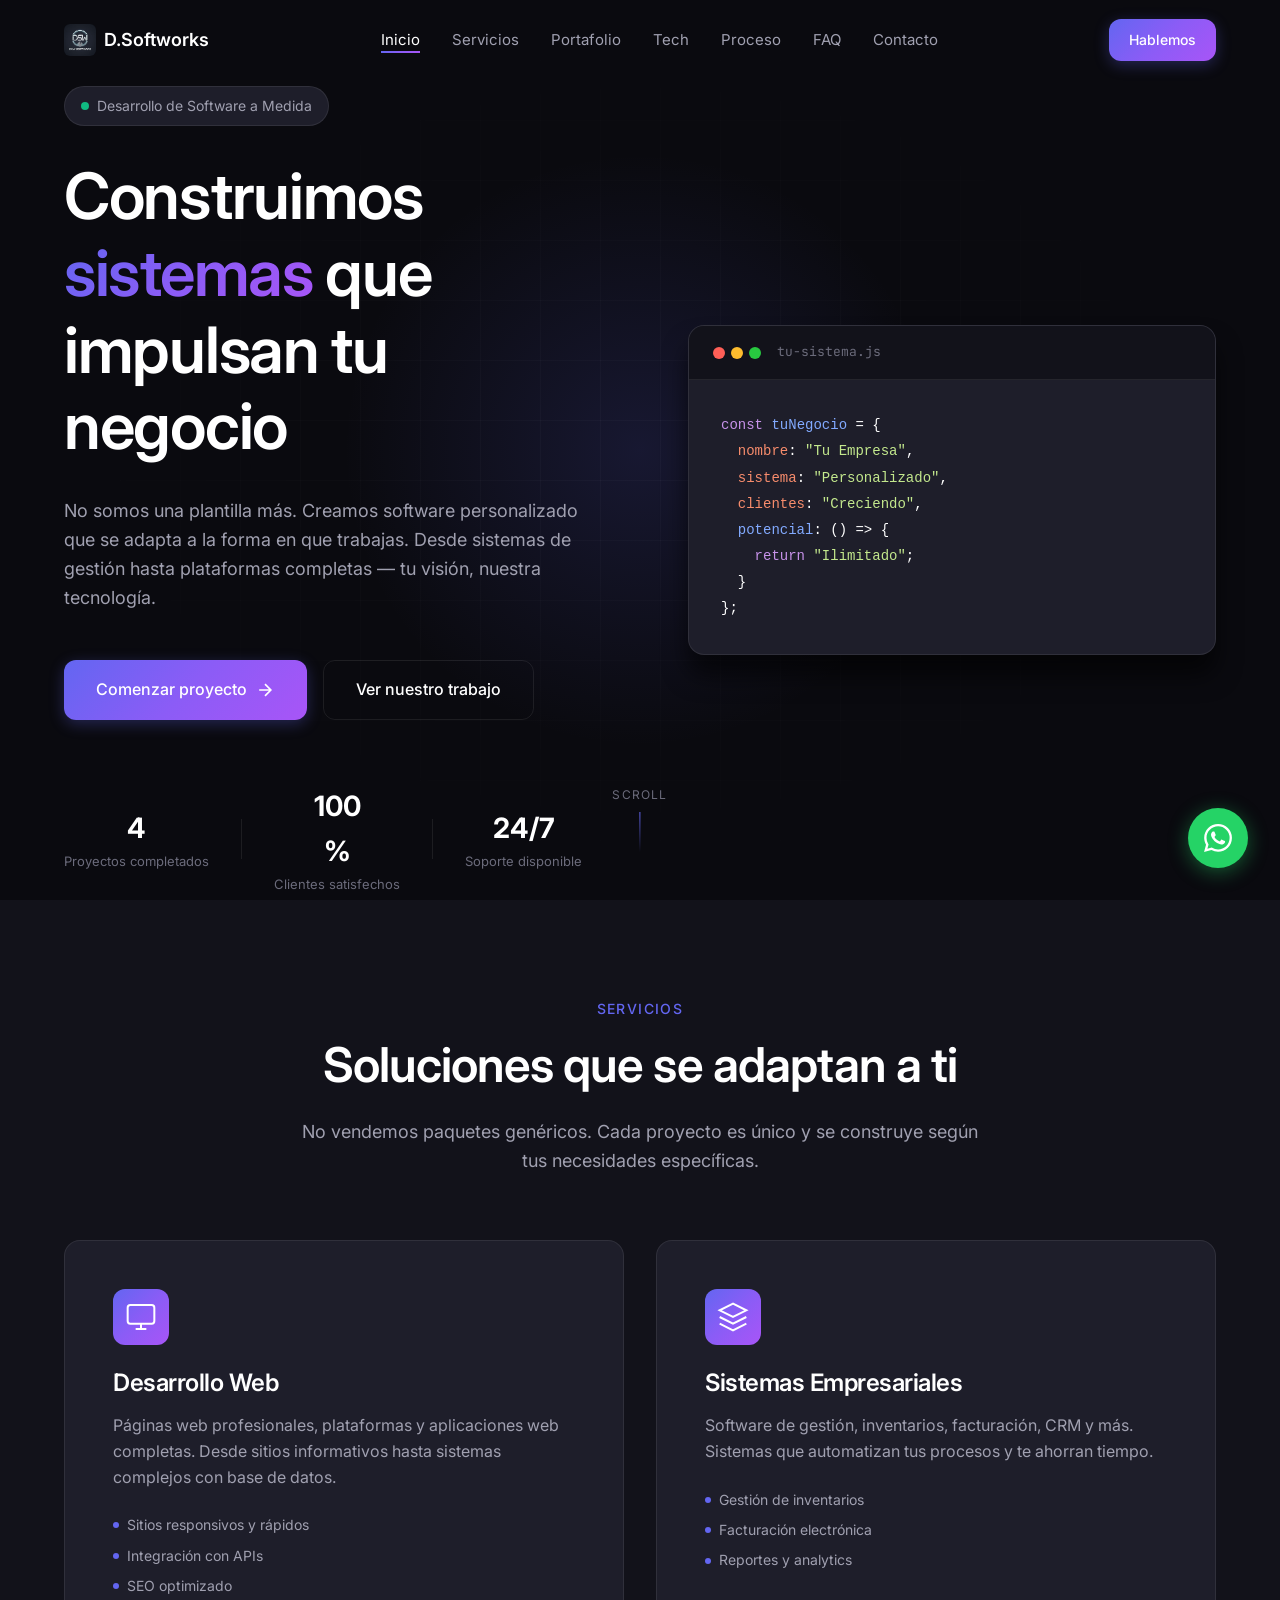
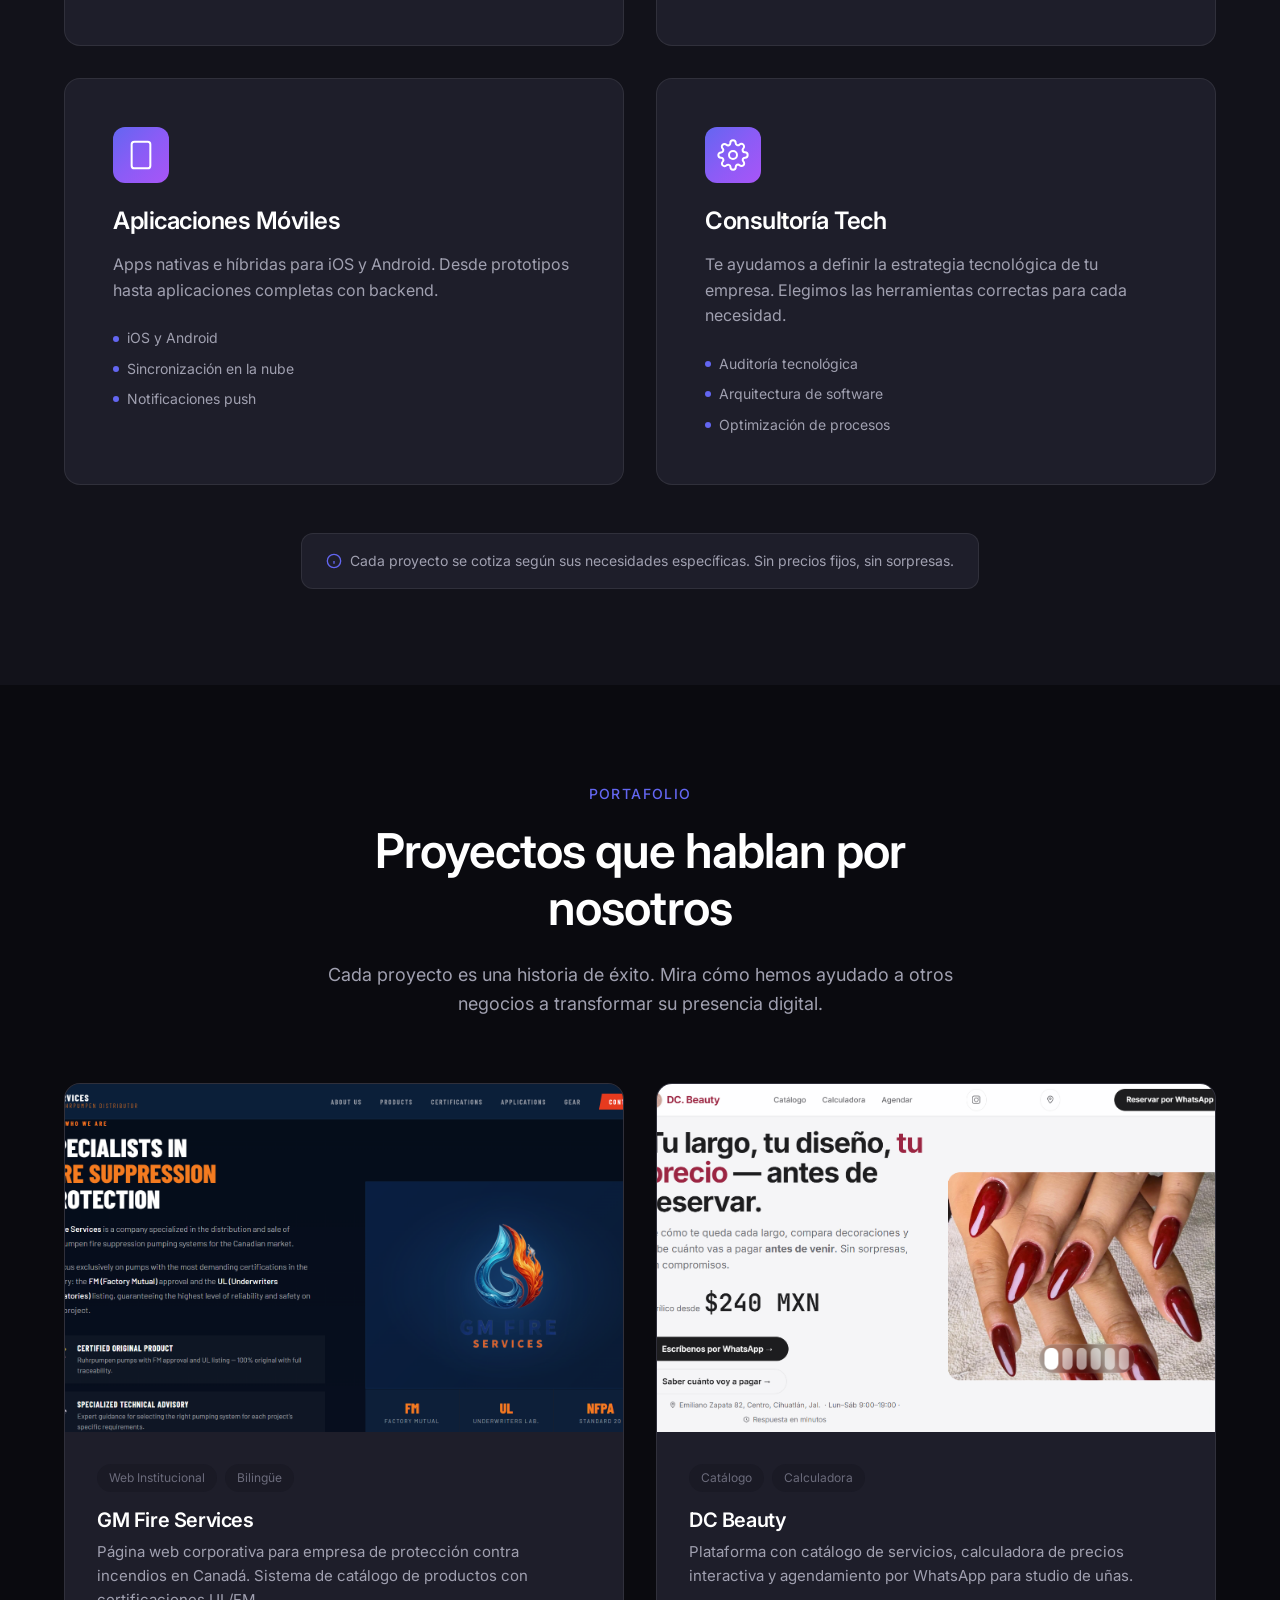
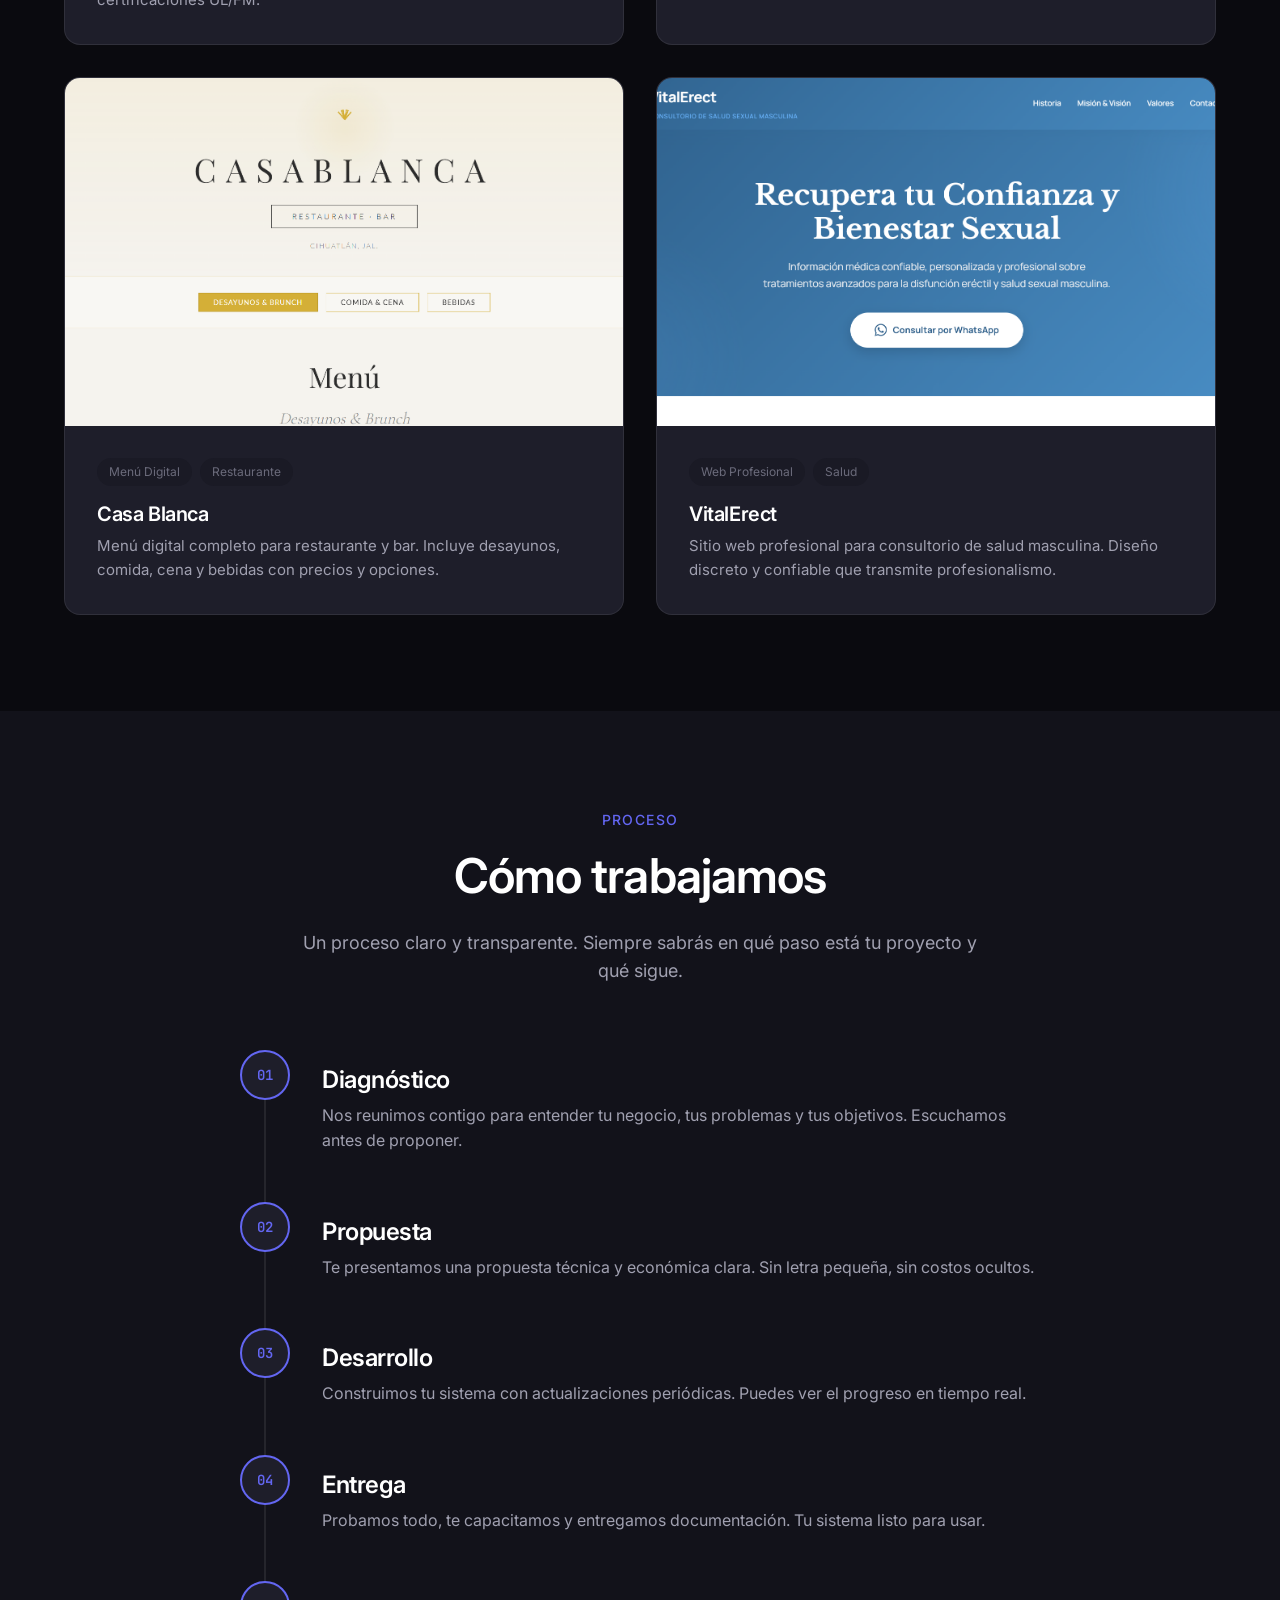
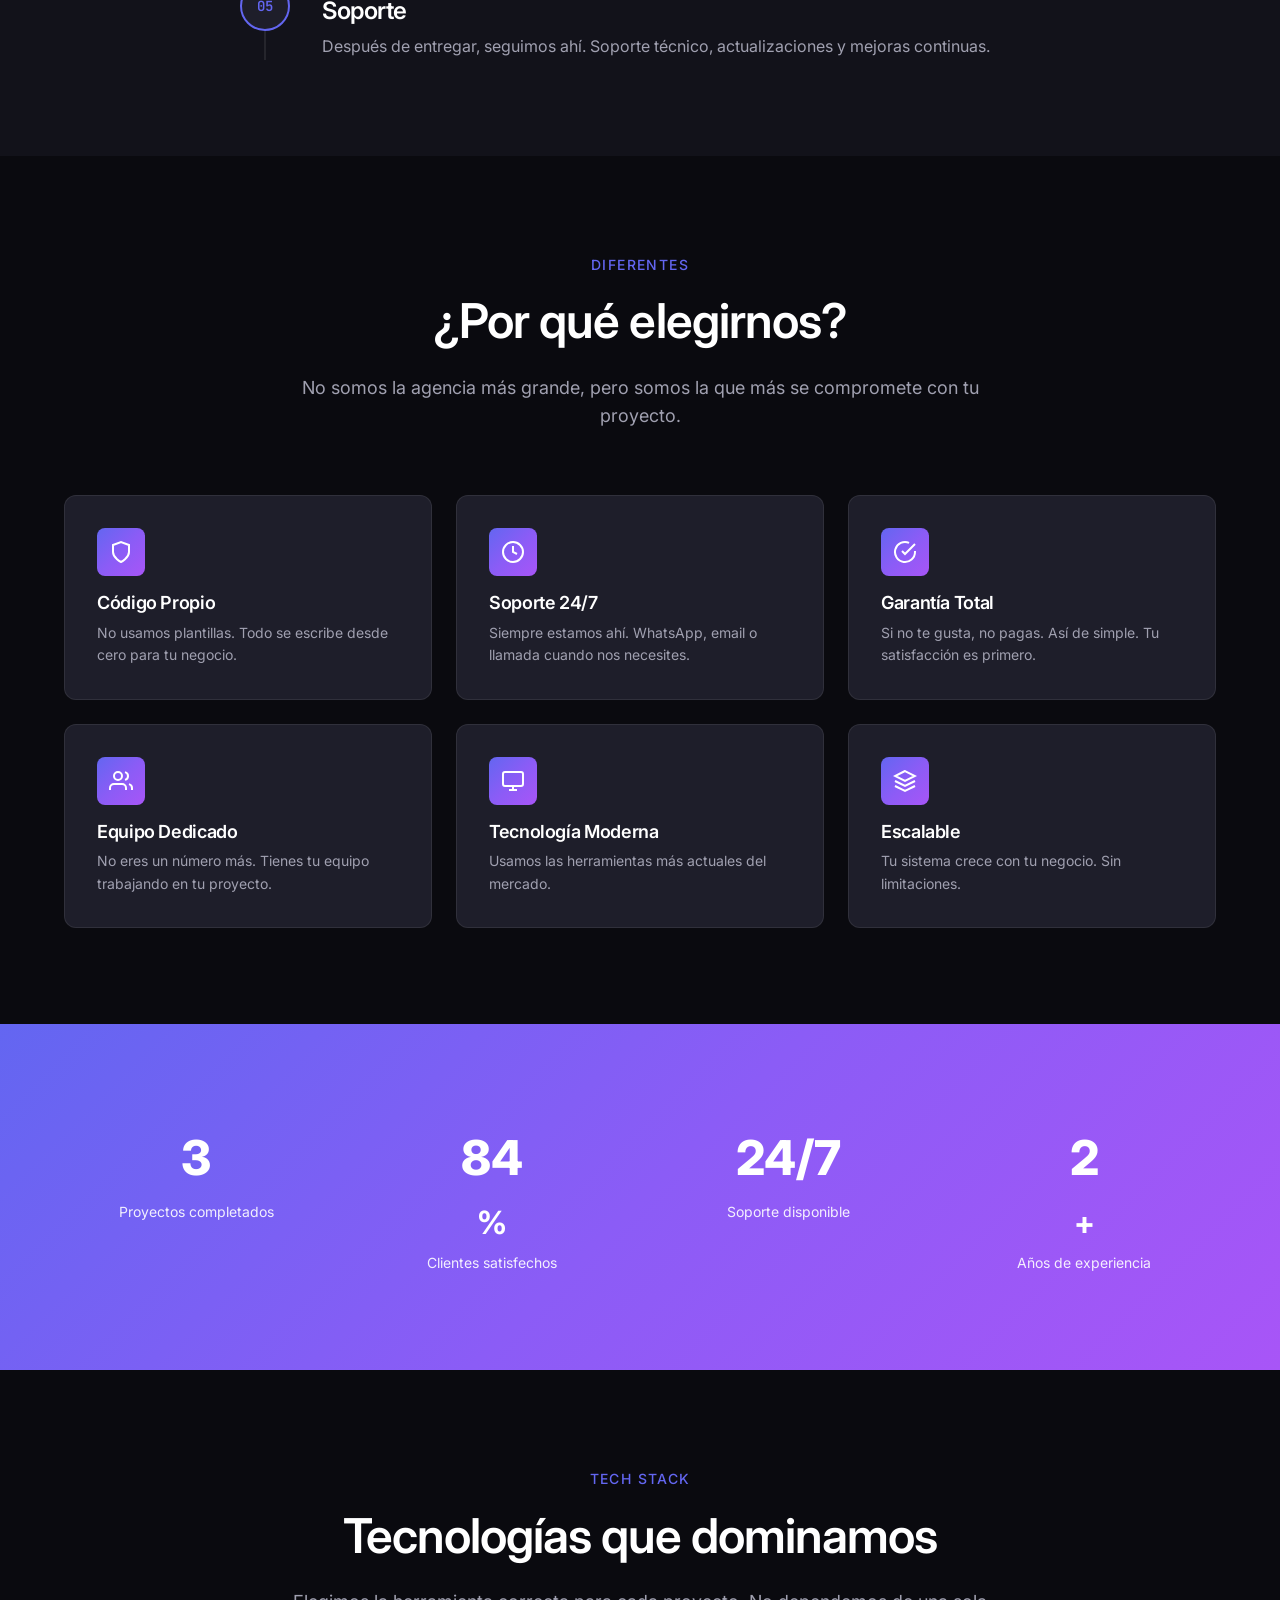
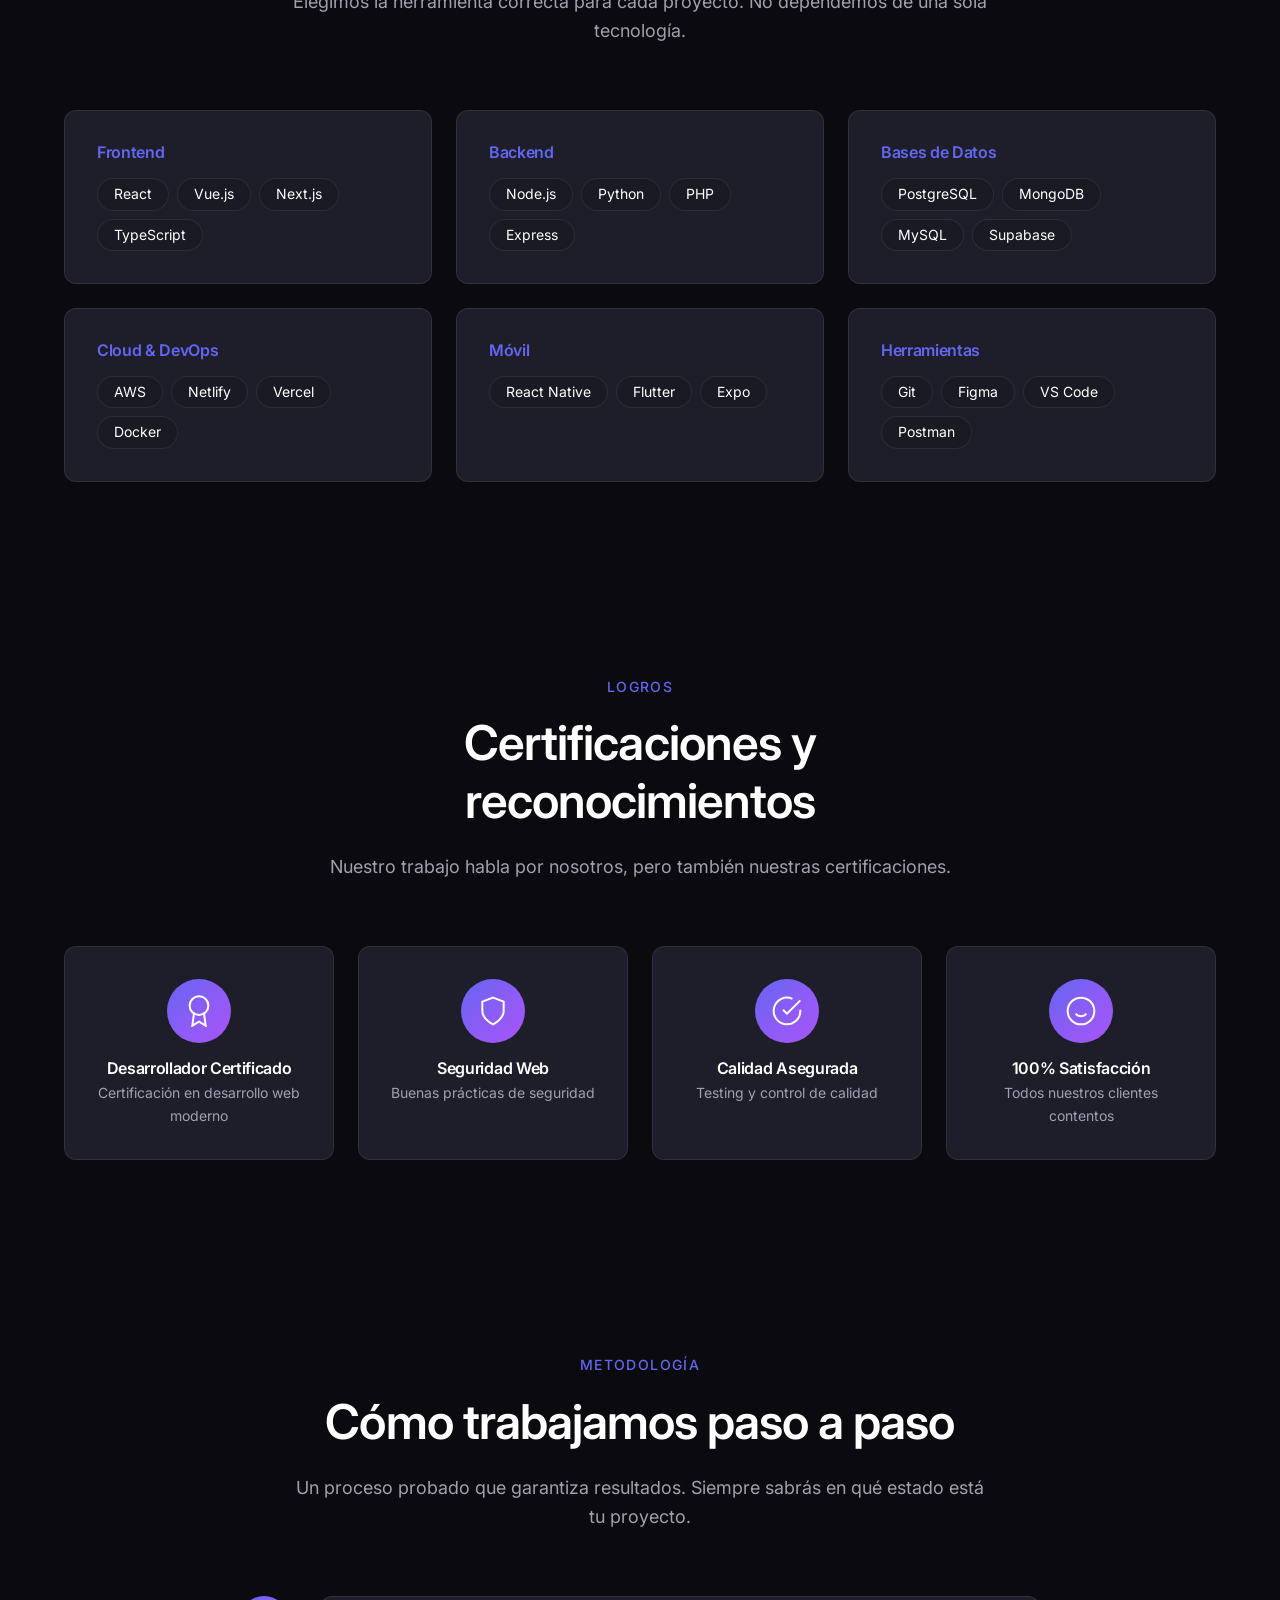
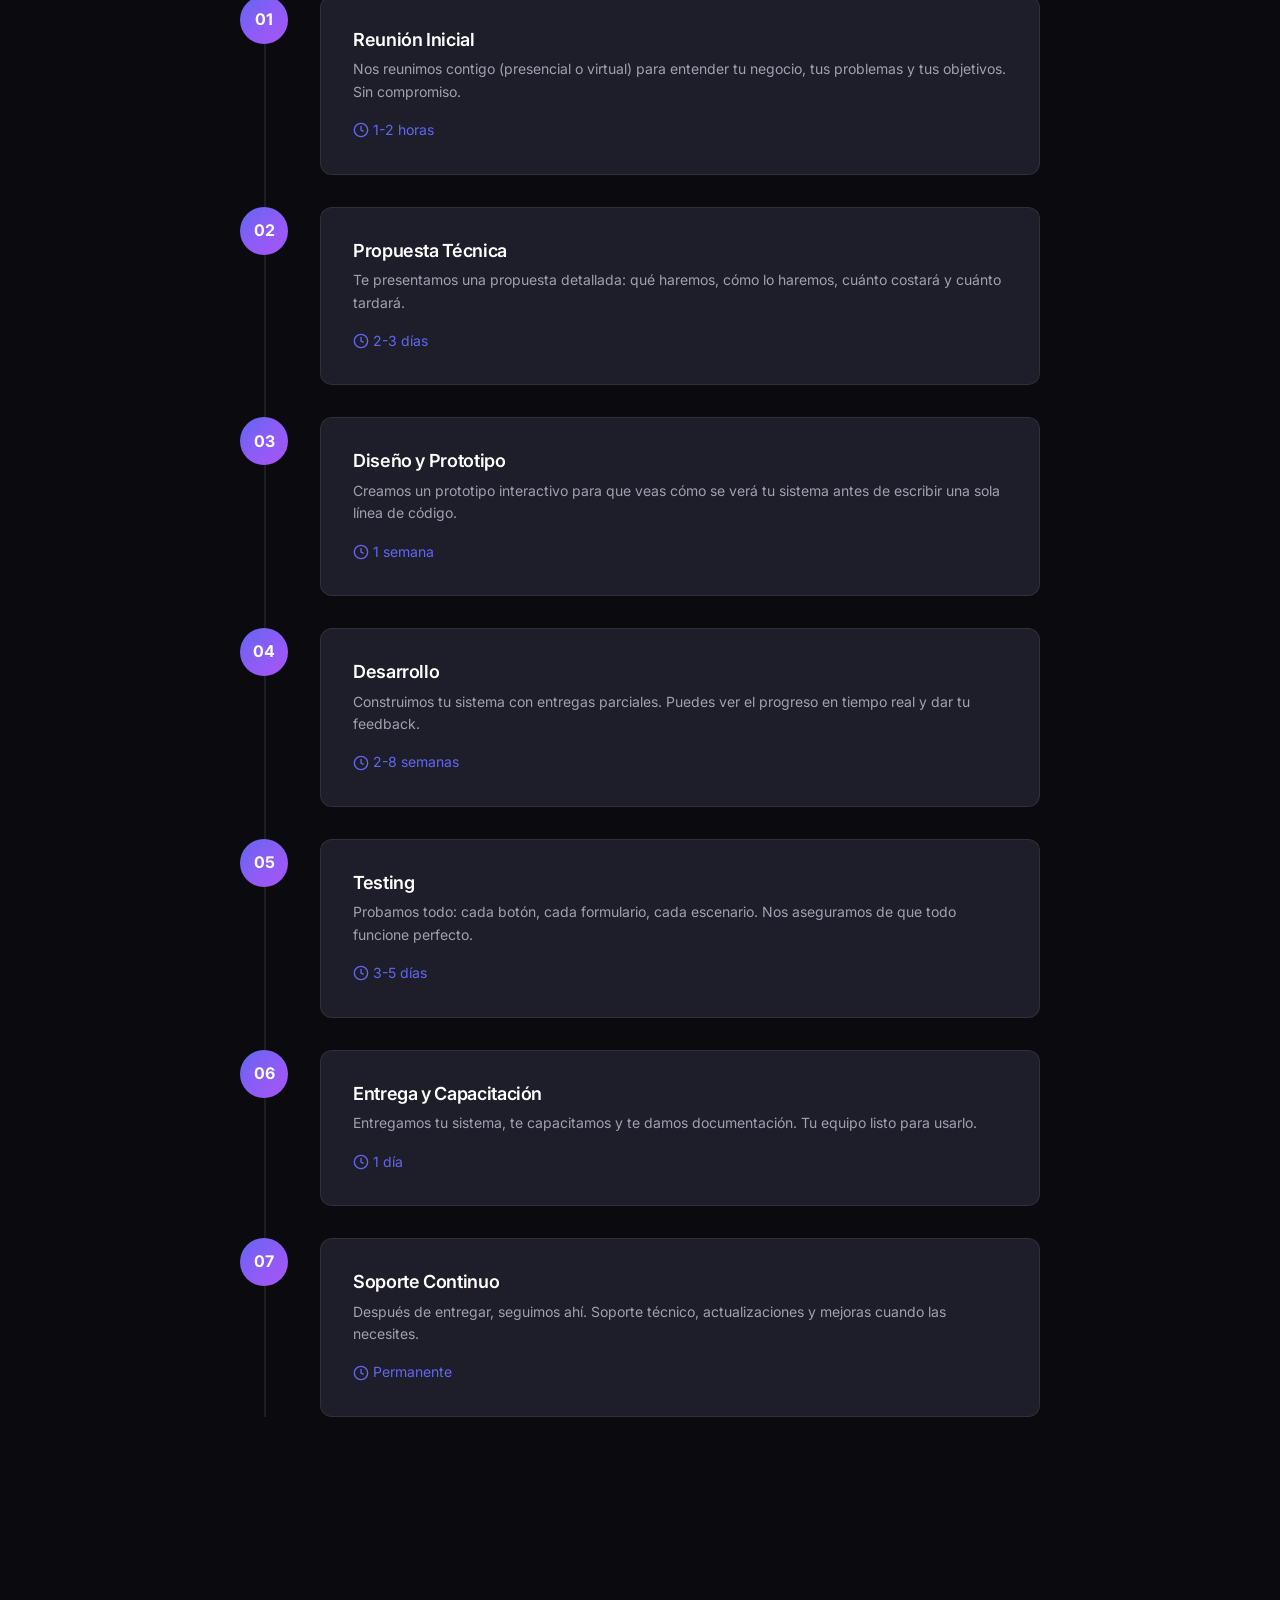
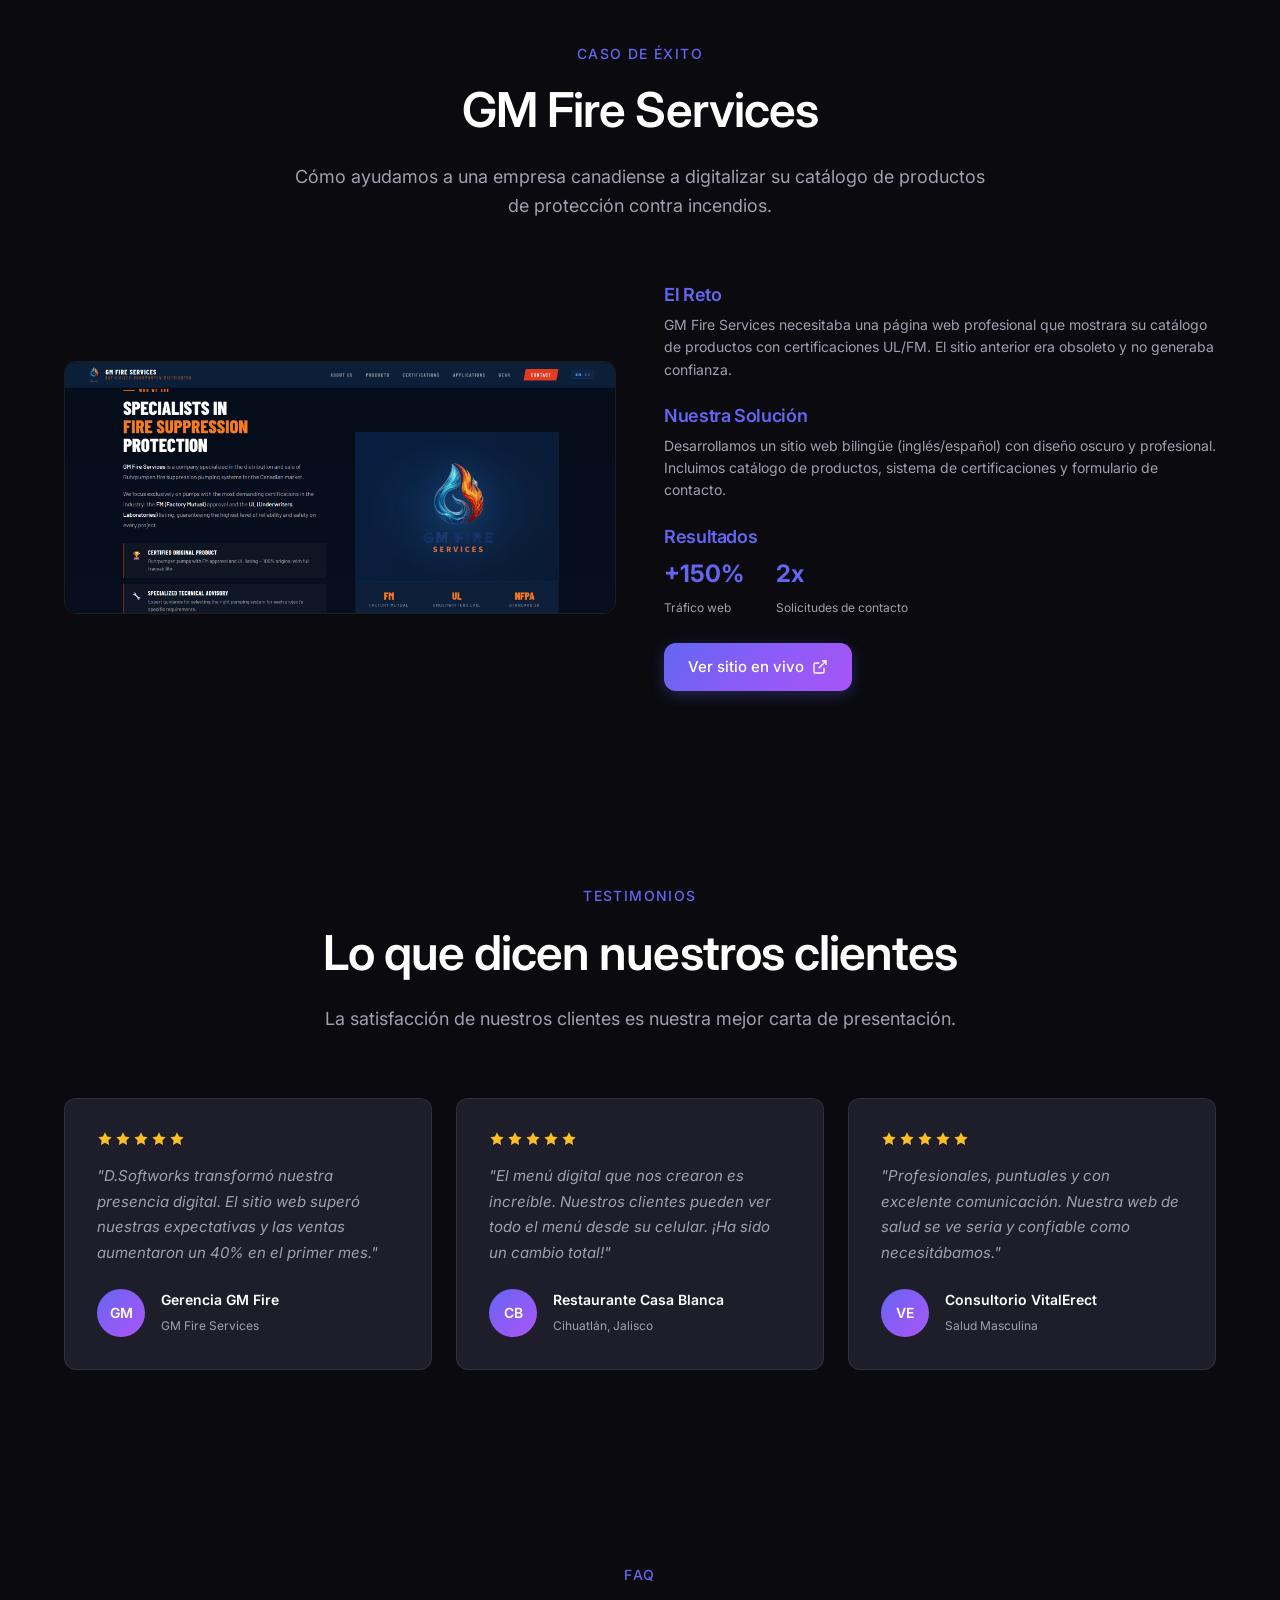
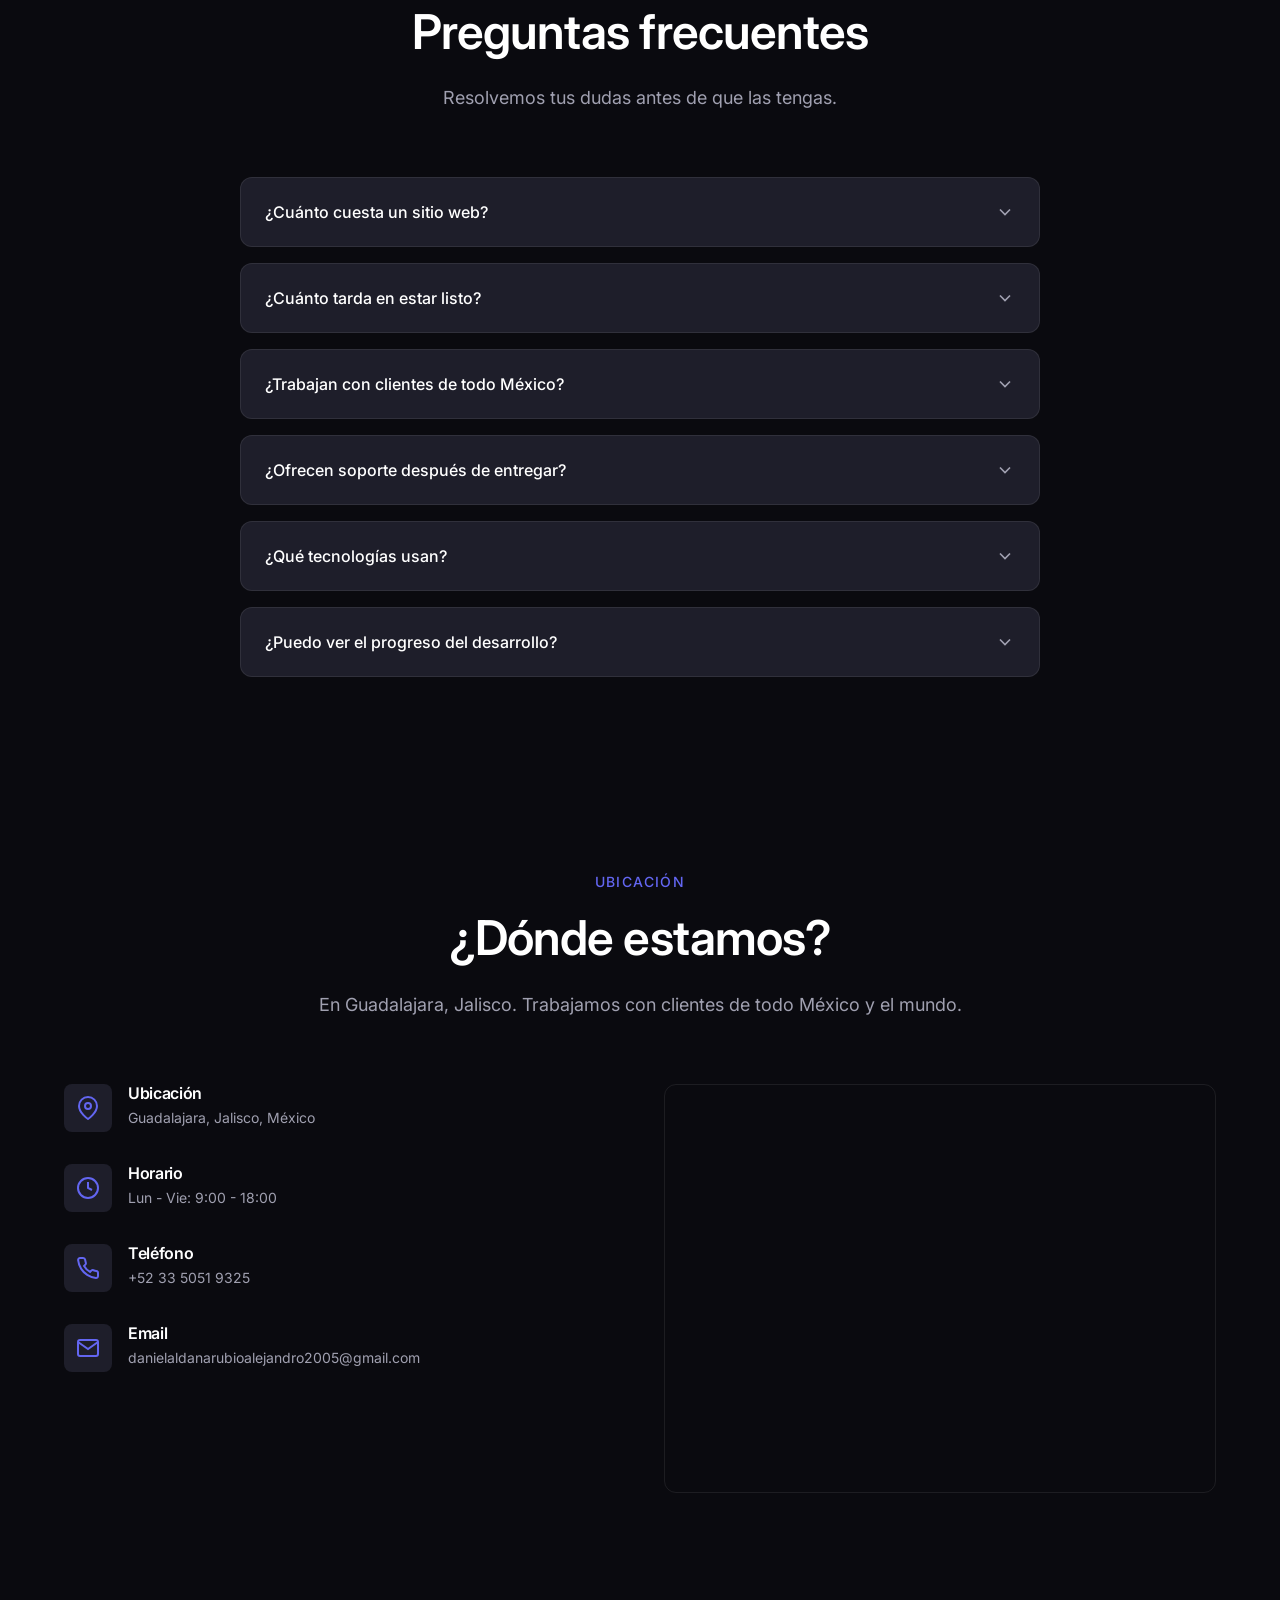
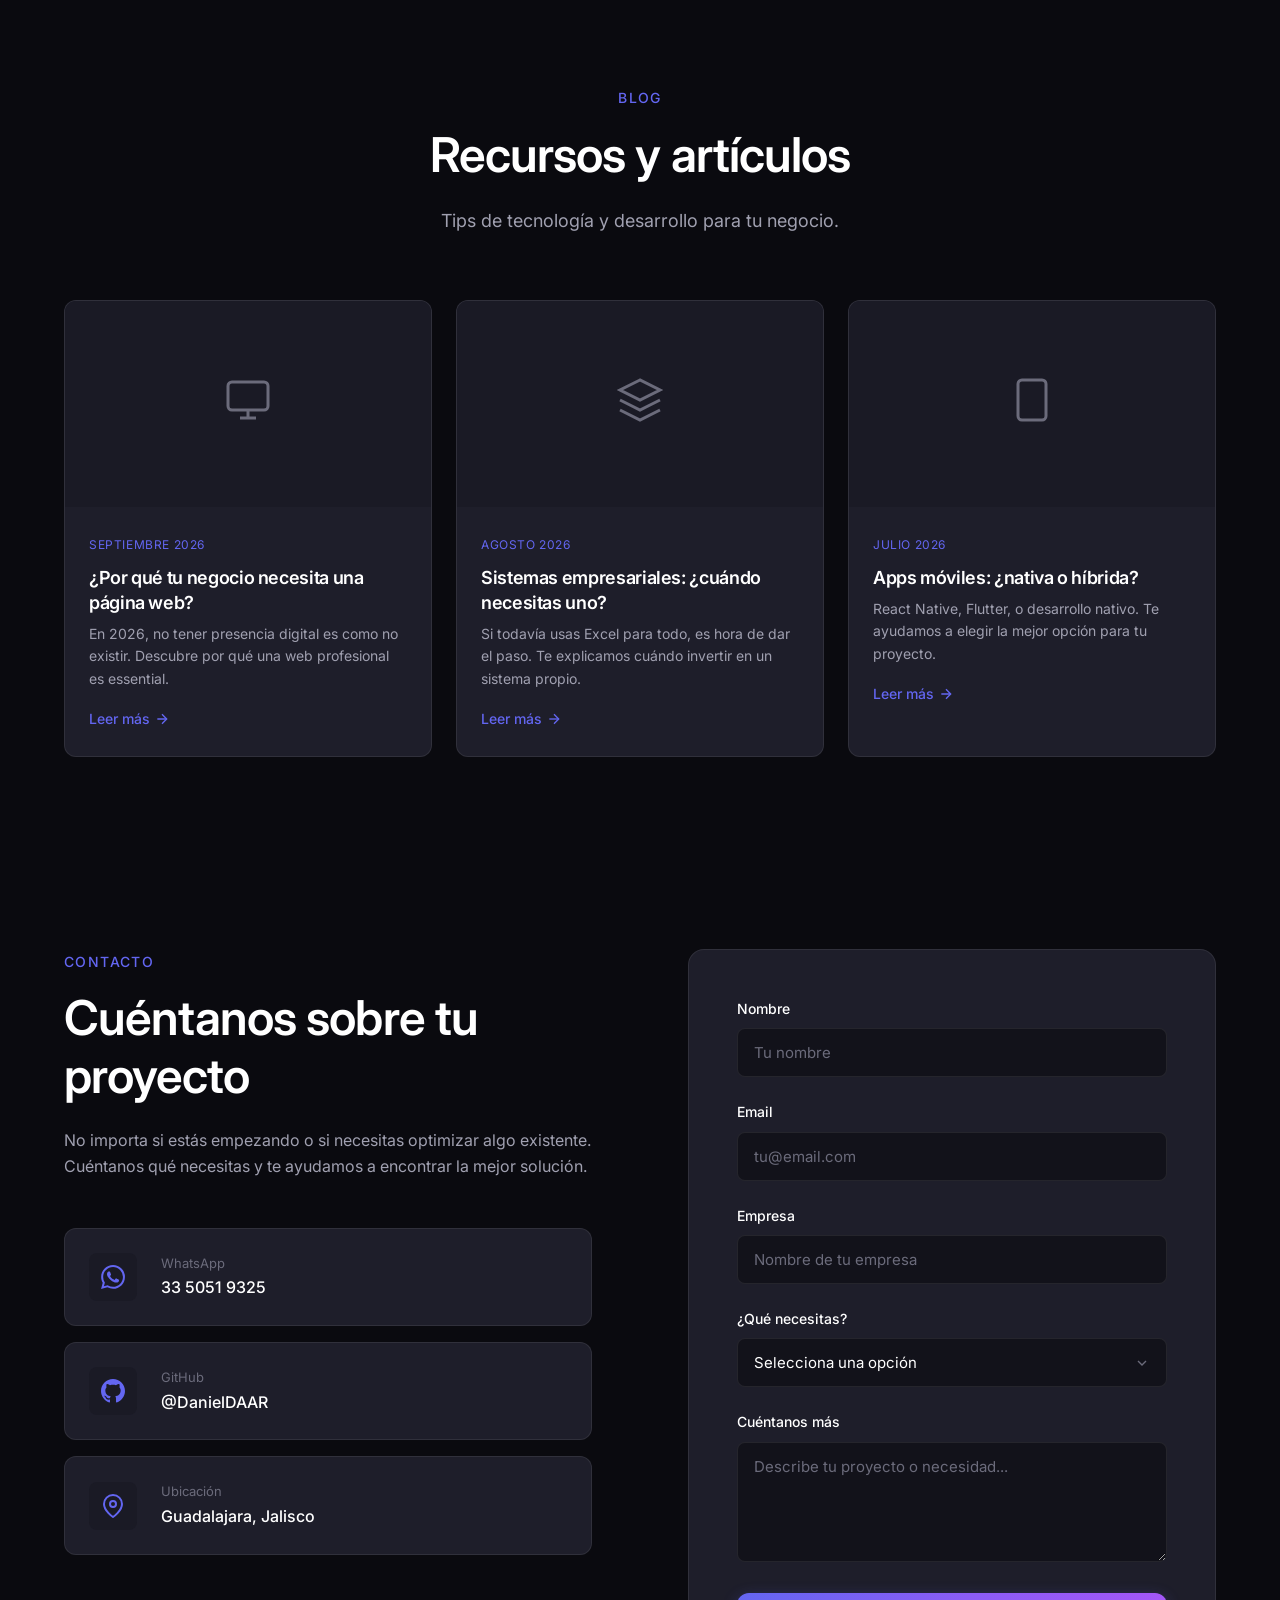
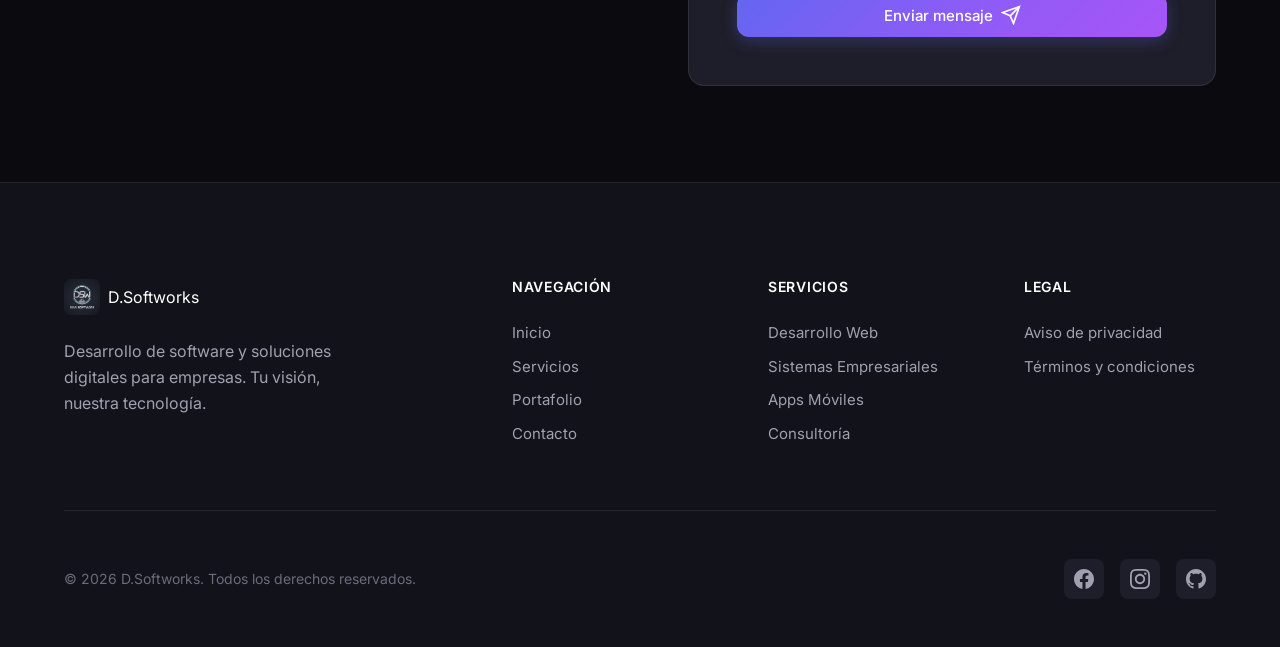
==== index.html @ 1697f1be "feat: Add 10 new sections to website - Why Choose Us section with 6 differentiators - Numbers/Stats " ====
<!DOCTYPE html>
<html lang="es">
<head>
    <meta charset="UTF-8">
    <meta name="viewport" content="width=device-width, initial-scale=1.0">
    <meta name="description" content="D.Softworks — Desarrollo de software y soluciones digitales para empresas. Creamos sistemas, páginas web y herramientas que impulsan tu negocio.">
    <meta name="keywords" content="desarrollo de software, páginas web, sistemas empresariales, soluciones digitales, Guadalajara, México">
    <meta name="author" content="D.Softworks">
    <meta name="robots" content="index, follow">
    
    <!-- Open Graph -->
    <meta property="og:title" content="D.Softworks — Desarrollo de Software y Soluciones Digitales">
    <meta property="og:description" content="Creamos sistemas, páginas web y herramientas digitales que impulsan tu negocio al siguiente nivel.">
    <meta property="og:type" content="website">
    <meta property="og:url" content="https://dsoftworks.netlify.app">
    <meta property="og:image" content="img/logo.jpg">
    
    <!-- Favicon -->
    <link rel="icon" type="image/jpeg" href="img/logo.jpg">
    <link rel="apple-touch-icon" href="img/logo.jpg">
    
    <!-- Fonts -->
    <link rel="preconnect" href="https://fonts.googleapis.com">
    <link rel="preconnect" href="https://fonts.gstatic.com" crossorigin>
    <link href="https://fonts.googleapis.com/css2?family=Inter:wght@300;400;500;600;700;800&family=JetBrains+Mono:wght@400;500&display=swap" rel="stylesheet">
    
    <!-- Styles -->
    <link rel="stylesheet" href="css/styles.css">
    <link rel="stylesheet" href="css/components.css">
    <link rel="stylesheet" href="css/animations.css">
    
    <!-- Structured Data -->
    <script type="application/ld+json">
    {
        "@context": "https://schema.org",
        "@type": "Organization",
        "name": "D.Softworks",
        "description": "Desarrollo de software y soluciones digitales para empresas",
        "url": "https://dsoftworks.netlify.app",
        "address": {
            "@type": "PostalAddress",
            "addressLocality": "Guadalajara",
            "addressRegion": "Jalisco",
            "addressCountry": "MX"
        },
        "contactPoint": {
            "@type": "ContactPoint",
            "telephone": "+52-33-5051-9325",
            "contactType": "sales"
        }
    }
    </script>
    
    <title>D.Softworks — Desarrollo de Software y Soluciones Digitales</title>
</head>
<body>
    <!-- Preloader -->
    <div id="preloader" class="preloader">
        <div class="preloader-inner">
            <div class="preloader-logo">
                <img src="img/logo.jpg" alt="D.Softworks" class="preloader-logo-img">
            </div>
            <div class="preloader-bar">
                <div class="preloader-bar-fill"></div>
            </div>
        </div>
    </div>

    <!-- Navigation -->
    <header id="header" class="header">
        <nav class="nav container">
            <a href="#" class="nav-logo">
                <img src="img/logo.jpg" alt="D.Softworks" class="logo-img">
                <span class="logo-text">D.Softworks</span>
            </a>
            
            <div class="nav-menu" id="nav-menu">
                <ul class="nav-list">
                    <li class="nav-item">
                        <a href="#inicio" class="nav-link active">Inicio</a>
                    </li>
                    <li class="nav-item">
                        <a href="#servicios" class="nav-link">Servicios</a>
                    </li>
                    <li class="nav-item">
                        <a href="#portafolio" class="nav-link">Portafolio</a>
                    </li>
                    <li class="nav-item">
                        <a href="#tecnologias" class="nav-link">Tech</a>
                    </li>
                    <li class="nav-item">
                        <a href="#proceso" class="nav-link">Proceso</a>
                    </li>
                    <li class="nav-item">
                        <a href="#faq" class="nav-link">FAQ</a>
                    </li>
                    <li class="nav-item">
                        <a href="#contacto" class="nav-link">Contacto</a>
                    </li>
                </ul>
                <button class="nav-close" id="nav-close" aria-label="Cerrar menú">
                    <span></span>
                    <span></span>
                </button>
            </div>
            
            <div class="nav-actions">
                <a href="#contacto" class="btn btn-primary nav-cta">Hablemos</a>
                <button class="nav-toggle" id="nav-toggle" aria-label="Abrir menú">
                    <span></span>
                    <span></span>
                    <span></span>
                </button>
            </div>
        </nav>
    </header>

    <main>
        <!-- Hero Section -->
        <section id="inicio" class="hero">
            <div class="hero-bg">
                <div class="hero-grid"></div>
                <div class="hero-glow"></div>
            </div>
            
            <div class="container hero-container">
                <div class="hero-content">
                    <div class="hero-badge animate-fade-up">
                        <span class="badge-dot"></span>
                        Desarrollo de Software a Medida
                    </div>
                    
                    <h1 class="hero-title animate-fade-up" style="animation-delay: 0.1s">
                        Construimos <span class="text-gradient">sistemas</span> que impulsan tu negocio
                    </h1>
                    
                    <p class="hero-description animate-fade-up" style="animation-delay: 0.2s">
                        No somos una plantilla más. Creamos software personalizado que se adapta 
                        a la forma en que trabajas. Desde sistemas de gestión hasta plataformas 
                        completas — tu visión, nuestra tecnología.
                    </p>
                    
                    <div class="hero-actions animate-fade-up" style="animation-delay: 0.3s">
                        <a href="#contacto" class="btn btn-primary btn-lg">
                            <span>Comenzar proyecto</span>
                            <svg width="20" height="20" viewBox="0 0 24 24" fill="none" stroke="currentColor" stroke-width="2">
                                <path d="M5 12h14M12 5l7 7-7 7"/>
                            </svg>
                        </a>
                        <a href="#portafolio" class="btn btn-ghost btn-lg">
                            Ver nuestro trabajo
                        </a>
                    </div>
                    
                    <div class="hero-stats animate-fade-up" style="animation-delay: 0.4s">
                        <div class="stat">
                            <span class="stat-number" data-count="4">0</span>
                            <span class="stat-label">Proyectos completados</span>
                        </div>
                        <div class="stat-divider"></div>
                        <div class="stat">
                            <span class="stat-number" data-count="100">0</span><span class="stat-suffix">%</span>
                            <span class="stat-label">Clientes satisfechos</span>
                        </div>
                        <div class="stat-divider"></div>
                        <div class="stat">
                            <span class="stat-number">24/7</span>
                            <span class="stat-label">Soporte disponible</span>
                        </div>
                    </div>
                </div>
                
                <div class="hero-visual animate-fade-left" style="animation-delay: 0.2s">
                    <div class="hero-card">
                        <div class="card-header">
                            <div class="card-dots">
                                <span></span>
                                <span></span>
                                <span></span>
                            </div>
                            <span class="card-filename">tu-sistema.js</span>
                        </div>
                        <pre class="card-code"><code><span class="code-keyword">const</span> <span class="code-variable">tuNegocio</span> = {
  <span class="code-property">nombre</span>: <span class="code-string">"Tu Empresa"</span>,
  <span class="code-property">sistema</span>: <span class="code-string">"Personalizado"</span>,
  <span class="code-property">clientes</span>: <span class="code-string">"Creciendo"</span>,
  <span class="code-method">potencial</span>: () => {
    <span class="code-keyword">return</span> <span class="code-string">"Ilimitado"</span>;
  }
};</code></pre>
                    </div>
                </div>
            </div>
            
            <div class="hero-scroll">
                <a href="#servicios" class="scroll-indicator">
                    <span class="scroll-text">Scroll</span>
                    <span class="scroll-line"></span>
                </a>
            </div>
        </section>

        <!-- Services Section -->
        <section id="servicios" class="section services">
            <div class="container">
                <div class="section-header">
                    <span class="section-tag">Servicios</span>
                    <h2 class="section-title">Soluciones que se adaptan a ti</h2>
                    <p class="section-description">
                        No vendemos paquetes genéricos. Cada proyecto es único y se construye 
                        según tus necesidades específicas.
                    </p>
                </div>
                
                <div class="services-grid">
                    <!-- Service 1 -->
                    <article class="service-card">
                        <div class="service-icon">
                            <svg width="32" height="32" viewBox="0 0 24 24" fill="none" stroke="currentColor" stroke-width="1.5">
                                <rect x="2" y="3" width="20" height="14" rx="2" ry="2"/>
                                <line x1="8" y1="21" x2="16" y2="21"/>
                                <line x1="12" y1="17" x2="12" y2="21"/>
                            </svg>
                        </div>
                        <h3 class="service-title">Desarrollo Web</h3>
                        <p class="service-description">
                            Páginas web profesionales, plataformas y aplicaciones web completas. 
                            Desde sitios informativos hasta sistemas complejos con base de datos.
                        </p>
                        <ul class="service-features">
                            <li>Sitios responsivos y rápidos</li>
                            <li>Integración con APIs</li>
                            <li>SEO optimizado</li>
                        </ul>
                    </article>
                    
                    <!-- Service 2 -->
                    <article class="service-card">
                        <div class="service-icon">
                            <svg width="32" height="32" viewBox="0 0 24 24" fill="none" stroke="currentColor" stroke-width="1.5">
                                <path d="M12 2L2 7l10 5 10-5-10-5z"/>
                                <path d="M2 17l10 5 10-5"/>
                                <path d="M2 12l10 5 10-5"/>
                            </svg>
                        </div>
                        <h3 class="service-title">Sistemas Empresariales</h3>
                        <p class="service-description">
                            Software de gestión, inventarios, facturación, CRM y más. 
                            Sistemas que automatizan tus procesos y te ahorran tiempo.
                        </p>
                        <ul class="service-features">
                            <li>Gestión de inventarios</li>
                            <li>Facturación electrónica</li>
                            <li>Reportes y analytics</li>
                        </ul>
                    </article>
                    
                    <!-- Service 3 -->
                    <article class="service-card">
                        <div class="service-icon">
                            <svg width="32" height="32" viewBox="0 0 24 24" fill="none" stroke="currentColor" stroke-width="1.5">
                                <rect x="5" y="2" width="14" height="20" rx="2" ry="2"/>
                                <line x1="12" y1="18" x2="12.01" y2="18"/>
                            </svg>
                        </div>
                        <h3 class="service-title">Aplicaciones Móviles</h3>
                        <p class="service-description">
                            Apps nativas e híbridas para iOS y Android. 
                            Desde prototipos hasta aplicaciones completas con backend.
                        </p>
                        <ul class="service-features">
                            <li>iOS y Android</li>
                            <li>Sincronización en la nube</li>
                            <li>Notificaciones push</li>
                        </ul>
                    </article>
                    
                    <!-- Service 4 -->
                    <article class="service-card">
                        <div class="service-icon">
                            <svg width="32" height="32" viewBox="0 0 24 24" fill="none" stroke="currentColor" stroke-width="1.5">
                                <circle cx="12" cy="12" r="3"/>
                                <path d="M19.4 15a1.65 1.65 0 0 0 .33 1.82l.06.06a2 2 0 0 1 0 2.83 2 2 0 0 1-2.83 0l-.06-.06a1.65 1.65 0 0 0-1.82-.33 1.65 1.65 0 0 0-1 1.51V21a2 2 0 0 1-2 2 2 2 0 0 1-2-2v-.09A1.65 1.65 0 0 0 9 19.4a1.65 1.65 0 0 0-1.82.33l-.06.06a2 2 0 0 1-2.83 0 2 2 0 0 1 0-2.83l.06-.06a1.65 1.65 0 0 0 .33-1.82 1.65 1.65 0 0 0-1.51-1H3a2 2 0 0 1-2-2 2 2 0 0 1 2-2h.09A1.65 1.65 0 0 0 4.6 9a1.65 1.65 0 0 0-.33-1.82l-.06-.06a2 2 0 0 1 0-2.83 2 2 0 0 1 2.83 0l.06.06a1.65 1.65 0 0 0 1.82.33H9a1.65 1.65 0 0 0 1-1.51V3a2 2 0 0 1 2-2 2 2 0 0 1 2 2v.09a1.65 1.65 0 0 0 1 1.51 1.65 1.65 0 0 0 1.82-.33l.06-.06a2 2 0 0 1 2.83 0 2 2 0 0 1 0 2.83l-.06.06a1.65 1.65 0 0 0-.33 1.82V9a1.65 1.65 0 0 0 1.51 1H21a2 2 0 0 1 2 2 2 2 0 0 1-2 2h-.09a1.65 1.65 0 0 0-1.51 1z"/>
                            </svg>
                        </div>
                        <h3 class="service-title">Consultoría Tech</h3>
                        <p class="service-description">
                            Te ayudamos a definir la estrategia tecnológica de tu empresa. 
                            Elegimos las herramientas correctas para cada necesidad.
                        </p>
                        <ul class="service-features">
                            <li>Auditoría tecnológica</li>
                            <li>Arquitectura de software</li>
                            <li>Optimización de procesos</li>
                        </ul>
                    </article>
                </div>
                
                <div class="services-cta">
                    <p class="services-note">
                        <svg width="16" height="16" viewBox="0 0 24 24" fill="none" stroke="currentColor" stroke-width="2">
                            <circle cx="12" cy="12" r="10"/>
                            <line x1="12" y1="16" x2="12" y2="12"/>
                            <line x1="12" y1="8" x2="12.01" y2="8"/>
                        </svg>
                        Cada proyecto se cotiza según sus necesidades específicas. Sin precios fijos, sin sorpresas.
                    </p>
                </div>
            </div>
        </section>

        <!-- Portfolio Section -->
        <section id="portafolio" class="section portfolio">
            <div class="container">
                <div class="section-header">
                    <span class="section-tag">Portafolio</span>
                    <h2 class="section-title">Proyectos que hablan por nosotros</h2>
                    <p class="section-description">
                        Cada proyecto es una historia de éxito. Mira cómo hemos ayudado 
                        a otros negocios a transformar su presencia digital.
                    </p>
                </div>
                
                <div class="portfolio-grid">
                    <!-- Project 1 -->
                    <article class="project-card" data-category="web">
                        <div class="project-image">
                            <img src="img/projects/gm-fire.png" alt="GM Fire Services" loading="lazy">
                            <div class="project-overlay">
                                <a href="https://gmfireservice.com/" target="_blank" rel="noopener" class="project-link">
                                    <svg width="24" height="24" viewBox="0 0 24 24" fill="none" stroke="currentColor" stroke-width="2">
                                        <path d="M18 13v6a2 2 0 0 1-2 2H5a2 2 0 0 1-2-2V8a2 2 0 0 1 2-2h6"/>
                                        <polyline points="15 3 21 3 21 9"/>
                                        <line x1="10" y1="14" x2="21" y2="3"/>
                                    </svg>
                                    Ver sitio
                                </a>
                            </div>
                        </div>
                        <div class="project-info">
                            <div class="project-tags">
                                <span class="tag">Web Institucional</span>
                                <span class="tag">Bilingüe</span>
                            </div>
                            <h3 class="project-title">GM Fire Services</h3>
                            <p class="project-description">
                                Página web corporativa para empresa de protección contra incendios 
                                en Canadá. Sistema de catálogo de productos con certificaciones UL/FM.
                            </p>
                        </div>
                    </article>
                    
                    <!-- Project 2 -->
                    <article class="project-card" data-category="web">
                        <div class="project-image">
                            <img src="img/projects/dc-beauty.png" alt="DC Beauty" loading="lazy">
                            <div class="project-overlay">
                                <a href="https://dc-beauty.netlify.app/" target="_blank" rel="noopener" class="project-link">
                                    <svg width="24" height="24" viewBox="0 0 24 24" fill="none" stroke="currentColor" stroke-width="2">
                                        <path d="M18 13v6a2 2 0 0 1-2 2H5a2 2 0 0 1-2-2V8a2 2 0 0 1 2-2h6"/>
                                        <polyline points="15 3 21 3 21 9"/>
                                        <line x1="10" y1="14" x2="21" y2="3"/>
                                    </svg>
                                    Ver sitio
                                </a>
                            </div>
                        </div>
                        <div class="project-info">
                            <div class="project-tags">
                                <span class="tag">Catálogo</span>
                                <span class="tag">Calculadora</span>
                            </div>
                            <h3 class="project-title">DC Beauty</h3>
                            <p class="project-description">
                                Plataforma con catálogo de servicios, calculadora de precios 
                                interactiva y agendamiento por WhatsApp para studio de uñas.
                            </p>
                        </div>
                    </article>
                    
                    <!-- Project 3 -->
                    <article class="project-card" data-category="web">
                        <div class="project-image">
                            <img src="img/projects/casa-blanca.png" alt="Casa Blanca" loading="lazy">
                            <div class="project-overlay">
                                <a href="https://danieldaar.github.io/Casa-Blanca/" target="_blank" rel="noopener" class="project-link">
                                    <svg width="24" height="24" viewBox="0 0 24 24" fill="none" stroke="currentColor" stroke-width="2">
                                        <path d="M18 13v6a2 2 0 0 1-2 2H5a2 2 0 0 1-2-2V8a2 2 0 0 1 2-2h6"/>
                                        <polyline points="15 3 21 3 21 9"/>
                                        <line x1="10" y1="14" x2="21" y2="3"/>
                                    </svg>
                                    Ver sitio
                                </a>
                            </div>
                        </div>
                        <div class="project-info">
                            <div class="project-tags">
                                <span class="tag">Menú Digital</span>
                                <span class="tag">Restaurante</span>
                            </div>
                            <h3 class="project-title">Casa Blanca</h3>
                            <p class="project-description">
                                Menú digital completo para restaurante y bar. Incluye desayunos, 
                                comida, cena y bebidas con precios y opciones.
                            </p>
                        </div>
                    </article>
                    
                    <!-- Project 4 -->
                    <article class="project-card" data-category="web">
                        <div class="project-image">
                            <img src="img/projects/vitalerect.png" alt="VitalErect" loading="lazy">
                            <div class="project-overlay">
                                <a href="https://danieldaar.github.io/VitalErect/" target="_blank" rel="noopener" class="project-link">
                                    <svg width="24" height="24" viewBox="0 0 24 24" fill="none" stroke="currentColor" stroke-width="2">
                                        <path d="M18 13v6a2 2 0 0 1-2 2H5a2 2 0 0 1-2-2V8a2 2 0 0 1 2-2h6"/>
                                        <polyline points="15 3 21 3 21 9"/>
                                        <line x1="10" y1="14" x2="21" y2="3"/>
                                    </svg>
                                    Ver sitio
                                </a>
                            </div>
                        </div>
                        <div class="project-info">
                            <div class="project-tags">
                                <span class="tag">Web Profesional</span>
                                <span class="tag">Salud</span>
                            </div>
                            <h3 class="project-title">VitalErect</h3>
                            <p class="project-description">
                                Sitio web profesional para consultorio de salud masculina. 
                                Diseño discreto y confiable que transmite profesionalismo.
                            </p>
                        </div>
                    </article>
                </div>
            </div>
        </section>

        <!-- Process Section -->
        <section id="proceso" class="section process">
            <div class="container">
                <div class="section-header">
                    <span class="section-tag">Proceso</span>
                    <h2 class="section-title">Cómo trabajamos</h2>
                    <p class="section-description">
                        Un proceso claro y transparente. Siempre sabrás en qué paso 
                        está tu proyecto y qué sigue.
                    </p>
                </div>
                
                <div class="process-timeline">
                    <div class="process-step">
                        <div class="step-number">01</div>
                        <div class="step-content">
                            <h3 class="step-title">Diagnóstico</h3>
                            <p class="step-description">
                                Nos reunimos contigo para entender tu negocio, tus problemas 
                                y tus objetivos. Escuchamos antes de proponer.
                            </p>
                        </div>
                    </div>
                    
                    <div class="process-step">
                        <div class="step-number">02</div>
                        <div class="step-content">
                            <h3 class="step-title">Propuesta</h3>
                            <p class="step-description">
                                Te presentamos una propuesta técnica y económica clara. 
                                Sin letra pequeña, sin costos ocultos.
                            </p>
                        </div>
                    </div>
                    
                    <div class="process-step">
                        <div class="step-number">03</div>
                        <div class="step-content">
                            <h3 class="step-title">Desarrollo</h3>
                            <p class="step-description">
                                Construimos tu sistema con actualizaciones periódicas. 
                                Puedes ver el progreso en tiempo real.
                            </p>
                        </div>
                    </div>
                    
                    <div class="process-step">
                        <div class="step-number">04</div>
                        <div class="step-content">
                            <h3 class="step-title">Entrega</h3>
                            <p class="step-description">
                                Probamos todo, te capacitamos y entregamos documentación. 
                                Tu sistema listo para usar.
                            </p>
                        </div>
                    </div>
                    
                    <div class="process-step">
                        <div class="step-number">05</div>
                        <div class="step-content">
                            <h3 class="step-title">Soporte</h3>
                            <p class="step-description">
                                Después de entregar, seguimos ahí. Soporte técnico, 
                                actualizaciones y mejoras continuas.
                            </p>
                        </div>
                    </div>
                </div>
            </div>
        </section>

        <!-- Why Choose Us Section -->
        <section id="por-que-nos" class="section why-us">
            <div class="container">
                <div class="section-header">
                    <span class="section-tag">Diferentes</span>
                    <h2 class="section-title">¿Por qué elegirnos?</h2>
                    <p class="section-description">
                        No somos la agencia más grande, pero somos la que más se 
                        compromete con tu proyecto.
                    </p>
                </div>
                
                <div class="why-grid">
                    <div class="why-card">
                        <div class="why-icon">
                            <svg width="24" height="24" viewBox="0 0 24 24" fill="none" stroke="currentColor" stroke-width="2">
                                <path d="M12 22s8-4 8-10V5l-8-3-8 3v7c0 6 8 10 8 10z"/>
                            </svg>
                        </div>
                        <h3 class="why-title">Código Propio</h3>
                        <p class="why-description">
                            No usamos plantillas. Todo se escribe desde cero para tu negocio.
                        </p>
                    </div>
                    
                    <div class="why-card">
                        <div class="why-icon">
                            <svg width="24" height="24" viewBox="0 0 24 24" fill="none" stroke="currentColor" stroke-width="2">
                                <circle cx="12" cy="12" r="10"/>
                                <polyline points="12 6 12 12 16 14"/>
                            </svg>
                        </div>
                        <h3 class="why-title">Soporte 24/7</h3>
                        <p class="why-description">
                            Siempre estamos ahí. WhatsApp, email o llamada cuando nos necesites.
                        </p>
                    </div>
                    
                    <div class="why-card">
                        <div class="why-icon">
                            <svg width="24" height="24" viewBox="0 0 24 24" fill="none" stroke="currentColor" stroke-width="2">
                                <path d="M22 11.08V12a10 10 0 1 1-5.93-9.14"/>
                                <polyline points="22 4 12 14.01 9 11.01"/>
                            </svg>
                        </div>
                        <h3 class="why-title">Garantía Total</h3>
                        <p class="why-description">
                            Si no te gusta, no pagas. Así de simple. Tu satisfacción es primero.
                        </p>
                    </div>
                    
                    <div class="why-card">
                        <div class="why-icon">
                            <svg width="24" height="24" viewBox="0 0 24 24" fill="none" stroke="currentColor" stroke-width="2">
                                <path d="M17 21v-2a4 4 0 0 0-4-4H5a4 4 0 0 0-4 4v2"/>
                                <circle cx="9" cy="7" r="4"/>
                                <path d="M23 21v-2a4 4 0 0 0-3-3.87"/>
                                <path d="M16 3.13a4 4 0 0 1 0 7.75"/>
                            </svg>
                        </div>
                        <h3 class="why-title">Equipo Dedicado</h3>
                        <p class="why-description">
                            No eres un número más. Tienes tu equipo trabajando en tu proyecto.
                        </p>
                    </div>
                    
                    <div class="why-card">
                        <div class="why-icon">
                            <svg width="24" height="24" viewBox="0 0 24 24" fill="none" stroke="currentColor" stroke-width="2">
                                <rect x="2" y="3" width="20" height="14" rx="2" ry="2"/>
                                <line x1="8" y1="21" x2="16" y2="21"/>
                                <line x1="12" y1="17" x2="12" y2="21"/>
                            </svg>
                        </div>
                        <h3 class="why-title">Tecnología Moderna</h3>
                        <p class="why-description">
                            Usamos las herramientas más actuales del mercado.
                        </p>
                    </div>
                    
                    <div class="why-card">
                        <div class="why-icon">
                            <svg width="24" height="24" viewBox="0 0 24 24" fill="none" stroke="currentColor" stroke-width="2">
                                <path d="M12 2L2 7l10 5 10-5-10-5z"/>
                                <path d="M2 17l10 5 10-5"/>
                                <path d="M2 12l10 5 10-5"/>
                            </svg>
                        </div>
                        <h3 class="why-title">Escalable</h3>
                        <p class="why-description">
                            Tu sistema crece con tu negocio. Sin limitaciones.
                        </p>
                    </div>
                </div>
            </div>
        </section>

        <!-- Numbers Section -->
        <section id="numeros" class="section numbers">
            <div class="container">
                <div class="numbers-grid">
                    <div class="number-item">
                        <span class="number-value" data-count="4">0</span>
                        <span class="number-label">Proyectos completados</span>
                    </div>
                    <div class="number-item">
                        <span class="number-value" data-count="100">0</span><span class="number-suffix">%</span>
                        <span class="number-label">Clientes satisfechos</span>
                    </div>
                    <div class="number-item">
                        <span class="number-value">24/7</span>
                        <span class="number-label">Soporte disponible</span>
                    </div>
                    <div class="number-item">
                        <span class="number-value" data-count="3">0</span><span class="number-suffix">+</span>
                        <span class="number-label">Años de experiencia</span>
                    </div>
                </div>
            </div>
        </section>

        <!-- Technologies Section -->
        <section id="tecnologias" class="section technologies">
            <div class="container">
                <div class="section-header">
                    <span class="section-tag">Tech Stack</span>
                    <h2 class="section-title">Tecnologías que dominamos</h2>
                    <p class="section-description">
                        Elegimos la herramienta correcta para cada proyecto. 
                        No dependemos de una sola tecnología.
                    </p>
                </div>
                
                <div class="tech-grid">
                    <div class="tech-category">
                        <h3 class="tech-category-title">Frontend</h3>
                        <div class="tech-items">
                            <div class="tech-item">
                                <span class="tech-name">React</span>
                            </div>
                            <div class="tech-item">
                                <span class="tech-name">Vue.js</span>
                            </div>
                            <div class="tech-item">
                                <span class="tech-name">Next.js</span>
                            </div>
                            <div class="tech-item">
                                <span class="tech-name">TypeScript</span>
                            </div>
                        </div>
                    </div>
                    
                    <div class="tech-category">
                        <h3 class="tech-category-title">Backend</h3>
                        <div class="tech-items">
                            <div class="tech-item">
                                <span class="tech-name">Node.js</span>
                            </div>
                            <div class="tech-item">
                                <span class="tech-name">Python</span>
                            </div>
                            <div class="tech-item">
                                <span class="tech-name">PHP</span>
                            </div>
                            <div class="tech-item">
                                <span class="tech-name">Express</span>
                            </div>
                        </div>
                    </div>
                    
                    <div class="tech-category">
                        <h3 class="tech-category-title">Bases de Datos</h3>
                        <div class="tech-items">
                            <div class="tech-item">
                                <span class="tech-name">PostgreSQL</span>
                            </div>
                            <div class="tech-item">
                                <span class="tech-name">MongoDB</span>
                            </div>
                            <div class="tech-item">
                                <span class="tech-name">MySQL</span>
                            </div>
                            <div class="tech-item">
                                <span class="tech-name">Supabase</span>
                            </div>
                        </div>
                    </div>
                    
                    <div class="tech-category">
                        <h3 class="tech-category-title">Cloud & DevOps</h3>
                        <div class="tech-items">
                            <div class="tech-item">
                                <span class="tech-name">AWS</span>
                            </div>
                            <div class="tech-item">
                                <span class="tech-name">Netlify</span>
                            </div>
                            <div class="tech-item">
                                <span class="tech-name">Vercel</span>
                            </div>
                            <div class="tech-item">
                                <span class="tech-name">Docker</span>
                            </div>
                        </div>
                    </div>
                    
                    <div class="tech-category">
                        <h3 class="tech-category-title">Móvil</h3>
                        <div class="tech-items">
                            <div class="tech-item">
                                <span class="tech-name">React Native</span>
                            </div>
                            <div class="tech-item">
                                <span class="tech-name">Flutter</span>
                            </div>
                            <div class="tech-item">
                                <span class="tech-name">Expo</span>
                            </div>
                        </div>
                    </div>
                    
                    <div class="tech-category">
                        <h3 class="tech-category-title">Herramientas</h3>
                        <div class="tech-items">
                            <div class="tech-item">
                                <span class="tech-name">Git</span>
                            </div>
                            <div class="tech-item">
                                <span class="tech-name">Figma</span>
                            </div>
                            <div class="tech-item">
                                <span class="tech-name">VS Code</span>
                            </div>
                            <div class="tech-item">
                                <span class="tech-name">Postman</span>
                            </div>
                        </div>
                    </div>
                </div>
            </div>
        </section>

        <!-- Certifications Section -->
        <section id="certificaciones" class="section certifications">
            <div class="container">
                <div class="section-header">
                    <span class="section-tag">Logros</span>
                    <h2 class="section-title">Certificaciones y reconocimientos</h2>
                    <p class="section-description">
                        Nuestro trabajo habla por nosotros, pero también 
                        nuestras certificaciones.
                    </p>
                </div>
                
                <div class="cert-grid">
                    <div class="cert-item">
                        <div class="cert-icon">
                            <svg width="32" height="32" viewBox="0 0 24 24" fill="none" stroke="currentColor" stroke-width="1.5">
                                <circle cx="12" cy="8" r="7"/>
                                <polyline points="8.21 13.89 7 23 12 20 17 23 15.79 13.88"/>
                            </svg>
                        </div>
                        <h3 class="cert-title">Desarrollador Certificado</h3>
                        <p class="cert-description">Certificación en desarrollo web moderno</p>
                    </div>
                    
                    <div class="cert-item">
                        <div class="cert-icon">
                            <svg width="32" height="32" viewBox="0 0 24 24" fill="none" stroke="currentColor" stroke-width="1.5">
                                <path d="M12 22s8-4 8-10V5l-8-3-8 3v7c0 6 8 10 8 10z"/>
                            </svg>
                        </div>
                        <h3 class="cert-title">Seguridad Web</h3>
                        <p class="cert-description">Buenas prácticas de seguridad</p>
                    </div>
                    
                    <div class="cert-item">
                        <div class="cert-icon">
                            <svg width="32" height="32" viewBox="0 0 24 24" fill="none" stroke="currentColor" stroke-width="1.5">
                                <path d="M22 11.08V12a10 10 0 1 1-5.93-9.14"/>
                                <polyline points="22 4 12 14.01 9 11.01"/>
                            </svg>
                        </div>
                        <h3 class="cert-title">Calidad Asegurada</h3>
                        <p class="cert-description">Testing y control de calidad</p>
                    </div>
                    
                    <div class="cert-item">
                        <div class="cert-icon">
                            <svg width="32" height="32" viewBox="0 0 24 24" fill="none" stroke="currentColor" stroke-width="1.5">
                                <circle cx="12" cy="12" r="10"/>
                                <path d="M8 14s1.5 2 4 2 4-2 4-2"/>
                                <line x1="9" y1="9" x2="9.01" y2="9"/>
                                <line x1="15" y1="9" x2="15.01" y2="9"/>
                            </svg>
                        </div>
                        <h3 class="cert-title">100% Satisfacción</h3>
                        <p class="cert-description">Todos nuestros clientes contentos</p>
                    </div>
                </div>
            </div>
        </section>

        <!-- Methodology Section -->
        <section id="metodologia" class="section methodology">
            <div class="container">
                <div class="section-header">
                    <span class="section-tag">Metodología</span>
                    <h2 class="section-title">Cómo trabajamos paso a paso</h2>
                    <p class="section-description">
                        Un proceso probado que garantiza resultados. 
                        Siempre sabrás en qué estado está tu proyecto.
                    </p>
                </div>
                
                <div class="method-timeline">
                    <div class="method-step">
                        <div class="method-number">01</div>
                        <div class="method-content">
                            <h3 class="method-title">Reunión Inicial</h3>
                            <p class="method-description">
                                Nos reunimos contigo (presencial o virtual) para entender 
                                tu negocio, tus problemas y tus objetivos. Sin compromiso.
                            </p>
                            <div class="method-duration">
                                <svg width="16" height="16" viewBox="0 0 24 24" fill="none" stroke="currentColor" stroke-width="2">
                                    <circle cx="12" cy="12" r="10"/>
                                    <polyline points="12 6 12 12 16 14"/>
                                </svg>
                                <span>1-2 horas</span>
                            </div>
                        </div>
                    </div>
                    
                    <div class="method-step">
                        <div class="method-number">02</div>
                        <div class="method-content">
                            <h3 class="method-title">Propuesta Técnica</h3>
                            <p class="method-description">
                                Te presentamos una propuesta detallada: qué haremos, 
                                cómo lo haremos, cuánto costará y cuánto tardará.
                            </p>
                            <div class="method-duration">
                                <svg width="16" height="16" viewBox="0 0 24 24" fill="none" stroke="currentColor" stroke-width="2">
                                    <circle cx="12" cy="12" r="10"/>
                                    <polyline points="12 6 12 12 16 14"/>
                                </svg>
                                <span>2-3 días</span>
                            </div>
                        </div>
                    </div>
                    
                    <div class="method-step">
                        <div class="method-number">03</div>
                        <div class="method-content">
                            <h3 class="method-title">Diseño y Prototipo</h3>
                            <p class="method-description">
                                Creamos un prototipo interactivo para que veas cómo se verá 
                                tu sistema antes de escribir una sola línea de código.
                            </p>
                            <div class="method-duration">
                                <svg width="16" height="16" viewBox="0 0 24 24" fill="none" stroke="currentColor" stroke-width="2">
                                    <circle cx="12" cy="12" r="10"/>
                                    <polyline points="12 6 12 12 16 14"/>
                                </svg>
                                <span>1 semana</span>
                            </div>
                        </div>
                    </div>
                    
                    <div class="method-step">
                        <div class="method-number">04</div>
                        <div class="method-content">
                            <h3 class="method-title">Desarrollo</h3>
                            <p class="method-description">
                                Construimos tu sistema con entregas parciales. 
                                Puedes ver el progreso en tiempo real y dar tu feedback.
                            </p>
                            <div class="method-duration">
                                <svg width="16" height="16" viewBox="0 0 24 24" fill="none" stroke="currentColor" stroke-width="2">
                                    <circle cx="12" cy="12" r="10"/>
                                    <polyline points="12 6 12 12 16 14"/>
                                </svg>
                                <span>2-8 semanas</span>
                            </div>
                        </div>
                    </div>
                    
                    <div class="method-step">
                        <div class="method-number">05</div>
                        <div class="method-content">
                            <h3 class="method-title">Testing</h3>
                            <p class="method-description">
                                Probamos todo: cada botón, cada formulario, cada escenario. 
                                Nos aseguramos de que todo funcione perfecto.
                            </p>
                            <div class="method-duration">
                                <svg width="16" height="16" viewBox="0 0 24 24" fill="none" stroke="currentColor" stroke-width="2">
                                    <circle cx="12" cy="12" r="10"/>
                                    <polyline points="12 6 12 12 16 14"/>
                                </svg>
                                <span>3-5 días</span>
                            </div>
                        </div>
                    </div>
                    
                    <div class="method-step">
                        <div class="method-number">06</div>
                        <div class="method-content">
                            <h3 class="method-title">Entrega y Capacitación</h3>
                            <p class="method-description">
                                Entregamos tu sistema, te capacitamos y te damos 
                                documentación. Tu equipo listo para usarlo.
                            </p>
                            <div class="method-duration">
                                <svg width="16" height="16" viewBox="0 0 24 24" fill="none" stroke="currentColor" stroke-width="2">
                                    <circle cx="12" cy="12" r="10"/>
                                    <polyline points="12 6 12 12 16 14"/>
                                </svg>
                                <span>1 día</span>
                            </div>
                        </div>
                    </div>
                    
                    <div class="method-step">
                        <div class="method-number">07</div>
                        <div class="method-content">
                            <h3 class="method-title">Soporte Continuo</h3>
                            <p class="method-description">
                                Después de entregar, seguimos ahí. Soporte técnico, 
                                actualizaciones y mejoras cuando las necesites.
                            </p>
                            <div class="method-duration">
                                <svg width="16" height="16" viewBox="0 0 24 24" fill="none" stroke="currentColor" stroke-width="2">
                                    <circle cx="12" cy="12" r="10"/>
                                    <polyline points="12 6 12 12 16 14"/>
                                </svg>
                                <span>Permanente</span>
                            </div>
                        </div>
                    </div>
                </div>
            </div>
        </section>

        <!-- Case Study Section -->
        <section id="caso-exito" class="section case-study">
            <div class="container">
                <div class="section-header">
                    <span class="section-tag">Caso de Éxito</span>
                    <h2 class="section-title">GM Fire Services</h2>
                    <p class="section-description">
                        Cómo ayudamos a una empresa canadiense a digitalizar 
                        su catálogo de productos de protección contra incendios.
                    </p>
                </div>
                
                <div class="case-grid">
                    <div class="case-image">
                        <img src="img/projects/gm-fire.png" alt="GM Fire Services" loading="lazy">
                    </div>
                    <div class="case-content">
                        <div class="case-challenge">
                            <h3>El Reto</h3>
                            <p>
                                GM Fire Services necesitaba una página web profesional 
                                que mostrara su catálogo de productos con certificaciones 
                                UL/FM. El sitio anterior era obsoleto y no generaba confianza.
                            </p>
                        </div>
                        <div class="case-solution">
                            <h3>Nuestra Solución</h3>
                            <p>
                                Desarrollamos un sitio web bilingüe (inglés/español) con 
                                diseño oscuro y profesional. Incluimos catálogo de productos, 
                                sistema de certificaciones y formulario de contacto.
                            </p>
                        </div>
                        <div class="case-results">
                            <h3>Resultados</h3>
                            <div class="case-stats">
                                <div class="case-stat">
                                    <span class="case-stat-value">+150%</span>
                                    <span class="case-stat-label">Tráfico web</span>
                                </div>
                                <div class="case-stat">
                                    <span class="case-stat-value">2x</span>
                                    <span class="case-stat-label">Solicitudes de contacto</span>
                                </div>
                            </div>
                        </div>
                        <a href="https://gmfireservice.com/" target="_blank" rel="noopener" class="btn btn-primary">
                            Ver sitio en vivo
                            <svg width="16" height="16" viewBox="0 0 24 24" fill="none" stroke="currentColor" stroke-width="2">
                                <path d="M18 13v6a2 2 0 0 1-2 2H5a2 2 0 0 1-2-2V8a2 2 0 0 1 2-2h6"/>
                                <polyline points="15 3 21 3 21 9"/>
                                <line x1="10" y1="14" x2="21" y2="3"/>
                            </svg>
                        </a>
                    </div>
                </div>
            </div>
        </section>

        <!-- Testimonials Section -->
        <section id="testimonios" class="section testimonials">
            <div class="container">
                <div class="section-header">
                    <span class="section-tag">Testimonios</span>
                    <h2 class="section-title">Lo que dicen nuestros clientes</h2>
                    <p class="section-description">
                        La satisfacción de nuestros clientes es nuestra mejor carta de presentación.
                    </p>
                </div>
                
                <div class="testimonials-grid">
                    <div class="testimonial-card">
                        <div class="testimonial-stars">
                            <svg width="16" height="16" viewBox="0 0 24 24" fill="currentColor"><path d="M12 2l3.09 6.26L22 9.27l-5 4.87 1.18 6.88L12 17.77l-6.18 3.25L7 14.14 2 9.27l6.91-1.01L12 2z"/></svg>
                            <svg width="16" height="16" viewBox="0 0 24 24" fill="currentColor"><path d="M12 2l3.09 6.26L22 9.27l-5 4.87 1.18 6.88L12 17.77l-6.18 3.25L7 14.14 2 9.27l6.91-1.01L12 2z"/></svg>
                            <svg width="16" height="16" viewBox="0 0 24 24" fill="currentColor"><path d="M12 2l3.09 6.26L22 9.27l-5 4.87 1.18 6.88L12 17.77l-6.18 3.25L7 14.14 2 9.27l6.91-1.01L12 2z"/></svg>
                            <svg width="16" height="16" viewBox="0 0 24 24" fill="currentColor"><path d="M12 2l3.09 6.26L22 9.27l-5 4.87 1.18 6.88L12 17.77l-6.18 3.25L7 14.14 2 9.27l6.91-1.01L12 2z"/></svg>
                            <svg width="16" height="16" viewBox="0 0 24 24" fill="currentColor"><path d="M12 2l3.09 6.26L22 9.27l-5 4.87 1.18 6.88L12 17.77l-6.18 3.25L7 14.14 2 9.27l6.91-1.01L12 2z"/></svg>
                        </div>
                        <p class="testimonial-text">
                            "D.Softworks transformó nuestra presencia digital. El sitio web superó 
                            nuestras expectativas y las ventas aumentaron un 40% en el primer mes."
                        </p>
                        <div class="testimonial-author">
                            <div class="author-avatar">GM</div>
                            <div class="author-info">
                                <span class="author-name">Gerencia GM Fire</span>
                                <span class="author-company">GM Fire Services</span>
                            </div>
                        </div>
                    </div>
                    
                    <div class="testimonial-card">
                        <div class="testimonial-stars">
                            <svg width="16" height="16" viewBox="0 0 24 24" fill="currentColor"><path d="M12 2l3.09 6.26L22 9.27l-5 4.87 1.18 6.88L12 17.77l-6.18 3.25L7 14.14 2 9.27l6.91-1.01L12 2z"/></svg>
                            <svg width="16" height="16" viewBox="0 0 24 24" fill="currentColor"><path d="M12 2l3.09 6.26L22 9.27l-5 4.87 1.18 6.88L12 17.77l-6.18 3.25L7 14.14 2 9.27l6.91-1.01L12 2z"/></svg>
                            <svg width="16" height="16" viewBox="0 0 24 24" fill="currentColor"><path d="M12 2l3.09 6.26L22 9.27l-5 4.87 1.18 6.88L12 17.77l-6.18 3.25L7 14.14 2 9.27l6.91-1.01L12 2z"/></svg>
                            <svg width="16" height="16" viewBox="0 0 24 24" fill="currentColor"><path d="M12 2l3.09 6.26L22 9.27l-5 4.87 1.18 6.88L12 17.77l-6.18 3.25L7 14.14 2 9.27l6.91-1.01L12 2z"/></svg>
                            <svg width="16" height="16" viewBox="0 0 24 24" fill="currentColor"><path d="M12 2l3.09 6.26L22 9.27l-5 4.87 1.18 6.88L12 17.77l-6.18 3.25L7 14.14 2 9.27l6.91-1.01L12 2z"/></svg>
                        </div>
                        <p class="testimonial-text">
                            "El menú digital que nos crearon es increíble. Nuestros clientes 
                            pueden ver todo el menú desde su celular. ¡Ha sido un cambio total!"
                        </p>
                        <div class="testimonial-author">
                            <div class="author-avatar">CB</div>
                            <div class="author-info">
                                <span class="author-name">Restaurante Casa Blanca</span>
                                <span class="author-company">Cihuatlán, Jalisco</span>
                            </div>
                        </div>
                    </div>
                    
                    <div class="testimonial-card">
                        <div class="testimonial-stars">
                            <svg width="16" height="16" viewBox="0 0 24 24" fill="currentColor"><path d="M12 2l3.09 6.26L22 9.27l-5 4.87 1.18 6.88L12 17.77l-6.18 3.25L7 14.14 2 9.27l6.91-1.01L12 2z"/></svg>
                            <svg width="16" height="16" viewBox="0 0 24 24" fill="currentColor"><path d="M12 2l3.09 6.26L22 9.27l-5 4.87 1.18 6.88L12 17.77l-6.18 3.25L7 14.14 2 9.27l6.91-1.01L12 2z"/></svg>
                            <svg width="16" height="16" viewBox="0 0 24 24" fill="currentColor"><path d="M12 2l3.09 6.26L22 9.27l-5 4.87 1.18 6.88L12 17.77l-6.18 3.25L7 14.14 2 9.27l6.91-1.01L12 2z"/></svg>
                            <svg width="16" height="16" viewBox="0 0 24 24" fill="currentColor"><path d="M12 2l3.09 6.26L22 9.27l-5 4.87 1.18 6.88L12 17.77l-6.18 3.25L7 14.14 2 9.27l6.91-1.01L12 2z"/></svg>
                            <svg width="16" height="16" viewBox="0 0 24 24" fill="currentColor"><path d="M12 2l3.09 6.26L22 9.27l-5 4.87 1.18 6.88L12 17.77l-6.18 3.25L7 14.14 2 9.27l6.91-1.01L12 2z"/></svg>
                        </div>
                        <p class="testimonial-text">
                            "Profesionales, puntuales y con excelente comunicación. 
                            Nuestra web de salud se ve seria y confiable como necesitábamos."
                        </p>
                        <div class="testimonial-author">
                            <div class="author-avatar">VE</div>
                            <div class="author-info">
                                <span class="author-name">Consultorio VitalErect</span>
                                <span class="author-company">Salud Masculina</span>
                            </div>
                        </div>
                    </div>
                </div>
            </div>
        </section>

        <!-- FAQ Section -->
        <section id="faq" class="section faq">
            <div class="container">
                <div class="section-header">
                    <span class="section-tag">FAQ</span>
                    <h2 class="section-title">Preguntas frecuentes</h2>
                    <p class="section-description">
                        Resolvemos tus dudas antes de que las tengas.
                    </p>
                </div>
                
                <div class="faq-grid">
                    <div class="faq-item">
                        <button class="faq-question">
                            <span>¿Cuánto cuesta un sitio web?</span>
                            <svg width="20" height="20" viewBox="0 0 24 24" fill="none" stroke="currentColor" stroke-width="2">
                                <polyline points="6 9 12 15 18 9"/>
                            </svg>
                        </button>
                        <div class="faq-answer">
                            <p>
                                Cada proyecto es único. El precio depende de la complejidad, 
                               功能es y tecnologías. Te damos una cotización personalizada 
                                después de entender tus necesidades.
                            </p>
                        </div>
                    </div>
                    
                    <div class="faq-item">
                        <button class="faq-question">
                            <span>¿Cuánto tarda en estar listo?</span>
                            <svg width="20" height="20" viewBox="0 0 24 24" fill="none" stroke="currentColor" stroke-width="2">
                                <polyline points="6 9 12 15 18 9"/>
                            </svg>
                        </button>
                        <div class="faq-answer">
                            <p>
                                Un sitio web típico tarda 2-4 semanas. Sistemas más complejos 
                                pueden tomar 1-3 meses. Siempre te informamos del avance.
                            </p>
                        </div>
                    </div>
                    
                    <div class="faq-item">
                        <button class="faq-question">
                            <span>¿Trabajan con clientes de todo México?</span>
                            <svg width="20" height="20" viewBox="0 0 24 24" fill="none" stroke="currentColor" stroke-width="2">
                                <polyline points="6 9 12 15 18 9"/>
                            </svg>
                        </button>
                        <div class="faq-answer">
                            <p>
                                Sí, trabajamos con clientes de todo México y algunos 
                                internacionales. Nos reunimos por videollamada.
                            </p>
                        </div>
                    </div>
                    
                    <div class="faq-item">
                        <button class="faq-question">
                            <span>¿Ofrecen soporte después de entregar?</span>
                            <svg width="20" height="20" viewBox="0 0 24 24" fill="none" stroke="currentColor" stroke-width="2">
                                <polyline points="6 9 12 15 18 9"/>
                            </svg>
                        </button>
                        <div class="faq-answer">
                            <p>
                                Sí, ofrecemos soporte técnico continuo. Puedes contratarnos 
                                por hora o con un plan mensual de mantenimiento.
                            </p>
                        </div>
                    </div>
                    
                    <div class="faq-item">
                        <button class="faq-question">
                            <span>¿Qué tecnologías usan?</span>
                            <svg width="20" height="20" viewBox="0 0 24 24" fill="none" stroke="currentColor" stroke-width="2">
                                <polyline points="6 9 12 15 18 9"/>
                            </svg>
                        </button>
                        <div class="faq-answer">
                            <p>
                                Elegimos la mejor tecnología para cada proyecto: React, Vue, 
                                Node.js, Python, bases de datos SQL/NoSQL, y más.
                            </p>
                        </div>
                    </div>
                    
                    <div class="faq-item">
                        <button class="faq-question">
                            <span>¿Puedo ver el progreso del desarrollo?</span>
                            <svg width="20" height="20" viewBox="0 0 24 24" fill="none" stroke="currentColor" stroke-width="2">
                                <polyline points="6 9 12 15 18 9"/>
                            </svg>
                        </button>
                        <div class="faq-answer">
                            <p>
                                Sí, te damos acceso a un enlace de preview donde puedes 
                                ver el progreso en tiempo real. También te enviamos updates 
                                por WhatsApp o email.
                            </p>
                        </div>
                    </div>
                </div>
            </div>
        </section>

        <!-- Location Section -->
        <section id="ubicacion" class="section location">
            <div class="container">
                <div class="section-header">
                    <span class="section-tag">Ubicación</span>
                    <h2 class="section-title">¿Dónde estamos?</h2>
                    <p class="section-description">
                        En Guadalajara, Jalisco. Trabajamos con clientes de todo México 
                        y el mundo.
                    </p>
                </div>
                
                <div class="location-grid">
                    <div class="location-info">
                        <div class="location-item">
                            <div class="location-icon">
                                <svg width="24" height="24" viewBox="0 0 24 24" fill="none" stroke="currentColor" stroke-width="2">
                                    <path d="M21 10c0 7-9 13-9 13s-9-6-9-13a9 9 0 0 1 18 0z"/>
                                    <circle cx="12" cy="10" r="3"/>
                                </svg>
                            </div>
                            <div>
                                <h3>Ubicación</h3>
                                <p>Guadalajara, Jalisco, México</p>
                            </div>
                        </div>
                        
                        <div class="location-item">
                            <div class="location-icon">
                                <svg width="24" height="24" viewBox="0 0 24 24" fill="none" stroke="currentColor" stroke-width="2">
                                    <circle cx="12" cy="12" r="10"/>
                                    <polyline points="12 6 12 12 16 14"/>
                                </svg>
                            </div>
                            <div>
                                <h3>Horario</h3>
                                <p>Lun - Vie: 9:00 - 18:00</p>
                            </div>
                        </div>
                        
                        <div class="location-item">
                            <div class="location-icon">
                                <svg width="24" height="24" viewBox="0 0 24 24" fill="none" stroke="currentColor" stroke-width="2">
                                    <path d="M22 16.92v3a2 2 0 0 1-2.18 2 19.79 19.79 0 0 1-8.63-3.07 19.5 19.5 0 0 1-6-6 19.79 19.79 0 0 1-3.07-8.67A2 2 0 0 1 4.11 2h3a2 2 0 0 1 2 1.72 12.84 12.84 0 0 0 .7 2.81 2 2 0 0 1-.45 2.11L8.09 9.91a16 16 0 0 0 6 6l1.27-1.27a2 2 0 0 1 2.11-.45 12.84 12.84 0 0 0 2.81.7A2 2 0 0 1 22 16.92z"/>
                                </svg>
                            </div>
                            <div>
                                <h3>Teléfono</h3>
                                <p>+52 33 5051 9325</p>
                            </div>
                        </div>
                        
                        <div class="location-item">
                            <div class="location-icon">
                                <svg width="24" height="24" viewBox="0 0 24 24" fill="none" stroke="currentColor" stroke-width="2">
                                    <path d="M4 4h16c1.1 0 2 .9 2 2v12c0 1.1-.9 2-2 2H4c-1.1 0-2-.9-2-2V6c0-1.1.9-2 2-2z"/>
                                    <polyline points="22,6 12,13 2,6"/>
                                </svg>
                            </div>
                            <div>
                                <h3>Email</h3>
                                <p>danielaldanarubioalejandro2005@gmail.com</p>
                            </div>
                        </div>
                    </div>
                    
                    <div class="location-map">
                        <iframe 
                            src="https://www.google.com/maps/embed?pb=!1m18!1m12!1m3!1d3732.8!2d-103.35!3d20.67!2m3!1f0!2f0!3f0!3m2!1i1024!2i768!4f13.1!3m3!1m2!1s0x0%3A0x0!2zMjDCsDQwJzEyLjAiTiAxMDPCsDIwLjYiVw!5e0!3m2!1ses!2smx!4v1234567890" 
                            width="100%" 
                            height="400" 
                            style="border:0; border-radius: 12px;" 
                            allowfullscreen="" 
                            loading="lazy" 
                            referrerpolicy="no-referrer-when-downgrade">
                        </iframe>
                    </div>
                </div>
            </div>
        </section>

        <!-- Blog/Articles Section -->
        <section id="blog" class="section blog">
            <div class="container">
                <div class="section-header">
                    <span class="section-tag">Blog</span>
                    <h2 class="section-title">Recursos y artículos</h2>
                    <p class="section-description">
                        Tips de tecnología y desarrollo para tu negocio.
                    </p>
                </div>
                
                <div class="blog-grid">
                    <article class="blog-card">
                        <div class="blog-image">
                            <div class="blog-placeholder">
                                <svg width="48" height="48" viewBox="0 0 24 24" fill="none" stroke="currentColor" stroke-width="1.5">
                                    <rect x="2" y="3" width="20" height="14" rx="2" ry="2"/>
                                    <line x1="8" y1="21" x2="16" y2="21"/>
                                    <line x1="12" y1="17" x2="12" y2="21"/>
                                </svg>
                            </div>
                        </div>
                        <div class="blog-content">
                            <span class="blog-date">Septiembre 2026</span>
                            <h3 class="blog-title">¿Por qué tu negocio necesita una página web?</h3>
                            <p class="blog-excerpt">
                                En 2026, no tener presencia digital es como no existir. 
                                Descubre por qué una web profesional es essential.
                            </p>
                            <a href="#" class="blog-link">
                                Leer más
                                <svg width="16" height="16" viewBox="0 0 24 24" fill="none" stroke="currentColor" stroke-width="2">
                                    <line x1="5" y1="12" x2="19" y2="12"/>
                                    <polyline points="12 5 19 12 12 19"/>
                                </svg>
                            </a>
                        </div>
                    </article>
                    
                    <article class="blog-card">
                        <div class="blog-image">
                            <div class="blog-placeholder">
                                <svg width="48" height="48" viewBox="0 0 24 24" fill="none" stroke="currentColor" stroke-width="1.5">
                                    <path d="M12 2L2 7l10 5 10-5-10-5z"/>
                                    <path d="M2 17l10 5 10-5"/>
                                    <path d="M2 12l10 5 10-5"/>
                                </svg>
                            </div>
                        </div>
                        <div class="blog-content">
                            <span class="blog-date">Agosto 2026</span>
                            <h3 class="blog-title">Sistemas empresariales: ¿cuándo necesitas uno?</h3>
                            <p class="blog-excerpt">
                                Si todavía usas Excel para todo, es hora de dar el paso. 
                                Te explicamos cuándo invertir en un sistema propio.
                            </p>
                            <a href="#" class="blog-link">
                                Leer más
                                <svg width="16" height="16" viewBox="0 0 24 24" fill="none" stroke="currentColor" stroke-width="2">
                                    <line x1="5" y1="12" x2="19" y2="12"/>
                                    <polyline points="12 5 19 12 12 19"/>
                                </svg>
                            </a>
                        </div>
                    </article>
                    
                    <article class="blog-card">
                        <div class="blog-image">
                            <div class="blog-placeholder">
                                <svg width="48" height="48" viewBox="0 0 24 24" fill="none" stroke="currentColor" stroke-width="1.5">
                                    <rect x="5" y="2" width="14" height="20" rx="2" ry="2"/>
                                    <line x1="12" y1="18" x2="12.01" y2="18"/>
                                </svg>
                            </div>
                        </div>
                        <div class="blog-content">
                            <span class="blog-date">Julio 2026</span>
                            <h3 class="blog-title">Apps móviles: ¿nativa o híbrida?</h3>
                            <p class="blog-excerpt">
                                React Native, Flutter, o desarrollo nativo. 
                                Te ayudamos a elegir la mejor opción para tu proyecto.
                            </p>
                            <a href="#" class="blog-link">
                                Leer más
                                <svg width="16" height="16" viewBox="0 0 24 24" fill="none" stroke="currentColor" stroke-width="2">
                                    <line x1="5" y1="12" x2="19" y2="12"/>
                                    <polyline points="12 5 19 12 12 19"/>
                                </svg>
                            </a>
                        </div>
                    </article>
                </div>
            </div>
        </section>

        <!-- Contact Section -->
        <section id="contacto" class="section contact">
            <div class="container">
                <div class="contact-grid">
                    <div class="contact-info">
                        <span class="section-tag">Contacto</span>
                        <h2 class="section-title">Cuéntanos sobre tu proyecto</h2>
                        <p class="contact-description">
                            No importa si estás empezando o si necesitas optimizar algo existente. 
                            Cuéntanos qué necesitas y te ayudamos a encontrar la mejor solución.
                        </p>
                        
                        <div class="contact-methods">
                            <a href="https://wa.me/5213350519325" target="_blank" rel="noopener" class="contact-method">
                                <div class="method-icon">
                                    <svg width="24" height="24" viewBox="0 0 24 24" fill="currentColor">
                                        <path d="M17.472 14.382c-.297-.149-1.758-.867-2.03-.967-.273-.099-.471-.148-.67.15-.197.297-.767.966-.94 1.164-.173.199-.347.223-.644.075-.297-.15-1.255-.463-2.39-1.475-.883-.788-1.48-1.761-1.653-2.059-.173-.297-.018-.458.13-.606.134-.133.298-.347.446-.52.149-.174.198-.298.298-.497.099-.198.05-.371-.025-.52-.075-.149-.669-1.612-.916-2.207-.242-.579-.487-.5-.669-.51-.173-.008-.371-.01-.57-.01-.198 0-.52.074-.792.372-.272.297-1.04 1.016-1.04 2.479 0 1.462 1.065 2.875 1.213 3.074.149.198 2.096 3.2 5.077 4.487.709.306 1.262.489 1.694.625.712.227 1.36.195 1.871.118.571-.085 1.758-.719 2.006-1.413.248-.694.248-1.289.173-1.413-.074-.124-.272-.198-.57-.347m-5.421 7.403h-.004a9.87 9.87 0 01-5.031-1.378l-.361-.214-3.741.982.998-3.648-.235-.374a9.86 9.86 0 01-1.51-5.26c.001-5.45 4.436-9.884 9.888-9.884 2.64 0 5.122 1.03 6.988 2.898a9.825 9.825 0 012.893 6.994c-.003 5.45-4.437 9.884-9.885 9.884m8.413-18.297A11.815 11.815 0 0012.05 0C5.495 0 .16 5.335.157 11.892c0 2.096.547 4.142 1.588 5.945L.057 24l6.305-1.654a11.882 11.882 0 005.683 1.448h.005c6.554 0 11.89-5.335 11.893-11.893a11.821 11.821 0 00-3.48-8.413z"/>
                                    </svg>
                                </div>
                                <div class="method-info">
                                    <span class="method-label">WhatsApp</span>
                                    <span class="method-value">33 5051 9325</span>
                                </div>
                            </a>
                            
                            <a href="https://github.com/DanielDAAR" target="_blank" rel="noopener" class="contact-method">
                                <div class="method-icon">
                                    <svg width="24" height="24" viewBox="0 0 24 24" fill="currentColor">
                                        <path d="M12 0c-6.626 0-12 5.373-12 12 0 5.302 3.438 9.8 8.207 11.387.599.111.793-.261.793-.577v-2.234c-3.338.726-4.033-1.416-4.033-1.416-.546-1.387-1.333-1.756-1.333-1.756-1.089-.745.083-.729.083-.729 1.205.084 1.839 1.237 1.839 1.237 1.07 1.834 2.807 1.304 3.492.997.107-.775.418-1.305.762-1.604-2.665-.305-5.467-1.334-5.467-5.931 0-1.311.469-2.381 1.236-3.221-.124-.303-.535-1.524.117-3.176 0 0 1.008-.322 3.301 1.23.957-.266 1.983-.399 3.003-.404 1.02.005 2.047.138 3.006.404 2.291-1.552 3.297-1.23 3.297-1.23.653 1.653.242 2.874.118 3.176.77.84 1.235 1.911 1.235 3.221 0 4.609-2.807 5.624-5.479 5.921.43.372.823 1.102.823 2.222v3.293c0 .319.192.694.801.576 4.765-1.589 8.199-6.086 8.199-11.386 0-6.627-5.373-12-12-12z"/>
                                    </svg>
                                </div>
                                <div class="method-info">
                                    <span class="method-label">GitHub</span>
                                    <span class="method-value">@DanielDAAR</span>
                                </div>
                            </a>
                            
                            <div class="contact-method">
                                <div class="method-icon">
                                    <svg width="24" height="24" viewBox="0 0 24 24" fill="none" stroke="currentColor" stroke-width="2">
                                        <path d="M21 10c0 7-9 13-9 13s-9-6-9-13a9 9 0 0 1 18 0z"/>
                                        <circle cx="12" cy="10" r="3"/>
                                    </svg>
                                </div>
                                <div class="method-info">
                                    <span class="method-label">Ubicación</span>
                                    <span class="method-value">Guadalajara, Jalisco</span>
                                </div>
                            </div>
                        </div>
                    </div>
                    
                    <div class="contact-form-wrapper">
                        <form id="contact-form" class="contact-form" name="contact" method="POST" data-netlify="true" netlify-honeypot="bot-field">
                            <input type="hidden" name="form-name" value="contact">
                            <input type="hidden" name="_subject" value="Nuevo mensaje desde D.Softworks">
                            <p class="hidden" style="display:none">
                                <label>No llenes esto: <input name="bot-field"></label>
                            </p>
                            <div class="form-group">
                                <label for="name" class="form-label">Nombre</label>
                                <input type="text" id="name" name="name" class="form-input" placeholder="Tu nombre" required>
                            </div>
                            
                            <div class="form-group">
                                <label for="email" class="form-label">Email</label>
                                <input type="email" id="email" name="email" class="form-input" placeholder="tu@email.com" required>
                            </div>
                            
                            <div class="form-group">
                                <label for="company" class="form-label">Empresa</label>
                                <input type="text" id="company" name="company" class="form-input" placeholder="Nombre de tu empresa">
                            </div>
                            
                            <div class="form-group">
                                <label for="service" class="form-label">¿Qué necesitas?</label>
                                <select id="service" name="service" class="form-input form-select">
                                    <option value="">Selecciona una opción</option>
                                    <option value="web">Desarrollo Web</option>
                                    <option value="sistema">Sistema Empresarial</option>
                                    <option value="app">Aplicación Móvil</option>
                                    <option value="consultoria">Consultoría Tech</option>
                                    <option value="otro">Otro</option>
                                </select>
                            </div>
                            
                            <div class="form-group">
                                <label for="message" class="form-label">Cuéntanos más</label>
                                <textarea id="message" name="message" class="form-input form-textarea" placeholder="Describe tu proyecto o necesidad..." rows="4" required></textarea>
                            </div>
                            
                            <button type="submit" class="btn btn-primary btn-full">
                                <span>Enviar mensaje</span>
                                <svg width="20" height="20" viewBox="0 0 24 24" fill="none" stroke="currentColor" stroke-width="2">
                                    <line x1="22" y1="2" x2="11" y2="13"/>
                                    <polygon points="22 2 15 22 11 13 2 9 22 2"/>
                                </svg>
                            </button>
                        </form>
                    </div>
                </div>
            </div>
        </section>
    </main>

    <!-- Footer -->
    <footer class="footer">
        <div class="container">
            <div class="footer-grid">
                <div class="footer-brand">
                    <a href="#" class="footer-logo">
                        <img src="img/logo.jpg" alt="D.Softworks" class="logo-img">
                        <span class="logo-text">D.Softworks</span>
                    </a>
                    <p class="footer-description">
                        Desarrollo de software y soluciones digitales para empresas. 
                        Tu visión, nuestra tecnología.
                    </p>
                </div>
                
                <div class="footer-links">
                    <h4 class="footer-title">Navegación</h4>
                    <ul>
                        <li><a href="#inicio">Inicio</a></li>
                        <li><a href="#servicios">Servicios</a></li>
                        <li><a href="#portafolio">Portafolio</a></li>
                        <li><a href="#contacto">Contacto</a></li>
                    </ul>
                </div>
                
                <div class="footer-links">
                    <h4 class="footer-title">Servicios</h4>
                    <ul>
                        <li><a href="#servicios">Desarrollo Web</a></li>
                        <li><a href="#servicios">Sistemas Empresariales</a></li>
                        <li><a href="#servicios">Apps Móviles</a></li>
                        <li><a href="#servicios">Consultoría</a></li>
                    </ul>
                </div>
                
                <div class="footer-links">
                    <h4 class="footer-title">Legal</h4>
                    <ul>
                        <li><a href="#">Aviso de privacidad</a></li>
                        <li><a href="#">Términos y condiciones</a></li>
                    </ul>
                </div>
            </div>
            
            <div class="footer-bottom">
                <p class="footer-copyright">
                    &copy; 2026 D.Softworks. Todos los derechos reservados.
                </p>
                <div class="footer-social">
                    <a href="https://www.facebook.com/profile.php?id=61581119766661" target="_blank" rel="noopener" aria-label="Facebook">
                        <svg width="20" height="20" viewBox="0 0 24 24" fill="currentColor">
                            <path d="M24 12.073c0-6.627-5.373-12-12-12s-12 5.373-12 12c0 5.99 4.388 10.954 10.125 11.854v-8.385H7.078v-3.47h3.047V9.43c0-3.007 1.792-4.669 4.533-4.669 1.312 0 2.686.235 2.686.235v2.953H15.83c-1.491 0-1.956.925-1.956 1.874v2.25h3.328l-.532 3.47h-2.796v8.385C19.612 23.027 24 18.062 24 12.073z"/>
                        </svg>
                    </a>
                    <a href="https://www.instagram.com/d.softworks/" target="_blank" rel="noopener" aria-label="Instagram">
                        <svg width="20" height="20" viewBox="0 0 24 24" fill="currentColor">
                            <path d="M12 2.163c3.204 0 3.584.012 4.85.07 3.252.148 4.771 1.691 4.919 4.919.058 1.265.069 1.645.069 4.849 0 3.205-.012 3.584-.069 4.849-.149 3.225-1.664 4.771-4.919 4.919-1.266.058-1.644.07-4.85.07-3.204 0-3.584-.012-4.849-.07-3.26-.149-4.771-1.699-4.919-4.92-.058-1.265-.07-1.644-.07-4.849 0-3.204.013-3.583.07-4.849.149-3.227 1.664-4.771 4.919-4.919 1.266-.057 1.645-.069 4.849-.069zm0-2.163c-3.259 0-3.667.014-4.947.072-4.358.2-6.78 2.618-6.98 6.98-.059 1.281-.073 1.689-.073 4.948 0 3.259.014 3.668.072 4.948.2 4.358 2.618 6.78 6.98 6.98 1.281.058 1.689.072 4.948.072 3.259 0 3.668-.014 4.948-.072 4.354-.2 6.782-2.618 6.979-6.98.059-1.28.073-1.689.073-4.948 0-3.259-.014-3.667-.072-4.947-.196-4.354-2.617-6.78-6.979-6.98-1.281-.059-1.69-.073-4.949-.073zm0 5.838c-3.403 0-6.162 2.759-6.162 6.162s2.759 6.163 6.162 6.163 6.162-2.759 6.162-6.163c0-3.403-2.759-6.162-6.162-6.162zm0 10.162c-2.209 0-4-1.79-4-4 0-2.209 1.791-4 4-4s4 1.791 4 4c0 2.21-1.791 4-4 4zm6.406-11.845c-.796 0-1.441.645-1.441 1.44s.645 1.44 1.441 1.44c.795 0 1.439-.645 1.439-1.44s-.644-1.44-1.439-1.44z"/>
                        </svg>
                    </a>
                    <a href="https://github.com/DanielDAAR" target="_blank" rel="noopener" aria-label="GitHub">
                        <svg width="20" height="20" viewBox="0 0 24 24" fill="currentColor">
                            <path d="M12 0c-6.626 0-12 5.373-12 12 0 5.302 3.438 9.8 8.207 11.387.599.111.793-.261.793-.577v-2.234c-3.338.726-4.033-1.416-4.033-1.416-.546-1.387-1.333-1.756-1.333-1.756-1.089-.745.083-.729.083-.729 1.205.084 1.839 1.237 1.839 1.237 1.07 1.834 2.807 1.304 3.492.997.107-.775.418-1.305.762-1.604-2.665-.305-5.467-1.334-5.467-5.931 0-1.311.469-2.381 1.236-3.221-.124-.303-.535-1.524.117-3.176 0 0 1.008-.322 3.301 1.23.957-.266 1.983-.399 3.003-.404 1.02.005 2.047.138 3.006.404 2.291-1.552 3.297-1.23 3.297-1.23.653 1.653.242 2.874.118 3.176.77.84 1.235 1.911 1.235 3.221 0 4.609-2.807 5.624-5.479 5.921.43.372.823 1.102.823 2.222v3.293c0 .319.192.694.801.576 4.765-1.589 8.199-6.086 8.199-11.386 0-6.627-5.373-12-12-12z"/>
                        </svg>
                    </a>
                </div>
            </div>
        </div>
    </footer>

    <!-- WhatsApp Floating Button -->
    <a href="https://wa.me/5213350519325" target="_blank" rel="noopener" class="whatsapp-float" aria-label="Contactar por WhatsApp">
        <svg width="28" height="28" viewBox="0 0 24 24" fill="currentColor">
            <path d="M17.472 14.382c-.297-.149-1.758-.867-2.03-.967-.273-.099-.471-.148-.67.15-.197.297-.767.966-.94 1.164-.173.199-.347.223-.644.075-.297-.15-1.255-.463-2.39-1.475-.883-.788-1.48-1.761-1.653-2.059-.173-.297-.018-.458.13-.606.134-.133.298-.347.446-.52.149-.174.198-.298.298-.497.099-.198.05-.371-.025-.52-.075-.149-.669-1.612-.916-2.207-.242-.579-.487-.5-.669-.51-.173-.008-.371-.01-.57-.01-.198 0-.52.074-.792.372-.272.297-1.04 1.016-1.04 2.479 0 1.462 1.065 2.875 1.213 3.074.149.198 2.096 3.2 5.077 4.487.709.306 1.262.489 1.694.625.712.227 1.36.195 1.871.118.571-.085 1.758-.719 2.006-1.413.248-.694.248-1.289.173-1.413-.074-.124-.272-.198-.57-.347m-5.421 7.403h-.004a9.87 9.87 0 01-5.031-1.378l-.361-.214-3.741.982.998-3.648-.235-.374a9.86 9.86 0 01-1.51-5.26c.001-5.45 4.436-9.884 9.888-9.884 2.64 0 5.122 1.03 6.988 2.898a9.825 9.825 0 012.893 6.994c-.003 5.45-4.437 9.884-9.885 9.884m8.413-18.297A11.815 11.815 0 0012.05 0C5.495 0 .16 5.335.157 11.892c0 2.096.547 4.142 1.588 5.945L.057 24l6.305-1.654a11.882 11.882 0 005.683 1.448h.005c6.554 0 11.89-5.335 11.893-11.893a11.821 11.821 0 00-3.48-8.413z"/>
        </svg>
    </a>

    <!-- Scripts -->
    <script src="js/main.js"></script>
    <script src="js/animations.js"></script>
</body>
</html>
---- css/styles.css ----
/* ============================================
   D.Softworks — Main Styles
   ============================================ */

/* ---------- CSS Variables ---------- */
:root {
    /* Colors */
    --color-bg: #0a0a0f;
    --color-bg-secondary: #12121a;
    --color-bg-tertiary: #1a1a25;
    --color-surface: #1e1e2a;
    --color-surface-hover: #252535;
    
    --color-text: #ffffff;
    --color-text-secondary: #a0a0b0;
    --color-text-muted: #6b6b7b;
    
    --color-primary: #6366f1;
    --color-primary-hover: #818cf8;
    --color-primary-glow: rgba(99, 102, 241, 0.3);
    
    --color-accent: #22d3ee;
    --color-accent-glow: rgba(34, 211, 238, 0.3);
    
    --color-success: #10b981;
    --color-warning: #f59e0b;
    --color-error: #ef4444;
    
    --color-border: rgba(255, 255, 255, 0.08);
    --color-border-hover: rgba(255, 255, 255, 0.15);
    
    /* Gradients */
    --gradient-primary: linear-gradient(135deg, #6366f1 0%, #8b5cf6 50%, #a855f7 100%);
    --gradient-accent: linear-gradient(135deg, #22d3ee 0%, #06b6d4 100%);
    --gradient-dark: linear-gradient(180deg, #0a0a0f 0%, #12121a 100%);
    
    /* Typography */
    --font-primary: 'Inter', -apple-system, BlinkMacSystemFont, sans-serif;
    --font-mono: 'JetBrains Mono', 'Fira Code', monospace;
    
    /* Spacing */
    --spacing-xs: 0.25rem;
    --spacing-sm: 0.5rem;
    --spacing-md: 1rem;
    --spacing-lg: 1.5rem;
    --spacing-xl: 2rem;
    --spacing-2xl: 3rem;
    --spacing-3xl: 4rem;
    --spacing-4xl: 6rem;
    
    /* Border Radius */
    --radius-sm: 0.375rem;
    --radius-md: 0.5rem;
    --radius-lg: 0.75rem;
    --radius-xl: 1rem;
    --radius-2xl: 1.5rem;
    --radius-full: 9999px;
    
    /* Shadows */
    --shadow-sm: 0 1px 2px rgba(0, 0, 0, 0.3);
    --shadow-md: 0 4px 6px rgba(0, 0, 0, 0.4);
    --shadow-lg: 0 10px 15px rgba(0, 0, 0, 0.5);
    --shadow-xl: 0 20px 25px rgba(0, 0, 0, 0.6);
    --shadow-glow: 0 0 40px var(--color-primary-glow);
    
    /* Transitions */
    --transition-fast: 150ms ease;
    --transition-base: 250ms ease;
    --transition-slow: 350ms ease;
    
    /* Z-index */
    --z-dropdown: 100;
    --z-sticky: 200;
    --z-fixed: 300;
    --z-modal: 400;
    --z-preloader: 500;
}

/* ---------- Reset & Base ---------- */
*, *::before, *::after {
    margin: 0;
    padding: 0;
    box-sizing: border-box;
}

html {
    scroll-behavior: smooth;
    scroll-padding-top: 80px;
}

body {
    font-family: var(--font-primary);
    font-size: 16px;
    line-height: 1.6;
    color: var(--color-text);
    background-color: var(--color-bg);
    overflow-x: hidden;
    -webkit-font-smoothing: antialiased;
    -moz-osx-font-smoothing: grayscale;
}

body.loading {
    overflow: hidden;
}

a {
    color: inherit;
    text-decoration: none;
    transition: color var(--transition-fast);
}

img {
    max-width: 100%;
    height: auto;
    display: block;
}

button {
    font-family: inherit;
    cursor: pointer;
    border: none;
    background: none;
}

ul, ol {
    list-style: none;
}

/* ---------- Typography ---------- */
h1, h2, h3, h4, h5, h6 {
    font-weight: 600;
    line-height: 1.2;
    letter-spacing: -0.02em;
}

h1 { font-size: clamp(2.5rem, 5vw, 4rem); }
h2 { font-size: clamp(2rem, 4vw, 3rem); }
h3 { font-size: clamp(1.25rem, 2vw, 1.5rem); }

.text-gradient {
    background: var(--gradient-primary);
    -webkit-background-clip: text;
    -webkit-text-fill-color: transparent;
    background-clip: text;
}

/* ---------- Container ---------- */
.container {
    width: 100%;
    max-width: 1200px;
    margin: 0 auto;
    padding: 0 var(--spacing-lg);
}

/* ---------- Section ---------- */
.section {
    padding: var(--spacing-4xl) 0;
}

.section-header {
    text-align: center;
    max-width: 700px;
    margin: 0 auto var(--spacing-3xl);
}

.section-tag {
    display: inline-block;
    font-size: 0.875rem;
    font-weight: 500;
    color: var(--color-primary);
    text-transform: uppercase;
    letter-spacing: 0.1em;
    margin-bottom: var(--spacing-md);
}

.section-title {
    margin-bottom: var(--spacing-lg);
}

.section-description {
    color: var(--color-text-secondary);
    font-size: 1.125rem;
}

/* ---------- Buttons ---------- */
.btn {
    display: inline-flex;
    align-items: center;
    justify-content: center;
    gap: var(--spacing-sm);
    padding: 0.75rem 1.5rem;
    font-size: 0.9375rem;
    font-weight: 500;
    border-radius: var(--radius-lg);
    transition: all var(--transition-base);
    white-space: nowrap;
}

.btn-primary {
    background: var(--gradient-primary);
    color: white;
    box-shadow: 0 4px 15px var(--color-primary-glow);
}

.btn-primary:hover {
    transform: translateY(-2px);
    box-shadow: 0 8px 25px var(--color-primary-glow);
}

.btn-ghost {
    background: transparent;
    color: var(--color-text);
    border: 1px solid var(--color-border);
}

.btn-ghost:hover {
    background: var(--color-surface);
    border-color: var(--color-border-hover);
}

.btn-lg {
    padding: 1rem 2rem;
    font-size: 1rem;
}

.btn-full {
    width: 100%;
}

/* ---------- Preloader ---------- */
.preloader {
    position: fixed;
    inset: 0;
    background: var(--color-bg);
    display: flex;
    align-items: center;
    justify-content: center;
    z-index: var(--z-preloader);
    transition: opacity 0.5s cubic-bezier(0.4, 0, 0.2, 1), visibility 0.5s cubic-bezier(0.4, 0, 0.2, 1);
}

.preloader.hidden {
    opacity: 0;
    visibility: hidden;
    pointer-events: none;
}

.preloader-inner {
    display: flex;
    flex-direction: column;
    align-items: center;
    gap: var(--spacing-lg);
}

.preloader-logo-img {
    display: block;
    width: 40px;
    height: 40px;
    max-width: 40px;
    max-height: 40px;
    border-radius: var(--radius-md);
    object-fit: contain;
    -webkit-object-fit: contain;
    border: 2px solid var(--color-primary);
    animation: preloaderPulse 2s ease-in-out infinite;
}

@keyframes preloaderPulse {
    0%, 100% {
        transform: scale(1);
        border-color: var(--color-primary);
    }
    50% {
        transform: scale(1.03);
        border-color: var(--color-primary-light);
    }
}

.preloader-bar {
    width: 100px;
    height: 2px;
    background: var(--color-surface);
    border-radius: var(--radius-full);
    overflow: hidden;
}

.preloader-bar-fill {
    width: 100%;
    height: 100%;
    background: var(--gradient-primary);
    transform-origin: left;
    animation: preloaderProgress 1.2s ease-in-out infinite;
}

@keyframes preloaderProgress {
    0% { transform: translateX(-100%); }
    50% { transform: translateX(0); }
    100% { transform: translateX(100%); }
}

/* ---------- Header ---------- */
.header {
    position: fixed;
    top: 0;
    left: 0;
    right: 0;
    height: 80px;
    z-index: var(--z-fixed);
    transition: all var(--transition-base);
}

.header.scrolled {
    background: rgba(10, 10, 15, 0.9);
    backdrop-filter: blur(20px);
    border-bottom: 1px solid var(--color-border);
}

.nav {
    display: flex;
    align-items: center;
    justify-content: space-between;
    height: 100%;
}

.nav-logo {
    display: flex;
    align-items: center;
    gap: var(--spacing-sm);
    font-weight: 600;
    font-size: 1.125rem;
}

.logo-img {
    display: block;
    width: 32px;
    height: 32px;
    max-width: 32px;
    max-height: 32px;
    border-radius: var(--radius-sm);
    object-fit: contain;
    -webkit-object-fit: contain;
    flex-shrink: 0;
}

.logo-mark {
    display: flex;
    align-items: center;
    justify-content: center;
    width: 36px;
    height: 36px;
    background: var(--gradient-primary);
    border-radius: var(--radius-md);
    font-size: 0.875rem;
    font-weight: 700;
    color: white;
}

.nav-menu {
    display: flex;
    align-items: center;
}

.nav-list {
    display: flex;
    align-items: center;
    gap: var(--spacing-xl);
}

.nav-link {
    font-size: 0.9375rem;
    color: var(--color-text-secondary);
    transition: color var(--transition-fast);
    position: relative;
}

.nav-link::after {
    content: '';
    position: absolute;
    bottom: -4px;
    left: 0;
    width: 0;
    height: 2px;
    background: var(--gradient-primary);
    transition: width var(--transition-base);
}

.nav-link:hover,
.nav-link.active {
    color: var(--color-text);
}

.nav-link:hover::after,
.nav-link.active::after {
    width: 100%;
}

.nav-actions {
    display: flex;
    align-items: center;
    gap: var(--spacing-md);
}

.nav-cta {
    padding: 0.625rem 1.25rem;
    font-size: 0.875rem;
}

.nav-toggle,
.nav-close {
    display: none;
    flex-direction: column;
    justify-content: center;
    gap: 5px;
    width: 32px;
    height: 32px;
}

.nav-toggle span,
.nav-close span {
    display: block;
    width: 100%;
    height: 2px;
    background: var(--color-text);
    transition: all var(--transition-fast);
}

/* ---------- Hero ---------- */
.hero {
    position: relative;
    min-height: 100vh;
    display: flex;
    align-items: center;
    padding-top: 80px;
    overflow: hidden;
}

.hero-bg {
    position: absolute;
    inset: 0;
    pointer-events: none;
}

.hero-grid {
    position: absolute;
    inset: 0;
    background-image: 
        linear-gradient(rgba(255, 255, 255, 0.03) 1px, transparent 1px),
        linear-gradient(90deg, rgba(255, 255, 255, 0.03) 1px, transparent 1px);
    background-size: 60px 60px;
    mask-image: radial-gradient(ellipse at center, black 0%, transparent 70%);
}

.hero-glow {
    position: absolute;
    top: 50%;
    left: 50%;
    transform: translate(-50%, -50%);
    width: 600px;
    height: 600px;
    background: radial-gradient(circle, var(--color-primary-glow) 0%, transparent 70%);
    opacity: 0.5;
}

.hero-container {
    display: grid;
    grid-template-columns: 1fr 1fr;
    gap: var(--spacing-4xl);
    align-items: center;
}

.hero-content {
    position: relative;
    z-index: 1;
}

.hero-badge {
    display: inline-flex;
    align-items: center;
    gap: var(--spacing-sm);
    padding: 0.5rem 1rem;
    background: var(--color-surface);
    border: 1px solid var(--color-border);
    border-radius: var(--radius-full);
    font-size: 0.875rem;
    color: var(--color-text-secondary);
    margin-bottom: var(--spacing-xl);
}

.badge-dot {
    width: 8px;
    height: 8px;
    background: var(--color-success);
    border-radius: 50%;
    animation: pulse 2s ease-in-out infinite;
}

@keyframes pulse {
    0%, 100% { opacity: 1; }
    50% { opacity: 0.5; }
}

.hero-title {
    margin-bottom: var(--spacing-xl);
}

.hero-description {
    font-size: 1.125rem;
    color: var(--color-text-secondary);
    margin-bottom: var(--spacing-2xl);
    max-width: 540px;
}

.hero-actions {
    display: flex;
    gap: var(--spacing-md);
    margin-bottom: var(--spacing-3xl);
}

.hero-stats {
    display: flex;
    align-items: center;
    gap: var(--spacing-xl);
}

.stat {
    text-align: center;
}

.stat-number {
    display: block;
    font-size: 1.75rem;
    font-weight: 700;
    color: var(--color-text);
}

.stat-suffix {
    font-size: 1.75rem;
    font-weight: 700;
    color: var(--color-text);
}

.stat-label {
    display: block;
    font-size: 0.8125rem;
    color: var(--color-text-muted);
}

.stat-divider {
    width: 1px;
    height: 40px;
    background: var(--color-border);
}

.hero-visual {
    position: relative;
    z-index: 1;
}

.hero-card {
    background: var(--color-surface);
    border: 1px solid var(--color-border);
    border-radius: var(--radius-xl);
    overflow: hidden;
    box-shadow: var(--shadow-xl);
}

.card-header {
    display: flex;
    align-items: center;
    gap: var(--spacing-md);
    padding: var(--spacing-md) var(--spacing-lg);
    background: var(--color-bg-secondary);
    border-bottom: 1px solid var(--color-border);
}

.card-dots {
    display: flex;
    gap: 6px;
}

.card-dots span {
    width: 12px;
    height: 12px;
    border-radius: 50%;
}

.card-dots span:nth-child(1) { background: #ff5f57; }
.card-dots span:nth-child(2) { background: #febc2e; }
.card-dots span:nth-child(3) { background: #28c840; }

.card-filename {
    font-family: var(--font-mono);
    font-size: 0.8125rem;
    color: var(--color-text-muted);
}

.card-code {
    padding: var(--spacing-xl);
    font-family: var(--font-mono);
    font-size: 0.875rem;
    line-height: 1.8;
    overflow-x: auto;
}

.code-keyword { color: #c792ea; }
.code-variable { color: #82aaff; }
.code-property { color: #f78c6c; }
.code-string { color: #c3e88d; }
.code-method { color: #82aaff; }

.hero-scroll {
    position: absolute;
    bottom: var(--spacing-2xl);
    left: 50%;
    transform: translateX(-50%);
}

.scroll-indicator {
    display: flex;
    flex-direction: column;
    align-items: center;
    gap: var(--spacing-sm);
    color: var(--color-text-muted);
    font-size: 0.75rem;
    text-transform: uppercase;
    letter-spacing: 0.1em;
}

.scroll-line {
    width: 1px;
    height: 40px;
    background: linear-gradient(to bottom, var(--color-primary), transparent);
    animation: scroll 2s ease-in-out infinite;
}

@keyframes scroll {
    0%, 100% { opacity: 1; transform: scaleY(1); }
    50% { opacity: 0.5; transform: scaleY(0.5); }
}

/* ---------- Services ---------- */
.services {
    background: var(--color-bg-secondary);
}

.services-grid {
    display: grid;
    grid-template-columns: repeat(2, 1fr);
    gap: var(--spacing-xl);
}

.service-card {
    padding: var(--spacing-2xl);
    background: var(--color-surface);
    border: 1px solid var(--color-border);
    border-radius: var(--radius-xl);
    transition: all var(--transition-base);
}

.service-card:hover {
    border-color: var(--color-primary);
    transform: translateY(-4px);
    box-shadow: var(--shadow-glow);
}

.service-icon {
    display: flex;
    align-items: center;
    justify-content: center;
    width: 56px;
    height: 56px;
    background: var(--gradient-primary);
    border-radius: var(--radius-lg);
    margin-bottom: var(--spacing-lg);
    color: white;
}

.service-title {
    margin-bottom: var(--spacing-md);
}

.service-description {
    color: var(--color-text-secondary);
    margin-bottom: var(--spacing-lg);
}

.service-features {
    display: flex;
    flex-direction: column;
    gap: var(--spacing-sm);
}

.service-features li {
    display: flex;
    align-items: center;
    gap: var(--spacing-sm);
    font-size: 0.875rem;
    color: var(--color-text-secondary);
}

.service-features li::before {
    content: '';
    width: 6px;
    height: 6px;
    background: var(--color-primary);
    border-radius: 50%;
}

.services-cta {
    margin-top: var(--spacing-2xl);
    text-align: center;
}

.services-note {
    display: inline-flex;
    align-items: center;
    gap: var(--spacing-sm);
    padding: var(--spacing-md) var(--spacing-lg);
    background: var(--color-surface);
    border: 1px solid var(--color-border);
    border-radius: var(--radius-lg);
    font-size: 0.875rem;
    color: var(--color-text-secondary);
}

.services-note svg {
    color: var(--color-primary);
    flex-shrink: 0;
}

/* ---------- Portfolio ---------- */
.portfolio-grid {
    display: grid;
    grid-template-columns: repeat(2, 1fr);
    gap: var(--spacing-xl);
}

.project-card {
    background: var(--color-surface);
    border: 1px solid var(--color-border);
    border-radius: var(--radius-xl);
    overflow: hidden;
    transition: all var(--transition-base);
}

.project-card:hover {
    border-color: var(--color-border-hover);
    transform: translateY(-4px);
}

.project-image {
    position: relative;
    aspect-ratio: 16/10;
    overflow: hidden;
}

.project-image img {
    width: 100%;
    height: 100%;
    object-fit: cover;
    transition: transform var(--transition-slow);
}

.project-card:hover .project-image img {
    transform: scale(1.05);
}

.project-overlay {
    position: absolute;
    inset: 0;
    background: rgba(10, 10, 15, 0.8);
    display: flex;
    align-items: center;
    justify-content: center;
    opacity: 0;
    transition: opacity var(--transition-base);
}

.project-card:hover .project-overlay {
    opacity: 1;
}

.project-link {
    display: flex;
    align-items: center;
    gap: var(--spacing-sm);
    padding: var(--spacing-md) var(--spacing-lg);
    background: var(--color-text);
    color: var(--color-bg);
    border-radius: var(--radius-lg);
    font-weight: 500;
    transform: translateY(20px);
    transition: all var(--transition-base);
}

.project-card:hover .project-link {
    transform: translateY(0);
}

.project-info {
    padding: var(--spacing-xl);
}

.project-tags {
    display: flex;
    flex-wrap: wrap;
    gap: var(--spacing-sm);
    margin-bottom: var(--spacing-md);
}

.tag {
    padding: 0.25rem 0.75rem;
    background: var(--color-bg-tertiary);
    border-radius: var(--radius-full);
    font-size: 0.75rem;
    color: var(--color-text-muted);
}

.project-title {
    margin-bottom: var(--spacing-sm);
    font-size: 1.25rem;
}

.project-description {
    color: var(--color-text-secondary);
    font-size: 0.9375rem;
}

/* ---------- Process ---------- */
.process {
    background: var(--color-bg-secondary);
}

.process-timeline {
    position: relative;
    max-width: 800px;
    margin: 0 auto;
}

.process-timeline::before {
    content: '';
    position: absolute;
    left: 24px;
    top: 0;
    bottom: 0;
    width: 2px;
    background: var(--color-border);
}

.process-step {
    position: relative;
    display: flex;
    gap: var(--spacing-xl);
    padding-bottom: var(--spacing-2xl);
}

.process-step:last-child {
    padding-bottom: 0;
}

.step-number {
    flex-shrink: 0;
    width: 50px;
    height: 50px;
    display: flex;
    align-items: center;
    justify-content: center;
    background: var(--color-surface);
    border: 2px solid var(--color-primary);
    border-radius: 50%;
    font-family: var(--font-mono);
    font-size: 0.875rem;
    font-weight: 600;
    color: var(--color-primary);
    z-index: 1;
}

.step-content {
    flex: 1;
    padding-top: var(--spacing-md);
}

.step-title {
    margin-bottom: var(--spacing-sm);
}

.step-description {
    color: var(--color-text-secondary);
}

/* ---------- Contact ---------- */
.contact-grid {
    display: grid;
    grid-template-columns: 1fr 1fr;
    gap: var(--spacing-4xl);
}

.contact-description {
    color: var(--color-text-secondary);
    margin-bottom: var(--spacing-2xl);
}

.contact-methods {
    display: flex;
    flex-direction: column;
    gap: var(--spacing-md);
}

.contact-method {
    display: flex;
    align-items: center;
    gap: var(--spacing-lg);
    padding: var(--spacing-lg);
    background: var(--color-surface);
    border: 1px solid var(--color-border);
    border-radius: var(--radius-lg);
    transition: all var(--transition-base);
}

.contact-method:hover {
    border-color: var(--color-primary);
}

.method-icon {
    display: flex;
    align-items: center;
    justify-content: center;
    width: 48px;
    height: 48px;
    background: var(--color-bg-tertiary);
    border-radius: var(--radius-md);
    color: var(--color-primary);
    flex-shrink: 0;
}

.method-label {
    display: block;
    font-size: 0.8125rem;
    color: var(--color-text-muted);
    margin-bottom: 2px;
}

.method-value {
    font-weight: 500;
}

.contact-form-wrapper {
    background: var(--color-surface);
    border: 1px solid var(--color-border);
    border-radius: var(--radius-xl);
    padding: var(--spacing-2xl);
}

.form-group {
    margin-bottom: var(--spacing-lg);
}

.form-label {
    display: block;
    font-size: 0.875rem;
    font-weight: 500;
    margin-bottom: var(--spacing-sm);
}

.form-input {
    width: 100%;
    padding: 0.875rem 1rem;
    background: var(--color-bg-secondary);
    border: 1px solid var(--color-border);
    border-radius: var(--radius-md);
    color: var(--color-text);
    font-family: inherit;
    font-size: 0.9375rem;
    transition: all var(--transition-fast);
}

.form-input:focus {
    outline: none;
    border-color: var(--color-primary);
    box-shadow: 0 0 0 3px var(--color-primary-glow);
}

.form-input::placeholder {
    color: var(--color-text-muted);
}

.form-select {
    appearance: none;
    background-image: url("data:image/svg+xml,%3Csvg xmlns='http://www.w3.org/2000/svg' width='16' height='16' viewBox='0 0 24 24' fill='none' stroke='%236b6b7b' stroke-width='2'%3E%3Cpolyline points='6 9 12 15 18 9'%3E%3C/polyline%3E%3C/svg%3E");
    background-repeat: no-repeat;
    background-position: right 1rem center;
    padding-right: 2.5rem;
}

.form-textarea {
    resize: vertical;
    min-height: 120px;
}

/* ---------- Footer ---------- */
.footer {
    background: var(--color-bg-secondary);
    border-top: 1px solid var(--color-border);
    padding: var(--spacing-4xl) 0 var(--spacing-2xl);
}

.footer-grid {
    display: grid;
    grid-template-columns: 2fr 1fr 1fr 1fr;
    gap: var(--spacing-3xl);
    margin-bottom: var(--spacing-3xl);
}

.footer-logo {
    display: flex;
    align-items: center;
    gap: var(--spacing-sm);
    margin-bottom: var(--spacing-lg);
}

.footer-logo .logo-img {
    width: 36px;
    height: 36px;
    max-width: 36px;
    max-height: 36px;
    display: block;
    object-fit: contain;
    -webkit-object-fit: contain;
}

.footer-description {
    color: var(--color-text-secondary);
    max-width: 300px;
}

.footer-title {
    font-size: 0.875rem;
    font-weight: 600;
    text-transform: uppercase;
    letter-spacing: 0.05em;
    margin-bottom: var(--spacing-lg);
}

.footer-links ul {
    display: flex;
    flex-direction: column;
    gap: var(--spacing-sm);
}

.footer-links a {
    color: var(--color-text-secondary);
    font-size: 0.9375rem;
    transition: color var(--transition-fast);
}

.footer-links a:hover {
    color: var(--color-text);
}

.footer-bottom {
    display: flex;
    align-items: center;
    justify-content: space-between;
    padding-top: var(--spacing-2xl);
    border-top: 1px solid var(--color-border);
}

.footer-copyright {
    color: var(--color-text-muted);
    font-size: 0.875rem;
}

.footer-social {
    display: flex;
    gap: var(--spacing-md);
}

.footer-social a {
    display: flex;
    align-items: center;
    justify-content: center;
    width: 40px;
    height: 40px;
    background: var(--color-surface);
    border-radius: var(--radius-md);
    color: var(--color-text-secondary);
    transition: all var(--transition-fast);
}

.footer-social a:hover {
    background: var(--color-primary);
    color: white;
}

/* ---------- WhatsApp Float ---------- */
.whatsapp-float {
    position: fixed;
    bottom: var(--spacing-xl);
    right: var(--spacing-xl);
    display: flex;
    align-items: center;
    justify-content: center;
    width: 60px;
    height: 60px;
    background: #25d366;
    border-radius: 50%;
    color: white;
    box-shadow: 0 4px 20px rgba(37, 211, 102, 0.4);
    z-index: var(--z-fixed);
    transition: all var(--transition-base);
}

.whatsapp-float:hover {
    transform: scale(1.1);
    box-shadow: 0 6px 25px rgba(37, 211, 102, 0.5);
}

/* ---------- Responsive ---------- */
@media (max-width: 1024px) {
    .hero-container {
        grid-template-columns: 1fr;
        text-align: center;
    }
    
    .hero-content {
        order: 2;
    }
    
    .hero-visual {
        order: 1;
        max-width: 500px;
        margin: 0 auto;
    }
    
    .hero-description {
        margin-left: auto;
        margin-right: auto;
    }
    
    .hero-actions {
        justify-content: center;
    }
    
    .hero-stats {
        justify-content: center;
    }
    
    .services-grid,
    .portfolio-grid {
        grid-template-columns: 1fr;
    }
    
    .contact-grid {
        grid-template-columns: 1fr;
    }
    
    .footer-grid {
        grid-template-columns: 1fr 1fr;
        gap: var(--spacing-2xl);
    }
}

@media (max-width: 768px) {
    .nav-menu {
        position: fixed;
        top: 0;
        right: -100%;
        width: 100%;
        height: 100vh;
        background: var(--color-bg);
        flex-direction: column;
        justify-content: center;
        padding: var(--spacing-2xl);
        transition: right var(--transition-base);
    }
    
    .nav-menu.active {
        right: 0;
    }
    
    .nav-list {
        flex-direction: column;
        gap: var(--spacing-2xl);
    }
    
    .nav-link {
        font-size: 1.25rem;
    }
    
    .nav-toggle,
    .nav-close {
        display: flex;
    }
    
    .nav-close {
        position: absolute;
        top: var(--spacing-xl);
        right: var(--spacing-xl);
    }
    
    .nav-cta {
        display: none;
    }
    
    .hero-stats {
        flex-direction: column;
        gap: var(--spacing-lg);
    }
    
    .stat-divider {
        width: 40px;
        height: 1px;
    }
    
    .footer-grid {
        grid-template-columns: 1fr;
    }
    
    .footer-bottom {
        flex-direction: column;
        gap: var(--spacing-lg);
        text-align: center;
    }
}

/* ---------- Why Choose Us ---------- */
.why-grid {
    display: grid;
    grid-template-columns: repeat(3, 1fr);
    gap: var(--spacing-lg);
}

.why-card {
    background: var(--color-surface);
    border-radius: var(--radius-lg);
    padding: var(--spacing-xl);
    border: 1px solid var(--color-border);
    transition: transform var(--transition-base), border-color var(--transition-base);
}

.why-card:hover {
    transform: translateY(-4px);
    border-color: var(--color-primary);
}

.why-icon {
    width: 48px;
    height: 48px;
    background: var(--gradient-primary);
    border-radius: var(--radius-md);
    display: flex;
    align-items: center;
    justify-content: center;
    margin-bottom: var(--spacing-md);
    color: white;
}

.why-title {
    font-size: 1.125rem;
    font-weight: 600;
    margin-bottom: var(--spacing-sm);
}

.why-description {
    color: var(--color-text-secondary);
    font-size: 0.875rem;
    line-height: 1.6;
}

/* ---------- Numbers ---------- */
.numbers {
    background: var(--gradient-primary);
}

.numbers-grid {
    display: grid;
    grid-template-columns: repeat(4, 1fr);
    gap: var(--spacing-xl);
    text-align: center;
}

.number-item {
    color: white;
}

.number-value {
    font-size: 3rem;
    font-weight: 800;
    display: block;
}

.number-suffix {
    font-size: 2rem;
    font-weight: 700;
}

.number-label {
    font-size: 0.875rem;
    opacity: 0.9;
    display: block;
    margin-top: var(--spacing-xs);
}

/* ---------- Technologies ---------- */
.tech-grid {
    display: grid;
    grid-template-columns: repeat(3, 1fr);
    gap: var(--spacing-lg);
}

.tech-category {
    background: var(--color-surface);
    border-radius: var(--radius-lg);
    padding: var(--spacing-xl);
    border: 1px solid var(--color-border);
}

.tech-category-title {
    font-size: 1rem;
    font-weight: 600;
    margin-bottom: var(--spacing-md);
    color: var(--color-primary);
}

.tech-items {
    display: flex;
    flex-wrap: wrap;
    gap: var(--spacing-sm);
}

.tech-item {
    background: var(--color-bg-tertiary);
    padding: var(--spacing-xs) var(--spacing-md);
    border-radius: var(--radius-full);
    font-size: 0.875rem;
    border: 1px solid var(--color-border);
}

.tech-name {
    color: var(--color-text);
}

/* ---------- Certifications ---------- */
.cert-grid {
    display: grid;
    grid-template-columns: repeat(4, 1fr);
    gap: var(--spacing-lg);
}

.cert-item {
    text-align: center;
    padding: var(--spacing-xl);
    background: var(--color-surface);
    border-radius: var(--radius-lg);
    border: 1px solid var(--color-border);
}

.cert-icon {
    width: 64px;
    height: 64px;
    background: var(--gradient-primary);
    border-radius: 50%;
    display: flex;
    align-items: center;
    justify-content: center;
    margin: 0 auto var(--spacing-md);
    color: white;
}

.cert-title {
    font-size: 1rem;
    font-weight: 600;
    margin-bottom: var(--spacing-xs);
}

.cert-description {
    font-size: 0.875rem;
    color: var(--color-text-secondary);
}

/* ---------- Methodology ---------- */
.method-timeline {
    max-width: 800px;
    margin: 0 auto;
    position: relative;
}

.method-timeline::before {
    content: '';
    position: absolute;
    left: 24px;
    top: 0;
    bottom: 0;
    width: 2px;
    background: var(--color-border);
}

.method-step {
    display: flex;
    gap: var(--spacing-xl);
    margin-bottom: var(--spacing-xl);
    position: relative;
}

.method-number {
    width: 48px;
    height: 48px;
    background: var(--gradient-primary);
    border-radius: 50%;
    display: flex;
    align-items: center;
    justify-content: center;
    font-weight: 700;
    color: white;
    flex-shrink: 0;
    z-index: 1;
}

.method-content {
    background: var(--color-surface);
    border-radius: var(--radius-lg);
    padding: var(--spacing-xl);
    border: 1px solid var(--color-border);
    flex: 1;
}

.method-title {
    font-size: 1.125rem;
    font-weight: 600;
    margin-bottom: var(--spacing-sm);
}

.method-description {
    color: var(--color-text-secondary);
    font-size: 0.875rem;
    line-height: 1.6;
    margin-bottom: var(--spacing-md);
}

.method-duration {
    display: flex;
    align-items: center;
    gap: var(--spacing-xs);
    color: var(--color-primary);
    font-size: 0.875rem;
}

/* ---------- Case Study ---------- */
.case-grid {
    display: grid;
    grid-template-columns: 1fr 1fr;
    gap: var(--spacing-2xl);
    align-items: center;
}

.case-image {
    border-radius: var(--radius-lg);
    overflow: hidden;
    border: 1px solid var(--color-border);
}

.case-image img {
    width: 100%;
    height: auto;
    display: block;
}

.case-content h3 {
    font-size: 1.125rem;
    font-weight: 600;
    margin-bottom: var(--spacing-sm);
    color: var(--color-primary);
}

.case-content p {
    color: var(--color-text-secondary);
    font-size: 0.875rem;
    line-height: 1.6;
    margin-bottom: var(--spacing-lg);
}

.case-stats {
    display: flex;
    gap: var(--spacing-xl);
    margin-bottom: var(--spacing-lg);
}

.case-stat-value {
    font-size: 1.5rem;
    font-weight: 700;
    color: var(--color-primary);
    display: block;
}

.case-stat-label {
    font-size: 0.75rem;
    color: var(--color-text-secondary);
}

/* ---------- Testimonials ---------- */
.testimonials-grid {
    display: grid;
    grid-template-columns: repeat(3, 1fr);
    gap: var(--spacing-lg);
}

.testimonial-card {
    background: var(--color-surface);
    border-radius: var(--radius-lg);
    padding: var(--spacing-xl);
    border: 1px solid var(--color-border);
}

.testimonial-stars {
    display: flex;
    gap: 2px;
    color: #fbbf24;
    margin-bottom: var(--spacing-md);
}

.testimonial-text {
    font-size: 0.9375rem;
    line-height: 1.7;
    color: var(--color-text-secondary);
    margin-bottom: var(--spacing-lg);
    font-style: italic;
}

.testimonial-author {
    display: flex;
    align-items: center;
    gap: var(--spacing-md);
}

.author-avatar {
    width: 48px;
    height: 48px;
    background: var(--gradient-primary);
    border-radius: 50%;
    display: flex;
    align-items: center;
    justify-content: center;
    font-weight: 600;
    color: white;
    font-size: 0.875rem;
}

.author-name {
    font-weight: 600;
    font-size: 0.875rem;
    display: block;
}

.author-company {
    font-size: 0.75rem;
    color: var(--color-text-secondary);
}

/* ---------- FAQ ---------- */
.faq-grid {
    max-width: 800px;
    margin: 0 auto;
    display: flex;
    flex-direction: column;
    gap: var(--spacing-md);
}

.faq-item {
    background: var(--color-surface);
    border-radius: var(--radius-lg);
    border: 1px solid var(--color-border);
    overflow: hidden;
}

.faq-question {
    width: 100%;
    display: flex;
    justify-content: space-between;
    align-items: center;
    padding: var(--spacing-lg);
    background: none;
    border: none;
    color: var(--color-text);
    font-size: 1rem;
    font-weight: 500;
    cursor: pointer;
    text-align: left;
}

.faq-question svg {
    transition: transform var(--transition-base);
    color: var(--color-text-secondary);
}

.faq-item.active .faq-question svg {
    transform: rotate(180deg);
}

.faq-answer {
    max-height: 0;
    overflow: hidden;
    transition: max-height var(--transition-base);
}

.faq-item.active .faq-answer {
    max-height: 200px;
}

.faq-answer p {
    padding: 0 var(--spacing-lg) var(--spacing-lg);
    color: var(--color-text-secondary);
    font-size: 0.9375rem;
    line-height: 1.7;
}

/* ---------- Location ---------- */
.location-grid {
    display: grid;
    grid-template-columns: 1fr 1fr;
    gap: var(--spacing-2xl);
}

.location-info {
    display: flex;
    flex-direction: column;
    gap: var(--spacing-xl);
}

.location-item {
    display: flex;
    gap: var(--spacing-md);
}

.location-icon {
    width: 48px;
    height: 48px;
    background: var(--color-surface);
    border-radius: var(--radius-md);
    display: flex;
    align-items: center;
    justify-content: center;
    color: var(--color-primary);
    flex-shrink: 0;
}

.location-item h3 {
    font-size: 1rem;
    font-weight: 600;
    margin-bottom: var(--spacing-xs);
}

.location-item p {
    color: var(--color-text-secondary);
    font-size: 0.875rem;
}

.location-map {
    border-radius: var(--radius-lg);
    overflow: hidden;
    border: 1px solid var(--color-border);
}

/* ---------- Blog ---------- */
.blog-grid {
    display: grid;
    grid-template-columns: repeat(3, 1fr);
    gap: var(--spacing-lg);
}

.blog-card {
    background: var(--color-surface);
    border-radius: var(--radius-lg);
    overflow: hidden;
    border: 1px solid var(--color-border);
    transition: transform var(--transition-base);
}

.blog-card:hover {
    transform: translateY(-4px);
}

.blog-image {
    aspect-ratio: 16/9;
    background: var(--color-bg-tertiary);
    display: flex;
    align-items: center;
    justify-content: center;
}

.blog-placeholder {
    color: var(--color-text-muted);
}

.blog-content {
    padding: var(--spacing-lg);
}

.blog-date {
    font-size: 0.75rem;
    color: var(--color-primary);
    text-transform: uppercase;
    letter-spacing: 0.05em;
}

.blog-title {
    font-size: 1.125rem;
    font-weight: 600;
    margin: var(--spacing-sm) 0;
    line-height: 1.4;
}

.blog-excerpt {
    font-size: 0.875rem;
    color: var(--color-text-secondary);
    line-height: 1.6;
    margin-bottom: var(--spacing-md);
}

.blog-link {
    display: inline-flex;
    align-items: center;
    gap: var(--spacing-xs);
    color: var(--color-primary);
    font-size: 0.875rem;
    font-weight: 500;
    text-decoration: none;
    transition: gap var(--transition-base);
}

.blog-link:hover {
    gap: var(--spacing-sm);
}

@media (max-width: 480px) {
    .hero-actions {
        flex-direction: column;
    }
    
    .btn-lg {
        width: 100%;
    }
}
---- css/components.css ----
/* ============================================
   D.Softworks — Components
   ============================================ */

/* ---------- Utility Classes ---------- */
.sr-only {
    position: absolute;
    width: 1px;
    height: 1px;
    padding: 0;
    margin: -1px;
    overflow: hidden;
    clip: rect(0, 0, 0, 0);
    white-space: nowrap;
    border: 0;
}

/* ---------- Form States ---------- */
.form-input:disabled {
    opacity: 0.5;
    cursor: not-allowed;
}

.form-input.error {
    border-color: var(--color-error);
}

.form-error {
    font-size: 0.8125rem;
    color: var(--color-error);
    margin-top: var(--spacing-xs);
}

/* ---------- Toast Notifications ---------- */
.toast {
    position: fixed;
    bottom: var(--spacing-xl);
    left: 50%;
    transform: translateX(-50%) translateY(100px);
    padding: var(--spacing-md) var(--spacing-xl);
    background: var(--color-surface);
    border: 1px solid var(--color-border);
    border-radius: var(--radius-lg);
    box-shadow: var(--shadow-xl);
    z-index: var(--z-modal);
    opacity: 0;
    visibility: hidden;
    transition: all var(--transition-base);
}

.toast.show {
    transform: translateX(-50%) translateY(0);
    opacity: 1;
    visibility: visible;
}

.toast.success {
    border-color: var(--color-success);
}

.toast.error {
    border-color: var(--color-error);
}

/* ---------- Project Card Placeholder ---------- */
.project-image-placeholder {
    width: 100%;
    height: 100%;
    background: linear-gradient(135deg, var(--color-bg-tertiary) 0%, var(--color-surface) 100%);
    display: flex;
    align-items: center;
    justify-content: center;
    font-size: 3rem;
    color: var(--color-text-muted);
}

/* ---------- Custom Cursor ---------- */
@media (hover: hover) {
    .custom-cursor {
        position: fixed;
        width: 20px;
        height: 20px;
        border: 2px solid var(--color-primary);
        border-radius: 50%;
        pointer-events: none;
        z-index: 9999;
        transition: transform 0.1s ease, opacity 0.1s ease;
        transform: translate(-50%, -50%);
    }
    
    .custom-cursor.hover {
        transform: translate(-50%, -50%) scale(1.5);
        background: var(--color-primary-glow);
    }
}

/* ---------- Scroll Progress ---------- */
.scroll-progress {
    position: fixed;
    top: 0;
    left: 0;
    width: 0;
    height: 3px;
    background: var(--gradient-primary);
    z-index: var(--z-fixed);
    transition: width 0.1s linear;
}

/* ---------- Magnetic Button Effect ---------- */
.magnetic-btn {
    position: relative;
    transition: transform 0.2s ease;
}

/* ---------- Text Reveal Animation ---------- */
.reveal-text {
    overflow: hidden;
}

.reveal-text span {
    display: inline-block;
    transform: translateY(100%);
    animation: revealText 0.8s ease forwards;
}

@keyframes revealText {
    to { transform: translateY(0); }
}

/* ---------- Image Lazy Load ---------- */
.lazy-image {
    opacity: 0;
    transition: opacity 0.5s ease;
}

.lazy-image.loaded {
    opacity: 1;
}

/* ---------- Skill Bar ---------- */
.skill-bar {
    height: 4px;
    background: var(--color-bg-tertiary);
    border-radius: var(--radius-full);
    overflow: hidden;
    margin-top: var(--spacing-sm);
}

.skill-bar-fill {
    height: 100%;
    background: var(--gradient-primary);
    border-radius: var(--radius-full);
    width: 0;
    transition: width 1s ease;
}

/* ---------- Counter Animation ---------- */
.counter {
    font-variant-numeric: tabular-nums;
}

/* ---------- Smooth Scroll Indicator ---------- */
.smooth-scroll {
    scroll-behavior: smooth;
}

/* ---------- Focus Styles ---------- */
:focus-visible {
    outline: 2px solid var(--color-primary);
    outline-offset: 2px;
}

/* ---------- Selection ---------- */
::selection {
    background: var(--color-primary);
    color: white;
}

/* ---------- Scrollbar ---------- */
::-webkit-scrollbar {
    width: 8px;
    height: 8px;
}

::-webkit-scrollbar-track {
    background: var(--color-bg);
}

::-webkit-scrollbar-thumb {
    background: var(--color-surface);
    border-radius: var(--radius-full);
}

::-webkit-scrollbar-thumb:hover {
    background: var(--color-surface-hover);
}

/* ---------- Print Styles ---------- */
@media print {
    .header,
    .whatsapp-float,
    .scroll-progress,
    .preloader {
        display: none !important;
    }
    
    body {
        background: white;
        color: black;
    }
    
    .section {
        padding: 2rem 0;
    }
}
---- css/animations.css ----
/* ============================================
   D.Softworks — Animations
   ============================================ */

/* ---------- Fade Animations ---------- */
.animate-fade-up {
    opacity: 0;
    transform: translateY(30px);
    animation: fadeUp 0.8s ease forwards;
}

.animate-fade-down {
    opacity: 0;
    transform: translateY(-30px);
    animation: fadeDown 0.8s ease forwards;
}

.animate-fade-left {
    opacity: 0;
    transform: translateX(30px);
    animation: fadeLeft 0.8s ease forwards;
}

.animate-fade-right {
    opacity: 0;
    transform: translateX(-30px);
    animation: fadeRight 0.8s ease forwards;
}

.animate-fade-in {
    opacity: 0;
    animation: fadeIn 0.8s ease forwards;
}

@keyframes fadeUp {
    to {
        opacity: 1;
        transform: translateY(0);
    }
}

@keyframes fadeDown {
    to {
        opacity: 1;
        transform: translateY(0);
    }
}

@keyframes fadeLeft {
    to {
        opacity: 1;
        transform: translateX(0);
    }
}

@keyframes fadeRight {
    to {
        opacity: 1;
        transform: translateX(0);
    }
}

@keyframes fadeIn {
    to {
        opacity: 1;
    }
}

/* ---------- Scale Animations ---------- */
.animate-scale-in {
    opacity: 0;
    transform: scale(0.9);
    animation: scaleIn 0.6s ease forwards;
}

@keyframes scaleIn {
    to {
        opacity: 1;
        transform: scale(1);
    }
}

/* ---------- Slide Animations ---------- */
.animate-slide-up {
    opacity: 0;
    transform: translateY(100%);
    animation: slideUp 0.8s ease forwards;
}

.animate-slide-down {
    opacity: 0;
    transform: translateY(-100%);
    animation: slideDown 0.8s ease forwards;
}

@keyframes slideUp {
    to {
        opacity: 1;
        transform: translateY(0);
    }
}

@keyframes slideDown {
    to {
        opacity: 1;
        transform: translateY(0);
    }
}

/* ---------- Rotate Animations ---------- */
.animate-rotate-in {
    opacity: 0;
    transform: rotate(-180deg) scale(0);
    animation: rotateIn 0.8s ease forwards;
}

@keyframes rotateIn {
    to {
        opacity: 1;
        transform: rotate(0) scale(1);
    }
}

/* ---------- Bounce Animation ---------- */
.animate-bounce {
    animation: bounce 2s ease infinite;
}

@keyframes bounce {
    0%, 20%, 50%, 80%, 100% {
        transform: translateY(0);
    }
    40% {
        transform: translateY(-20px);
    }
    60% {
        transform: translateY(-10px);
    }
}

/* ---------- Pulse Animation ---------- */
.animate-pulse {
    animation: pulse 2s ease-in-out infinite;
}

@keyframes pulse {
    0%, 100% {
        opacity: 1;
    }
    50% {
        opacity: 0.5;
    }
}

/* ---------- Shake Animation ---------- */
.animate-shake {
    animation: shake 0.5s ease;
}

@keyframes shake {
    0%, 100% {
        transform: translateX(0);
    }
    10%, 30%, 50%, 70%, 90% {
        transform: translateX(-5px);
    }
    20%, 40%, 60%, 80% {
        transform: translateX(5px);
    }
}

/* ---------- Float Animation ---------- */
.animate-float {
    animation: float 3s ease-in-out infinite;
}

@keyframes float {
    0%, 100% {
        transform: translateY(0);
    }
    50% {
        transform: translateY(-20px);
    }
}

/* ---------- Glow Animation ---------- */
.animate-glow {
    animation: glow 2s ease-in-out infinite alternate;
}

@keyframes glow {
    from {
        box-shadow: 0 0 20px var(--color-primary-glow);
    }
    to {
        box-shadow: 0 0 40px var(--color-primary-glow);
    }
}

/* ---------- Typing Animation ---------- */
.typing {
    overflow: hidden;
    border-right: 2px solid var(--color-primary);
    white-space: nowrap;
    animation: typing 3s steps(40, end), blink-caret 0.75s step-end infinite;
}

@keyframes typing {
    from {
        width: 0;
    }
    to {
        width: 100%;
    }
}

@keyframes blink-caret {
    from, to {
        border-color: transparent;
    }
    50% {
        border-color: var(--color-primary);
    }
}

/* ---------- Stagger Delay Utilities ---------- */
.delay-100 { animation-delay: 100ms; }
.delay-200 { animation-delay: 200ms; }
.delay-300 { animation-delay: 300ms; }
.delay-400 { animation-delay: 400ms; }
.delay-500 { animation-delay: 500ms; }
.delay-600 { animation-delay: 600ms; }
.delay-700 { animation-delay: 700ms; }
.delay-800 { animation-delay: 800ms; }

/* ---------- Scroll Reveal Classes ---------- */
.reveal {
    opacity: 0;
    transform: translateY(30px);
    transition: all 0.8s ease;
}

.reveal.active {
    opacity: 1;
    transform: translateY(0);
}

.reveal-left {
    opacity: 0;
    transform: translateX(-30px);
    transition: all 0.8s ease;
}

.reveal-left.active {
    opacity: 1;
    transform: translateX(0);
}

.reveal-right {
    opacity: 0;
    transform: translateX(30px);
    transition: all 0.8s ease;
}

.reveal-right.active {
    opacity: 1;
    transform: translateX(0);
}

.reveal-scale {
    opacity: 0;
    transform: scale(0.9);
    transition: all 0.8s ease;
}

.reveal-scale.active {
    opacity: 1;
    transform: scale(1);
}

/* ---------- Reduced Motion ---------- */
@media (prefers-reduced-motion: reduce) {
    *,
    *::before,
    *::after {
        animation-duration: 0.01ms !important;
        animation-iteration-count: 1 !important;
        transition-duration: 0.01ms !important;
    }
    
    html {
        scroll-behavior: auto;
    }
    
    .animate-fade-up,
    .animate-fade-down,
    .animate-fade-left,
    .animate-fade-right,
    .animate-fade-in,
    .animate-scale-in,
    .reveal,
    .reveal-left,
    .reveal-right,
    .reveal-scale {
        opacity: 1;
        transform: none;
    }
}
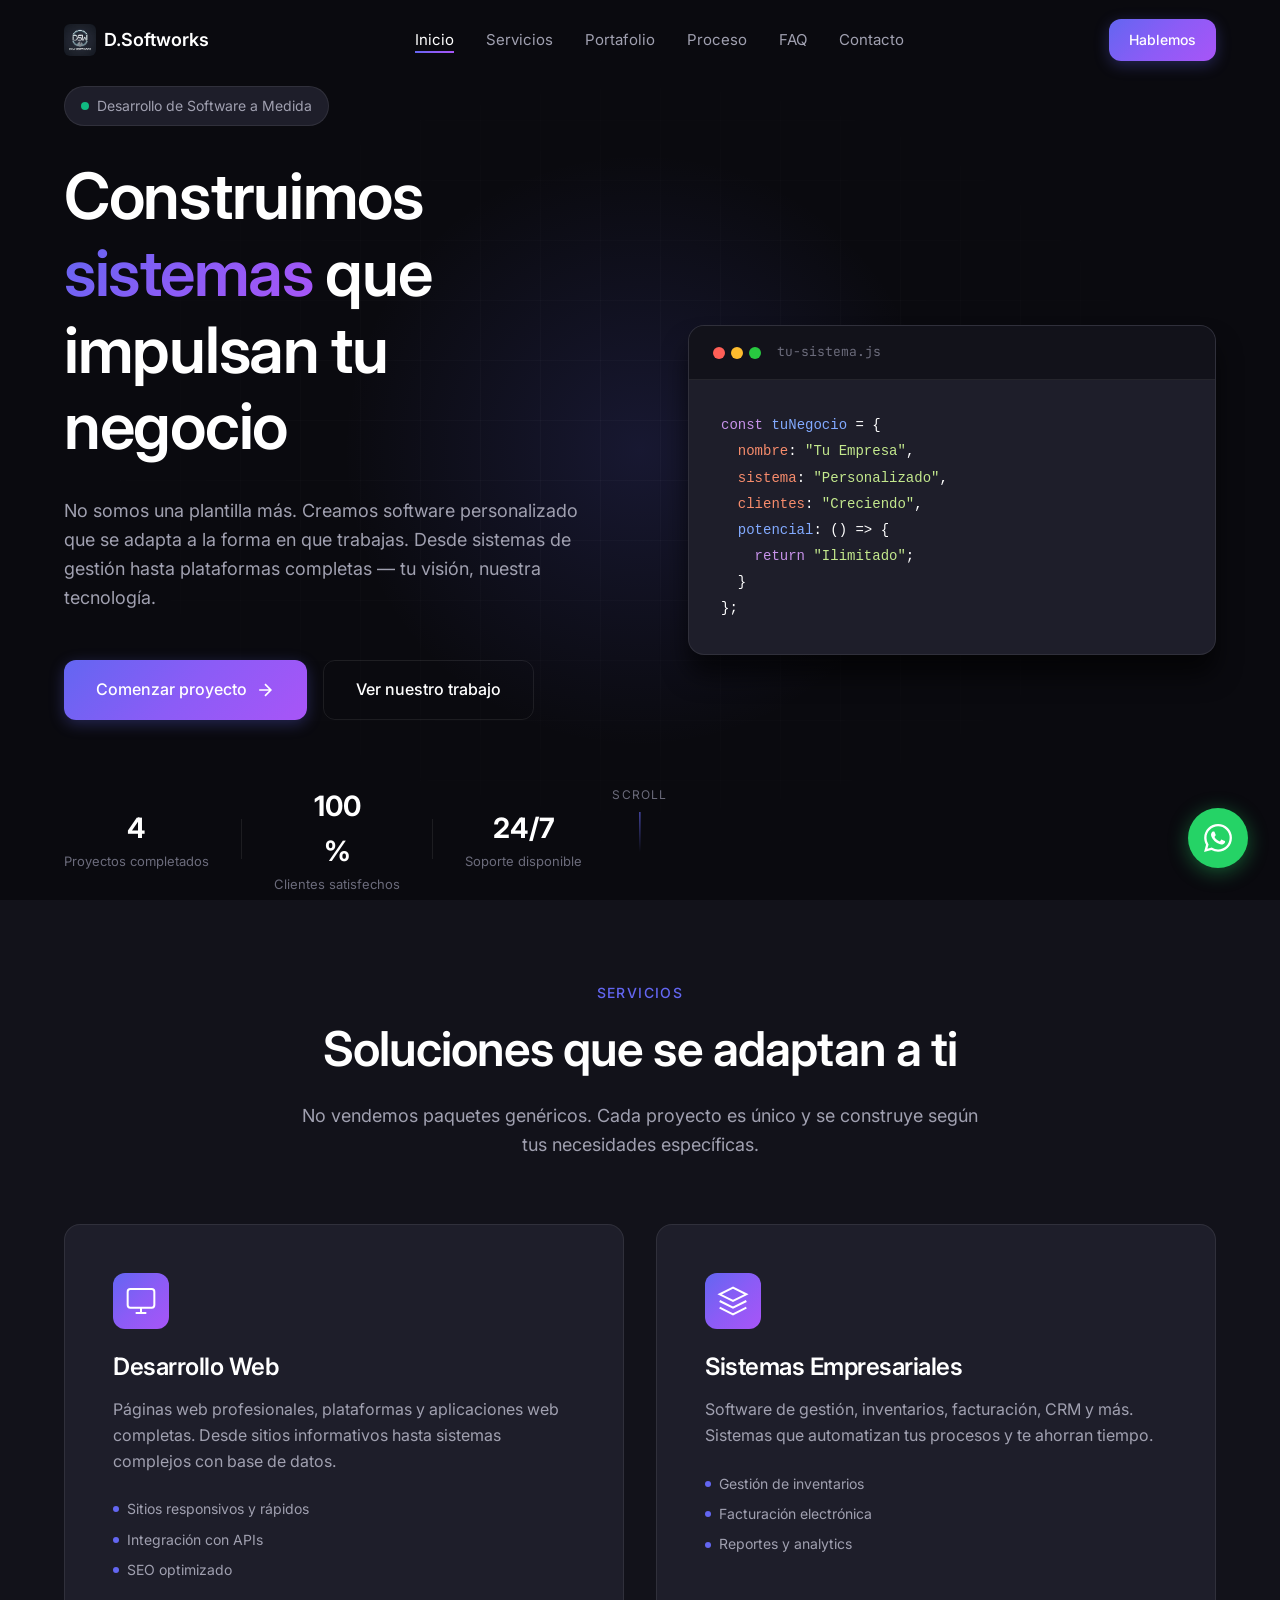
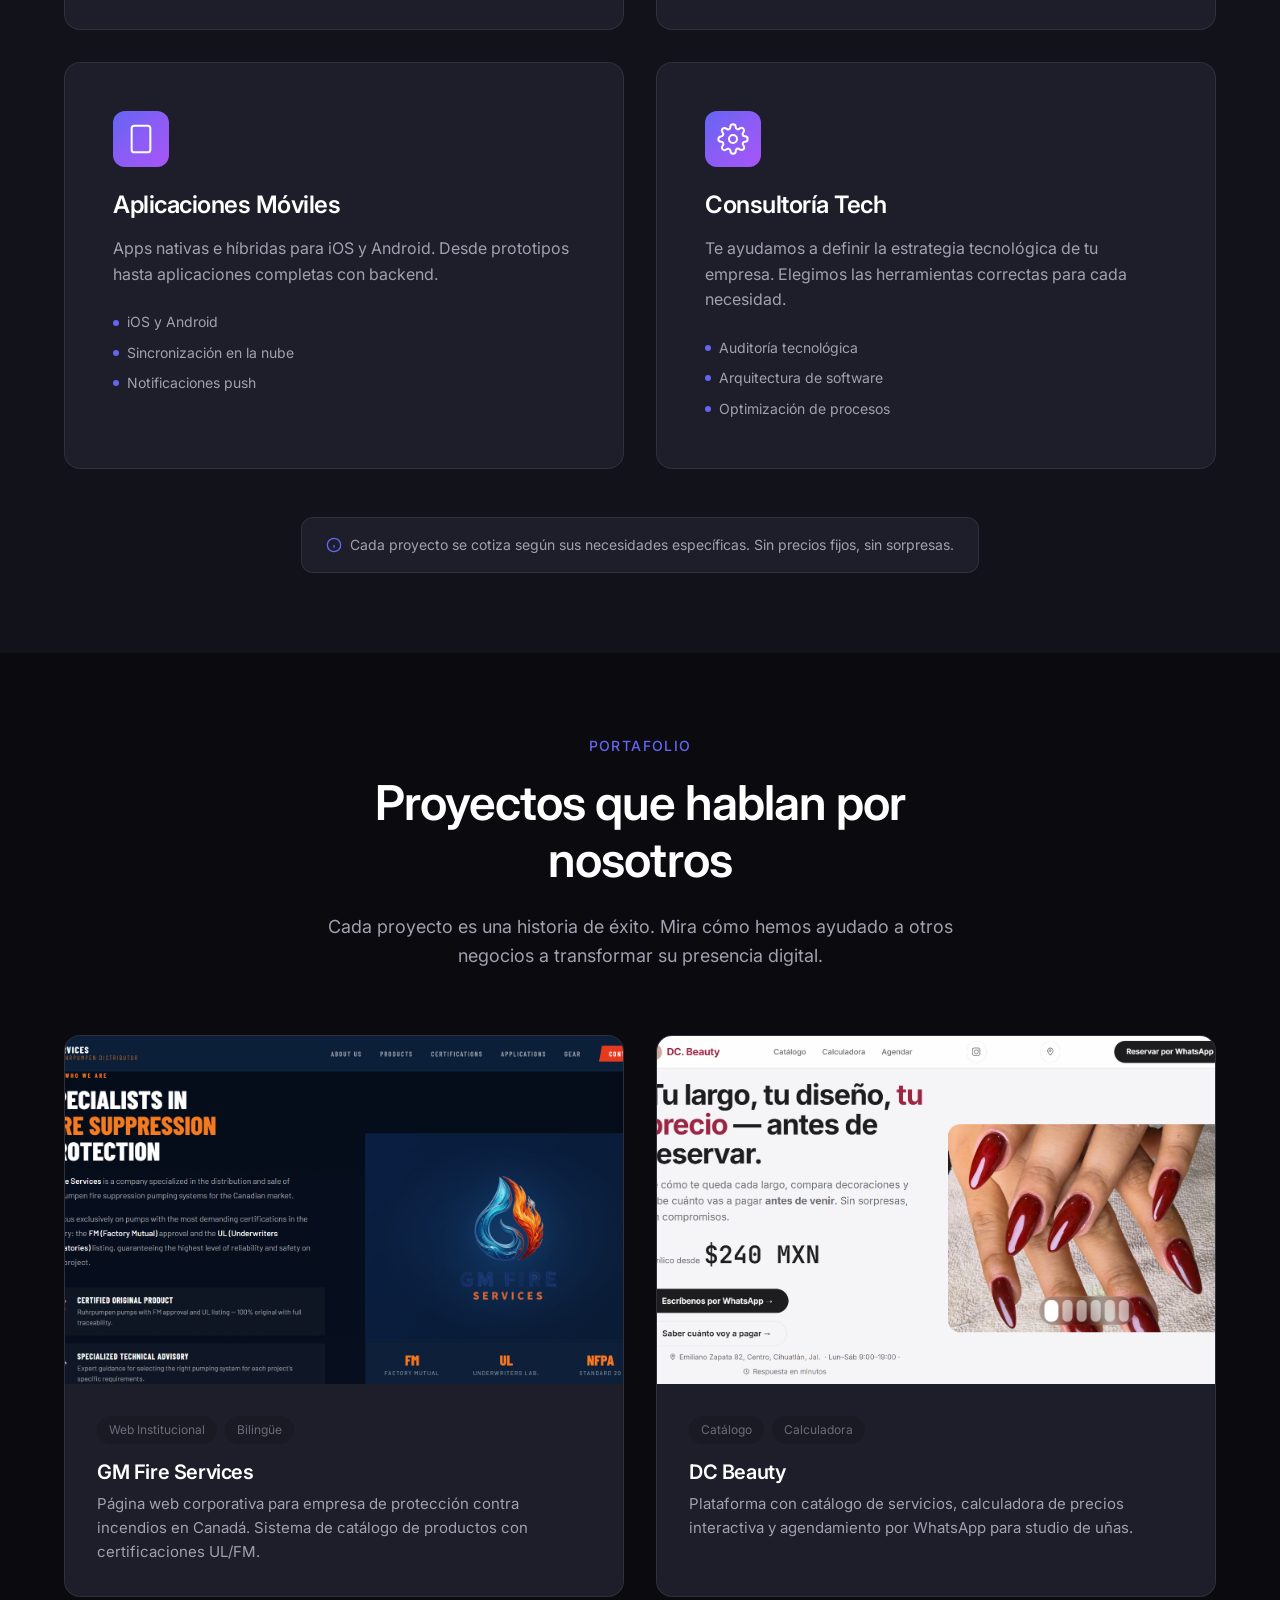
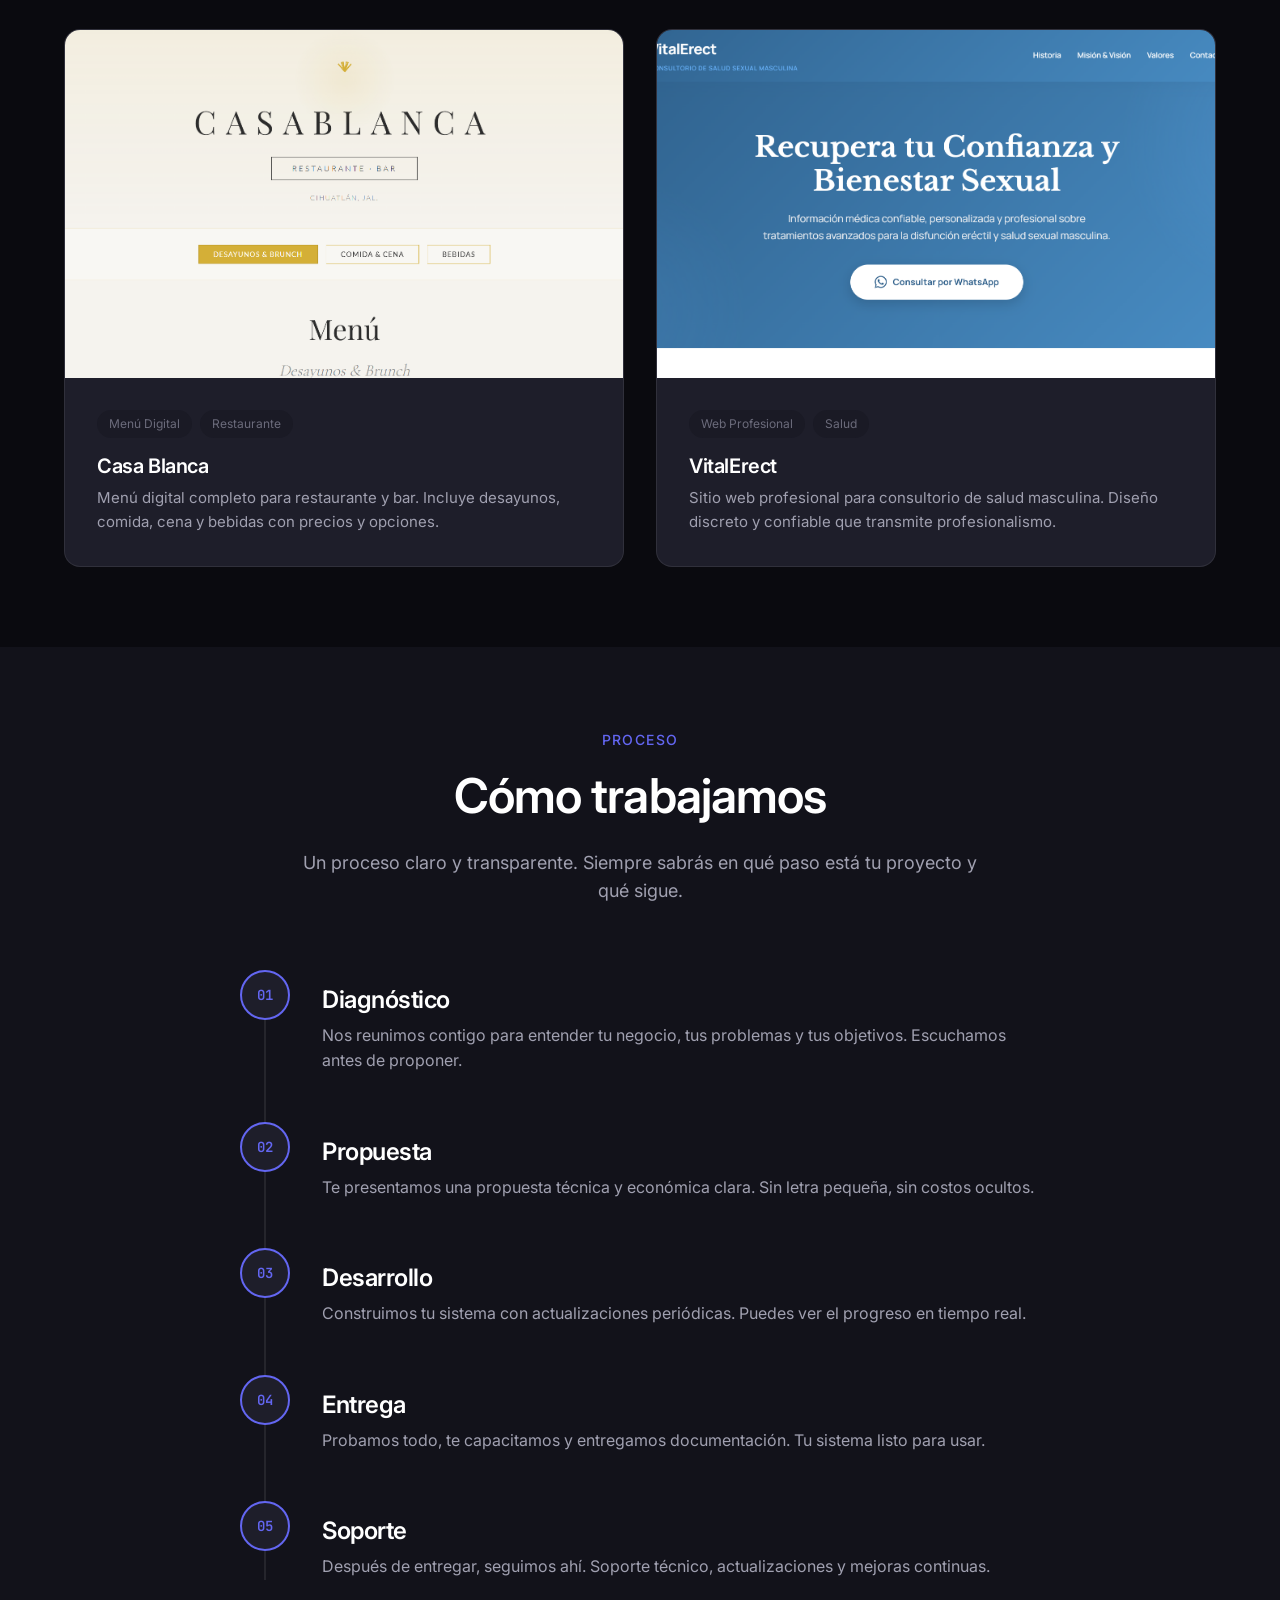
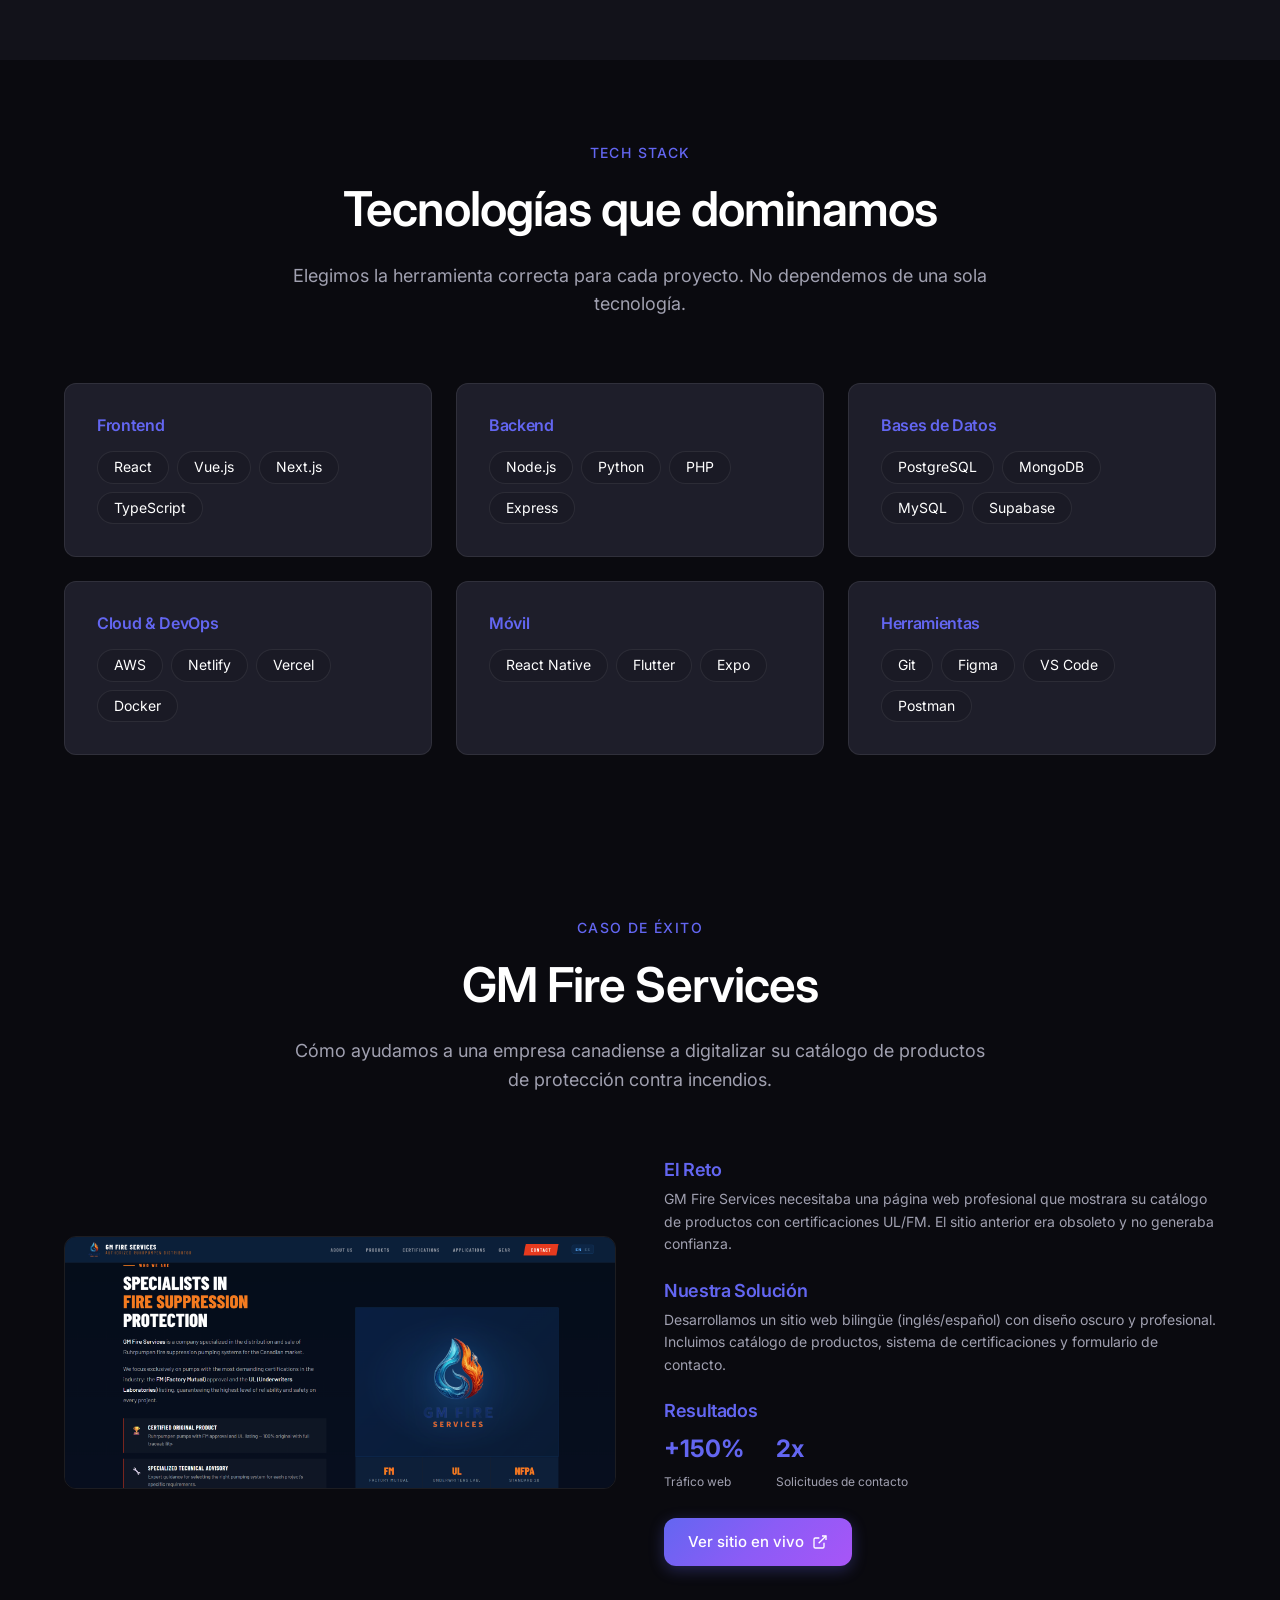
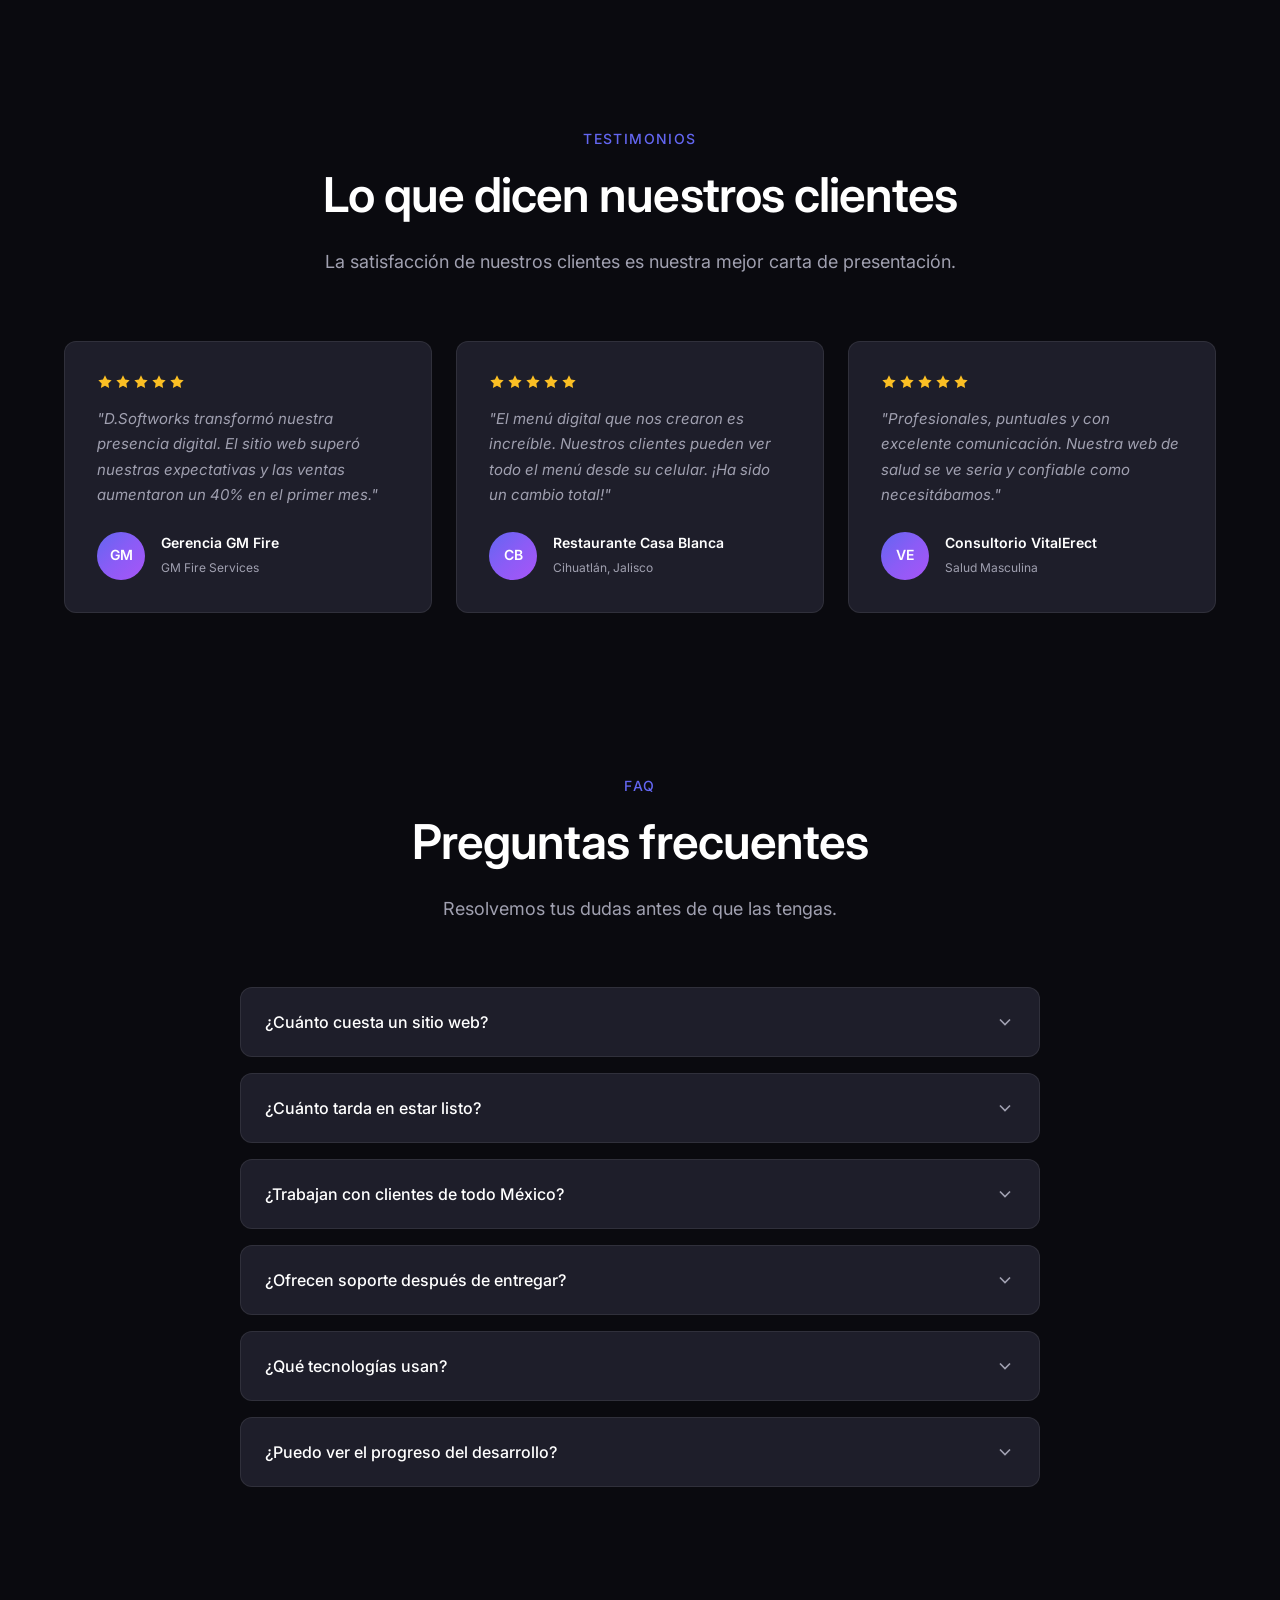
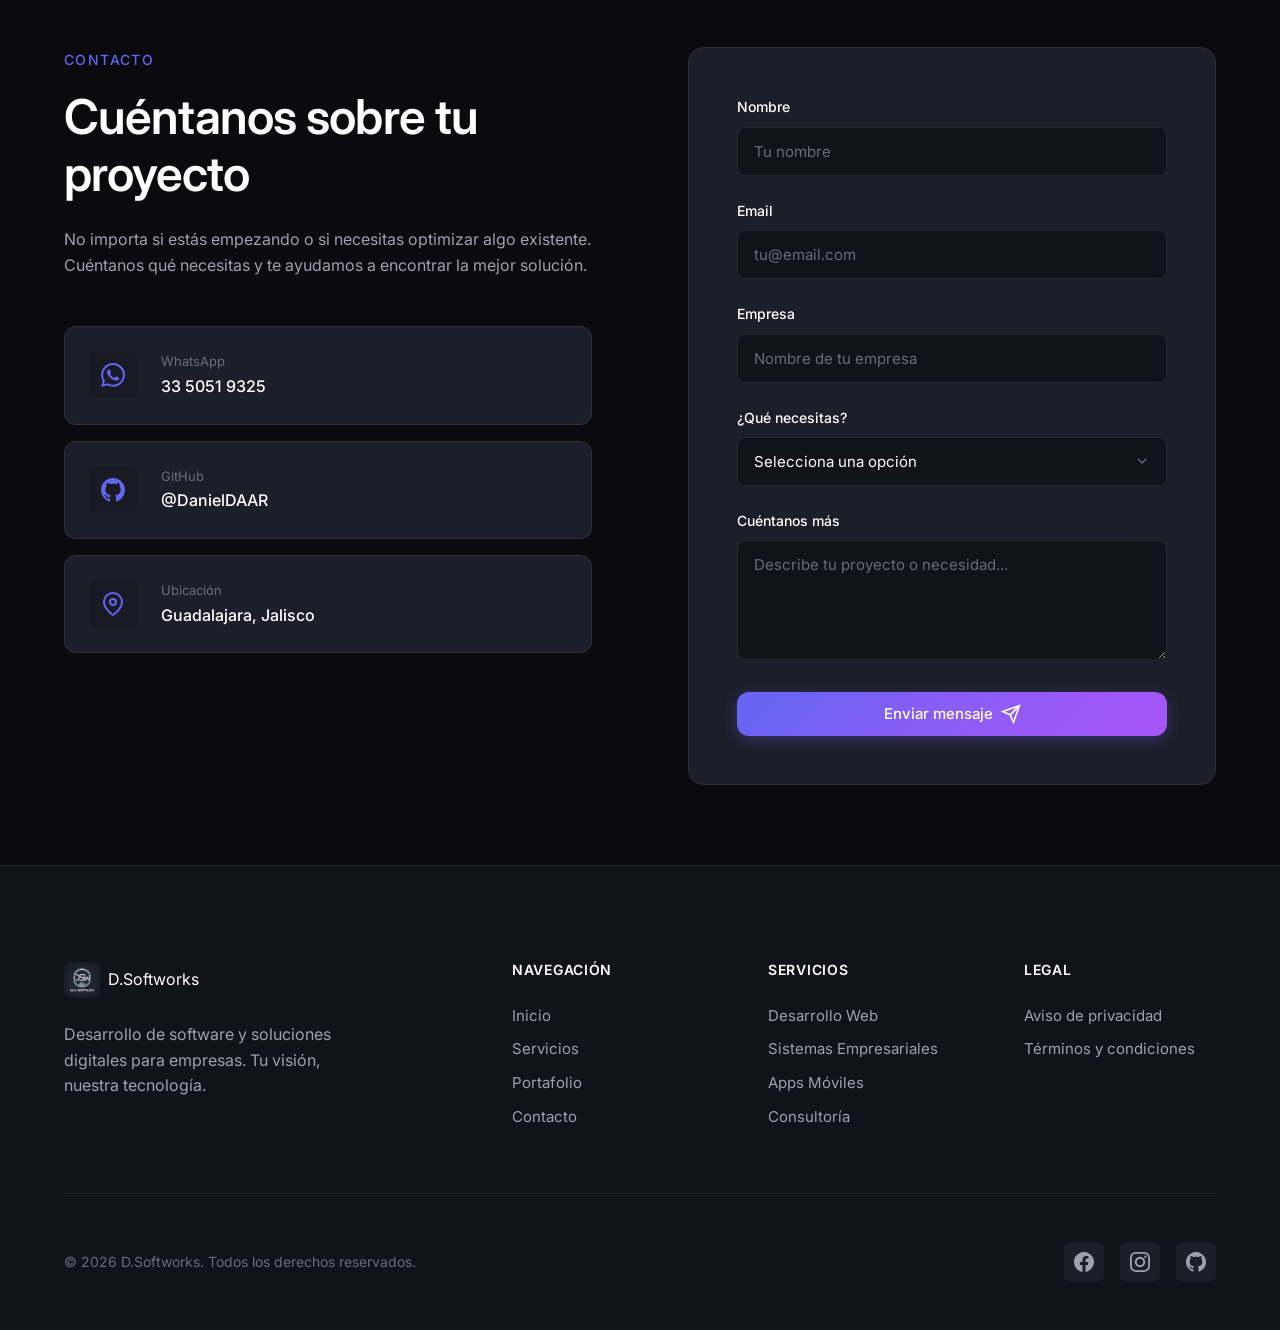
==== commit 1cad285f: "fix: Simplify website - remove redundant sections - Removed 'Why Choose Us' section (redundant with " ====
--- a/index.html
+++ b/index.html
@@ -86,9 +86,6 @@
                         <a href="#portafolio" class="nav-link">Portafolio</a>
                     </li>
                     <li class="nav-item">
-                        <a href="#tecnologias" class="nav-link">Tech</a>
-                    </li>
-                    <li class="nav-item">
                         <a href="#proceso" class="nav-link">Proceso</a>
                     </li>
                     <li class="nav-item">
@@ -508,127 +505,6 @@
             </div>
         </section>
 
-        <!-- Why Choose Us Section -->
-        <section id="por-que-nos" class="section why-us">
-            <div class="container">
-                <div class="section-header">
-                    <span class="section-tag">Diferentes</span>
-                    <h2 class="section-title">¿Por qué elegirnos?</h2>
-                    <p class="section-description">
-                        No somos la agencia más grande, pero somos la que más se 
-                        compromete con tu proyecto.
-                    </p>
-                </div>
-                
-                <div class="why-grid">
-                    <div class="why-card">
-                        <div class="why-icon">
-                            <svg width="24" height="24" viewBox="0 0 24 24" fill="none" stroke="currentColor" stroke-width="2">
-                                <path d="M12 22s8-4 8-10V5l-8-3-8 3v7c0 6 8 10 8 10z"/>
-                            </svg>
-                        </div>
-                        <h3 class="why-title">Código Propio</h3>
-                        <p class="why-description">
-                            No usamos plantillas. Todo se escribe desde cero para tu negocio.
-                        </p>
-                    </div>
-                    
-                    <div class="why-card">
-                        <div class="why-icon">
-                            <svg width="24" height="24" viewBox="0 0 24 24" fill="none" stroke="currentColor" stroke-width="2">
-                                <circle cx="12" cy="12" r="10"/>
-                                <polyline points="12 6 12 12 16 14"/>
-                            </svg>
-                        </div>
-                        <h3 class="why-title">Soporte 24/7</h3>
-                        <p class="why-description">
-                            Siempre estamos ahí. WhatsApp, email o llamada cuando nos necesites.
-                        </p>
-                    </div>
-                    
-                    <div class="why-card">
-                        <div class="why-icon">
-                            <svg width="24" height="24" viewBox="0 0 24 24" fill="none" stroke="currentColor" stroke-width="2">
-                                <path d="M22 11.08V12a10 10 0 1 1-5.93-9.14"/>
-                                <polyline points="22 4 12 14.01 9 11.01"/>
-                            </svg>
-                        </div>
-                        <h3 class="why-title">Garantía Total</h3>
-                        <p class="why-description">
-                            Si no te gusta, no pagas. Así de simple. Tu satisfacción es primero.
-                        </p>
-                    </div>
-                    
-                    <div class="why-card">
-                        <div class="why-icon">
-                            <svg width="24" height="24" viewBox="0 0 24 24" fill="none" stroke="currentColor" stroke-width="2">
-                                <path d="M17 21v-2a4 4 0 0 0-4-4H5a4 4 0 0 0-4 4v2"/>
-                                <circle cx="9" cy="7" r="4"/>
-                                <path d="M23 21v-2a4 4 0 0 0-3-3.87"/>
-                                <path d="M16 3.13a4 4 0 0 1 0 7.75"/>
-                            </svg>
-                        </div>
-                        <h3 class="why-title">Equipo Dedicado</h3>
-                        <p class="why-description">
-                            No eres un número más. Tienes tu equipo trabajando en tu proyecto.
-                        </p>
-                    </div>
-                    
-                    <div class="why-card">
-                        <div class="why-icon">
-                            <svg width="24" height="24" viewBox="0 0 24 24" fill="none" stroke="currentColor" stroke-width="2">
-                                <rect x="2" y="3" width="20" height="14" rx="2" ry="2"/>
-                                <line x1="8" y1="21" x2="16" y2="21"/>
-                                <line x1="12" y1="17" x2="12" y2="21"/>
-                            </svg>
-                        </div>
-                        <h3 class="why-title">Tecnología Moderna</h3>
-                        <p class="why-description">
-                            Usamos las herramientas más actuales del mercado.
-                        </p>
-                    </div>
-                    
-                    <div class="why-card">
-                        <div class="why-icon">
-                            <svg width="24" height="24" viewBox="0 0 24 24" fill="none" stroke="currentColor" stroke-width="2">
-                                <path d="M12 2L2 7l10 5 10-5-10-5z"/>
-                                <path d="M2 17l10 5 10-5"/>
-                                <path d="M2 12l10 5 10-5"/>
-                            </svg>
-                        </div>
-                        <h3 class="why-title">Escalable</h3>
-                        <p class="why-description">
-                            Tu sistema crece con tu negocio. Sin limitaciones.
-                        </p>
-                    </div>
-                </div>
-            </div>
-        </section>
-
-        <!-- Numbers Section -->
-        <section id="numeros" class="section numbers">
-            <div class="container">
-                <div class="numbers-grid">
-                    <div class="number-item">
-                        <span class="number-value" data-count="4">0</span>
-                        <span class="number-label">Proyectos completados</span>
-                    </div>
-                    <div class="number-item">
-                        <span class="number-value" data-count="100">0</span><span class="number-suffix">%</span>
-                        <span class="number-label">Clientes satisfechos</span>
-                    </div>
-                    <div class="number-item">
-                        <span class="number-value">24/7</span>
-                        <span class="number-label">Soporte disponible</span>
-                    </div>
-                    <div class="number-item">
-                        <span class="number-value" data-count="3">0</span><span class="number-suffix">+</span>
-                        <span class="number-label">Años de experiencia</span>
-                    </div>
-                </div>
-            </div>
-        </section>
-
         <!-- Technologies Section -->
         <section id="tecnologias" class="section technologies">
             <div class="container">
@@ -743,209 +619,6 @@
                             </div>
                             <div class="tech-item">
                                 <span class="tech-name">Postman</span>
-                            </div>
-                        </div>
-                    </div>
-                </div>
-            </div>
-        </section>
-
-        <!-- Certifications Section -->
-        <section id="certificaciones" class="section certifications">
-            <div class="container">
-                <div class="section-header">
-                    <span class="section-tag">Logros</span>
-                    <h2 class="section-title">Certificaciones y reconocimientos</h2>
-                    <p class="section-description">
-                        Nuestro trabajo habla por nosotros, pero también 
-                        nuestras certificaciones.
-                    </p>
-                </div>
-                
-                <div class="cert-grid">
-                    <div class="cert-item">
-                        <div class="cert-icon">
-                            <svg width="32" height="32" viewBox="0 0 24 24" fill="none" stroke="currentColor" stroke-width="1.5">
-                                <circle cx="12" cy="8" r="7"/>
-                                <polyline points="8.21 13.89 7 23 12 20 17 23 15.79 13.88"/>
-                            </svg>
-                        </div>
-                        <h3 class="cert-title">Desarrollador Certificado</h3>
-                        <p class="cert-description">Certificación en desarrollo web moderno</p>
-                    </div>
-                    
-                    <div class="cert-item">
-                        <div class="cert-icon">
-                            <svg width="32" height="32" viewBox="0 0 24 24" fill="none" stroke="currentColor" stroke-width="1.5">
-                                <path d="M12 22s8-4 8-10V5l-8-3-8 3v7c0 6 8 10 8 10z"/>
-                            </svg>
-                        </div>
-                        <h3 class="cert-title">Seguridad Web</h3>
-                        <p class="cert-description">Buenas prácticas de seguridad</p>
-                    </div>
-                    
-                    <div class="cert-item">
-                        <div class="cert-icon">
-                            <svg width="32" height="32" viewBox="0 0 24 24" fill="none" stroke="currentColor" stroke-width="1.5">
-                                <path d="M22 11.08V12a10 10 0 1 1-5.93-9.14"/>
-                                <polyline points="22 4 12 14.01 9 11.01"/>
-                            </svg>
-                        </div>
-                        <h3 class="cert-title">Calidad Asegurada</h3>
-                        <p class="cert-description">Testing y control de calidad</p>
-                    </div>
-                    
-                    <div class="cert-item">
-                        <div class="cert-icon">
-                            <svg width="32" height="32" viewBox="0 0 24 24" fill="none" stroke="currentColor" stroke-width="1.5">
-                                <circle cx="12" cy="12" r="10"/>
-                                <path d="M8 14s1.5 2 4 2 4-2 4-2"/>
-                                <line x1="9" y1="9" x2="9.01" y2="9"/>
-                                <line x1="15" y1="9" x2="15.01" y2="9"/>
-                            </svg>
-                        </div>
-                        <h3 class="cert-title">100% Satisfacción</h3>
-                        <p class="cert-description">Todos nuestros clientes contentos</p>
-                    </div>
-                </div>
-            </div>
-        </section>
-
-        <!-- Methodology Section -->
-        <section id="metodologia" class="section methodology">
-            <div class="container">
-                <div class="section-header">
-                    <span class="section-tag">Metodología</span>
-                    <h2 class="section-title">Cómo trabajamos paso a paso</h2>
-                    <p class="section-description">
-                        Un proceso probado que garantiza resultados. 
-                        Siempre sabrás en qué estado está tu proyecto.
-                    </p>
-                </div>
-                
-                <div class="method-timeline">
-                    <div class="method-step">
-                        <div class="method-number">01</div>
-                        <div class="method-content">
-                            <h3 class="method-title">Reunión Inicial</h3>
-                            <p class="method-description">
-                                Nos reunimos contigo (presencial o virtual) para entender 
-                                tu negocio, tus problemas y tus objetivos. Sin compromiso.
-                            </p>
-                            <div class="method-duration">
-                                <svg width="16" height="16" viewBox="0 0 24 24" fill="none" stroke="currentColor" stroke-width="2">
-                                    <circle cx="12" cy="12" r="10"/>
-                                    <polyline points="12 6 12 12 16 14"/>
-                                </svg>
-                                <span>1-2 horas</span>
-                            </div>
-                        </div>
-                    </div>
-                    
-                    <div class="method-step">
-                        <div class="method-number">02</div>
-                        <div class="method-content">
-                            <h3 class="method-title">Propuesta Técnica</h3>
-                            <p class="method-description">
-                                Te presentamos una propuesta detallada: qué haremos, 
-                                cómo lo haremos, cuánto costará y cuánto tardará.
-                            </p>
-                            <div class="method-duration">
-                                <svg width="16" height="16" viewBox="0 0 24 24" fill="none" stroke="currentColor" stroke-width="2">
-                                    <circle cx="12" cy="12" r="10"/>
-                                    <polyline points="12 6 12 12 16 14"/>
-                                </svg>
-                                <span>2-3 días</span>
-                            </div>
-                        </div>
-                    </div>
-                    
-                    <div class="method-step">
-                        <div class="method-number">03</div>
-                        <div class="method-content">
-                            <h3 class="method-title">Diseño y Prototipo</h3>
-                            <p class="method-description">
-                                Creamos un prototipo interactivo para que veas cómo se verá 
-                                tu sistema antes de escribir una sola línea de código.
-                            </p>
-                            <div class="method-duration">
-                                <svg width="16" height="16" viewBox="0 0 24 24" fill="none" stroke="currentColor" stroke-width="2">
-                                    <circle cx="12" cy="12" r="10"/>
-                                    <polyline points="12 6 12 12 16 14"/>
-                                </svg>
-                                <span>1 semana</span>
-                            </div>
-                        </div>
-                    </div>
-                    
-                    <div class="method-step">
-                        <div class="method-number">04</div>
-                        <div class="method-content">
-                            <h3 class="method-title">Desarrollo</h3>
-                            <p class="method-description">
-                                Construimos tu sistema con entregas parciales. 
-                                Puedes ver el progreso en tiempo real y dar tu feedback.
-                            </p>
-                            <div class="method-duration">
-                                <svg width="16" height="16" viewBox="0 0 24 24" fill="none" stroke="currentColor" stroke-width="2">
-                                    <circle cx="12" cy="12" r="10"/>
-                                    <polyline points="12 6 12 12 16 14"/>
-                                </svg>
-                                <span>2-8 semanas</span>
-                            </div>
-                        </div>
-                    </div>
-                    
-                    <div class="method-step">
-                        <div class="method-number">05</div>
-                        <div class="method-content">
-                            <h3 class="method-title">Testing</h3>
-                            <p class="method-description">
-                                Probamos todo: cada botón, cada formulario, cada escenario. 
-                                Nos aseguramos de que todo funcione perfecto.
-                            </p>
-                            <div class="method-duration">
-                                <svg width="16" height="16" viewBox="0 0 24 24" fill="none" stroke="currentColor" stroke-width="2">
-                                    <circle cx="12" cy="12" r="10"/>
-                                    <polyline points="12 6 12 12 16 14"/>
-                                </svg>
-                                <span>3-5 días</span>
-                            </div>
-                        </div>
-                    </div>
-                    
-                    <div class="method-step">
-                        <div class="method-number">06</div>
-                        <div class="method-content">
-                            <h3 class="method-title">Entrega y Capacitación</h3>
-                            <p class="method-description">
-                                Entregamos tu sistema, te capacitamos y te damos 
-                                documentación. Tu equipo listo para usarlo.
-                            </p>
-                            <div class="method-duration">
-                                <svg width="16" height="16" viewBox="0 0 24 24" fill="none" stroke="currentColor" stroke-width="2">
-                                    <circle cx="12" cy="12" r="10"/>
-                                    <polyline points="12 6 12 12 16 14"/>
-                                </svg>
-                                <span>1 día</span>
-                            </div>
-                        </div>
-                    </div>
-                    
-                    <div class="method-step">
-                        <div class="method-number">07</div>
-                        <div class="method-content">
-                            <h3 class="method-title">Soporte Continuo</h3>
-                            <p class="method-description">
-                                Después de entregar, seguimos ahí. Soporte técnico, 
-                                actualizaciones y mejoras cuando las necesites.
-                            </p>
-                            <div class="method-duration">
-                                <svg width="16" height="16" viewBox="0 0 24 24" fill="none" stroke="currentColor" stroke-width="2">
-                                    <circle cx="12" cy="12" r="10"/>
-                                    <polyline points="12 6 12 12 16 14"/>
-                                </svg>
-                                <span>Permanente</span>
                             </div>
                         </div>
                     </div>
@@ -1112,7 +785,7 @@
                         <div class="faq-answer">
                             <p>
                                 Cada proyecto es único. El precio depende de la complejidad, 
-                               功能es y tecnologías. Te damos una cotización personalizada 
+                                funcionalidades y tecnologías. Te damos una cotización personalizada 
                                 después de entender tus necesidades.
                             </p>
                         </div>
@@ -1193,182 +866,6 @@
                             </p>
                         </div>
                     </div>
-                </div>
-            </div>
-        </section>
-
-        <!-- Location Section -->
-        <section id="ubicacion" class="section location">
-            <div class="container">
-                <div class="section-header">
-                    <span class="section-tag">Ubicación</span>
-                    <h2 class="section-title">¿Dónde estamos?</h2>
-                    <p class="section-description">
-                        En Guadalajara, Jalisco. Trabajamos con clientes de todo México 
-                        y el mundo.
-                    </p>
-                </div>
-                
-                <div class="location-grid">
-                    <div class="location-info">
-                        <div class="location-item">
-                            <div class="location-icon">
-                                <svg width="24" height="24" viewBox="0 0 24 24" fill="none" stroke="currentColor" stroke-width="2">
-                                    <path d="M21 10c0 7-9 13-9 13s-9-6-9-13a9 9 0 0 1 18 0z"/>
-                                    <circle cx="12" cy="10" r="3"/>
-                                </svg>
-                            </div>
-                            <div>
-                                <h3>Ubicación</h3>
-                                <p>Guadalajara, Jalisco, México</p>
-                            </div>
-                        </div>
-                        
-                        <div class="location-item">
-                            <div class="location-icon">
-                                <svg width="24" height="24" viewBox="0 0 24 24" fill="none" stroke="currentColor" stroke-width="2">
-                                    <circle cx="12" cy="12" r="10"/>
-                                    <polyline points="12 6 12 12 16 14"/>
-                                </svg>
-                            </div>
-                            <div>
-                                <h3>Horario</h3>
-                                <p>Lun - Vie: 9:00 - 18:00</p>
-                            </div>
-                        </div>
-                        
-                        <div class="location-item">
-                            <div class="location-icon">
-                                <svg width="24" height="24" viewBox="0 0 24 24" fill="none" stroke="currentColor" stroke-width="2">
-                                    <path d="M22 16.92v3a2 2 0 0 1-2.18 2 19.79 19.79 0 0 1-8.63-3.07 19.5 19.5 0 0 1-6-6 19.79 19.79 0 0 1-3.07-8.67A2 2 0 0 1 4.11 2h3a2 2 0 0 1 2 1.72 12.84 12.84 0 0 0 .7 2.81 2 2 0 0 1-.45 2.11L8.09 9.91a16 16 0 0 0 6 6l1.27-1.27a2 2 0 0 1 2.11-.45 12.84 12.84 0 0 0 2.81.7A2 2 0 0 1 22 16.92z"/>
-                                </svg>
-                            </div>
-                            <div>
-                                <h3>Teléfono</h3>
-                                <p>+52 33 5051 9325</p>
-                            </div>
-                        </div>
-                        
-                        <div class="location-item">
-                            <div class="location-icon">
-                                <svg width="24" height="24" viewBox="0 0 24 24" fill="none" stroke="currentColor" stroke-width="2">
-                                    <path d="M4 4h16c1.1 0 2 .9 2 2v12c0 1.1-.9 2-2 2H4c-1.1 0-2-.9-2-2V6c0-1.1.9-2 2-2z"/>
-                                    <polyline points="22,6 12,13 2,6"/>
-                                </svg>
-                            </div>
-                            <div>
-                                <h3>Email</h3>
-                                <p>danielaldanarubioalejandro2005@gmail.com</p>
-                            </div>
-                        </div>
-                    </div>
-                    
-                    <div class="location-map">
-                        <iframe 
-                            src="https://www.google.com/maps/embed?pb=!1m18!1m12!1m3!1d3732.8!2d-103.35!3d20.67!2m3!1f0!2f0!3f0!3m2!1i1024!2i768!4f13.1!3m3!1m2!1s0x0%3A0x0!2zMjDCsDQwJzEyLjAiTiAxMDPCsDIwLjYiVw!5e0!3m2!1ses!2smx!4v1234567890" 
-                            width="100%" 
-                            height="400" 
-                            style="border:0; border-radius: 12px;" 
-                            allowfullscreen="" 
-                            loading="lazy" 
-                            referrerpolicy="no-referrer-when-downgrade">
-                        </iframe>
-                    </div>
-                </div>
-            </div>
-        </section>
-
-        <!-- Blog/Articles Section -->
-        <section id="blog" class="section blog">
-            <div class="container">
-                <div class="section-header">
-                    <span class="section-tag">Blog</span>
-                    <h2 class="section-title">Recursos y artículos</h2>
-                    <p class="section-description">
-                        Tips de tecnología y desarrollo para tu negocio.
-                    </p>
-                </div>
-                
-                <div class="blog-grid">
-                    <article class="blog-card">
-                        <div class="blog-image">
-                            <div class="blog-placeholder">
-                                <svg width="48" height="48" viewBox="0 0 24 24" fill="none" stroke="currentColor" stroke-width="1.5">
-                                    <rect x="2" y="3" width="20" height="14" rx="2" ry="2"/>
-                                    <line x1="8" y1="21" x2="16" y2="21"/>
-                                    <line x1="12" y1="17" x2="12" y2="21"/>
-                                </svg>
-                            </div>
-                        </div>
-                        <div class="blog-content">
-                            <span class="blog-date">Septiembre 2026</span>
-                            <h3 class="blog-title">¿Por qué tu negocio necesita una página web?</h3>
-                            <p class="blog-excerpt">
-                                En 2026, no tener presencia digital es como no existir. 
-                                Descubre por qué una web profesional es essential.
-                            </p>
-                            <a href="#" class="blog-link">
-                                Leer más
-                                <svg width="16" height="16" viewBox="0 0 24 24" fill="none" stroke="currentColor" stroke-width="2">
-                                    <line x1="5" y1="12" x2="19" y2="12"/>
-                                    <polyline points="12 5 19 12 12 19"/>
-                                </svg>
-                            </a>
-                        </div>
-                    </article>
-                    
-                    <article class="blog-card">
-                        <div class="blog-image">
-                            <div class="blog-placeholder">
-                                <svg width="48" height="48" viewBox="0 0 24 24" fill="none" stroke="currentColor" stroke-width="1.5">
-                                    <path d="M12 2L2 7l10 5 10-5-10-5z"/>
-                                    <path d="M2 17l10 5 10-5"/>
-                                    <path d="M2 12l10 5 10-5"/>
-                                </svg>
-                            </div>
-                        </div>
-                        <div class="blog-content">
-                            <span class="blog-date">Agosto 2026</span>
-                            <h3 class="blog-title">Sistemas empresariales: ¿cuándo necesitas uno?</h3>
-                            <p class="blog-excerpt">
-                                Si todavía usas Excel para todo, es hora de dar el paso. 
-                                Te explicamos cuándo invertir en un sistema propio.
-                            </p>
-                            <a href="#" class="blog-link">
-                                Leer más
-                                <svg width="16" height="16" viewBox="0 0 24 24" fill="none" stroke="currentColor" stroke-width="2">
-                                    <line x1="5" y1="12" x2="19" y2="12"/>
-                                    <polyline points="12 5 19 12 12 19"/>
-                                </svg>
-                            </a>
-                        </div>
-                    </article>
-                    
-                    <article class="blog-card">
-                        <div class="blog-image">
-                            <div class="blog-placeholder">
-                                <svg width="48" height="48" viewBox="0 0 24 24" fill="none" stroke="currentColor" stroke-width="1.5">
-                                    <rect x="5" y="2" width="14" height="20" rx="2" ry="2"/>
-                                    <line x1="12" y1="18" x2="12.01" y2="18"/>
-                                </svg>
-                            </div>
-                        </div>
-                        <div class="blog-content">
-                            <span class="blog-date">Julio 2026</span>
-                            <h3 class="blog-title">Apps móviles: ¿nativa o híbrida?</h3>
-                            <p class="blog-excerpt">
-                                React Native, Flutter, o desarrollo nativo. 
-                                Te ayudamos a elegir la mejor opción para tu proyecto.
-                            </p>
-                            <a href="#" class="blog-link">
-                                Leer más
-                                <svg width="16" height="16" viewBox="0 0 24 24" fill="none" stroke="currentColor" stroke-width="2">
-                                    <line x1="5" y1="12" x2="19" y2="12"/>
-                                    <polyline points="12 5 19 12 12 19"/>
-                                </svg>
-                            </a>
-                        </div>
-                    </article>
                 </div>
             </div>
         </section>
--- a/css/styles.css
+++ b/css/styles.css
@@ -154,7 +154,7 @@
 
 /* ---------- Section ---------- */
 .section {
-    padding: var(--spacing-4xl) 0;
+    padding: 5rem 0;
 }
 
 .section-header {
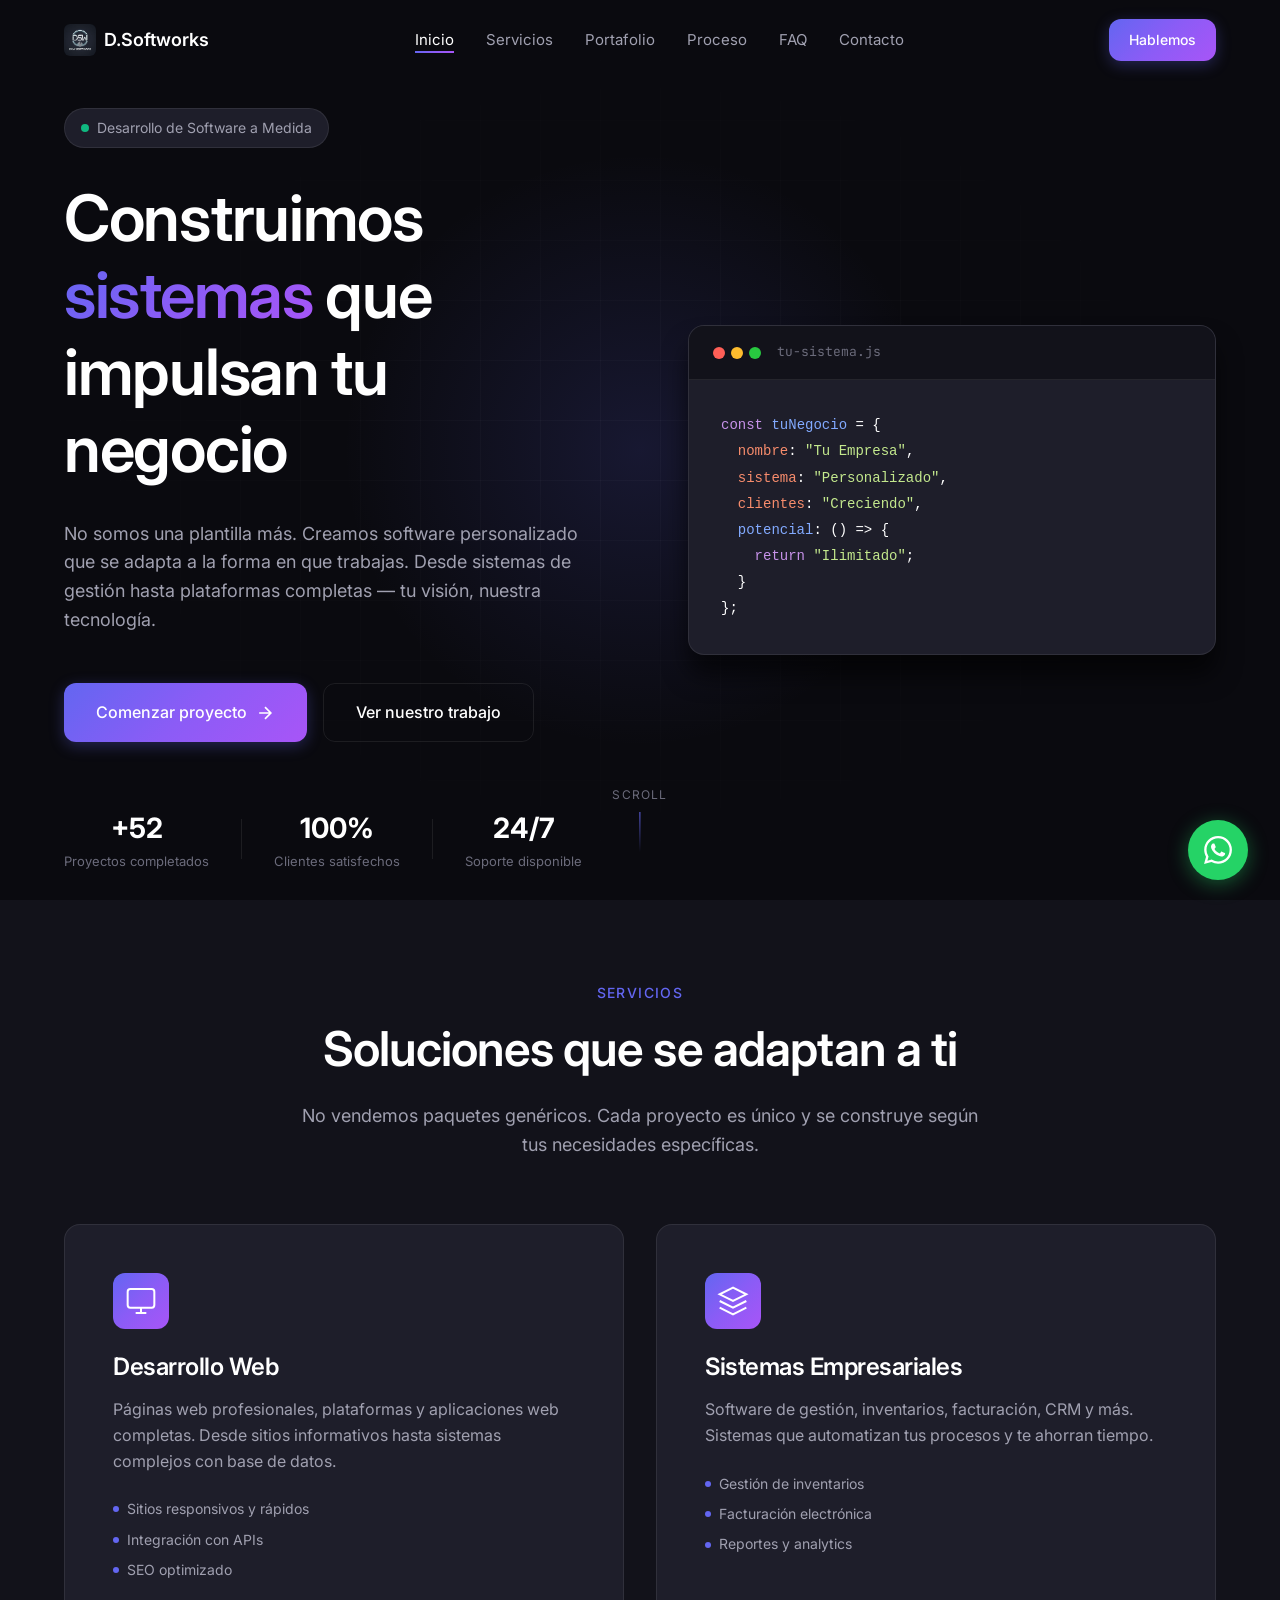
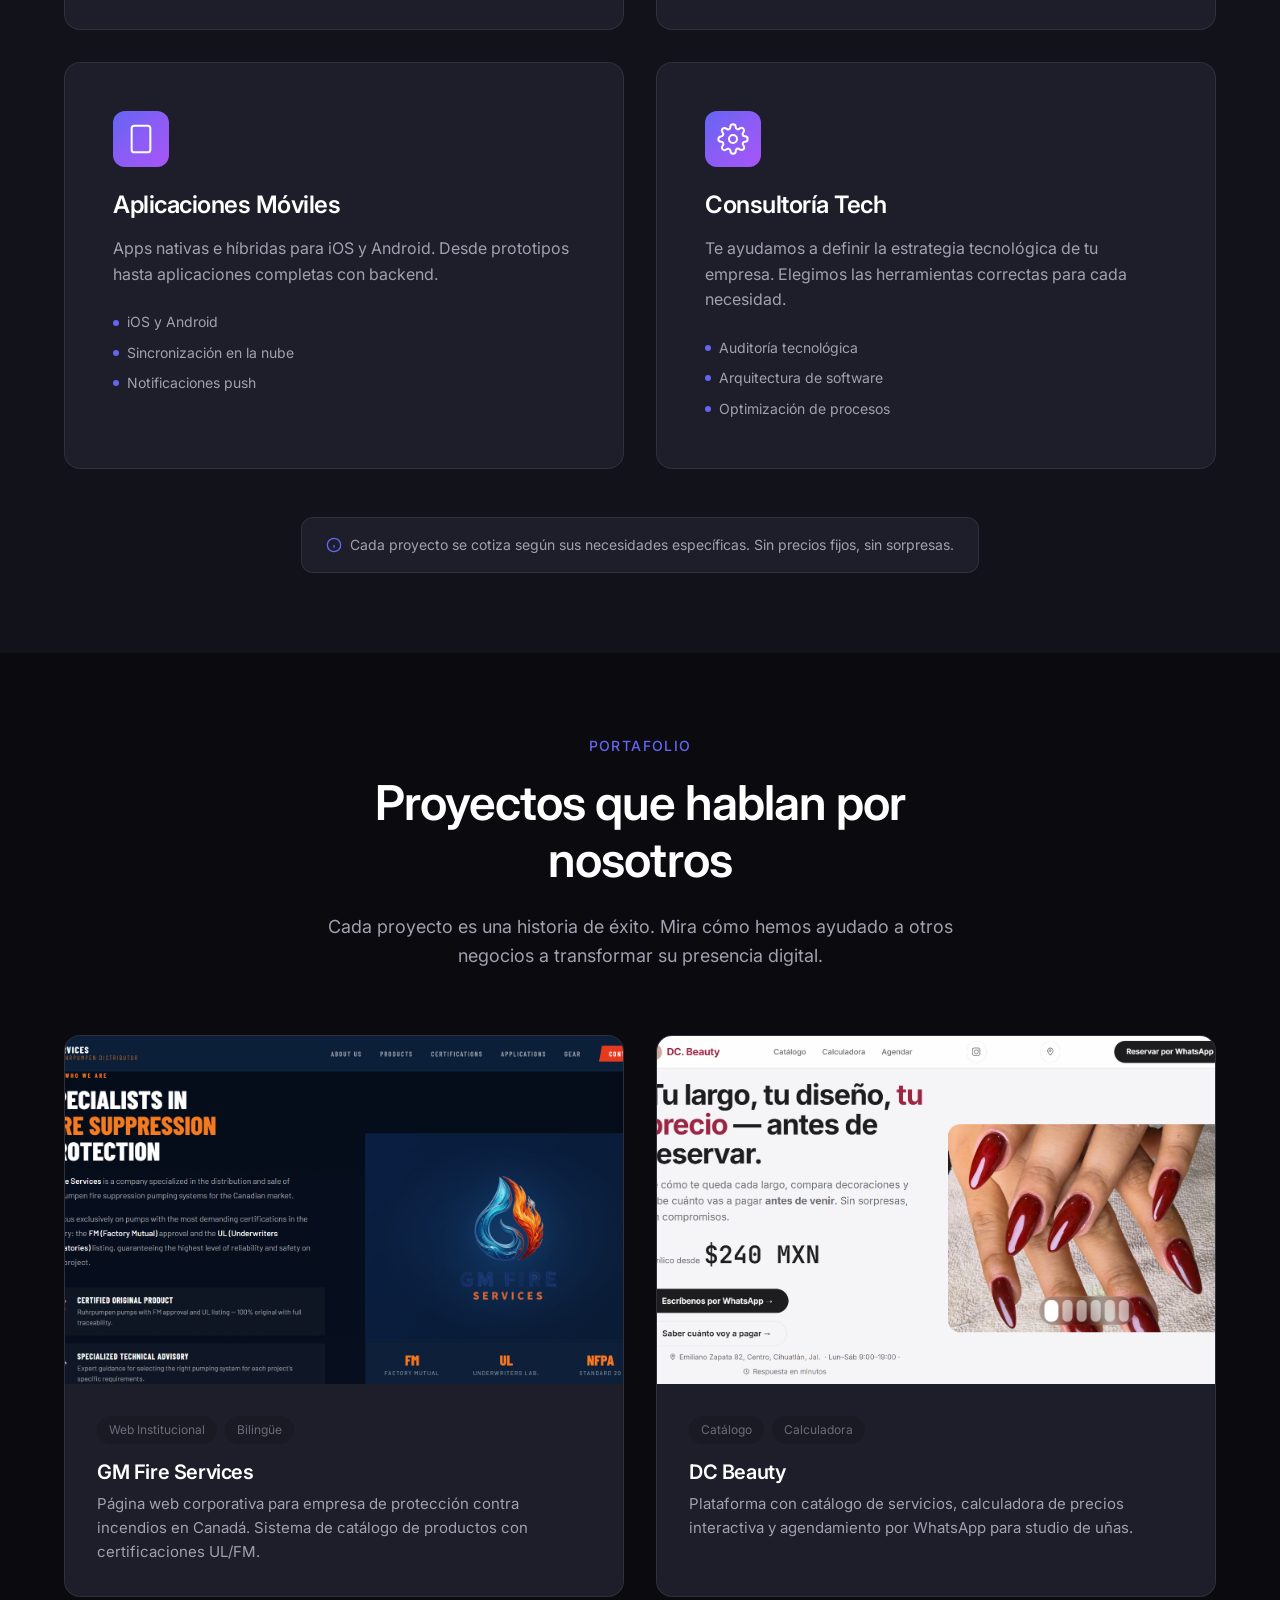
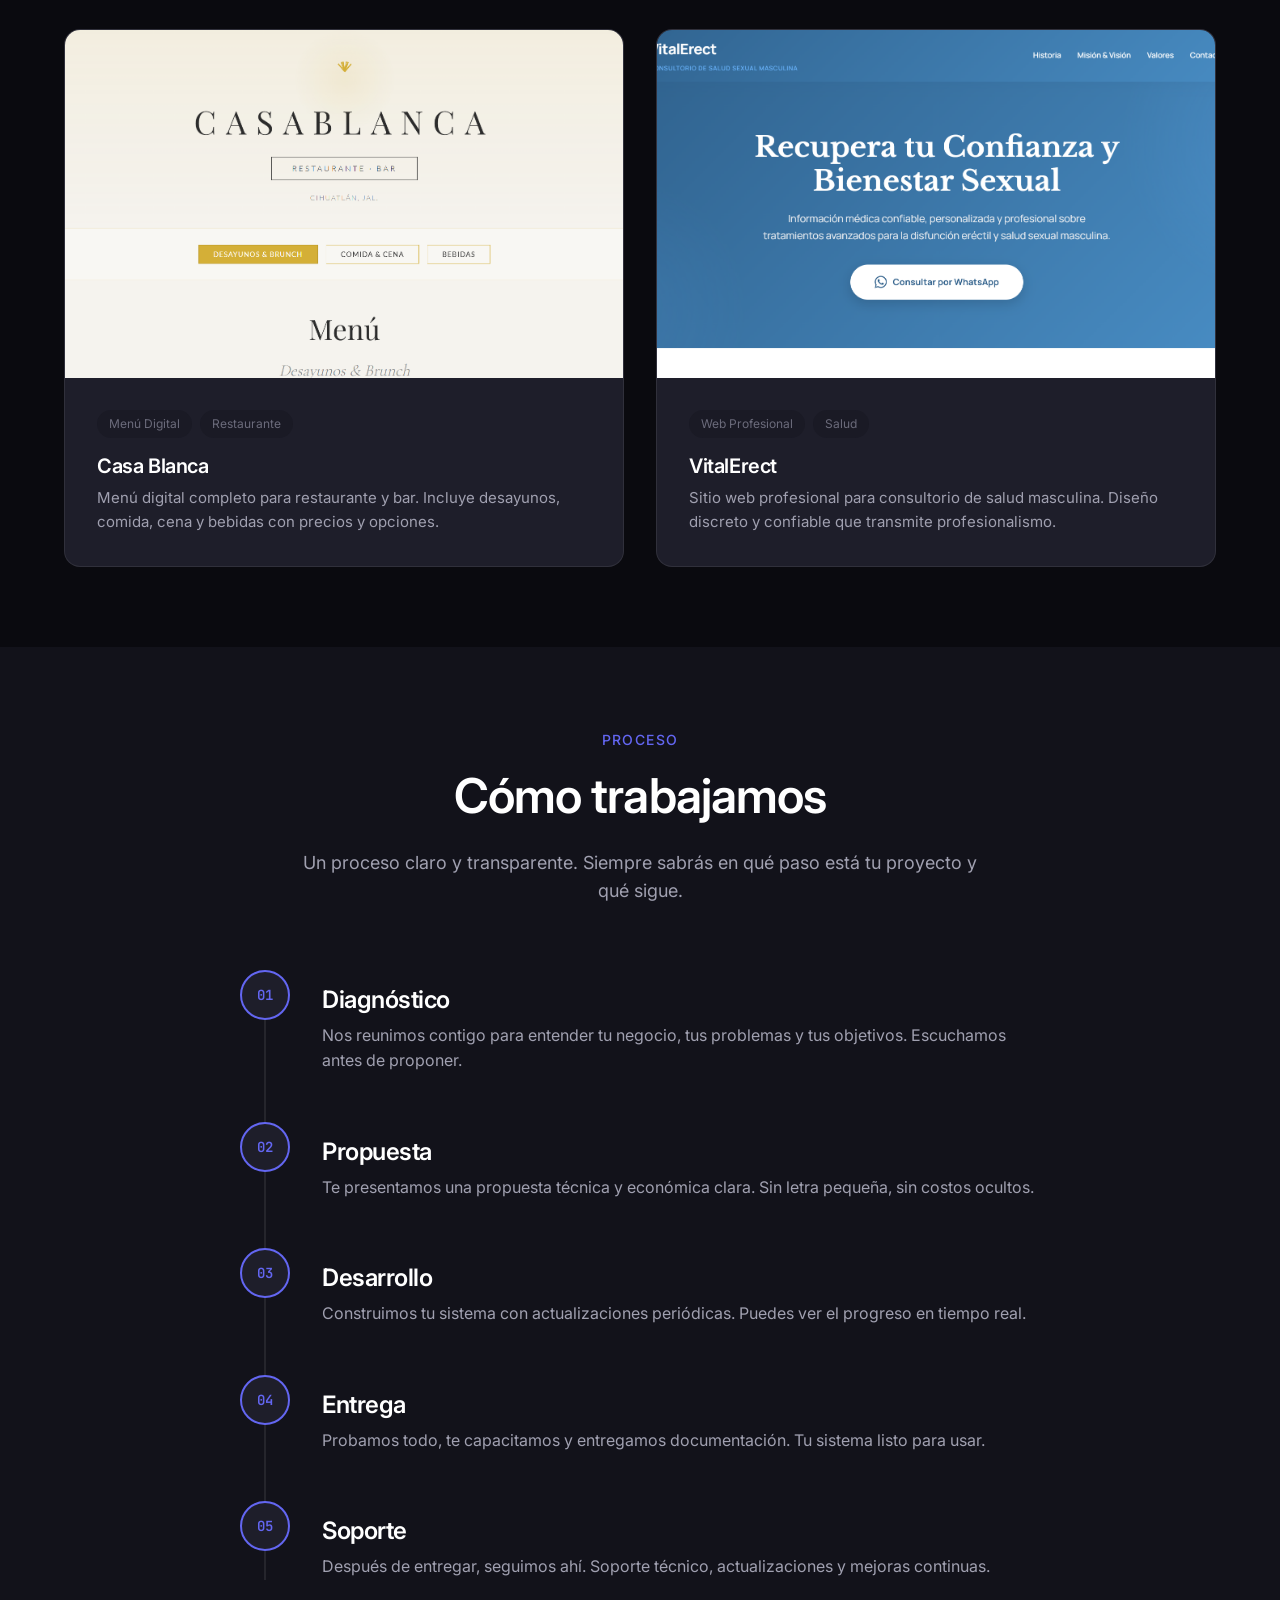
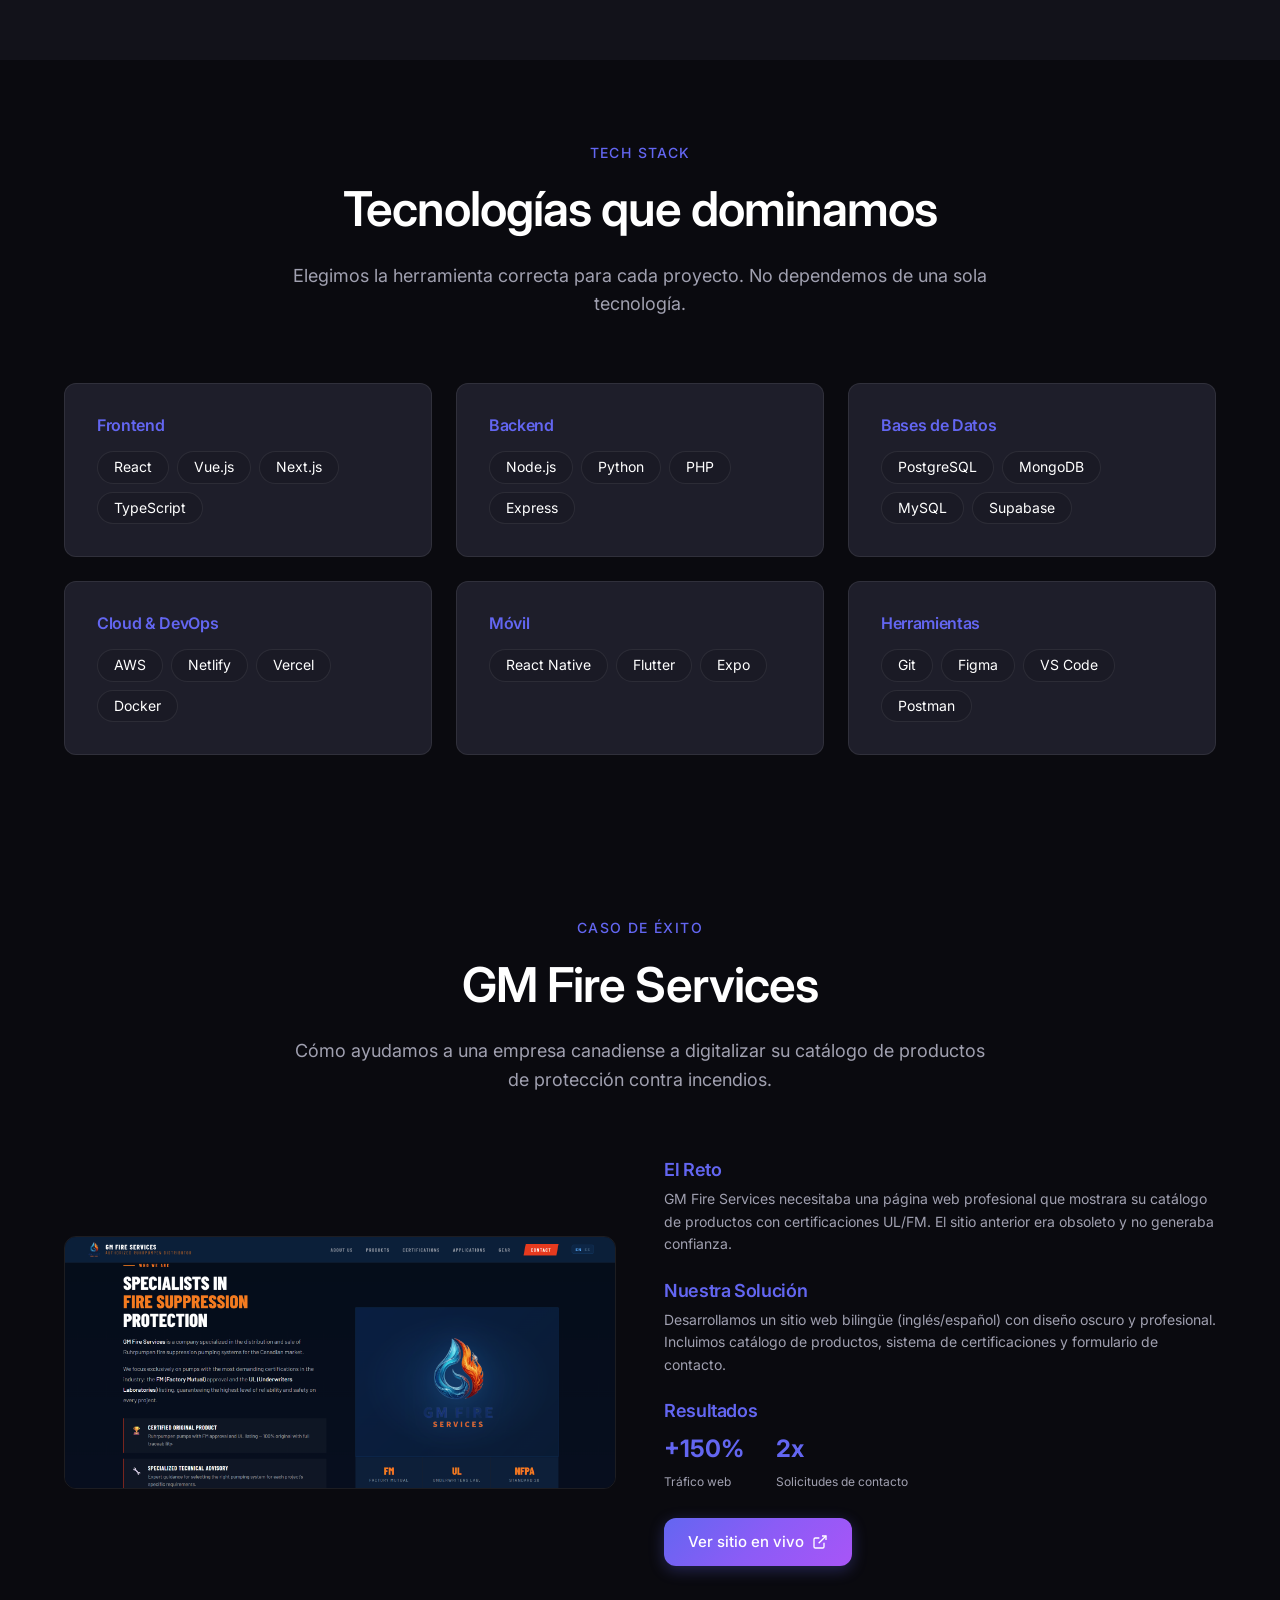
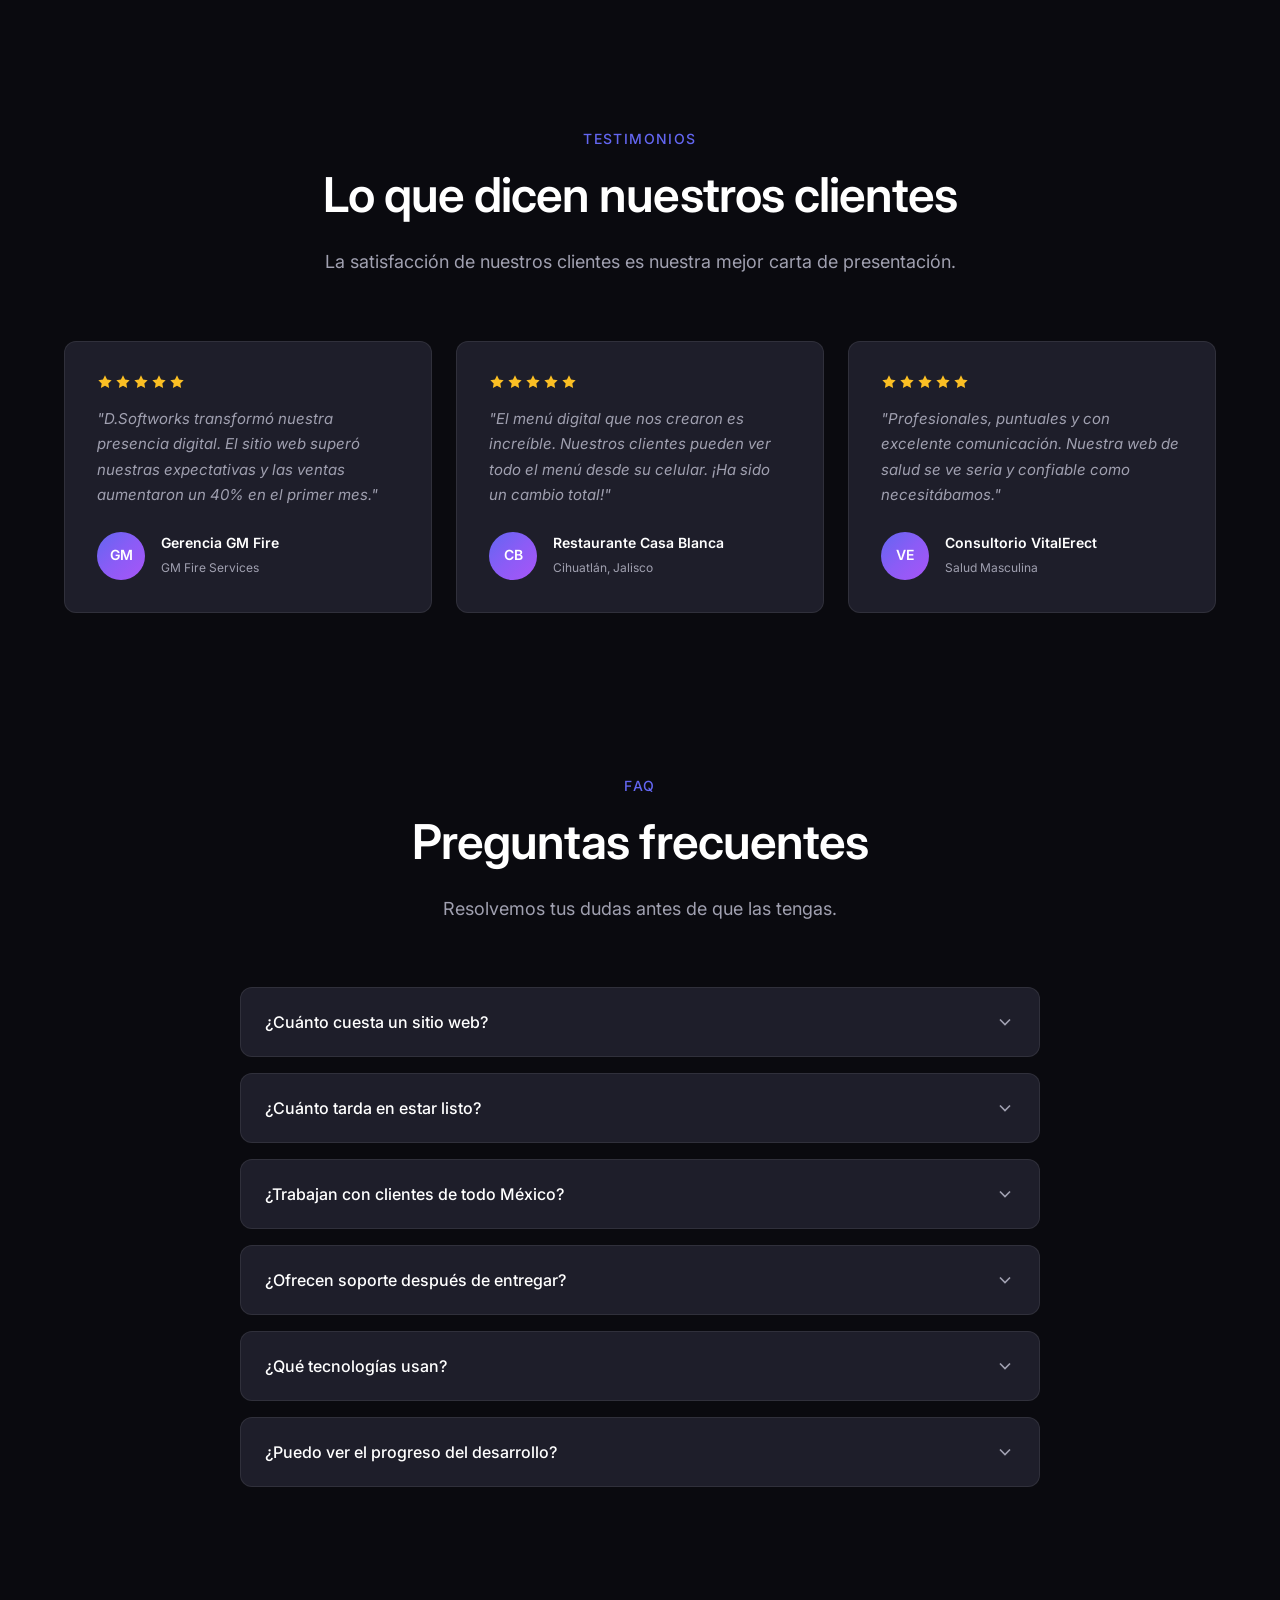
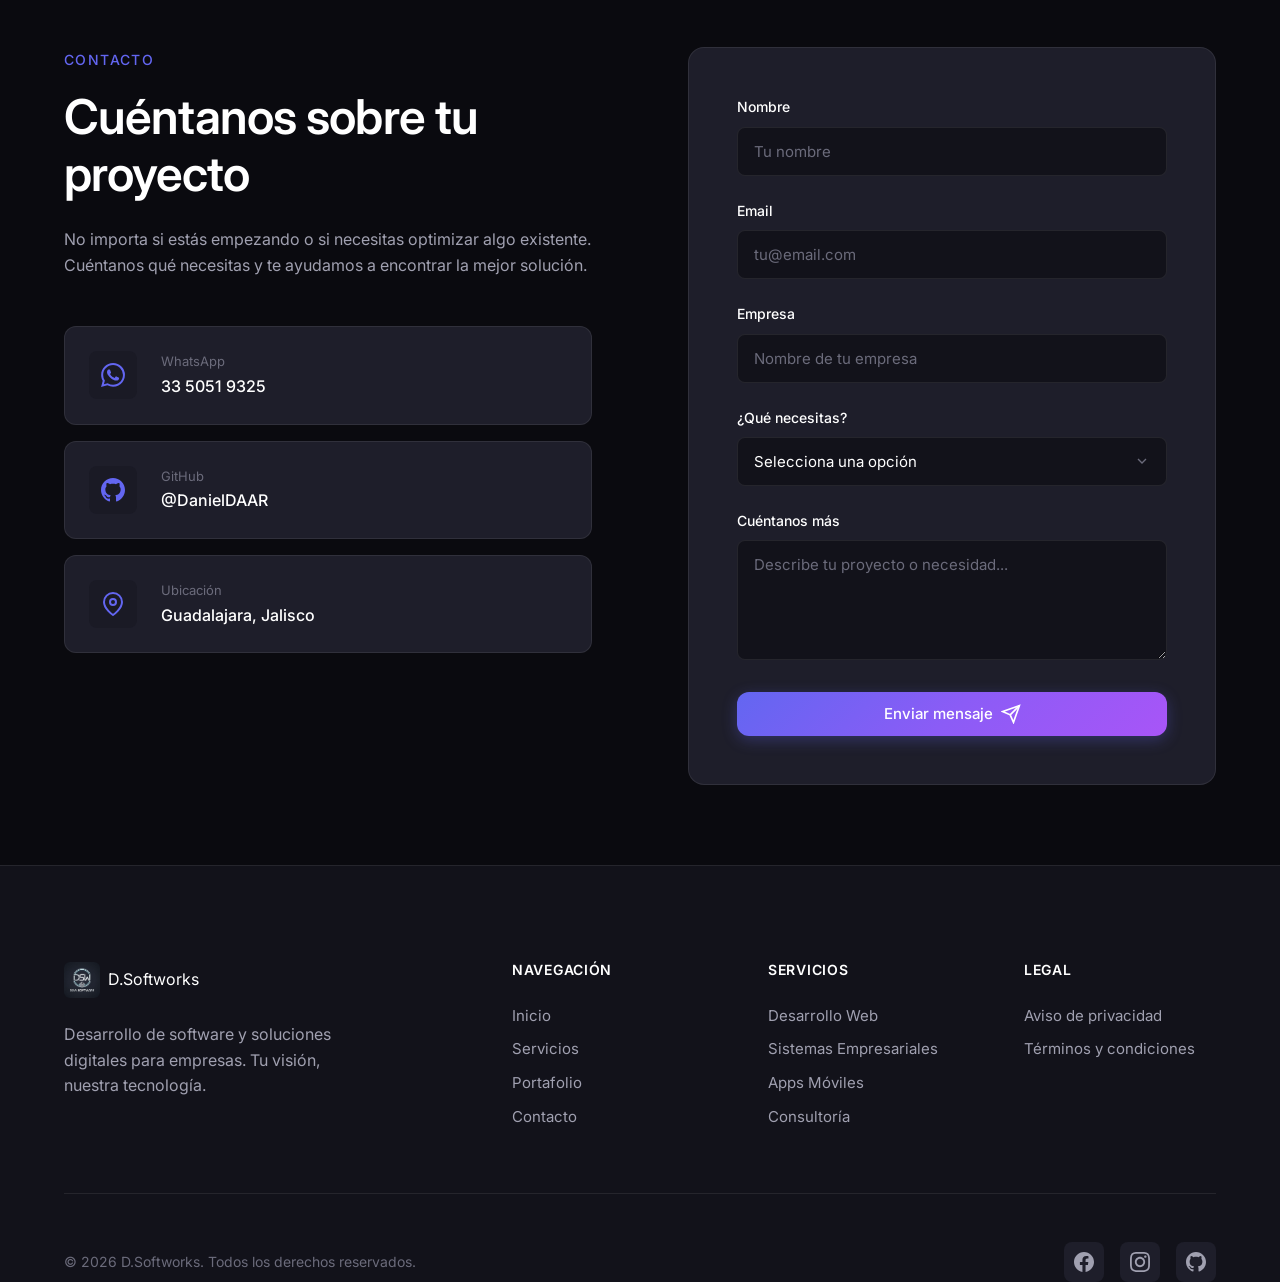
==== commit 29e6925f: "fix: Update stats - +52 projects, 100% satisfaction - Changed '4 proyectos completados' to '+52 proy" ====
--- a/index.html
+++ b/index.html
@@ -151,12 +151,12 @@
                     
                     <div class="hero-stats animate-fade-up" style="animation-delay: 0.4s">
                         <div class="stat">
-                            <span class="stat-number" data-count="4">0</span>
+                            <span class="stat-number">+52</span>
                             <span class="stat-label">Proyectos completados</span>
                         </div>
                         <div class="stat-divider"></div>
                         <div class="stat">
-                            <span class="stat-number" data-count="100">0</span><span class="stat-suffix">%</span>
+                            <span class="stat-number">100%</span>
                             <span class="stat-label">Clientes satisfechos</span>
                         </div>
                         <div class="stat-divider"></div>
--- a/css/styles.css
+++ b/css/styles.css
@@ -1731,12 +1731,470 @@
     gap: var(--spacing-sm);
 }
 
+/* ============================================
+   RESPONSIVE — Mobile First
+   ============================================ */
+
+/* ---------- Tablet (max-width: 1024px) ---------- */
+@media (max-width: 1024px) {
+    .hero-container {
+        grid-template-columns: 1fr;
+        text-align: center;
+    }
+    
+    .hero-content {
+        order: 2;
+    }
+    
+    .hero-visual {
+        order: 1;
+        max-width: 500px;
+        margin: 0 auto;
+    }
+    
+    .hero-description {
+        margin-left: auto;
+        margin-right: auto;
+    }
+    
+    .hero-actions {
+        justify-content: center;
+    }
+    
+    .hero-stats {
+        justify-content: center;
+    }
+    
+    .services-grid,
+    .portfolio-grid,
+    .tech-grid,
+    .testimonials-grid {
+        grid-template-columns: repeat(2, 1fr);
+    }
+    
+    .case-grid {
+        grid-template-columns: 1fr;
+    }
+    
+    .contact-grid {
+        grid-template-columns: 1fr;
+    }
+    
+    .footer-grid {
+        grid-template-columns: 1fr 1fr;
+        gap: var(--spacing-2xl);
+    }
+}
+
+/* ---------- Mobile (max-width: 768px) ---------- */
+@media (max-width: 768px) {
+    /* Navigation */
+    .nav-menu {
+        position: fixed;
+        top: 0;
+        right: -100%;
+        width: 100%;
+        height: 100vh;
+        background: var(--color-bg);
+        flex-direction: column;
+        justify-content: center;
+        padding: var(--spacing-2xl);
+        transition: right var(--transition-base);
+        z-index: var(--z-modal);
+    }
+    
+    .nav-menu.active {
+        right: 0;
+    }
+    
+    .nav-list {
+        flex-direction: column;
+        gap: var(--spacing-2xl);
+        align-items: center;
+    }
+    
+    .nav-link {
+        font-size: 1.5rem;
+        font-weight: 500;
+    }
+    
+    .nav-toggle,
+    .nav-close {
+        display: flex;
+    }
+    
+    .nav-close {
+        position: absolute;
+        top: var(--spacing-xl);
+        right: var(--spacing-xl);
+    }
+    
+    .nav-cta {
+        display: none;
+    }
+    
+    /* Hero */
+    .hero {
+        padding-top: 100px;
+    }
+    
+    .hero-badge {
+        font-size: 0.75rem;
+    }
+    
+    .hero-title {
+        font-size: clamp(1.75rem, 6vw, 2.5rem);
+    }
+    
+    .hero-description {
+        font-size: 1rem;
+    }
+    
+    .hero-visual {
+        max-width: 100%;
+    }
+    
+    .hero-card {
+        font-size: 0.75rem;
+    }
+    
+    .hero-stats {
+        flex-direction: column;
+        gap: var(--spacing-lg);
+    }
+    
+    .stat-divider {
+        width: 40px;
+        height: 1px;
+    }
+    
+    .stat-number {
+        font-size: 2rem;
+    }
+    
+    .hero-scroll {
+        display: none;
+    }
+    
+    /* Sections */
+    .section {
+        padding: 3rem 0;
+    }
+    
+    .section-header {
+        margin-bottom: 2rem;
+    }
+    
+    .section-title {
+        font-size: clamp(1.5rem, 5vw, 2rem);
+    }
+    
+    .section-description {
+        font-size: 1rem;
+    }
+    
+    /* Services */
+    .services-grid {
+        grid-template-columns: 1fr;
+    }
+    
+    .service-card {
+        padding: var(--spacing-xl);
+    }
+    
+    /* Portfolio */
+    .portfolio-grid {
+        grid-template-columns: 1fr;
+    }
+    
+    .project-card {
+        margin-bottom: var(--spacing-lg);
+    }
+    
+    /* Process */
+    .process-timeline {
+        gap: var(--spacing-lg);
+    }
+    
+    .process-step {
+        flex-direction: column;
+        text-align: center;
+    }
+    
+    .step-number {
+        margin-bottom: var(--spacing-md);
+    }
+    
+    /* Technologies */
+    .tech-grid {
+        grid-template-columns: 1fr;
+    }
+    
+    .tech-category {
+        padding: var(--spacing-lg);
+    }
+    
+    /* Testimonials */
+    .testimonials-grid {
+        grid-template-columns: 1fr;
+    }
+    
+    .testimonial-card {
+        padding: var(--spacing-lg);
+    }
+    
+    /* FAQ */
+    .faq-question {
+        font-size: 0.9375rem;
+        padding: var(--spacing-md);
+    }
+    
+    .faq-answer p {
+        padding: 0 var(--spacing-md) var(--spacing-md);
+        font-size: 0.875rem;
+    }
+    
+    /* Contact */
+    .contact-grid {
+        grid-template-columns: 1fr;
+        gap: var(--spacing-2xl);
+    }
+    
+    .contact-info {
+        text-align: center;
+    }
+    
+    .contact-methods {
+        justify-content: center;
+    }
+    
+    .form-group {
+        margin-bottom: var(--spacing-md);
+    }
+    
+    .form-label {
+        font-size: 0.875rem;
+    }
+    
+    .form-input {
+        padding: 0.875rem;
+        font-size: 1rem;
+    }
+    
+    /* Footer */
+    .footer-grid {
+        grid-template-columns: 1fr;
+        text-align: center;
+    }
+    
+    .footer-links {
+        margin-bottom: var(--spacing-xl);
+    }
+    
+    .footer-bottom {
+        flex-direction: column;
+        gap: var(--spacing-lg);
+        text-align: center;
+    }
+    
+    .footer-social {
+        justify-content: center;
+    }
+    
+    /* WhatsApp Button */
+    .whatsapp-float {
+        bottom: 20px;
+        right: 20px;
+        width: 56px;
+        height: 56px;
+    }
+}
+
+/* ---------- Small Mobile (max-width: 480px) ---------- */
 @media (max-width: 480px) {
+    .container {
+        padding: 0 var(--spacing-md);
+    }
+    
     .hero-actions {
         flex-direction: column;
+        width: 100%;
     }
     
     .btn-lg {
         width: 100%;
-    }
-}
+        justify-content: center;
+    }
+    
+    .hero-badge {
+        font-size: 0.6875rem;
+        padding: var(--spacing-xs) var(--spacing-md);
+    }
+    
+    .hero-title {
+        font-size: 1.75rem;
+    }
+    
+    .hero-description {
+        font-size: 0.9375rem;
+    }
+    
+    .section {
+        padding: 2.5rem 0;
+    }
+    
+    .section-tag {
+        font-size: 0.75rem;
+    }
+    
+    .service-card {
+        padding: var(--spacing-lg);
+    }
+    
+    .service-icon {
+        width: 48px;
+        height: 48px;
+    }
+    
+    .project-image {
+        height: 200px;
+    }
+    
+    .process-step {
+        padding: var(--spacing-lg);
+    }
+    
+    .step-number {
+        width: 40px;
+        height: 40px;
+        font-size: 0.875rem;
+    }
+    
+    .tech-item {
+        font-size: 0.8125rem;
+        padding: var(--spacing-xs) var(--spacing-sm);
+    }
+    
+    .testimonial-card {
+        padding: var(--spacing-lg);
+    }
+    
+    .testimonial-text {
+        font-size: 0.875rem;
+    }
+    
+    .faq-question {
+        font-size: 0.875rem;
+        padding: var(--spacing-md);
+    }
+    
+    .faq-answer p {
+        font-size: 0.8125rem;
+    }
+    
+    .contact-methods {
+        flex-direction: column;
+        gap: var(--spacing-md);
+    }
+    
+    .contact-method {
+        width: 100%;
+        justify-content: center;
+    }
+    
+    .form-input {
+        padding: 0.75rem;
+    }
+    
+    .btn-full {
+        padding: 0.875rem;
+    }
+    
+    .footer-description {
+        font-size: 0.875rem;
+    }
+    
+    .footer-title {
+        font-size: 0.875rem;
+    }
+    
+    .footer-links a {
+        font-size: 0.8125rem;
+    }
+}
+
+/* ---------- iPhone SE & smaller (max-width: 375px) ---------- */
+@media (max-width: 375px) {
+    .hero-title {
+        font-size: 1.5rem;
+    }
+    
+    .hero-description {
+        font-size: 0.875rem;
+    }
+    
+    .stat-number {
+        font-size: 1.75rem;
+    }
+    
+    .stat-label {
+        font-size: 0.75rem;
+    }
+    
+    .service-title {
+        font-size: 1.125rem;
+    }
+    
+    .project-title {
+        font-size: 1.125rem;
+    }
+    
+    .step-title {
+        font-size: 1rem;
+    }
+}
+
+/* ---------- Touch Device Improvements ---------- */
+@media (hover: none) and (pointer: coarse) {
+    .btn:hover {
+        transform: none;
+    }
+    
+    .service-card:hover,
+    .project-card:hover,
+    .testimonial-card:hover {
+        transform: none;
+    }
+    
+    .nav-link:hover {
+        color: var(--color-text);
+    }
+}
+
+/* ---------- Safe Area (Notch devices) ---------- */
+@supports (padding: env(safe-area-inset-bottom)) {
+    .whatsapp-float {
+        bottom: calc(20px + env(safe-area-inset-bottom));
+    }
+    
+    .footer {
+        padding-bottom: env(safe-area-inset-bottom);
+    }
+}
+
+/* ---------- Dark Mode Support ---------- */
+@media (prefers-color-scheme: dark) {
+    :root {
+        --color-bg: #0a0a0f;
+        --color-bg-secondary: #12121a;
+        --color-text: #ffffff;
+    }
+}
+
+/* ---------- High Contrast ---------- */
+@media (prefers-contrast: high) {
+    :root {
+        --color-border: rgba(255, 255, 255, 0.2);
+        --color-text-secondary: #c0c0c0;
+    }
+}
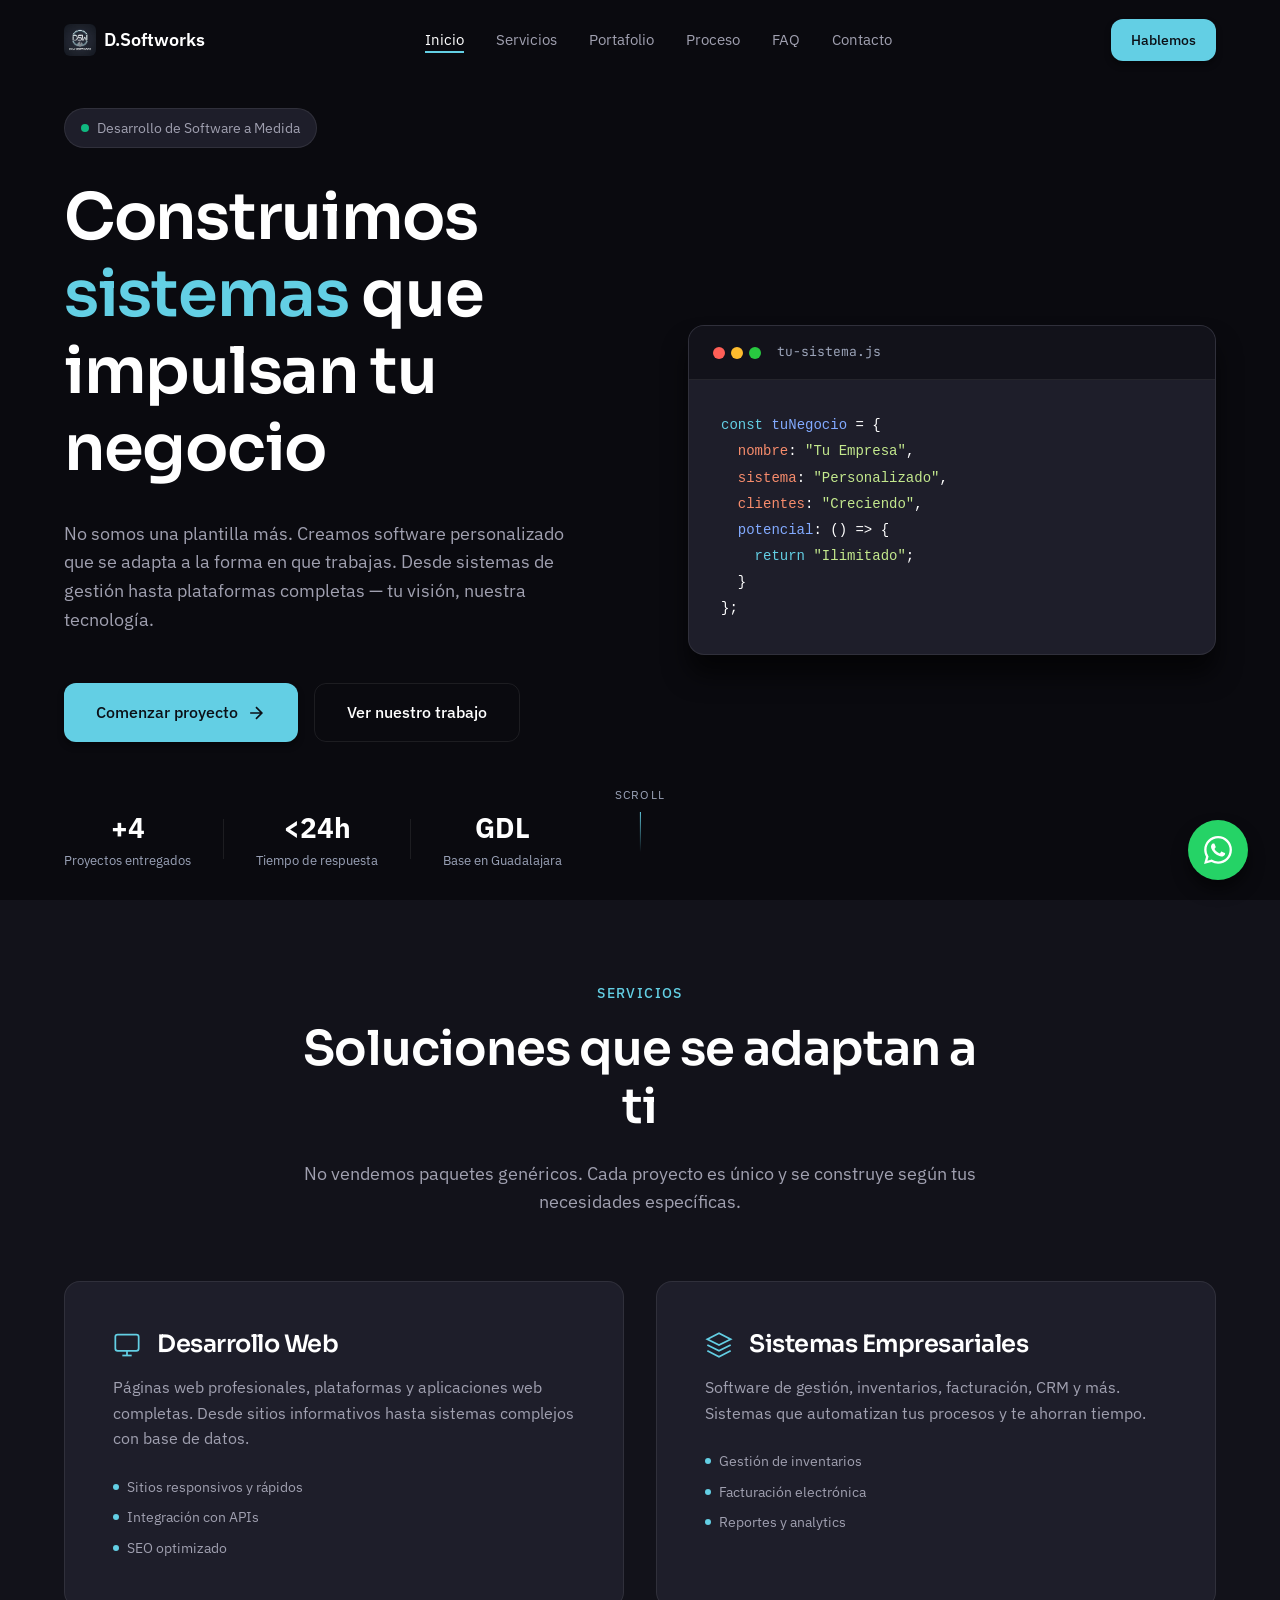
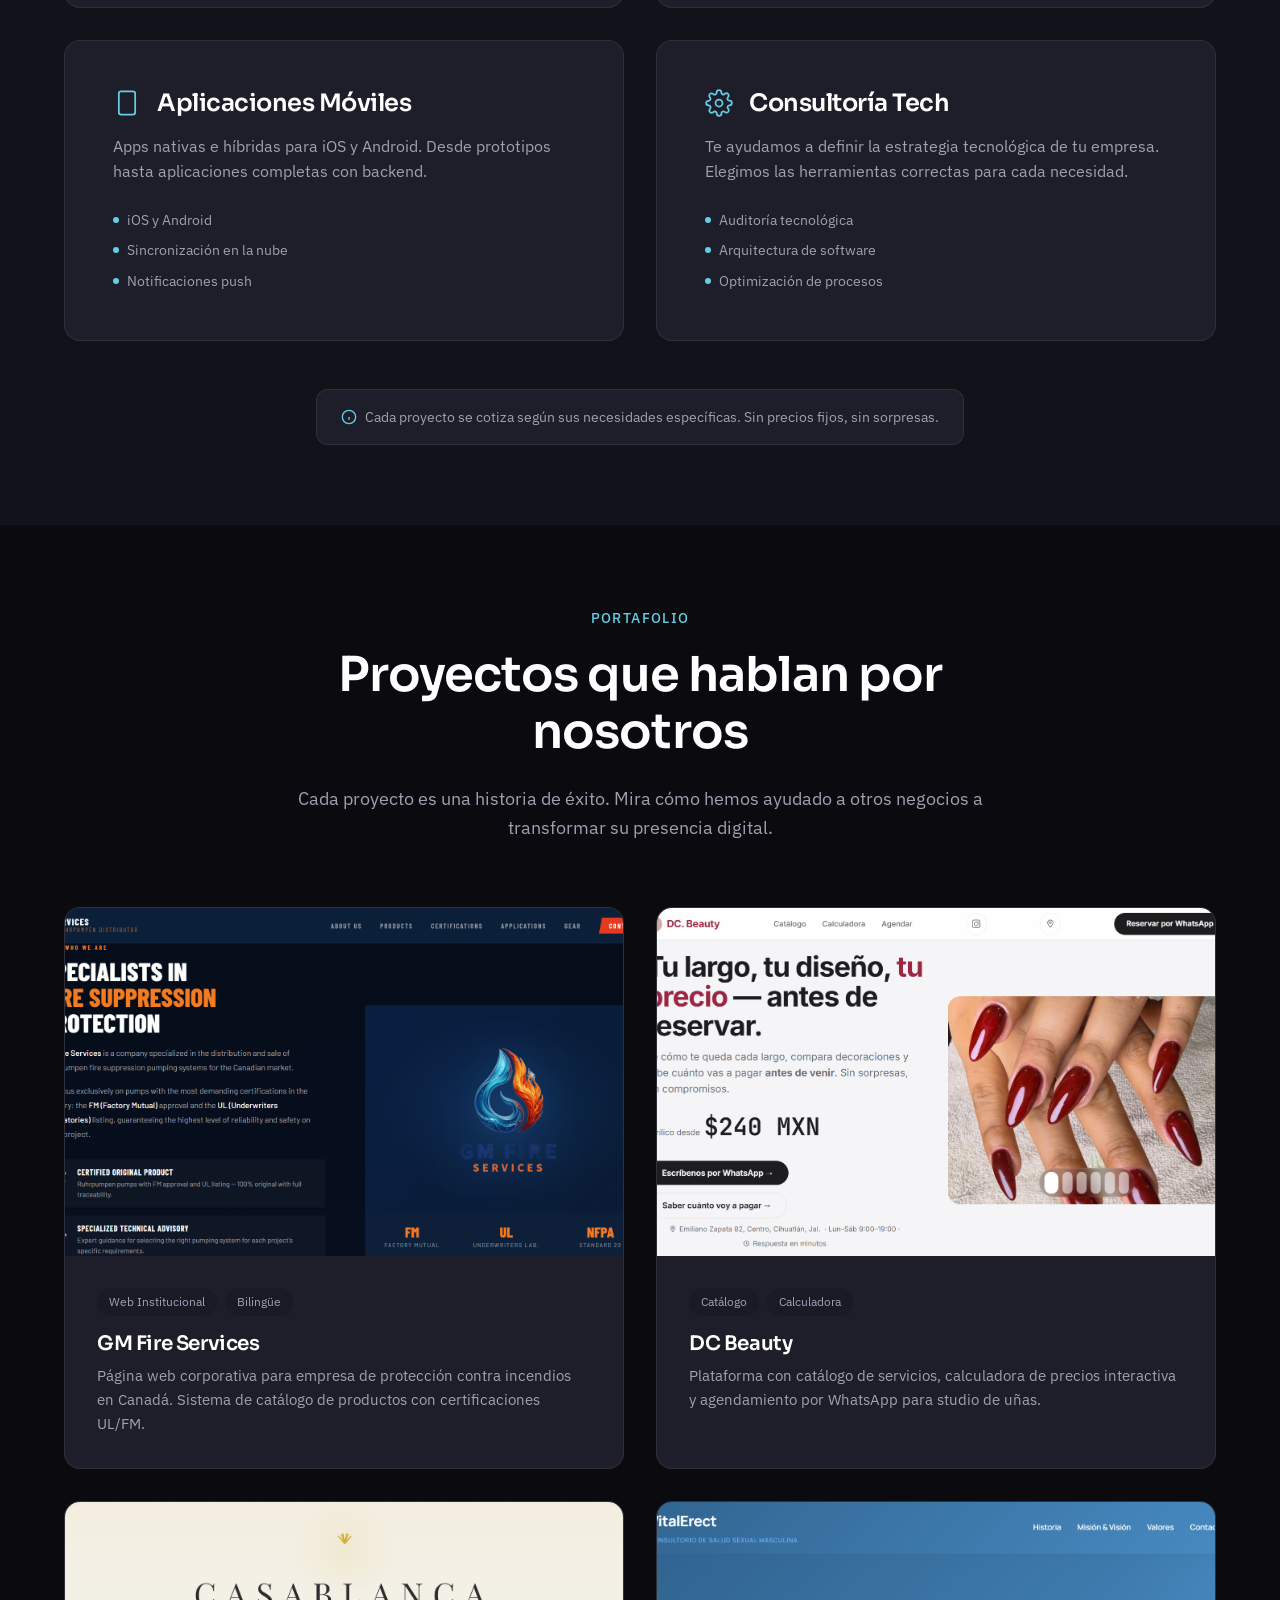
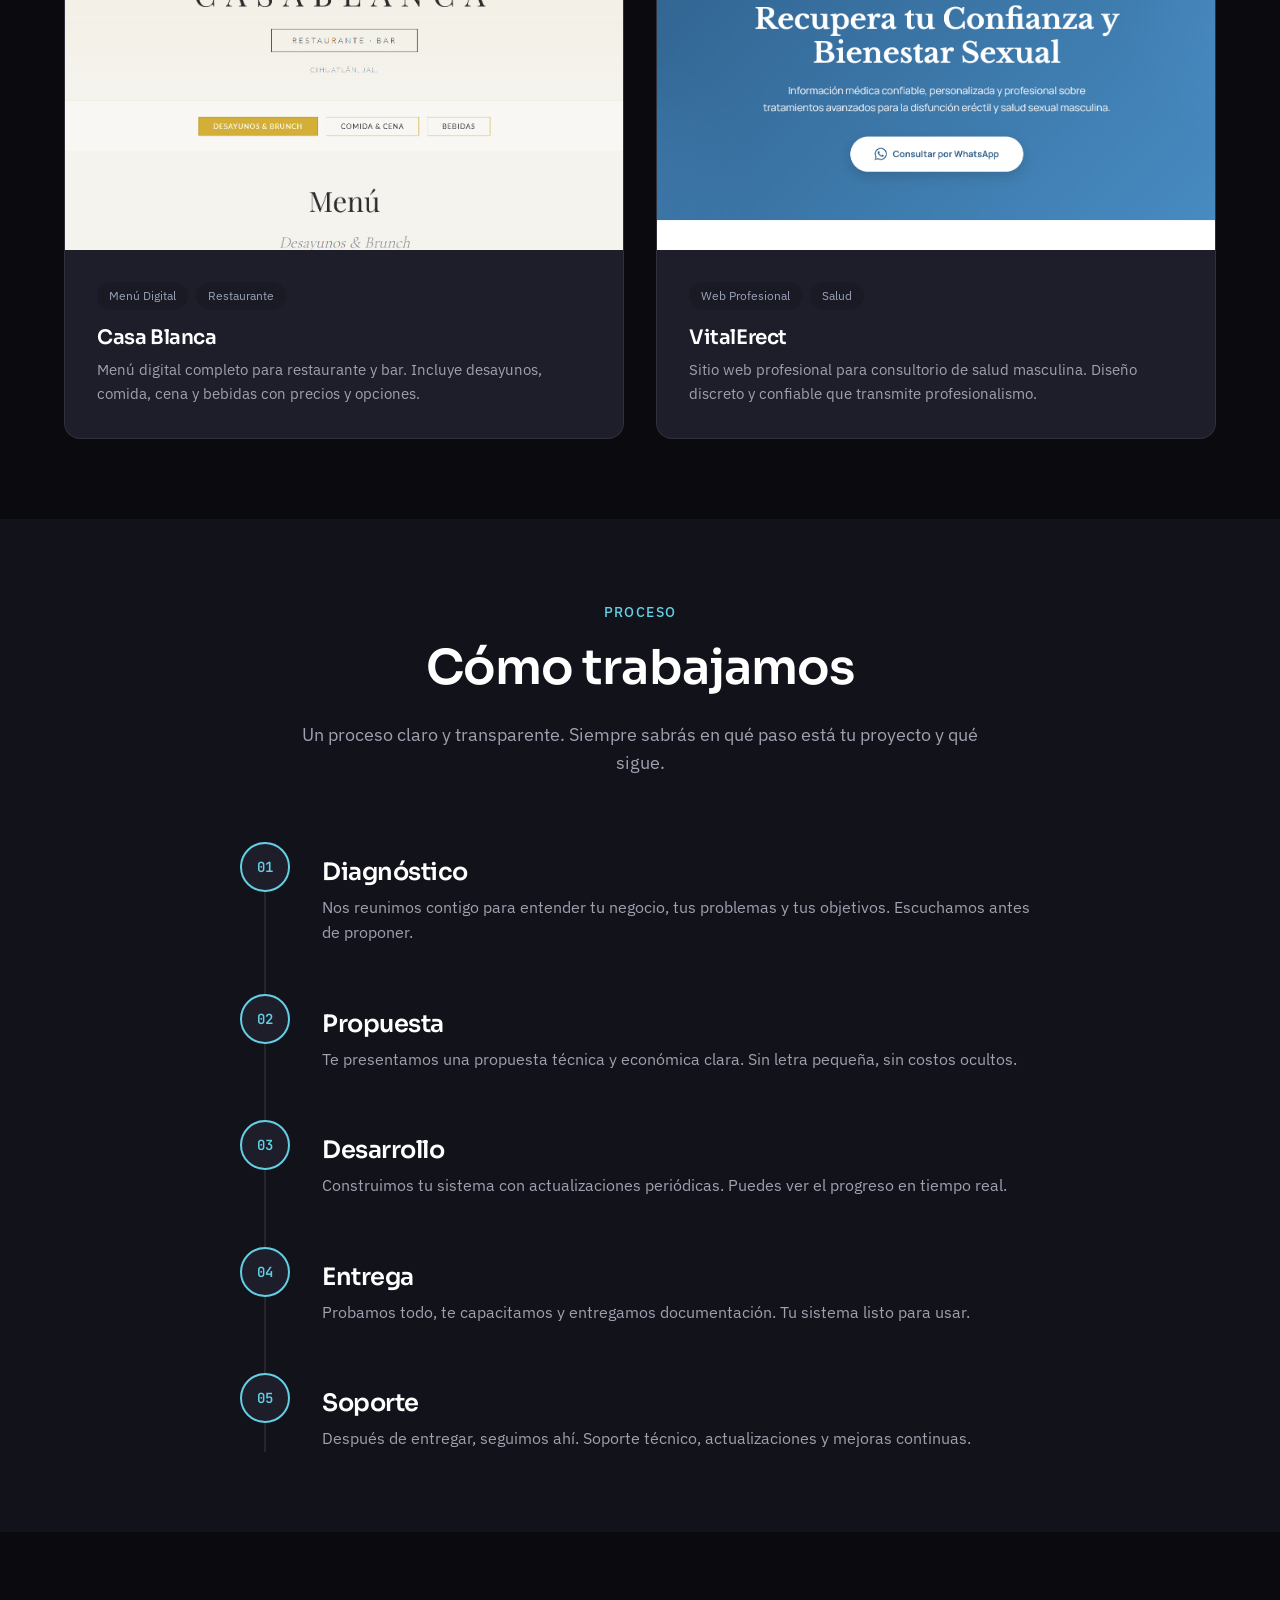
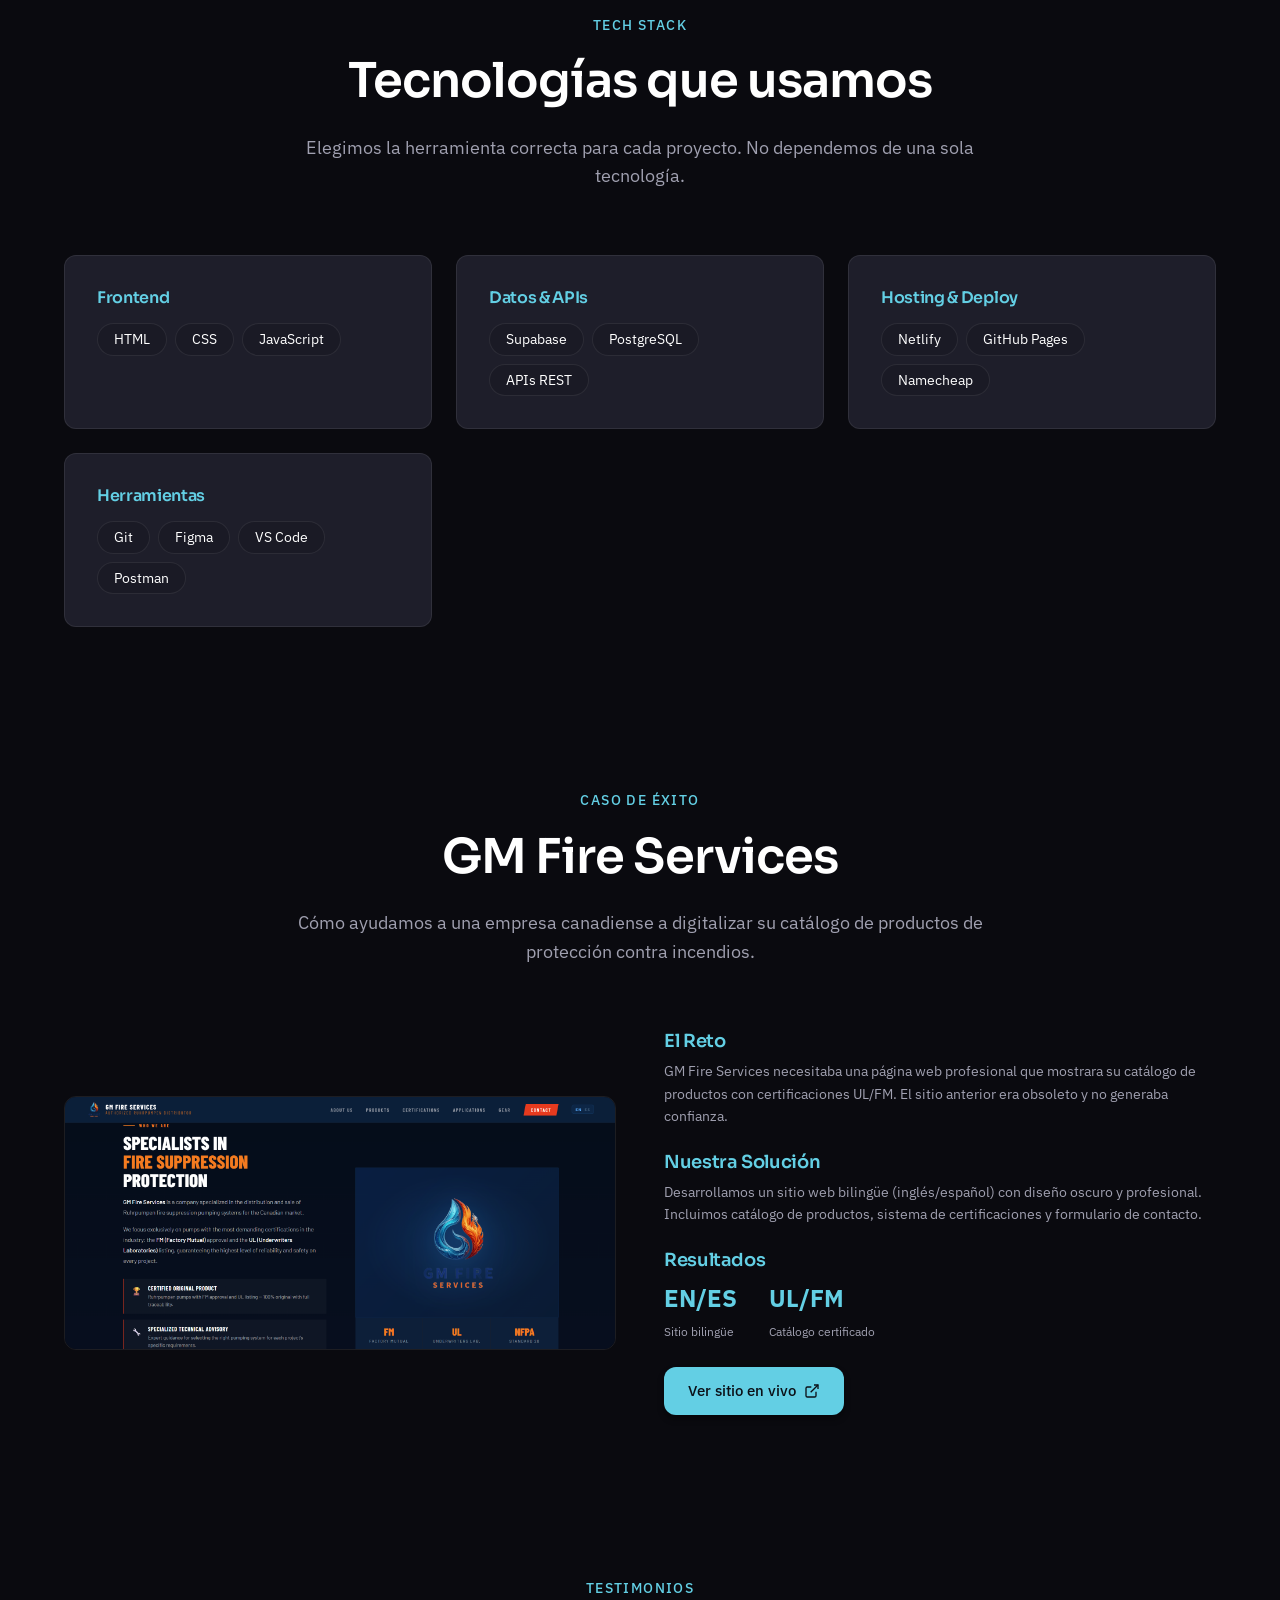
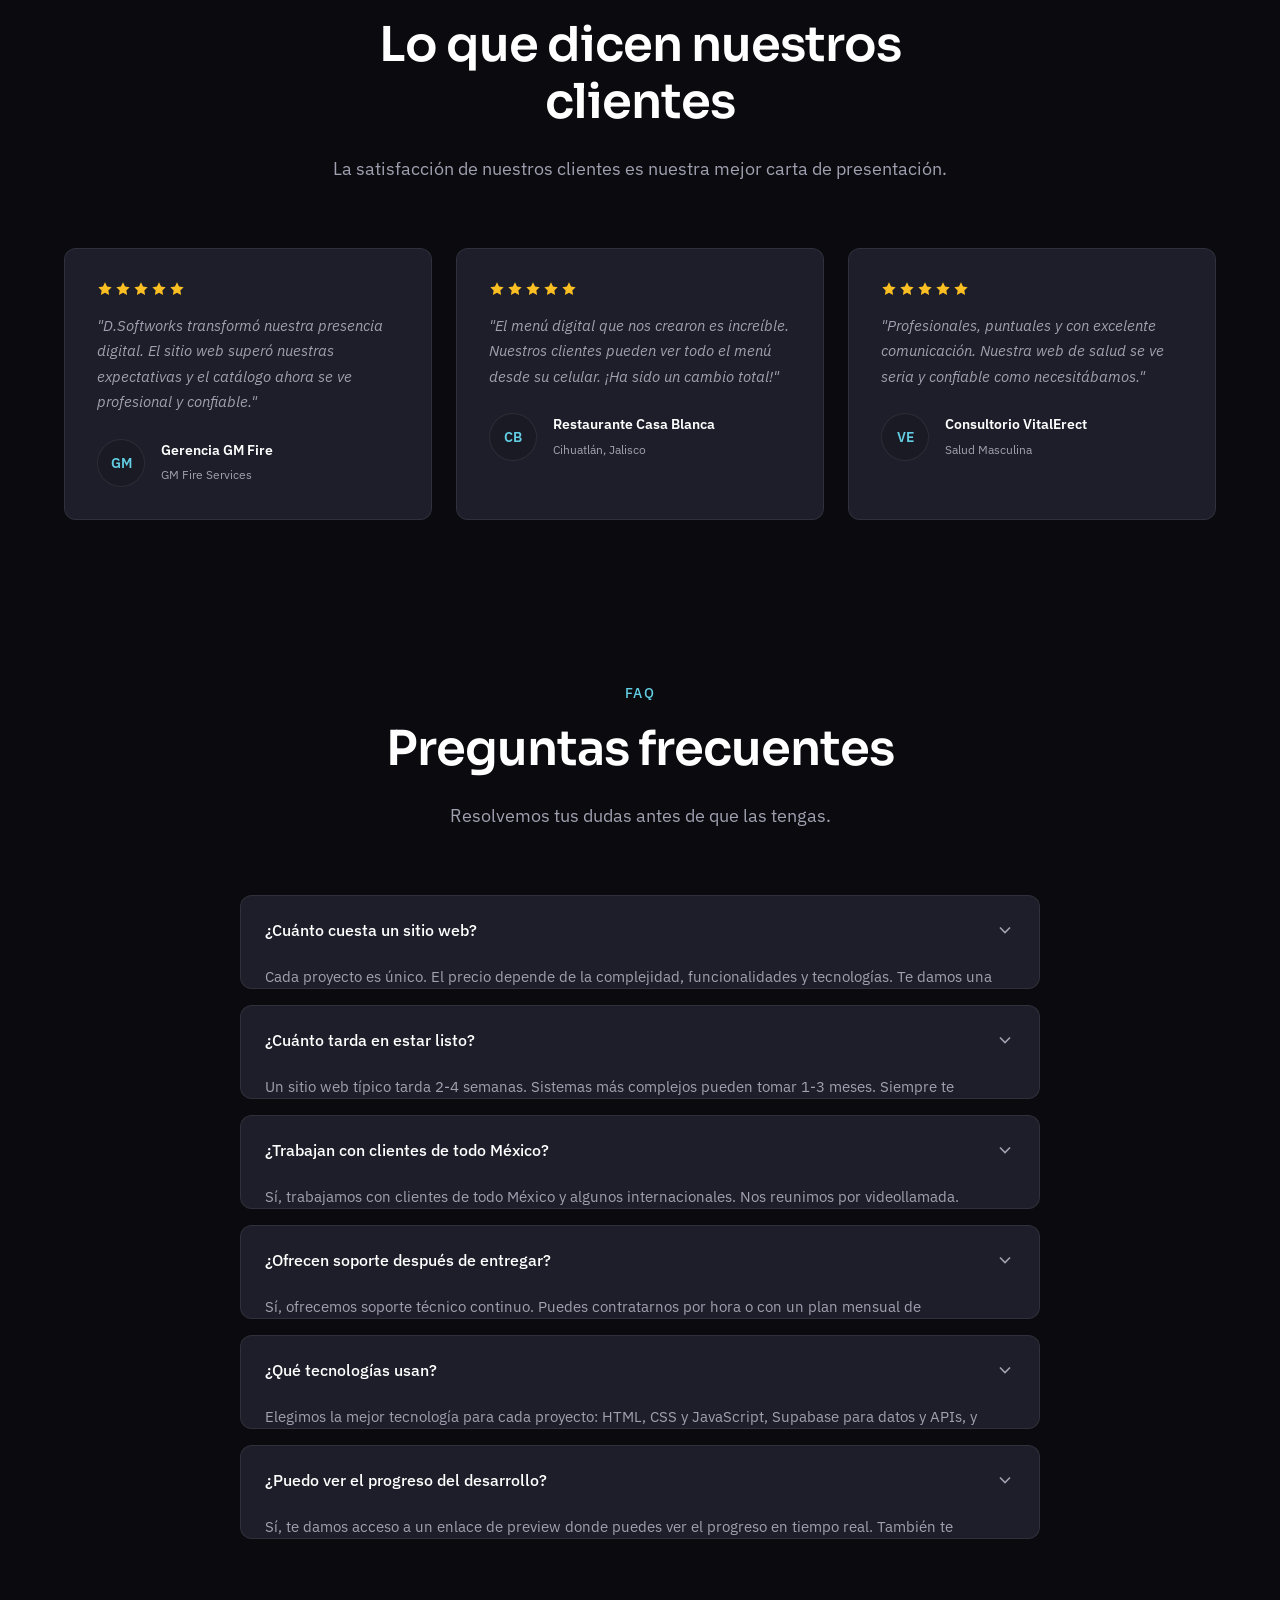
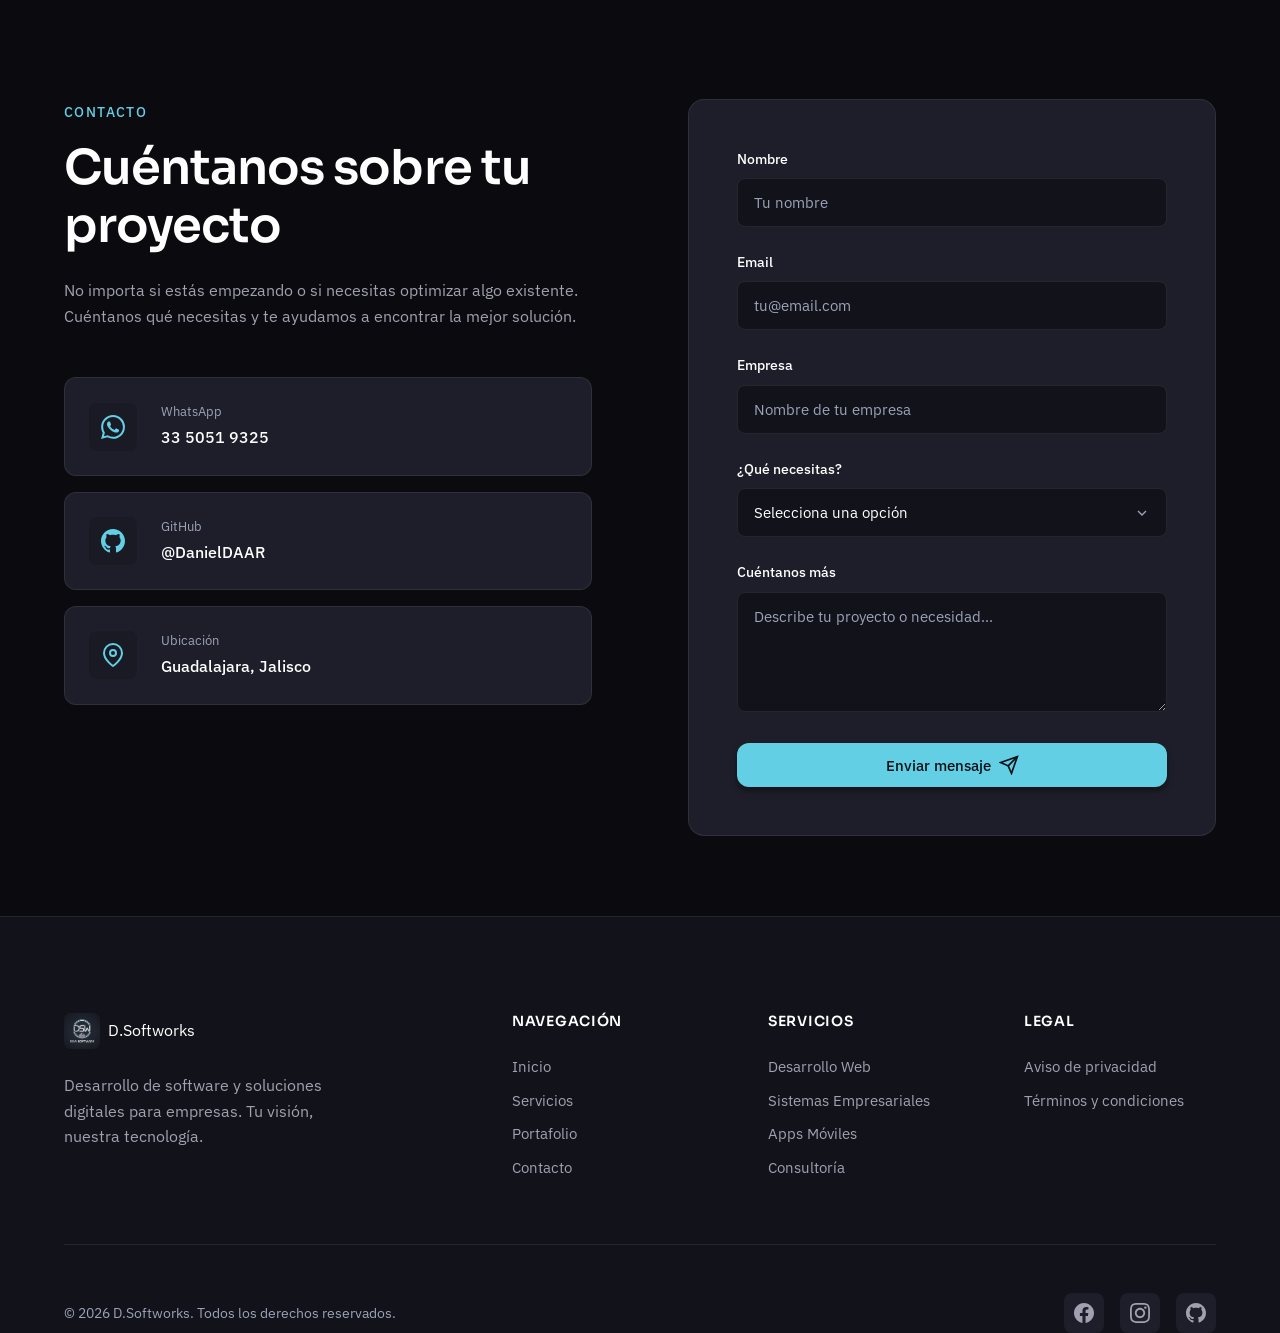
==== commit a573b349: "feat: Apply DSW cyan brand, fix a11y/contrast, honest copy and assets" ====
--- a/index.html
+++ b/index.html
@@ -13,7 +13,7 @@
     <meta property="og:description" content="Creamos sistemas, páginas web y herramientas digitales que impulsan tu negocio al siguiente nivel.">
     <meta property="og:type" content="website">
     <meta property="og:url" content="https://dsoftworks.netlify.app">
-    <meta property="og:image" content="img/logo.jpg">
+    <meta property="og:image" content="https://dsoftworks.netlify.app/img/logo.jpg">
     
     <!-- Favicon -->
     <link rel="icon" type="image/jpeg" href="img/logo.jpg">
@@ -22,7 +22,7 @@
     <!-- Fonts -->
     <link rel="preconnect" href="https://fonts.googleapis.com">
     <link rel="preconnect" href="https://fonts.gstatic.com" crossorigin>
-    <link href="https://fonts.googleapis.com/css2?family=Inter:wght@300;400;500;600;700;800&family=JetBrains+Mono:wght@400;500&display=swap" rel="stylesheet">
+    <link href="https://fonts.googleapis.com/css2?family=IBM+Plex+Sans:wght@400;500;600;700&family=Sora:wght@600;700&family=JetBrains+Mono:wght@400;500&display=swap" rel="stylesheet">
     
     <!-- Styles -->
     <link rel="stylesheet" href="css/styles.css">
@@ -115,11 +115,6 @@
     <main>
         <!-- Hero Section -->
         <section id="inicio" class="hero">
-            <div class="hero-bg">
-                <div class="hero-grid"></div>
-                <div class="hero-glow"></div>
-            </div>
-            
             <div class="container hero-container">
                 <div class="hero-content">
                     <div class="hero-badge animate-fade-up">
@@ -151,18 +146,18 @@
                     
                     <div class="hero-stats animate-fade-up" style="animation-delay: 0.4s">
                         <div class="stat">
-                            <span class="stat-number">+52</span>
-                            <span class="stat-label">Proyectos completados</span>
+                            <span class="stat-number">+4</span>
+                            <span class="stat-label">Proyectos entregados</span>
                         </div>
                         <div class="stat-divider"></div>
                         <div class="stat">
-                            <span class="stat-number">100%</span>
-                            <span class="stat-label">Clientes satisfechos</span>
+                            <span class="stat-number">&lt;24h</span>
+                            <span class="stat-label">Tiempo de respuesta</span>
                         </div>
                         <div class="stat-divider"></div>
                         <div class="stat">
-                            <span class="stat-number">24/7</span>
-                            <span class="stat-label">Soporte disponible</span>
+                            <span class="stat-number">GDL</span>
+                            <span class="stat-label">Base en Guadalajara</span>
                         </div>
                     </div>
                 </div>
@@ -212,14 +207,16 @@
                 <div class="services-grid">
                     <!-- Service 1 -->
                     <article class="service-card">
-                        <div class="service-icon">
-                            <svg width="32" height="32" viewBox="0 0 24 24" fill="none" stroke="currentColor" stroke-width="1.5">
-                                <rect x="2" y="3" width="20" height="14" rx="2" ry="2"/>
-                                <line x1="8" y1="21" x2="16" y2="21"/>
-                                <line x1="12" y1="17" x2="12" y2="21"/>
-                            </svg>
-                        </div>
-                        <h3 class="service-title">Desarrollo Web</h3>
+                        <div class="service-head">
+                            <div class="service-icon">
+                                <svg width="28" height="28" viewBox="0 0 24 24" fill="none" stroke="currentColor" stroke-width="1.5">
+                                    <rect x="2" y="3" width="20" height="14" rx="2" ry="2"/>
+                                    <line x1="8" y1="21" x2="16" y2="21"/>
+                                    <line x1="12" y1="17" x2="12" y2="21"/>
+                                </svg>
+                            </div>
+                            <h3 class="service-title">Desarrollo Web</h3>
+                        </div>
                         <p class="service-description">
                             Páginas web profesionales, plataformas y aplicaciones web completas. 
                             Desde sitios informativos hasta sistemas complejos con base de datos.
@@ -233,14 +230,16 @@
                     
                     <!-- Service 2 -->
                     <article class="service-card">
-                        <div class="service-icon">
-                            <svg width="32" height="32" viewBox="0 0 24 24" fill="none" stroke="currentColor" stroke-width="1.5">
-                                <path d="M12 2L2 7l10 5 10-5-10-5z"/>
-                                <path d="M2 17l10 5 10-5"/>
-                                <path d="M2 12l10 5 10-5"/>
-                            </svg>
-                        </div>
-                        <h3 class="service-title">Sistemas Empresariales</h3>
+                        <div class="service-head">
+                            <div class="service-icon">
+                                <svg width="28" height="28" viewBox="0 0 24 24" fill="none" stroke="currentColor" stroke-width="1.5">
+                                    <path d="M12 2L2 7l10 5 10-5-10-5z"/>
+                                    <path d="M2 17l10 5 10-5"/>
+                                    <path d="M2 12l10 5 10-5"/>
+                                </svg>
+                            </div>
+                            <h3 class="service-title">Sistemas Empresariales</h3>
+                        </div>
                         <p class="service-description">
                             Software de gestión, inventarios, facturación, CRM y más. 
                             Sistemas que automatizan tus procesos y te ahorran tiempo.
@@ -254,13 +253,15 @@
                     
                     <!-- Service 3 -->
                     <article class="service-card">
-                        <div class="service-icon">
-                            <svg width="32" height="32" viewBox="0 0 24 24" fill="none" stroke="currentColor" stroke-width="1.5">
-                                <rect x="5" y="2" width="14" height="20" rx="2" ry="2"/>
-                                <line x1="12" y1="18" x2="12.01" y2="18"/>
-                            </svg>
-                        </div>
-                        <h3 class="service-title">Aplicaciones Móviles</h3>
+                        <div class="service-head">
+                            <div class="service-icon">
+                                <svg width="28" height="28" viewBox="0 0 24 24" fill="none" stroke="currentColor" stroke-width="1.5">
+                                    <rect x="5" y="2" width="14" height="20" rx="2" ry="2"/>
+                                    <line x1="12" y1="18" x2="12.01" y2="18"/>
+                                </svg>
+                            </div>
+                            <h3 class="service-title">Aplicaciones Móviles</h3>
+                        </div>
                         <p class="service-description">
                             Apps nativas e híbridas para iOS y Android. 
                             Desde prototipos hasta aplicaciones completas con backend.
@@ -274,13 +275,15 @@
                     
                     <!-- Service 4 -->
                     <article class="service-card">
-                        <div class="service-icon">
-                            <svg width="32" height="32" viewBox="0 0 24 24" fill="none" stroke="currentColor" stroke-width="1.5">
-                                <circle cx="12" cy="12" r="3"/>
-                                <path d="M19.4 15a1.65 1.65 0 0 0 .33 1.82l.06.06a2 2 0 0 1 0 2.83 2 2 0 0 1-2.83 0l-.06-.06a1.65 1.65 0 0 0-1.82-.33 1.65 1.65 0 0 0-1 1.51V21a2 2 0 0 1-2 2 2 2 0 0 1-2-2v-.09A1.65 1.65 0 0 0 9 19.4a1.65 1.65 0 0 0-1.82.33l-.06.06a2 2 0 0 1-2.83 0 2 2 0 0 1 0-2.83l.06-.06a1.65 1.65 0 0 0 .33-1.82 1.65 1.65 0 0 0-1.51-1H3a2 2 0 0 1-2-2 2 2 0 0 1 2-2h.09A1.65 1.65 0 0 0 4.6 9a1.65 1.65 0 0 0-.33-1.82l-.06-.06a2 2 0 0 1 0-2.83 2 2 0 0 1 2.83 0l.06.06a1.65 1.65 0 0 0 1.82.33H9a1.65 1.65 0 0 0 1-1.51V3a2 2 0 0 1 2-2 2 2 0 0 1 2 2v.09a1.65 1.65 0 0 0 1 1.51 1.65 1.65 0 0 0 1.82-.33l.06-.06a2 2 0 0 1 2.83 0 2 2 0 0 1 0 2.83l-.06.06a1.65 1.65 0 0 0-.33 1.82V9a1.65 1.65 0 0 0 1.51 1H21a2 2 0 0 1 2 2 2 2 0 0 1-2 2h-.09a1.65 1.65 0 0 0-1.51 1z"/>
-                            </svg>
-                        </div>
-                        <h3 class="service-title">Consultoría Tech</h3>
+                        <div class="service-head">
+                            <div class="service-icon">
+                                <svg width="28" height="28" viewBox="0 0 24 24" fill="none" stroke="currentColor" stroke-width="1.5">
+                                    <circle cx="12" cy="12" r="3"/>
+                                    <path d="M19.4 15a1.65 1.65 0 0 0 .33 1.82l.06.06a2 2 0 0 1 0 2.83 2 2 0 0 1-2.83 0l-.06-.06a1.65 1.65 0 0 0-1.82-.33 1.65 1.65 0 0 0-1 1.51V21a2 2 0 0 1-2 2 2 2 0 0 1-2-2v-.09A1.65 1.65 0 0 0 9 19.4a1.65 1.65 0 0 0-1.82.33l-.06.06a2 2 0 0 1-2.83 0 2 2 0 0 1 0-2.83l.06-.06a1.65 1.65 0 0 0 .33-1.82 1.65 1.65 0 0 0-1.51-1H3a2 2 0 0 1-2-2 2 2 0 0 1 2-2h.09A1.65 1.65 0 0 0 4.6 9a1.65 1.65 0 0 0-.33-1.82l-.06-.06a2 2 0 0 1 0-2.83 2 2 0 0 1 2.83 0l.06.06a1.65 1.65 0 0 0 1.82.33H9a1.65 1.65 0 0 0 1-1.51V3a2 2 0 0 1 2-2 2 2 0 0 1 2 2v.09a1.65 1.65 0 0 0 1 1.51 1.65 1.65 0 0 0 1.82-.33l.06-.06a2 2 0 0 1 2.83 0 2 2 0 0 1 0 2.83l-.06.06a1.65 1.65 0 0 0-.33 1.82V9a1.65 1.65 0 0 0 1.51 1H21a2 2 0 0 1 2 2 2 2 0 0 1-2 2h-.09a1.65 1.65 0 0 0-1.51 1z"/>
+                                </svg>
+                            </div>
+                            <h3 class="service-title">Consultoría Tech</h3>
+                        </div>
                         <p class="service-description">
                             Te ayudamos a definir la estrategia tecnológica de tu empresa. 
                             Elegimos las herramientas correctas para cada necesidad.
@@ -510,7 +513,7 @@
             <div class="container">
                 <div class="section-header">
                     <span class="section-tag">Tech Stack</span>
-                    <h2 class="section-title">Tecnologías que dominamos</h2>
+                    <h2 class="section-title">Tecnologías que usamos</h2>
                     <p class="section-description">
                         Elegimos la herramienta correcta para cada proyecto. 
                         No dependemos de una sola tecnología.
@@ -522,85 +525,43 @@
                         <h3 class="tech-category-title">Frontend</h3>
                         <div class="tech-items">
                             <div class="tech-item">
-                                <span class="tech-name">React</span>
-                            </div>
-                            <div class="tech-item">
-                                <span class="tech-name">Vue.js</span>
-                            </div>
-                            <div class="tech-item">
-                                <span class="tech-name">Next.js</span>
-                            </div>
-                            <div class="tech-item">
-                                <span class="tech-name">TypeScript</span>
+                                <span class="tech-name">HTML</span>
+                            </div>
+                            <div class="tech-item">
+                                <span class="tech-name">CSS</span>
+                            </div>
+                            <div class="tech-item">
+                                <span class="tech-name">JavaScript</span>
                             </div>
                         </div>
                     </div>
                     
                     <div class="tech-category">
-                        <h3 class="tech-category-title">Backend</h3>
+                        <h3 class="tech-category-title">Datos & APIs</h3>
                         <div class="tech-items">
                             <div class="tech-item">
-                                <span class="tech-name">Node.js</span>
-                            </div>
-                            <div class="tech-item">
-                                <span class="tech-name">Python</span>
-                            </div>
-                            <div class="tech-item">
-                                <span class="tech-name">PHP</span>
-                            </div>
-                            <div class="tech-item">
-                                <span class="tech-name">Express</span>
+                                <span class="tech-name">Supabase</span>
+                            </div>
+                            <div class="tech-item">
+                                <span class="tech-name">PostgreSQL</span>
+                            </div>
+                            <div class="tech-item">
+                                <span class="tech-name">APIs REST</span>
                             </div>
                         </div>
                     </div>
                     
                     <div class="tech-category">
-                        <h3 class="tech-category-title">Bases de Datos</h3>
+                        <h3 class="tech-category-title">Hosting & Deploy</h3>
                         <div class="tech-items">
                             <div class="tech-item">
-                                <span class="tech-name">PostgreSQL</span>
-                            </div>
-                            <div class="tech-item">
-                                <span class="tech-name">MongoDB</span>
-                            </div>
-                            <div class="tech-item">
-                                <span class="tech-name">MySQL</span>
-                            </div>
-                            <div class="tech-item">
-                                <span class="tech-name">Supabase</span>
-                            </div>
-                        </div>
-                    </div>
-                    
-                    <div class="tech-category">
-                        <h3 class="tech-category-title">Cloud & DevOps</h3>
-                        <div class="tech-items">
-                            <div class="tech-item">
-                                <span class="tech-name">AWS</span>
-                            </div>
-                            <div class="tech-item">
                                 <span class="tech-name">Netlify</span>
                             </div>
                             <div class="tech-item">
-                                <span class="tech-name">Vercel</span>
-                            </div>
-                            <div class="tech-item">
-                                <span class="tech-name">Docker</span>
-                            </div>
-                        </div>
-                    </div>
-                    
-                    <div class="tech-category">
-                        <h3 class="tech-category-title">Móvil</h3>
-                        <div class="tech-items">
-                            <div class="tech-item">
-                                <span class="tech-name">React Native</span>
-                            </div>
-                            <div class="tech-item">
-                                <span class="tech-name">Flutter</span>
-                            </div>
-                            <div class="tech-item">
-                                <span class="tech-name">Expo</span>
+                                <span class="tech-name">GitHub Pages</span>
+                            </div>
+                            <div class="tech-item">
+                                <span class="tech-name">Namecheap</span>
                             </div>
                         </div>
                     </div>
@@ -663,12 +624,12 @@
                             <h3>Resultados</h3>
                             <div class="case-stats">
                                 <div class="case-stat">
-                                    <span class="case-stat-value">+150%</span>
-                                    <span class="case-stat-label">Tráfico web</span>
+                                    <span class="case-stat-value">EN/ES</span>
+                                    <span class="case-stat-label">Sitio bilingüe</span>
                                 </div>
                                 <div class="case-stat">
-                                    <span class="case-stat-value">2x</span>
-                                    <span class="case-stat-label">Solicitudes de contacto</span>
+                                    <span class="case-stat-value">UL/FM</span>
+                                    <span class="case-stat-label">Catálogo certificado</span>
                                 </div>
                             </div>
                         </div>
@@ -707,7 +668,7 @@
                         </div>
                         <p class="testimonial-text">
                             "D.Softworks transformó nuestra presencia digital. El sitio web superó 
-                            nuestras expectativas y las ventas aumentaron un 40% en el primer mes."
+                            nuestras expectativas y el catálogo ahora se ve profesional y confiable."
                         </p>
                         <div class="testimonial-author">
                             <div class="author-avatar">GM</div>
@@ -845,8 +806,9 @@
                         </button>
                         <div class="faq-answer">
                             <p>
-                                Elegimos la mejor tecnología para cada proyecto: React, Vue, 
-                                Node.js, Python, bases de datos SQL/NoSQL, y más.
+                                Elegimos la mejor tecnología para cada proyecto: HTML, CSS y 
+                                JavaScript, Supabase para datos y APIs, y publicación en Netlify. 
+                                La herramienta se elige según tu necesidad, no al revés.
                             </p>
                         </div>
                     </div>
@@ -991,7 +953,7 @@
                 </div>
                 
                 <div class="footer-links">
-                    <h4 class="footer-title">Navegación</h4>
+                    <h3 class="footer-title">Navegación</h3>
                     <ul>
                         <li><a href="#inicio">Inicio</a></li>
                         <li><a href="#servicios">Servicios</a></li>
@@ -1001,7 +963,7 @@
                 </div>
                 
                 <div class="footer-links">
-                    <h4 class="footer-title">Servicios</h4>
+                    <h3 class="footer-title">Servicios</h3>
                     <ul>
                         <li><a href="#servicios">Desarrollo Web</a></li>
                         <li><a href="#servicios">Sistemas Empresariales</a></li>
@@ -1011,7 +973,7 @@
                 </div>
                 
                 <div class="footer-links">
-                    <h4 class="footer-title">Legal</h4>
+                    <h3 class="footer-title">Legal</h3>
                     <ul>
                         <li><a href="#">Aviso de privacidad</a></li>
                         <li><a href="#">Términos y condiciones</a></li>
--- a/css/styles.css
+++ b/css/styles.css
@@ -13,11 +13,12 @@
     
     --color-text: #ffffff;
     --color-text-secondary: #a0a0b0;
-    --color-text-muted: #6b6b7b;
-    
-    --color-primary: #6366f1;
-    --color-primary-hover: #818cf8;
-    --color-primary-glow: rgba(99, 102, 241, 0.3);
+    --color-text-muted: #9ba3b8;
+    
+    --color-primary: #63cfe4;
+    --color-primary-hover: #8ee0ef;
+    --color-primary-ink: #0b1017;
+    --color-primary-glow: rgba(99, 207, 228, 0.35);
     
     --color-accent: #22d3ee;
     --color-accent-glow: rgba(34, 211, 238, 0.3);
@@ -30,12 +31,13 @@
     --color-border-hover: rgba(255, 255, 255, 0.15);
     
     /* Gradients */
-    --gradient-primary: linear-gradient(135deg, #6366f1 0%, #8b5cf6 50%, #a855f7 100%);
+    --gradient-primary: linear-gradient(135deg, #63cfe4 0%, #22d3ee 100%);
     --gradient-accent: linear-gradient(135deg, #22d3ee 0%, #06b6d4 100%);
     --gradient-dark: linear-gradient(180deg, #0a0a0f 0%, #12121a 100%);
     
     /* Typography */
-    --font-primary: 'Inter', -apple-system, BlinkMacSystemFont, sans-serif;
+    --font-primary: 'IBM Plex Sans', -apple-system, BlinkMacSystemFont, sans-serif;
+    --font-heading: 'Sora', 'IBM Plex Sans', sans-serif;
     --font-mono: 'JetBrains Mono', 'Fira Code', monospace;
     
     /* Spacing */
@@ -61,7 +63,7 @@
     --shadow-md: 0 4px 6px rgba(0, 0, 0, 0.4);
     --shadow-lg: 0 10px 15px rgba(0, 0, 0, 0.5);
     --shadow-xl: 0 20px 25px rgba(0, 0, 0, 0.6);
-    --shadow-glow: 0 0 40px var(--color-primary-glow);
+    --shadow-glow: 0 12px 30px rgba(0, 0, 0, 0.5);
     
     /* Transitions */
     --transition-fast: 150ms ease;
@@ -94,7 +96,6 @@
     line-height: 1.6;
     color: var(--color-text);
     background-color: var(--color-bg);
-    overflow-x: hidden;
     -webkit-font-smoothing: antialiased;
     -moz-osx-font-smoothing: grayscale;
 }
@@ -128,6 +129,7 @@
 
 /* ---------- Typography ---------- */
 h1, h2, h3, h4, h5, h6 {
+    font-family: var(--font-heading);
     font-weight: 600;
     line-height: 1.2;
     letter-spacing: -0.02em;
@@ -138,10 +140,7 @@
 h3 { font-size: clamp(1.25rem, 2vw, 1.5rem); }
 
 .text-gradient {
-    background: var(--gradient-primary);
-    -webkit-background-clip: text;
-    -webkit-text-fill-color: transparent;
-    background-clip: text;
+    color: var(--color-primary);
 }
 
 /* ---------- Container ---------- */
@@ -197,14 +196,15 @@
 }
 
 .btn-primary {
-    background: var(--gradient-primary);
-    color: white;
-    box-shadow: 0 4px 15px var(--color-primary-glow);
+    background: var(--color-primary);
+    color: var(--color-primary-ink);
+    box-shadow: var(--shadow-md);
 }
 
 .btn-primary:hover {
     transform: translateY(-2px);
-    box-shadow: 0 8px 25px var(--color-primary-glow);
+    background: var(--color-primary-hover);
+    box-shadow: var(--shadow-lg);
 }
 
 .btn-ghost {
@@ -272,7 +272,7 @@
     }
     50% {
         transform: scale(1.03);
-        border-color: var(--color-primary-light);
+        border-color: var(--color-primary-hover);
     }
 }
 
@@ -287,15 +287,14 @@
 .preloader-bar-fill {
     width: 100%;
     height: 100%;
-    background: var(--gradient-primary);
+    background: var(--color-primary);
+    transform: scaleX(0);
     transform-origin: left;
-    animation: preloaderProgress 1.2s ease-in-out infinite;
+    animation: preloaderProgress 1.2s ease-in-out forwards;
 }
 
 @keyframes preloaderProgress {
-    0% { transform: translateX(-100%); }
-    50% { transform: translateX(0); }
-    100% { transform: translateX(100%); }
+    100% { transform: scaleX(1); }
 }
 
 /* ---------- Header ---------- */
@@ -348,11 +347,11 @@
     justify-content: center;
     width: 36px;
     height: 36px;
-    background: var(--gradient-primary);
+    background: var(--color-primary);
     border-radius: var(--radius-md);
     font-size: 0.875rem;
     font-weight: 700;
-    color: white;
+    color: var(--color-primary-ink);
 }
 
 .nav-menu {
@@ -378,10 +377,12 @@
     position: absolute;
     bottom: -4px;
     left: 0;
-    width: 0;
+    width: 100%;
     height: 2px;
-    background: var(--gradient-primary);
-    transition: width var(--transition-base);
+    background: var(--color-primary);
+    transform: scaleX(0);
+    transform-origin: left;
+    transition: transform var(--transition-base);
 }
 
 .nav-link:hover,
@@ -391,7 +392,7 @@
 
 .nav-link:hover::after,
 .nav-link.active::after {
-    width: 100%;
+    transform: scaleX(1);
 }
 
 .nav-actions {
@@ -434,33 +435,6 @@
     overflow: hidden;
 }
 
-.hero-bg {
-    position: absolute;
-    inset: 0;
-    pointer-events: none;
-}
-
-.hero-grid {
-    position: absolute;
-    inset: 0;
-    background-image: 
-        linear-gradient(rgba(255, 255, 255, 0.03) 1px, transparent 1px),
-        linear-gradient(90deg, rgba(255, 255, 255, 0.03) 1px, transparent 1px);
-    background-size: 60px 60px;
-    mask-image: radial-gradient(ellipse at center, black 0%, transparent 70%);
-}
-
-.hero-glow {
-    position: absolute;
-    top: 50%;
-    left: 50%;
-    transform: translate(-50%, -50%);
-    width: 600px;
-    height: 600px;
-    background: radial-gradient(circle, var(--color-primary-glow) 0%, transparent 70%);
-    opacity: 0.5;
-}
-
 .hero-container {
     display: grid;
     grid-template-columns: 1fr 1fr;
@@ -491,12 +465,7 @@
     height: 8px;
     background: var(--color-success);
     border-radius: 50%;
-    animation: pulse 2s ease-in-out infinite;
-}
-
-@keyframes pulse {
-    0%, 100% { opacity: 1; }
-    50% { opacity: 0.5; }
+    flex-shrink: 0;
 }
 
 .hero-title {
@@ -602,7 +571,7 @@
     overflow-x: auto;
 }
 
-.code-keyword { color: #c792ea; }
+.code-keyword { color: #63cfe4; }
 .code-variable { color: #82aaff; }
 .code-property { color: #f78c6c; }
 .code-string { color: #c3e88d; }
@@ -660,23 +629,26 @@
 .service-card:hover {
     border-color: var(--color-primary);
     transform: translateY(-4px);
-    box-shadow: var(--shadow-glow);
+    box-shadow: var(--shadow-lg);
+}
+
+.service-head {
+    display: flex;
+    align-items: center;
+    gap: var(--spacing-md);
+    margin-bottom: var(--spacing-md);
 }
 
 .service-icon {
     display: flex;
     align-items: center;
     justify-content: center;
-    width: 56px;
-    height: 56px;
-    background: var(--gradient-primary);
-    border-radius: var(--radius-lg);
-    margin-bottom: var(--spacing-lg);
-    color: white;
+    flex-shrink: 0;
+    color: var(--color-primary);
 }
 
 .service-title {
-    margin-bottom: var(--spacing-md);
+    margin-bottom: 0;
 }
 
 .service-description {
@@ -986,7 +958,7 @@
 
 .form-select {
     appearance: none;
-    background-image: url("data:image/svg+xml,%3Csvg xmlns='http://www.w3.org/2000/svg' width='16' height='16' viewBox='0 0 24 24' fill='none' stroke='%236b6b7b' stroke-width='2'%3E%3Cpolyline points='6 9 12 15 18 9'%3E%3C/polyline%3E%3C/svg%3E");
+    background-image: url("data:image/svg+xml,%3Csvg xmlns='http://www.w3.org/2000/svg' width='16' height='16' viewBox='0 0 24 24' fill='none' stroke='%239ba3b8' stroke-width='2'%3E%3Cpolyline points='6 9 12 15 18 9'%3E%3C/polyline%3E%3C/svg%3E");
     background-repeat: no-repeat;
     background-position: right 1rem center;
     padding-right: 2.5rem;
@@ -1089,7 +1061,7 @@
 
 .footer-social a:hover {
     background: var(--color-primary);
-    color: white;
+    color: var(--color-primary-ink);
 }
 
 /* ---------- WhatsApp Float ---------- */
@@ -1105,14 +1077,14 @@
     background: #25d366;
     border-radius: 50%;
     color: white;
-    box-shadow: 0 4px 20px rgba(37, 211, 102, 0.4);
+    box-shadow: var(--shadow-lg);
     z-index: var(--z-fixed);
     transition: all var(--transition-base);
 }
 
 .whatsapp-float:hover {
     transform: scale(1.1);
-    box-shadow: 0 6px 25px rgba(37, 211, 102, 0.5);
+    box-shadow: var(--shadow-xl);
 }
 
 /* ---------- Responsive ---------- */
@@ -1164,18 +1136,21 @@
     .nav-menu {
         position: fixed;
         top: 0;
-        right: -100%;
+        right: 0;
         width: 100%;
         height: 100vh;
         background: var(--color-bg);
         flex-direction: column;
         justify-content: center;
         padding: var(--spacing-2xl);
-        transition: right var(--transition-base);
+        transform: translateX(100%);
+        visibility: hidden;
+        transition: transform var(--transition-base), visibility var(--transition-base);
     }
     
     .nav-menu.active {
-        right: 0;
+        transform: translateX(0);
+        visibility: visible;
     }
     
     .nav-list {
@@ -1246,13 +1221,14 @@
 .why-icon {
     width: 48px;
     height: 48px;
-    background: var(--gradient-primary);
+    background: var(--color-bg-tertiary);
+    border: 1px solid var(--color-border);
     border-radius: var(--radius-md);
     display: flex;
     align-items: center;
     justify-content: center;
     margin-bottom: var(--spacing-md);
-    color: white;
+    color: var(--color-primary);
 }
 
 .why-title {
@@ -1269,7 +1245,9 @@
 
 /* ---------- Numbers ---------- */
 .numbers {
-    background: var(--gradient-primary);
+    background: var(--color-bg-tertiary);
+    border-top: 1px solid var(--color-border);
+    border-bottom: 1px solid var(--color-border);
 }
 
 .numbers-grid {
@@ -1280,7 +1258,7 @@
 }
 
 .number-item {
-    color: white;
+    color: var(--color-text);
 }
 
 .number-value {
@@ -1358,13 +1336,14 @@
 .cert-icon {
     width: 64px;
     height: 64px;
-    background: var(--gradient-primary);
+    background: var(--color-bg-tertiary);
+    border: 1px solid var(--color-border);
     border-radius: 50%;
     display: flex;
     align-items: center;
     justify-content: center;
     margin: 0 auto var(--spacing-md);
-    color: white;
+    color: var(--color-primary);
 }
 
 .cert-title {
@@ -1405,13 +1384,14 @@
 .method-number {
     width: 48px;
     height: 48px;
-    background: var(--gradient-primary);
+    background: var(--color-bg-tertiary);
+    border: 2px solid var(--color-primary);
     border-radius: 50%;
     display: flex;
     align-items: center;
     justify-content: center;
     font-weight: 700;
-    color: white;
+    color: var(--color-primary);
     flex-shrink: 0;
     z-index: 1;
 }
@@ -1535,13 +1515,14 @@
 .author-avatar {
     width: 48px;
     height: 48px;
-    background: var(--gradient-primary);
+    background: var(--color-bg-tertiary);
+    border: 1px solid var(--color-border);
     border-radius: 50%;
     display: flex;
     align-items: center;
     justify-content: center;
     font-weight: 600;
-    color: white;
+    color: var(--color-primary);
     font-size: 0.875rem;
 }
 
@@ -1597,16 +1578,18 @@
 }
 
 .faq-answer {
-    max-height: 0;
+    display: grid;
+    grid-template-rows: 0fr;
     overflow: hidden;
-    transition: max-height var(--transition-base);
+    transition: grid-template-rows var(--transition-base);
 }
 
 .faq-item.active .faq-answer {
-    max-height: 200px;
+    grid-template-rows: 1fr;
 }
 
 .faq-answer p {
+    min-height: 0;
     padding: 0 var(--spacing-lg) var(--spacing-lg);
     color: var(--color-text-secondary);
     font-size: 0.9375rem;
@@ -1792,19 +1775,22 @@
     .nav-menu {
         position: fixed;
         top: 0;
-        right: -100%;
+        right: 0;
         width: 100%;
         height: 100vh;
         background: var(--color-bg);
         flex-direction: column;
         justify-content: center;
         padding: var(--spacing-2xl);
-        transition: right var(--transition-base);
+        transform: translateX(100%);
+        visibility: hidden;
+        transition: transform var(--transition-base), visibility var(--transition-base);
         z-index: var(--z-modal);
     }
     
     .nav-menu.active {
-        right: 0;
+        transform: translateX(0);
+        visibility: visible;
     }
     
     .nav-list {
@@ -2051,11 +2037,6 @@
         padding: var(--spacing-lg);
     }
     
-    .service-icon {
-        width: 48px;
-        height: 48px;
-    }
-    
     .project-image {
         height: 200px;
     }
@@ -2195,6 +2176,7 @@
 @media (prefers-contrast: high) {
     :root {
         --color-border: rgba(255, 255, 255, 0.2);
-        --color-text-secondary: #c0c0c0;
-    }
-}
+        --color-text-secondary: #e6e6e6;
+        --color-text-muted: #e6e6e6;
+    }
+}
--- a/css/components.css
+++ b/css/components.css
@@ -99,11 +99,13 @@
     position: fixed;
     top: 0;
     left: 0;
-    width: 0;
+    width: 100%;
     height: 3px;
-    background: var(--gradient-primary);
+    background: var(--color-primary);
+    transform: scaleX(0);
+    transform-origin: left;
     z-index: var(--z-fixed);
-    transition: width 0.1s linear;
+    transition: transform 0.1s linear;
 }
 
 /* ---------- Magnetic Button Effect ---------- */
@@ -148,10 +150,12 @@
 
 .skill-bar-fill {
     height: 100%;
-    background: var(--gradient-primary);
+    background: var(--color-primary);
     border-radius: var(--radius-full);
-    width: 0;
-    transition: width 1s ease;
+    width: 100%;
+    transform: scaleX(0);
+    transform-origin: left;
+    transition: transform 1s ease;
 }
 
 /* ---------- Counter Animation ---------- */
@@ -173,7 +177,7 @@
 /* ---------- Selection ---------- */
 ::selection {
     background: var(--color-primary);
-    color: white;
+    color: var(--color-primary-ink);
 }
 
 /* ---------- Scrollbar ---------- */
--- a/css/animations.css
+++ b/css/animations.css
@@ -121,23 +121,6 @@
     }
 }
 
-/* ---------- Bounce Animation ---------- */
-.animate-bounce {
-    animation: bounce 2s ease infinite;
-}
-
-@keyframes bounce {
-    0%, 20%, 50%, 80%, 100% {
-        transform: translateY(0);
-    }
-    40% {
-        transform: translateY(-20px);
-    }
-    60% {
-        transform: translateY(-10px);
-    }
-}
-
 /* ---------- Pulse Animation ---------- */
 .animate-pulse {
     animation: pulse 2s ease-in-out infinite;
@@ -180,20 +163,6 @@
     }
     50% {
         transform: translateY(-20px);
-    }
-}
-
-/* ---------- Glow Animation ---------- */
-.animate-glow {
-    animation: glow 2s ease-in-out infinite alternate;
-}
-
-@keyframes glow {
-    from {
-        box-shadow: 0 0 20px var(--color-primary-glow);
-    }
-    to {
-        box-shadow: 0 0 40px var(--color-primary-glow);
     }
 }
 
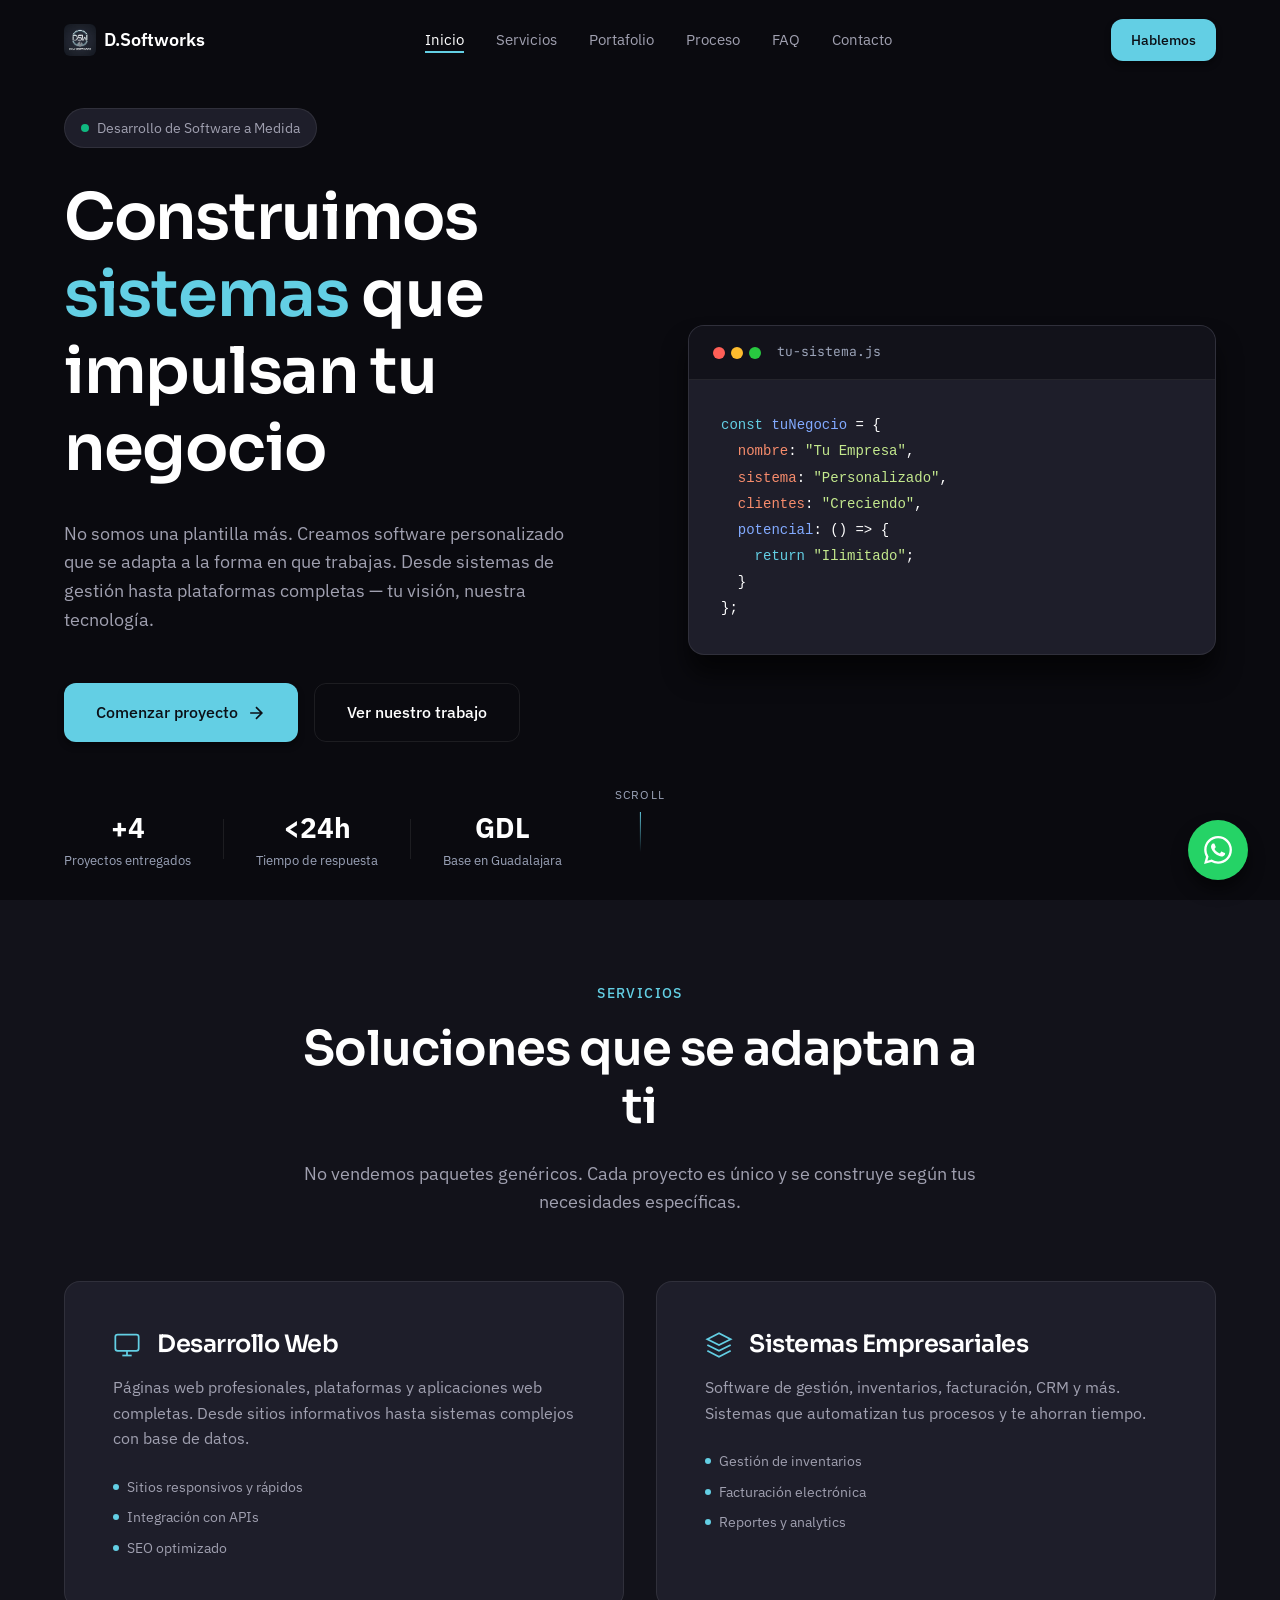
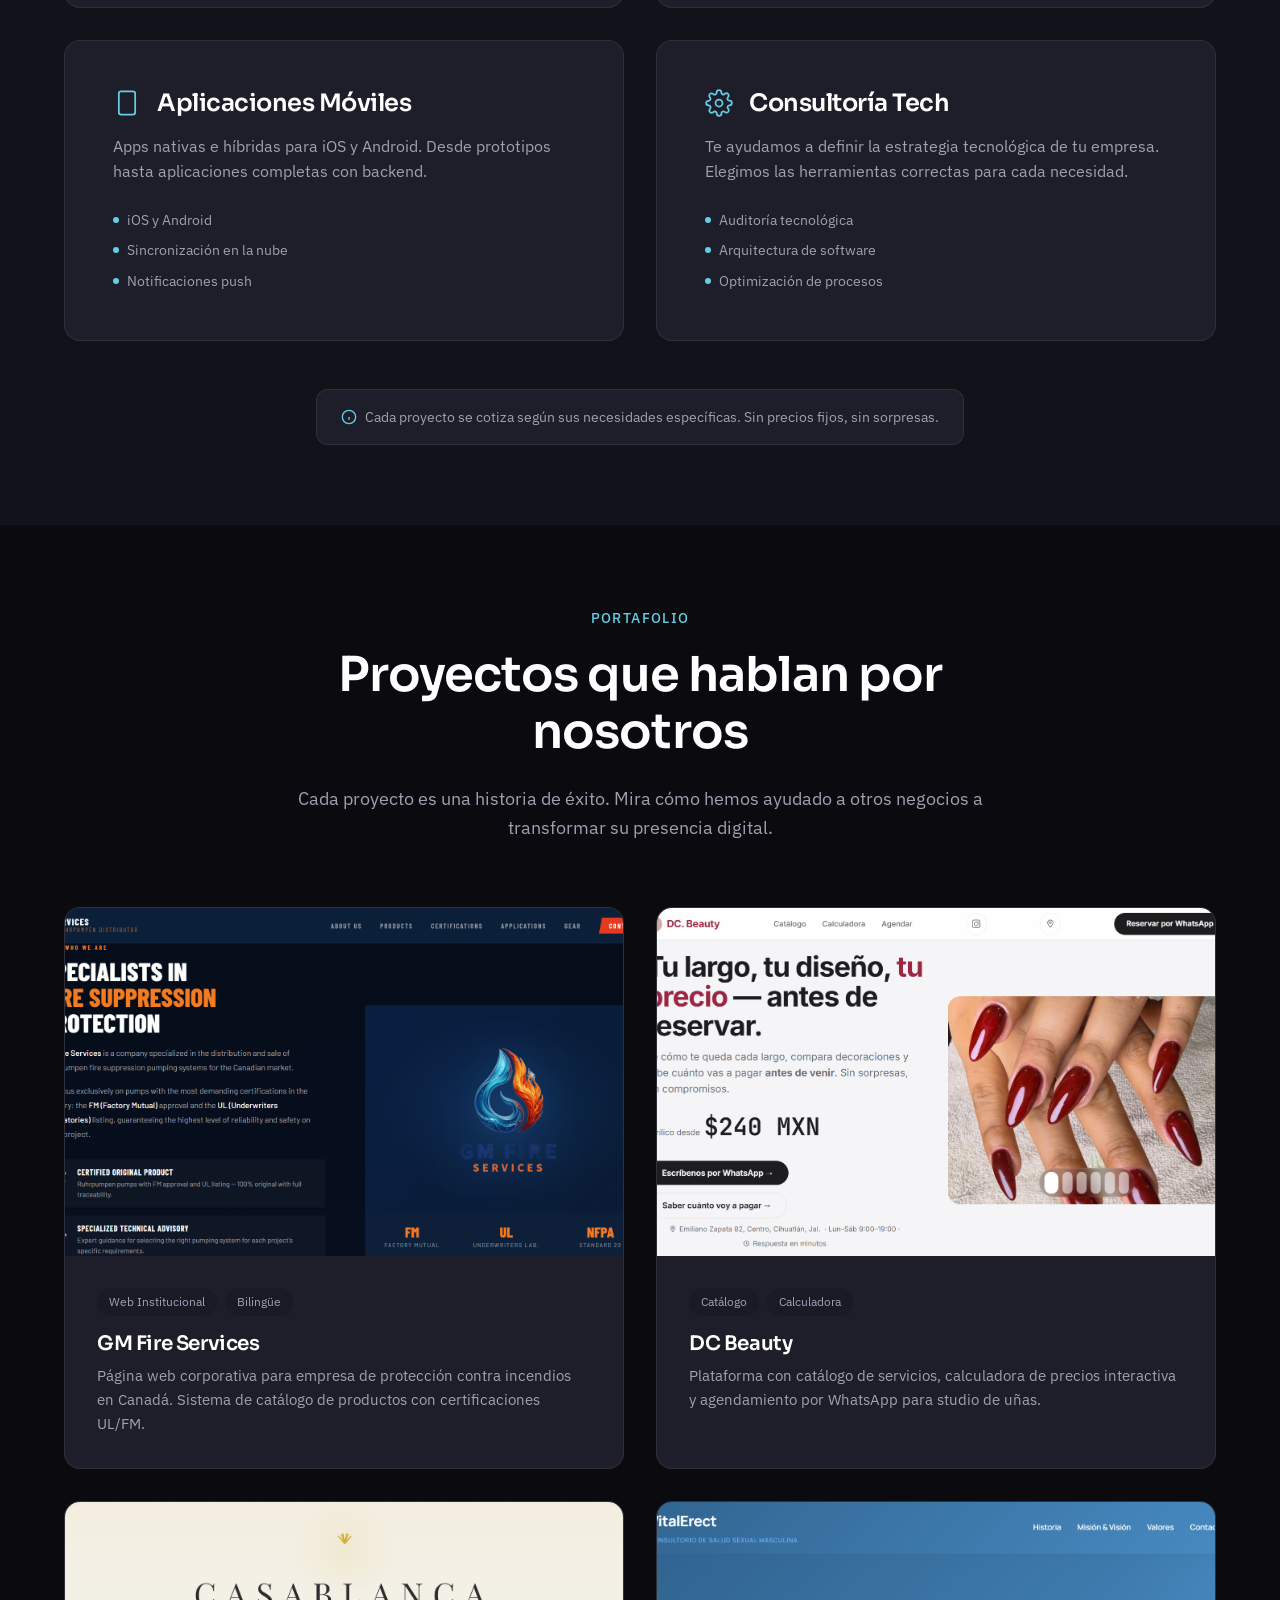
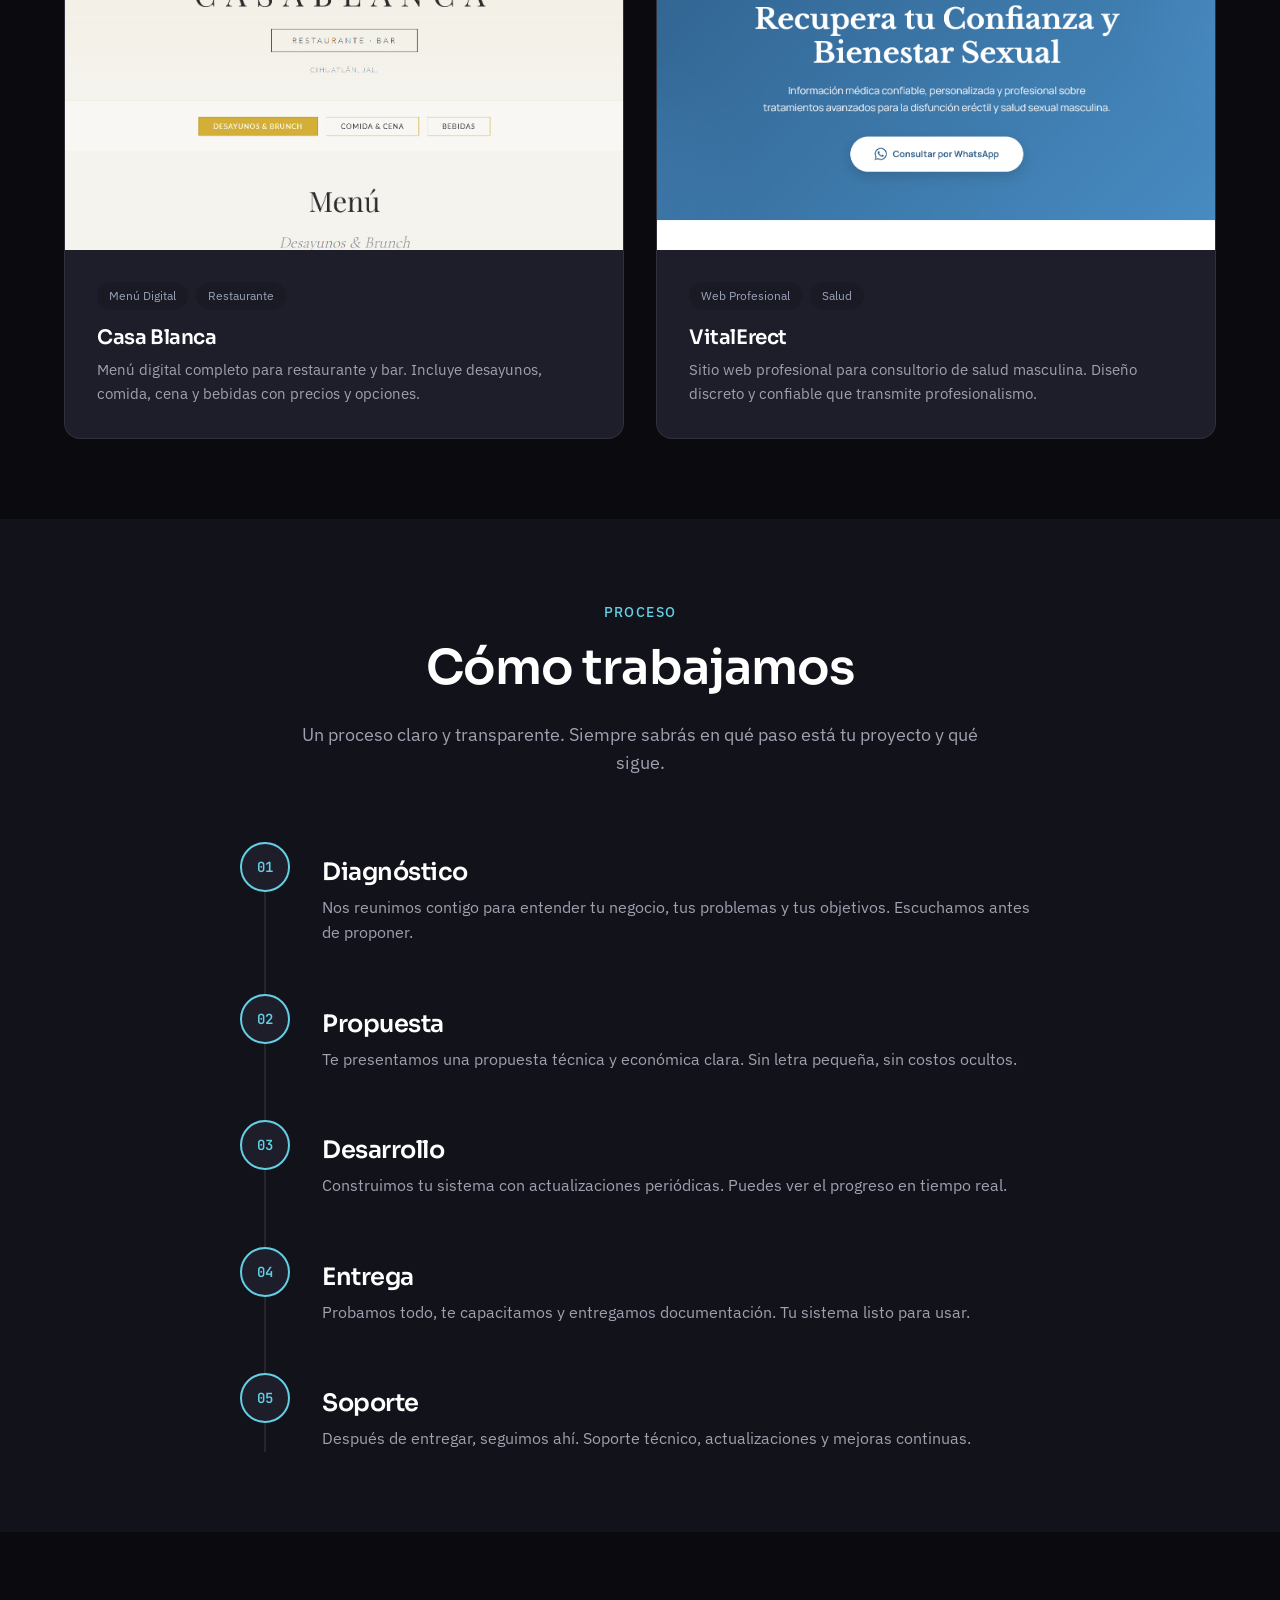
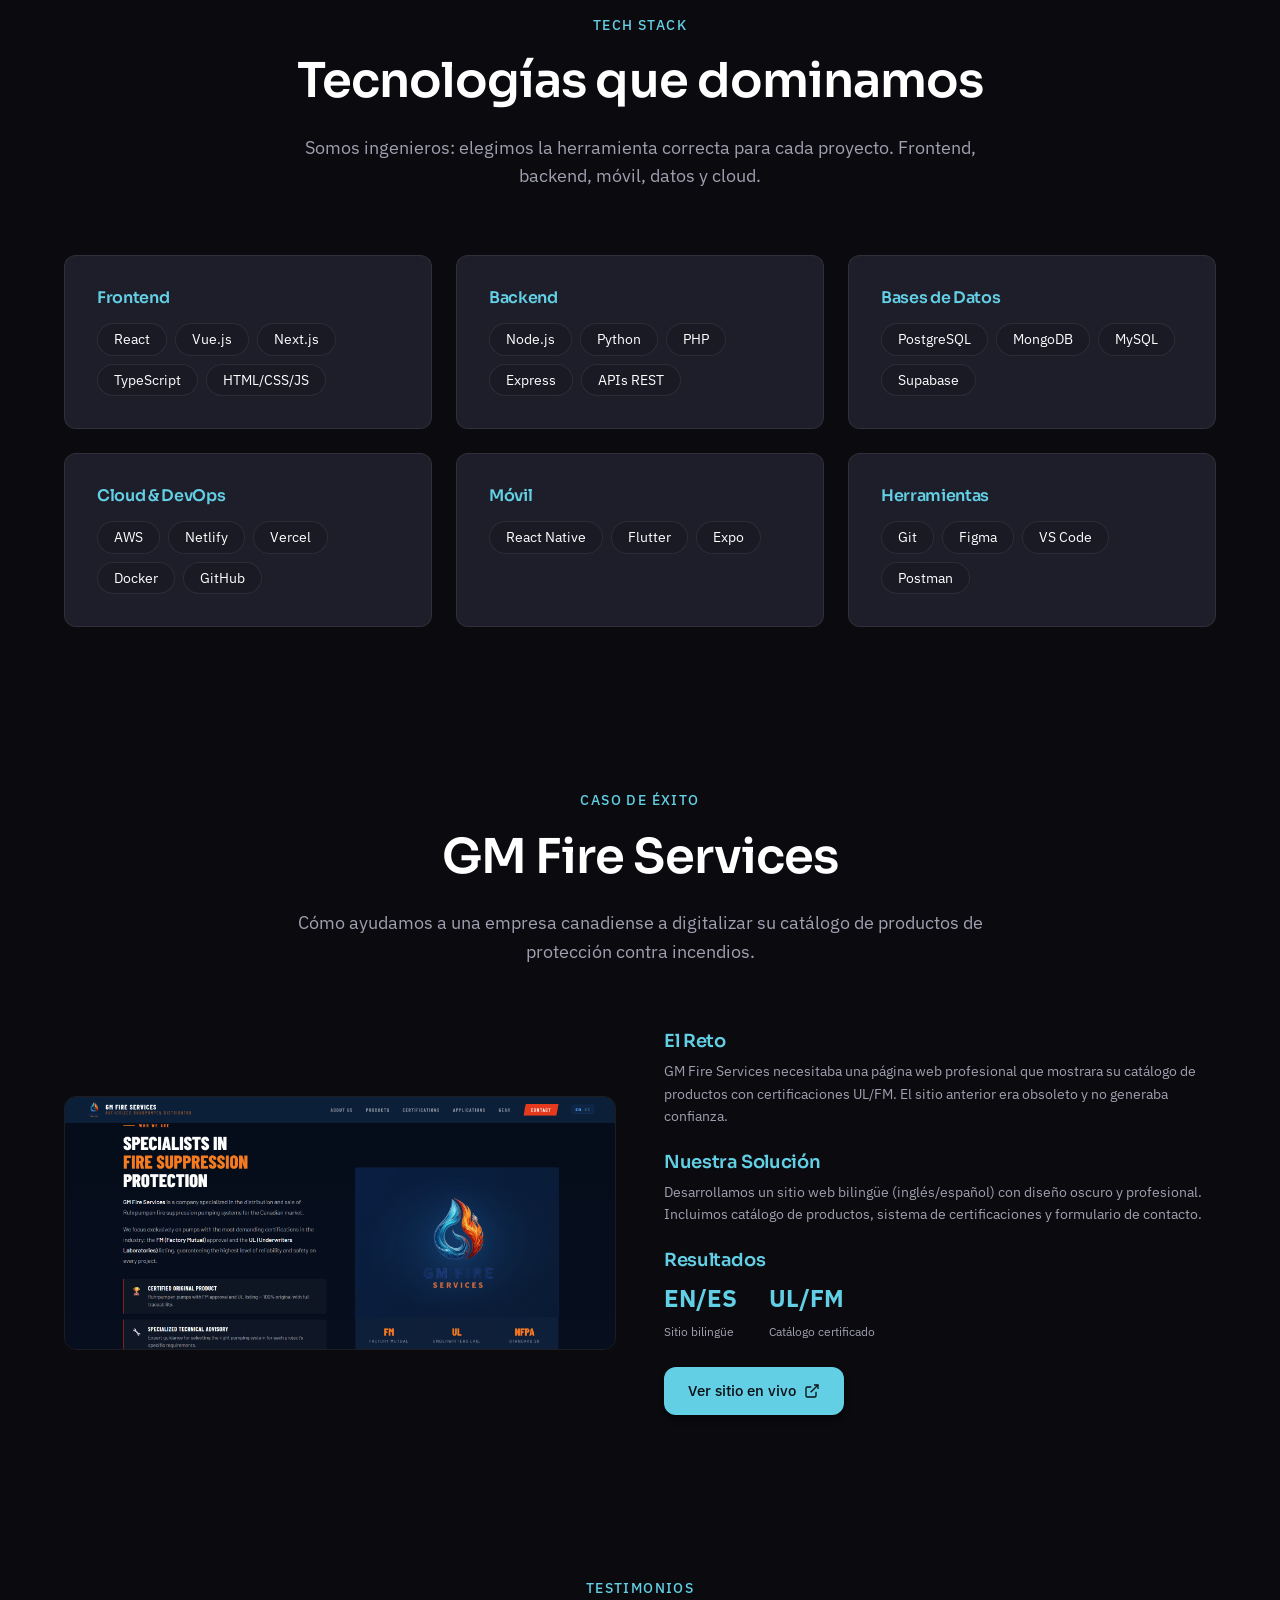
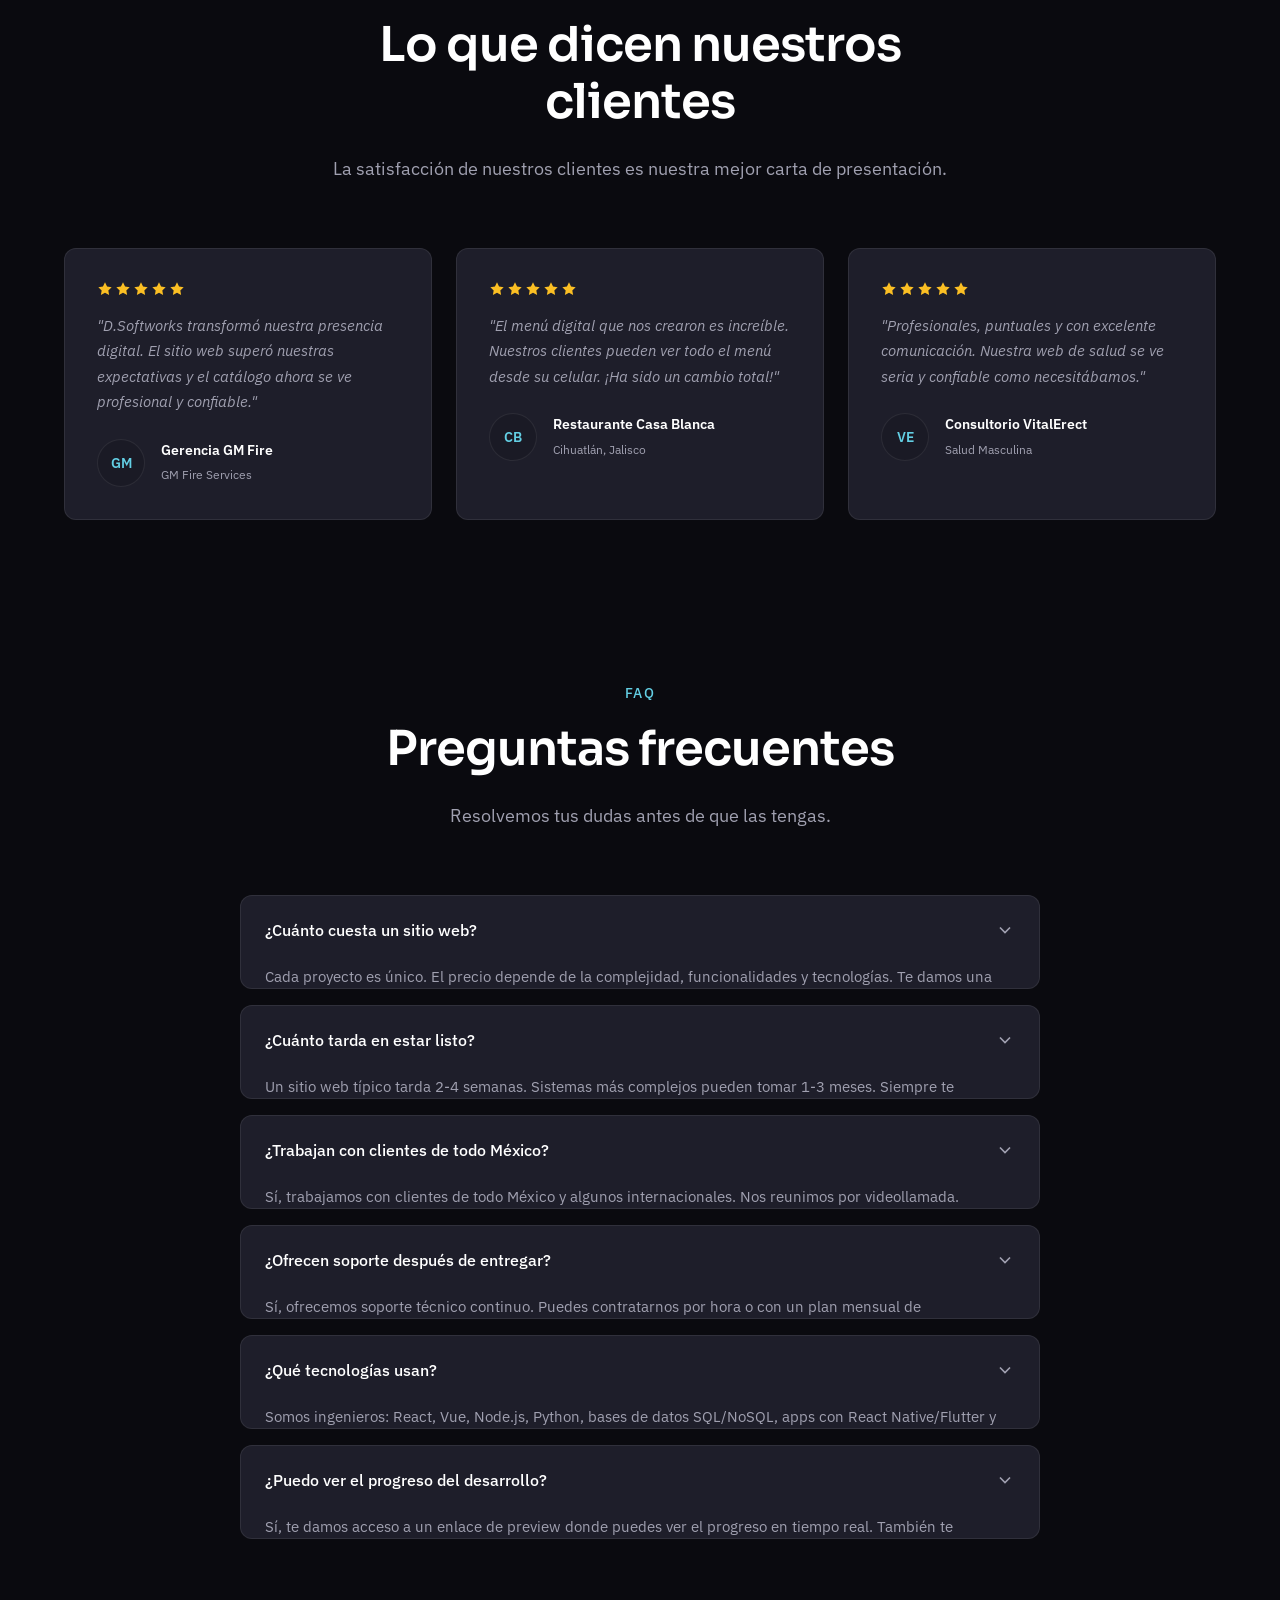
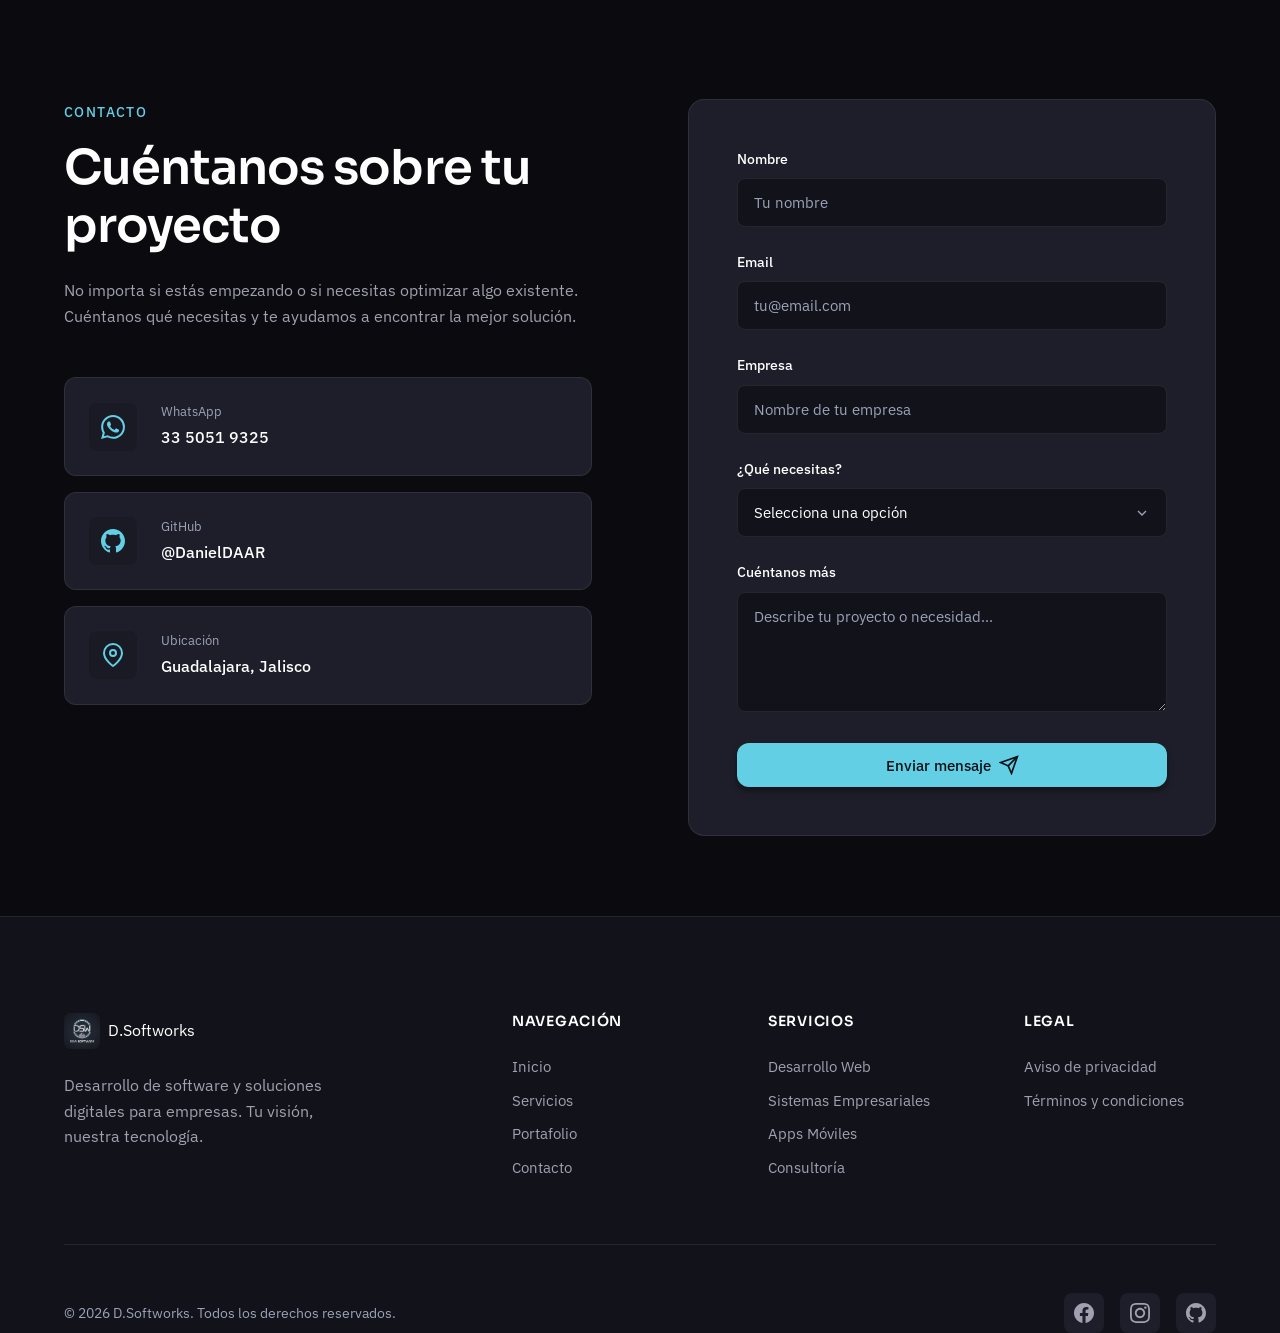
==== commit d663cc63: "feat: Add privacy/terms pages, restore full tech stack, link footer legal" ====
--- a/index.html
+++ b/index.html
@@ -513,10 +513,10 @@
             <div class="container">
                 <div class="section-header">
                     <span class="section-tag">Tech Stack</span>
-                    <h2 class="section-title">Tecnologías que usamos</h2>
+                    <h2 class="section-title">Tecnologías que dominamos</h2>
                     <p class="section-description">
-                        Elegimos la herramienta correcta para cada proyecto. 
-                        No dependemos de una sola tecnología.
+                        Somos ingenieros: elegimos la herramienta correcta para cada proyecto. 
+                        Frontend, backend, móvil, datos y cloud.
                     </p>
                 </div>
                 
@@ -525,43 +525,94 @@
                         <h3 class="tech-category-title">Frontend</h3>
                         <div class="tech-items">
                             <div class="tech-item">
-                                <span class="tech-name">HTML</span>
-                            </div>
-                            <div class="tech-item">
-                                <span class="tech-name">CSS</span>
-                            </div>
-                            <div class="tech-item">
-                                <span class="tech-name">JavaScript</span>
+                                <span class="tech-name">React</span>
+                            </div>
+                            <div class="tech-item">
+                                <span class="tech-name">Vue.js</span>
+                            </div>
+                            <div class="tech-item">
+                                <span class="tech-name">Next.js</span>
+                            </div>
+                            <div class="tech-item">
+                                <span class="tech-name">TypeScript</span>
+                            </div>
+                            <div class="tech-item">
+                                <span class="tech-name">HTML/CSS/JS</span>
                             </div>
                         </div>
                     </div>
                     
                     <div class="tech-category">
-                        <h3 class="tech-category-title">Datos & APIs</h3>
+                        <h3 class="tech-category-title">Backend</h3>
                         <div class="tech-items">
                             <div class="tech-item">
+                                <span class="tech-name">Node.js</span>
+                            </div>
+                            <div class="tech-item">
+                                <span class="tech-name">Python</span>
+                            </div>
+                            <div class="tech-item">
+                                <span class="tech-name">PHP</span>
+                            </div>
+                            <div class="tech-item">
+                                <span class="tech-name">Express</span>
+                            </div>
+                            <div class="tech-item">
+                                <span class="tech-name">APIs REST</span>
+                            </div>
+                        </div>
+                    </div>
+                    
+                    <div class="tech-category">
+                        <h3 class="tech-category-title">Bases de Datos</h3>
+                        <div class="tech-items">
+                            <div class="tech-item">
+                                <span class="tech-name">PostgreSQL</span>
+                            </div>
+                            <div class="tech-item">
+                                <span class="tech-name">MongoDB</span>
+                            </div>
+                            <div class="tech-item">
+                                <span class="tech-name">MySQL</span>
+                            </div>
+                            <div class="tech-item">
                                 <span class="tech-name">Supabase</span>
                             </div>
-                            <div class="tech-item">
-                                <span class="tech-name">PostgreSQL</span>
-                            </div>
-                            <div class="tech-item">
-                                <span class="tech-name">APIs REST</span>
-                            </div>
                         </div>
                     </div>
                     
                     <div class="tech-category">
-                        <h3 class="tech-category-title">Hosting & Deploy</h3>
+                        <h3 class="tech-category-title">Cloud & DevOps</h3>
                         <div class="tech-items">
                             <div class="tech-item">
+                                <span class="tech-name">AWS</span>
+                            </div>
+                            <div class="tech-item">
                                 <span class="tech-name">Netlify</span>
                             </div>
                             <div class="tech-item">
-                                <span class="tech-name">GitHub Pages</span>
-                            </div>
-                            <div class="tech-item">
-                                <span class="tech-name">Namecheap</span>
+                                <span class="tech-name">Vercel</span>
+                            </div>
+                            <div class="tech-item">
+                                <span class="tech-name">Docker</span>
+                            </div>
+                            <div class="tech-item">
+                                <span class="tech-name">GitHub</span>
+                            </div>
+                        </div>
+                    </div>
+                    
+                    <div class="tech-category">
+                        <h3 class="tech-category-title">Móvil</h3>
+                        <div class="tech-items">
+                            <div class="tech-item">
+                                <span class="tech-name">React Native</span>
+                            </div>
+                            <div class="tech-item">
+                                <span class="tech-name">Flutter</span>
+                            </div>
+                            <div class="tech-item">
+                                <span class="tech-name">Expo</span>
                             </div>
                         </div>
                     </div>
@@ -806,8 +857,8 @@
                         </button>
                         <div class="faq-answer">
                             <p>
-                                Elegimos la mejor tecnología para cada proyecto: HTML, CSS y 
-                                JavaScript, Supabase para datos y APIs, y publicación en Netlify. 
+                                Somos ingenieros: React, Vue, Node.js, Python, bases de datos 
+                                SQL/NoSQL, apps con React Native/Flutter y cloud en AWS/Netlify. 
                                 La herramienta se elige según tu necesidad, no al revés.
                             </p>
                         </div>
@@ -975,8 +1026,8 @@
                 <div class="footer-links">
                     <h3 class="footer-title">Legal</h3>
                     <ul>
-                        <li><a href="#">Aviso de privacidad</a></li>
-                        <li><a href="#">Términos y condiciones</a></li>
+                        <li><a href="aviso-de-privacidad.html">Aviso de privacidad</a></li>
+                        <li><a href="terminos-y-condiciones.html">Términos y condiciones</a></li>
                     </ul>
                 </div>
             </div>
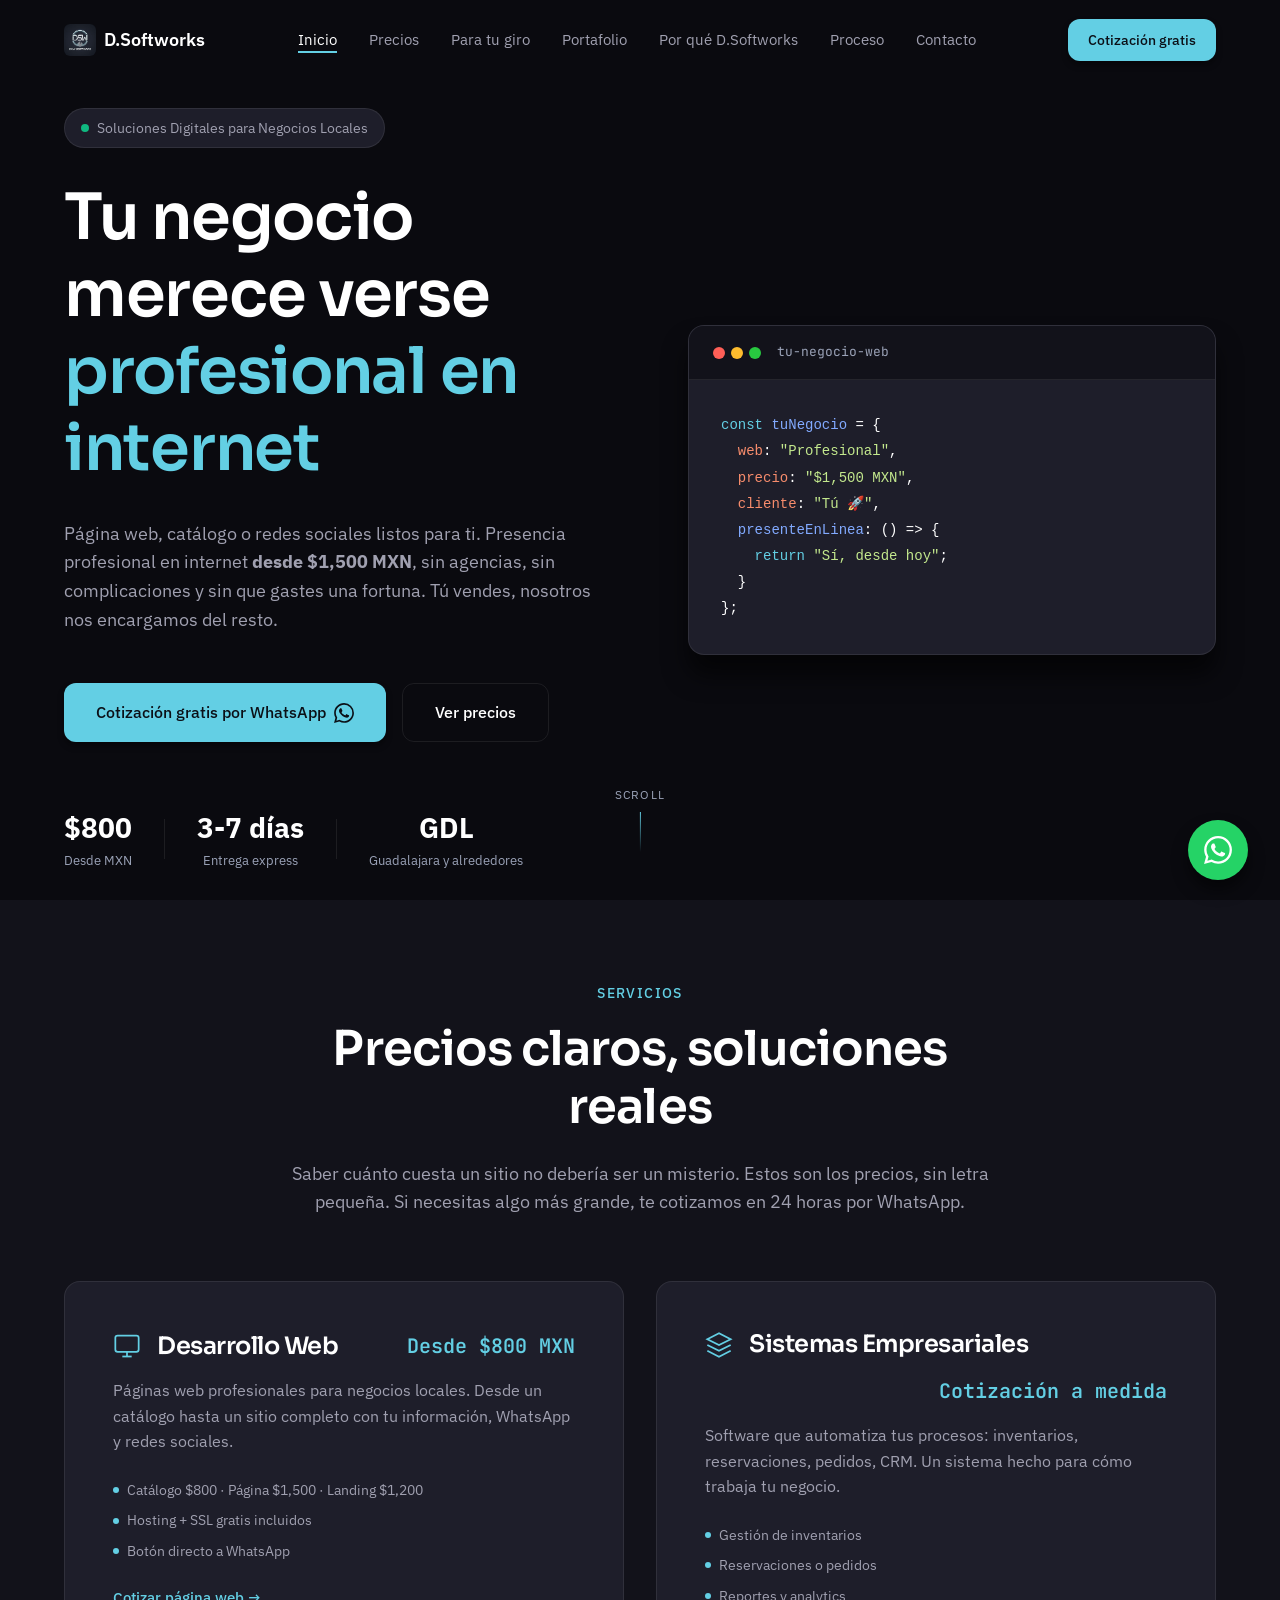
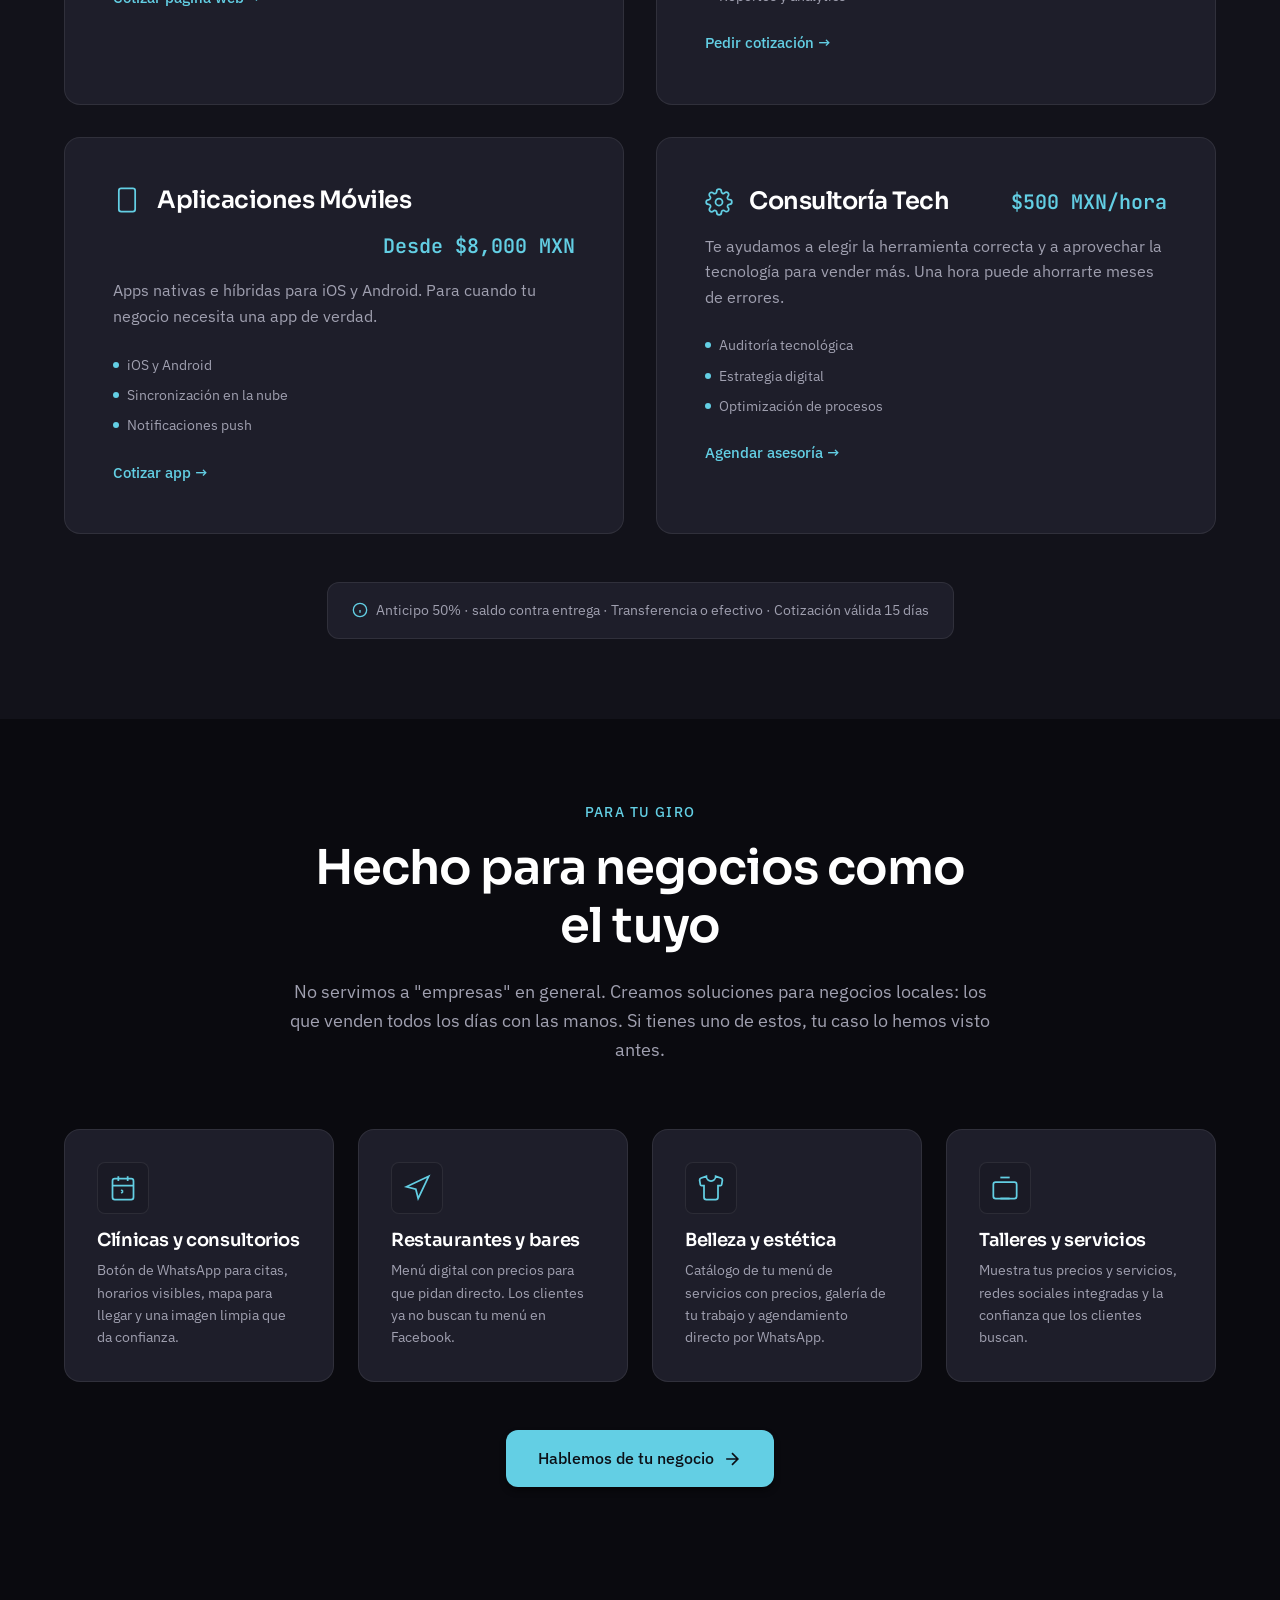
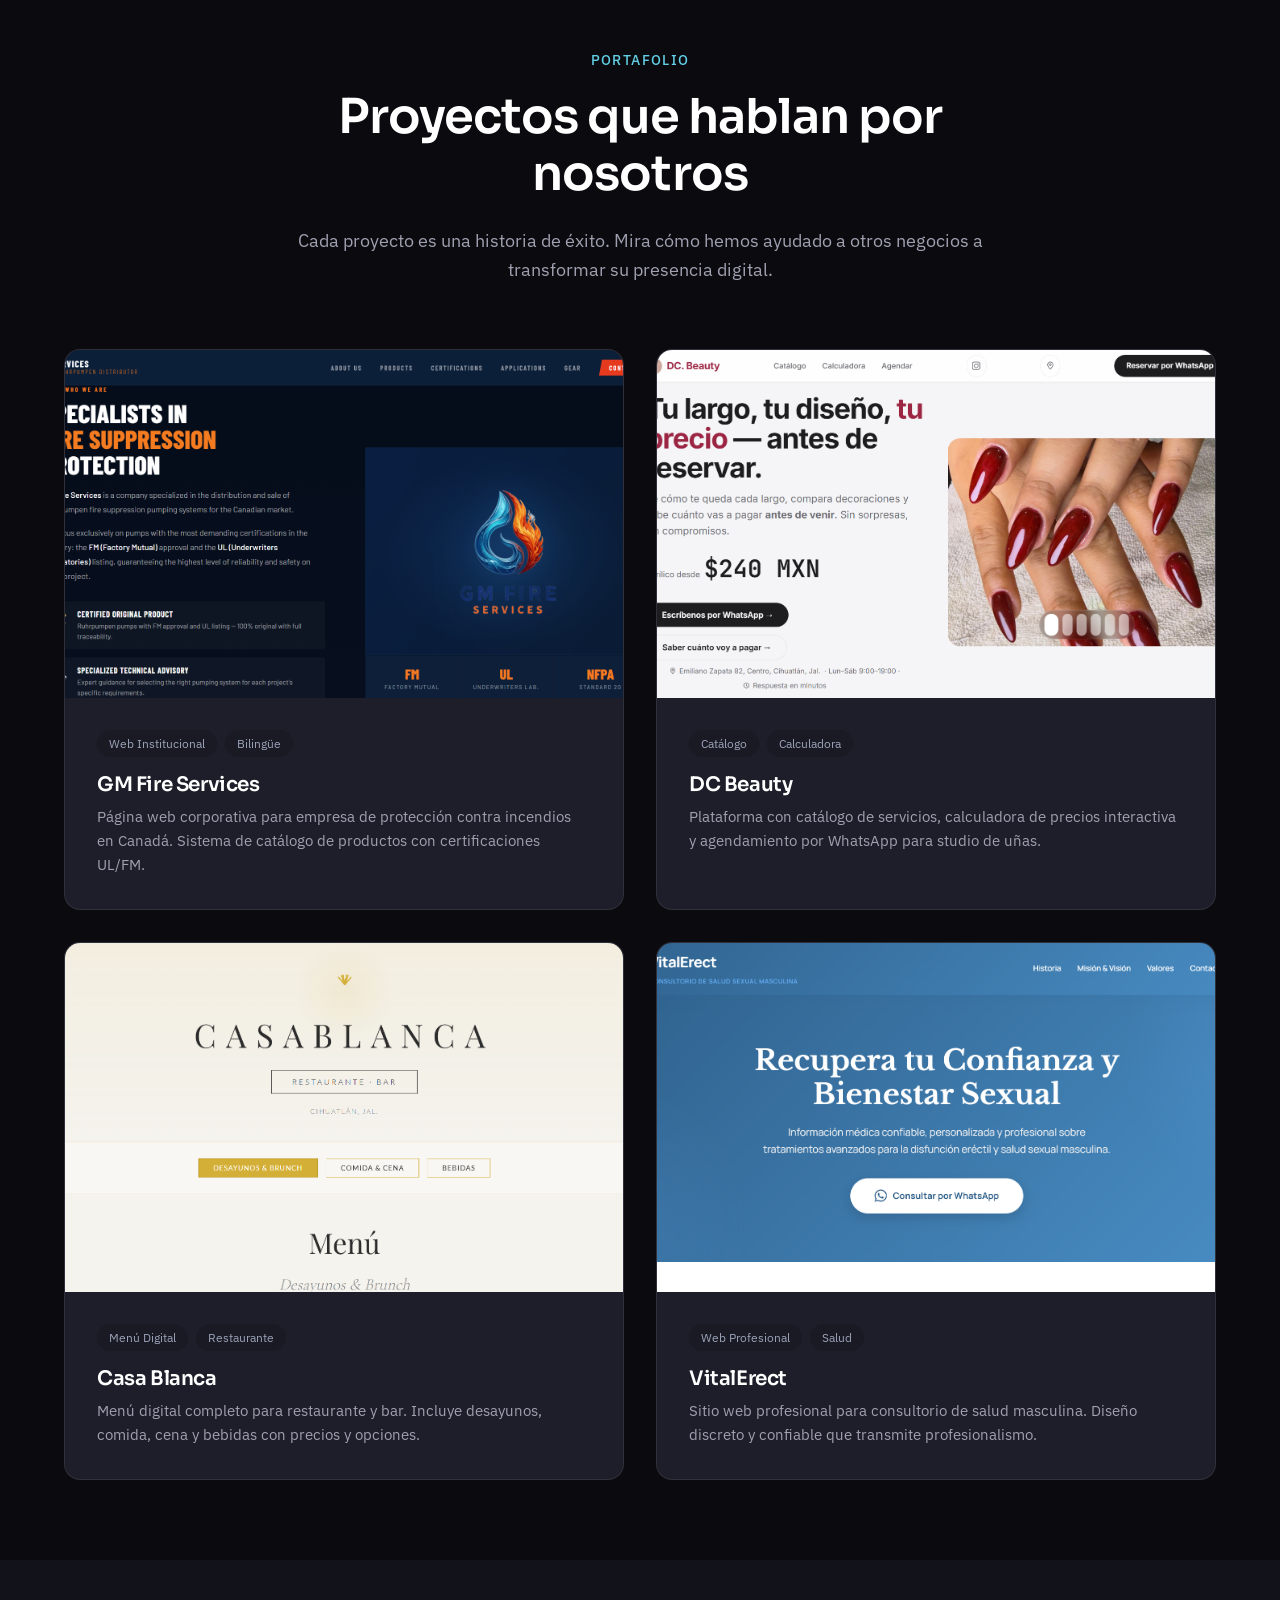
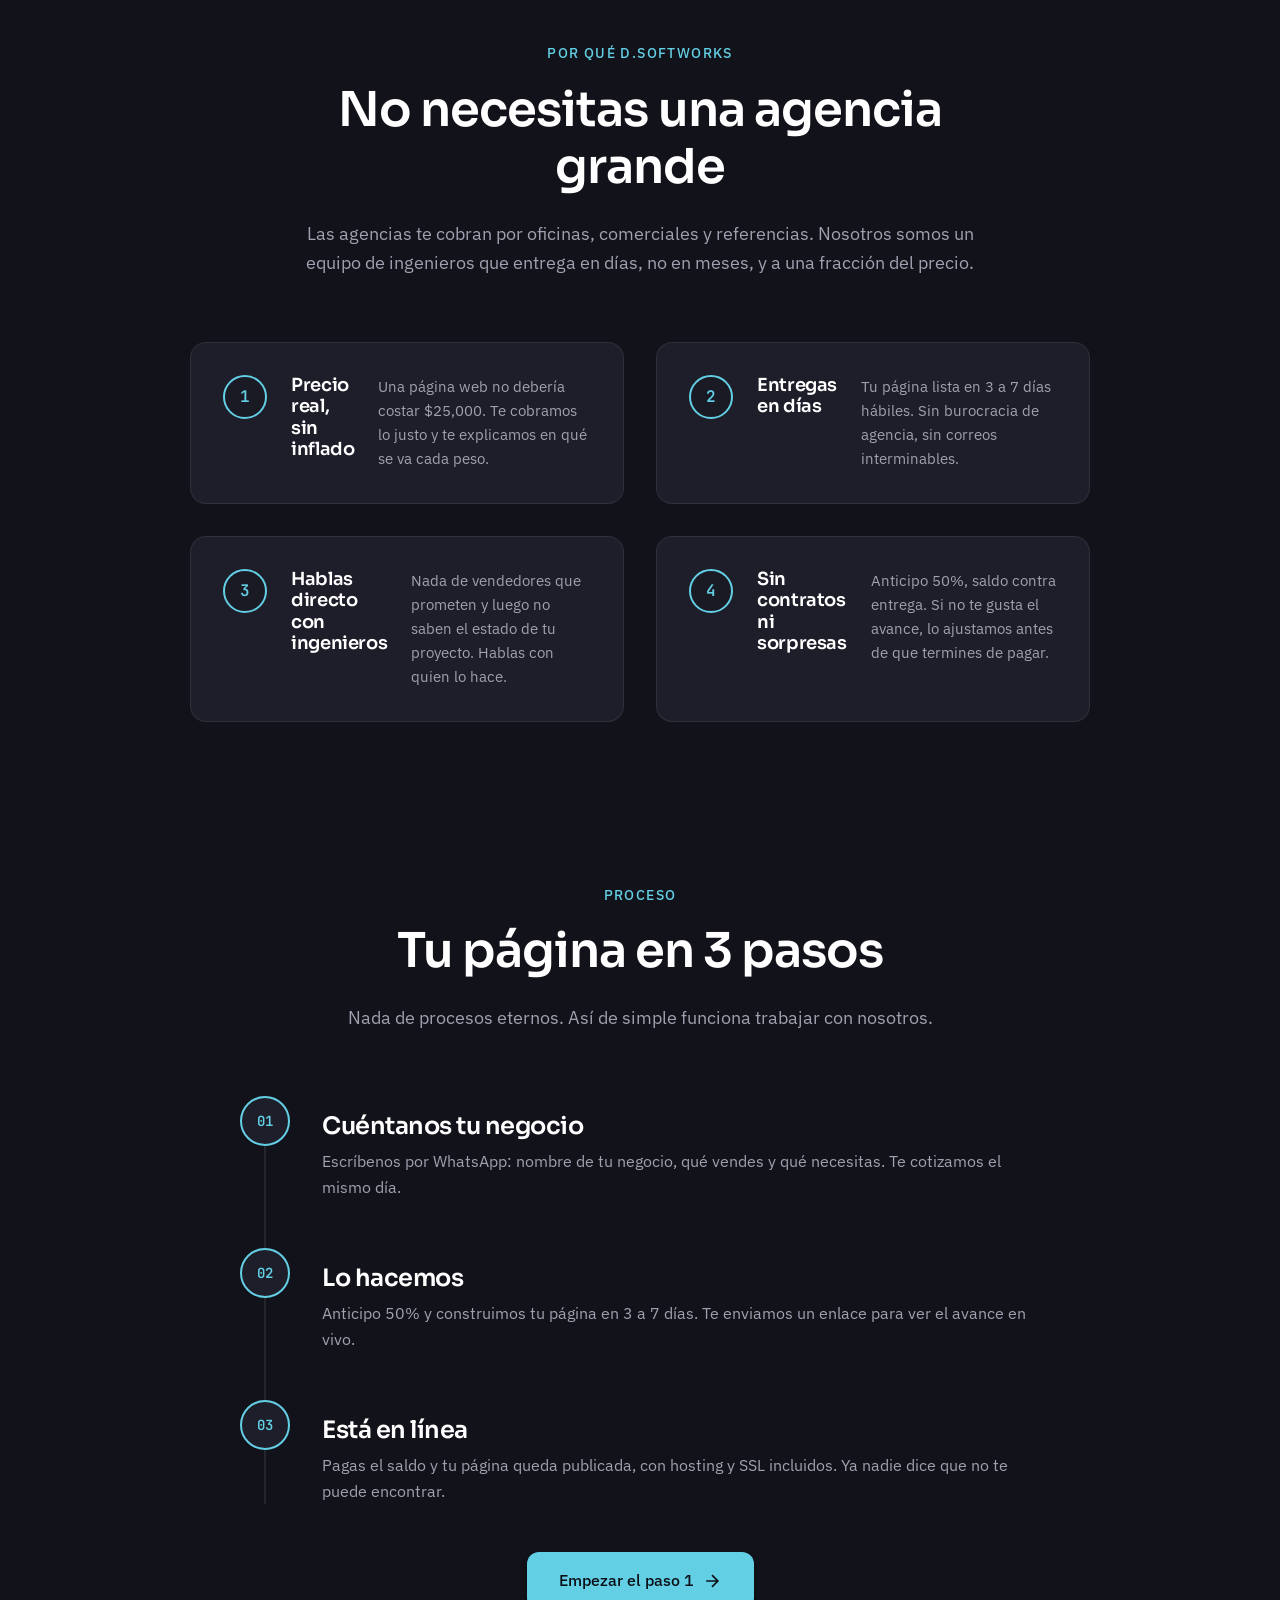
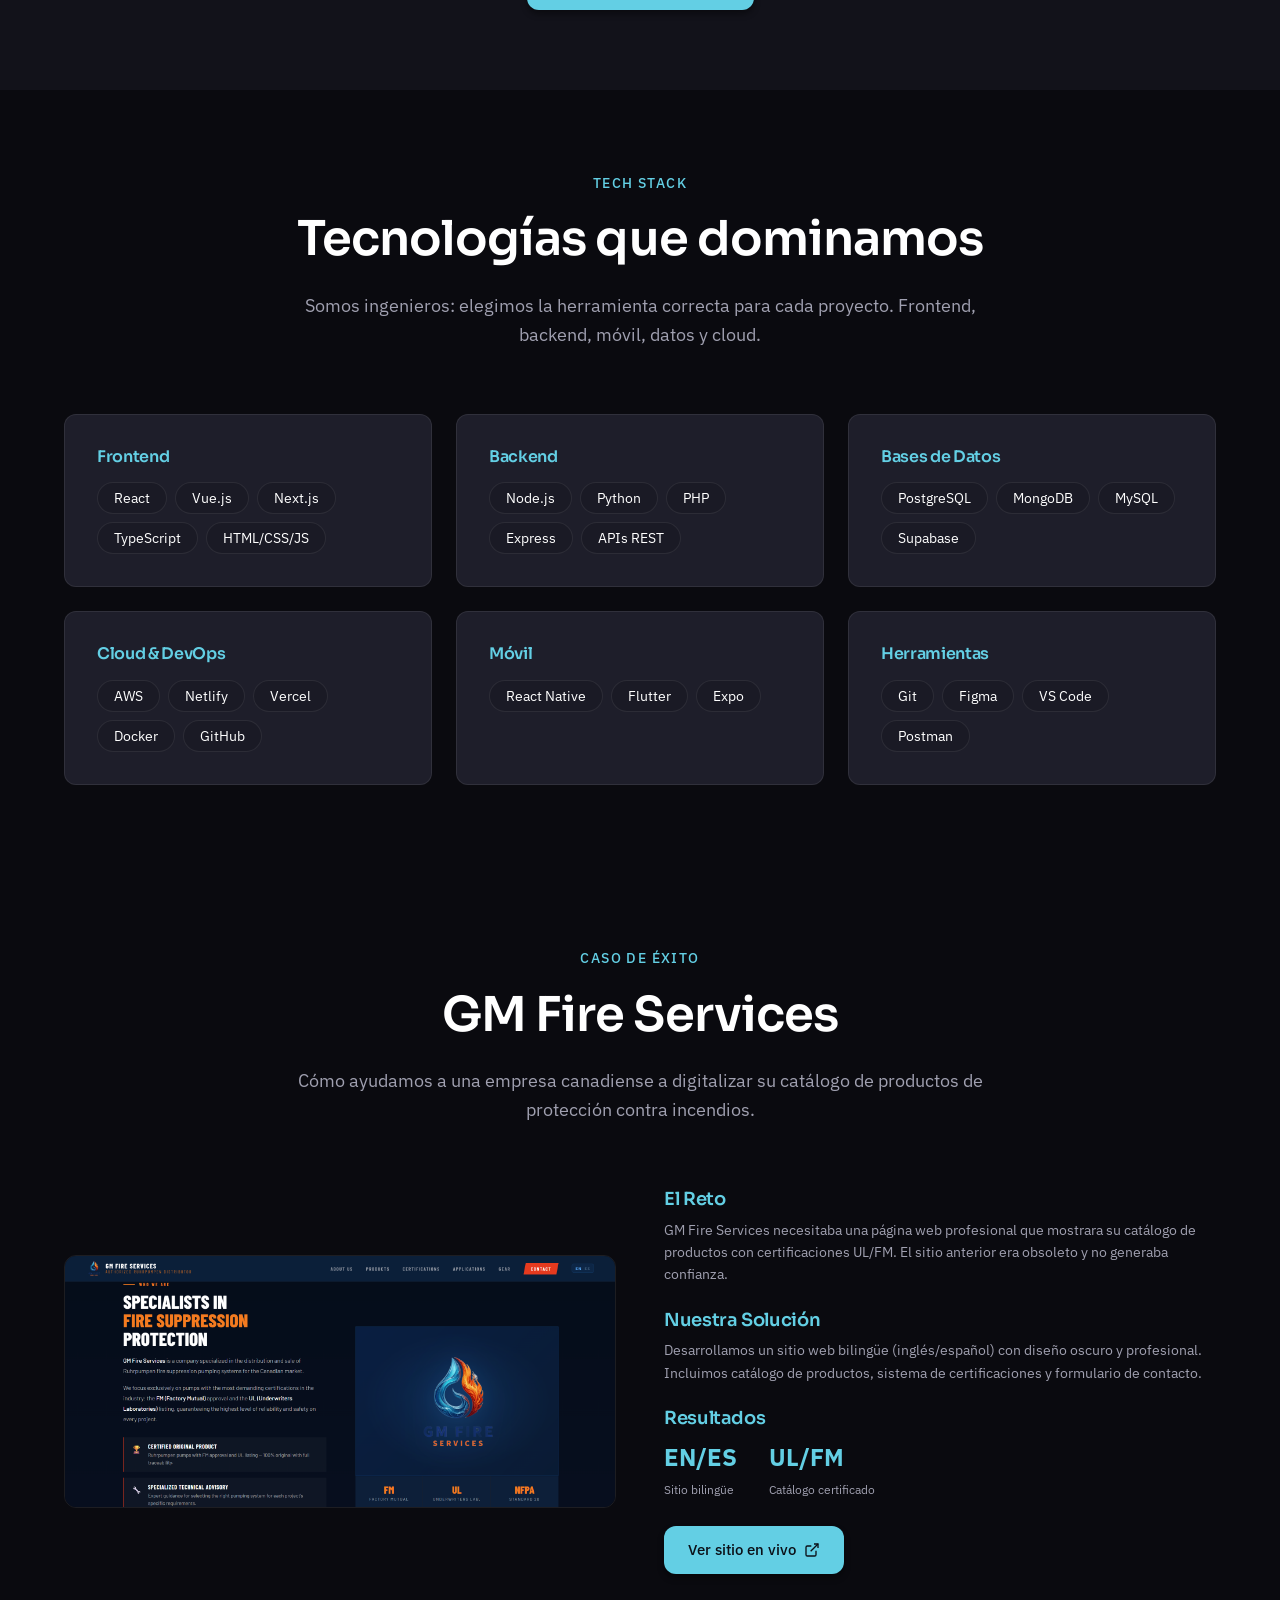
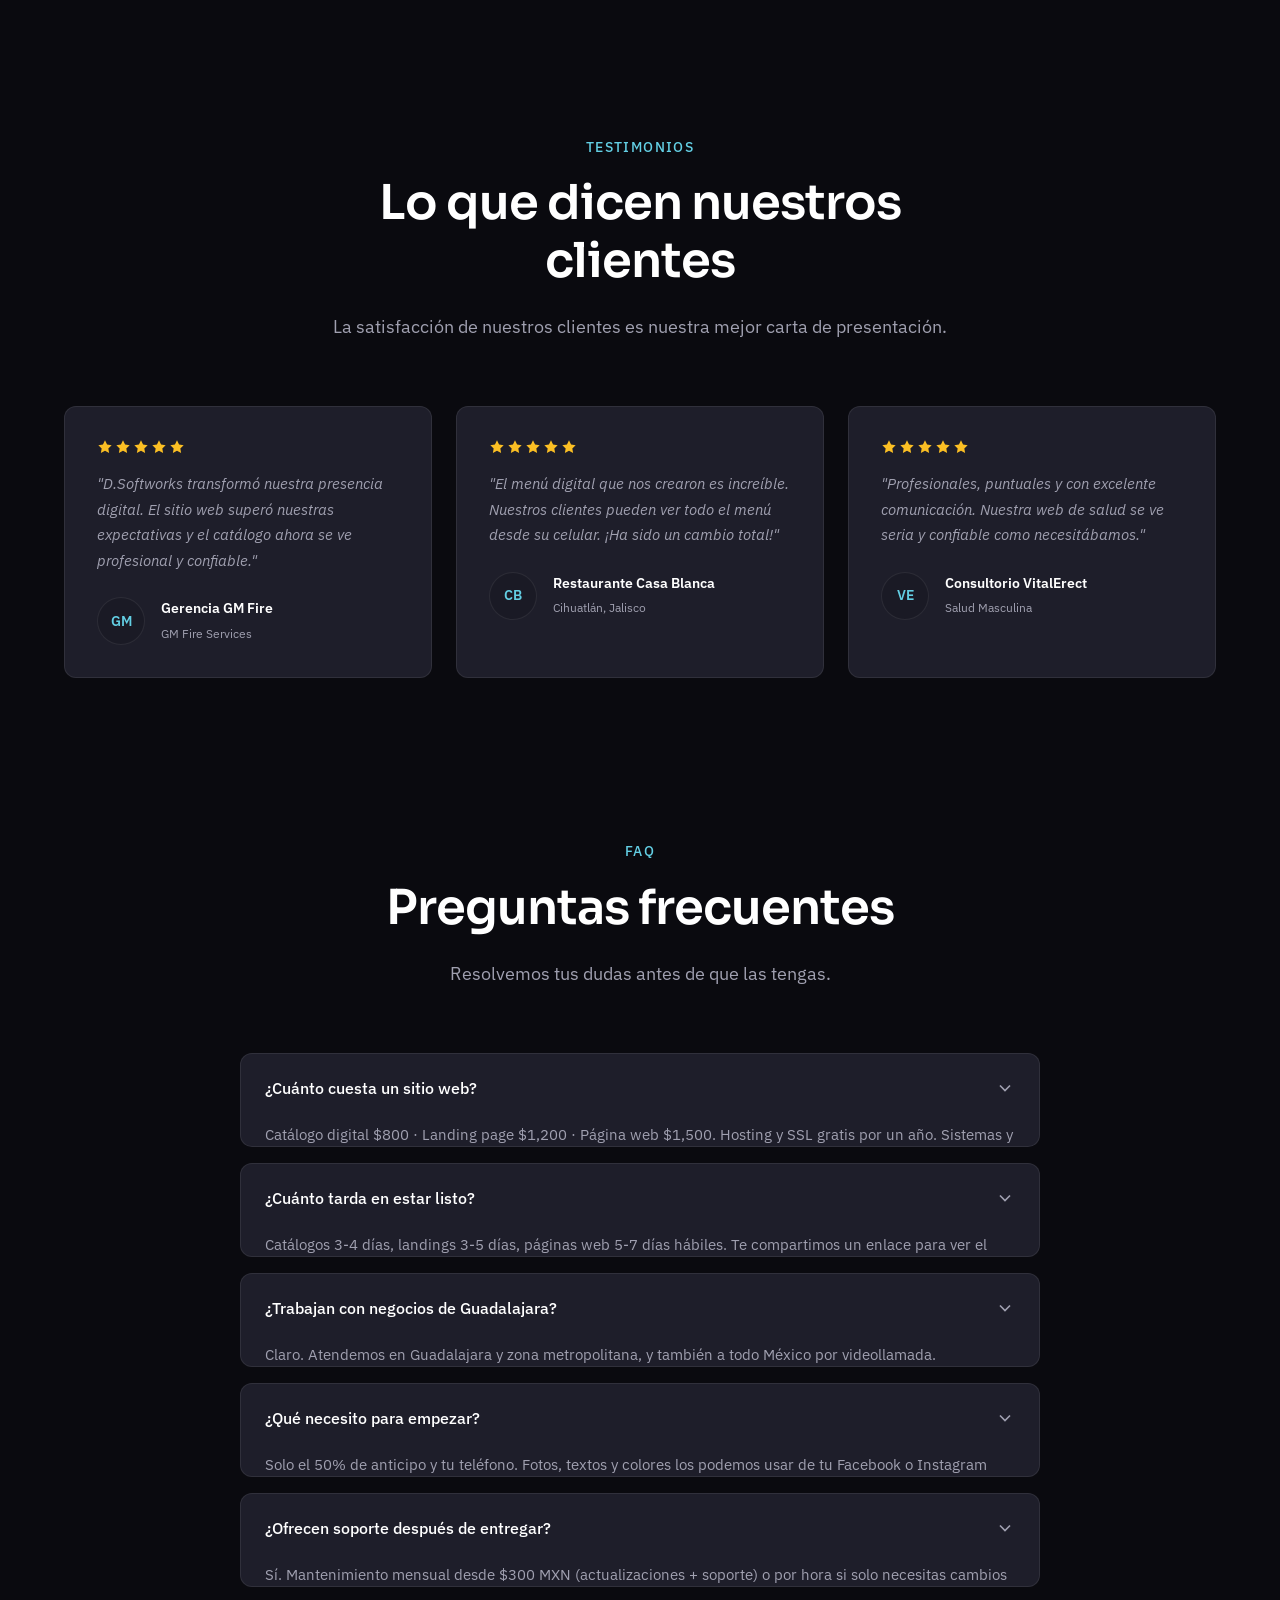
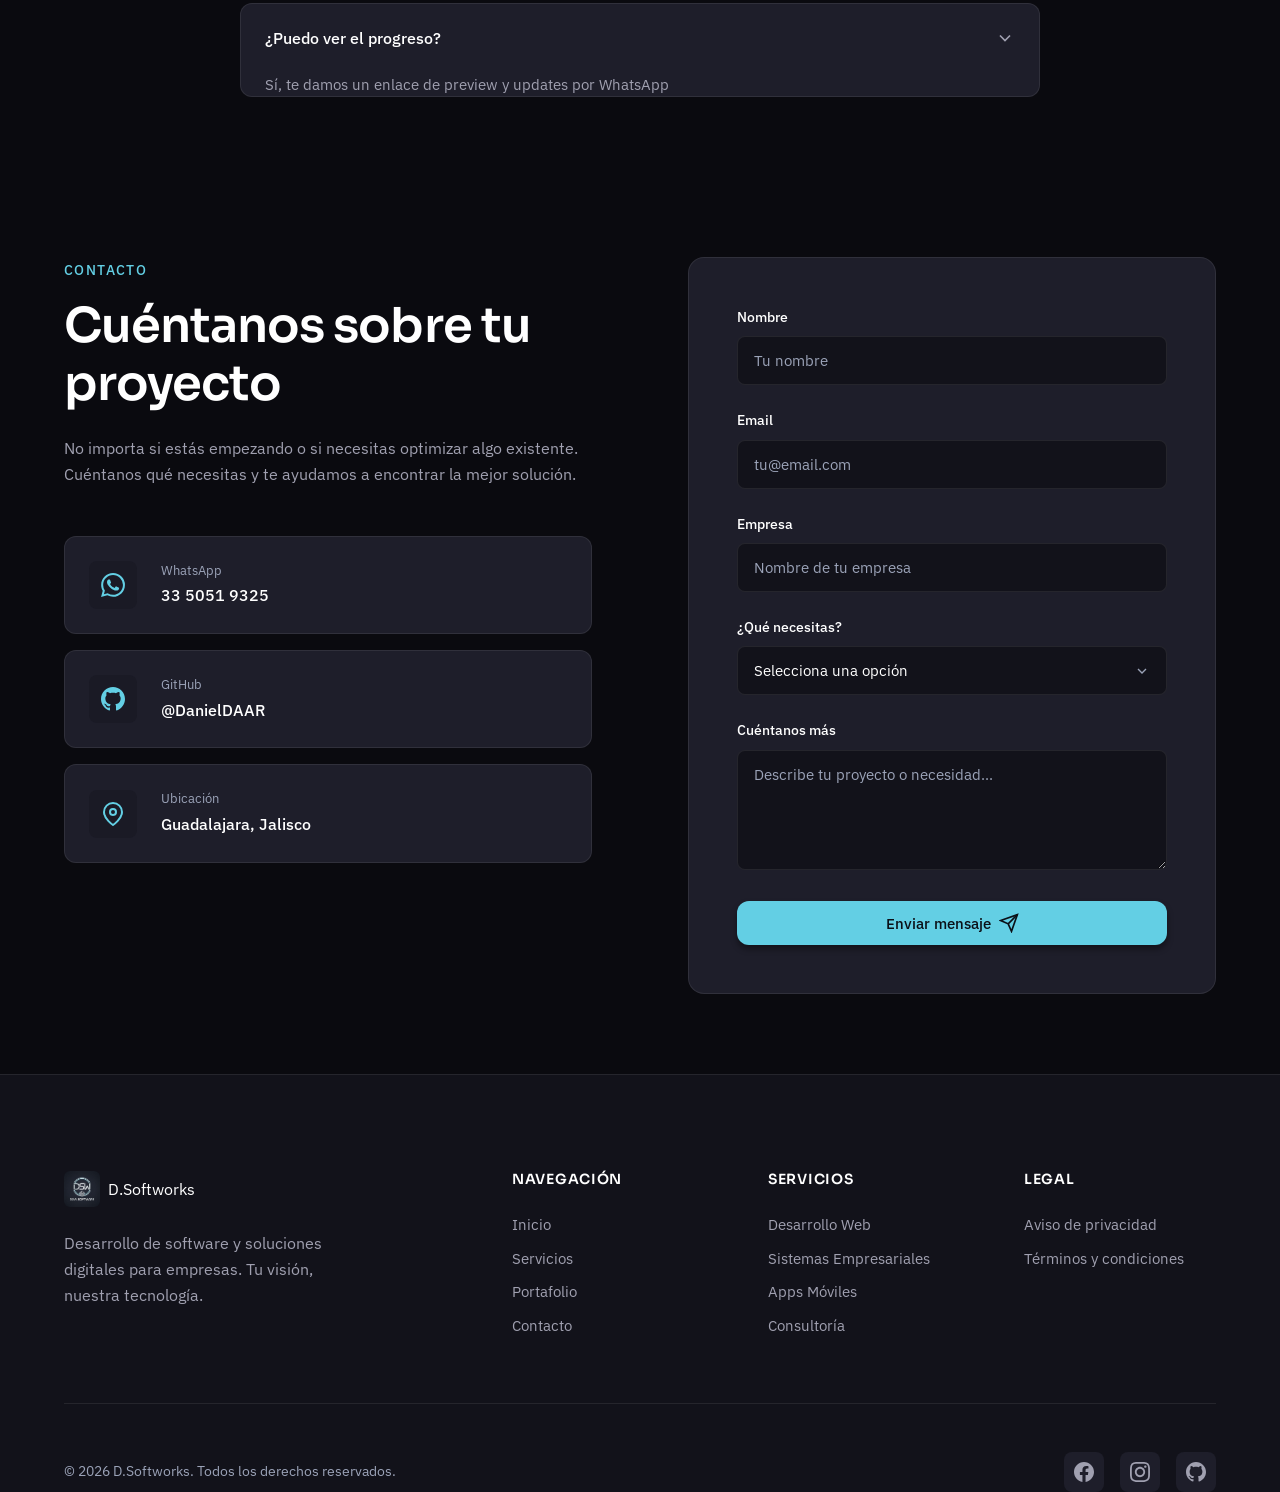
==== commit 2abe9d20: "feat: Imitate Somos Red structure - visible prices, anti-agency, giro sections, prefilled WhatsApp C" ====
--- a/index.html
+++ b/index.html
@@ -1,19 +1,19 @@
-<!DOCTYPE html>
+﻿<!DOCTYPE html>
 <html lang="es">
 <head>
     <meta charset="UTF-8">
     <meta name="viewport" content="width=device-width, initial-scale=1.0">
-    <meta name="description" content="D.Softworks — Desarrollo de software y soluciones digitales para empresas. Creamos sistemas, páginas web y herramientas que impulsan tu negocio.">
-    <meta name="keywords" content="desarrollo de software, páginas web, sistemas empresariales, soluciones digitales, Guadalajara, México">
+    <meta name="description" content="D.Softworks — Páginas web, catálogos digitales y redes sociales para negocios locales. Presencia profesional en internet desde $1,500 MXN. Guadalajara. Cotización sin compromiso.">
+    <meta name="keywords" content="páginas web, catálogos digitales, landing page, redes sociales, negocios locales, precio página web, Guadalajara, México, D.Softworks">
     <meta name="author" content="D.Softworks">
     <meta name="robots" content="index, follow">
     
     <!-- Open Graph -->
-    <meta property="og:title" content="D.Softworks — Desarrollo de Software y Soluciones Digitales">
-    <meta property="og:description" content="Creamos sistemas, páginas web y herramientas digitales que impulsan tu negocio al siguiente nivel.">
+    <meta property="og:title" content="D.Softworks — Soluciones Digitales para Negocios Locales">
+    <meta property="og:description" content="Página web, catálogo o redes sociales para tu negocio desde $1,500 MXN. Nosotros lo hacemos realidad, sin que gastes una fortuna.">
     <meta property="og:type" content="website">
-    <meta property="og:url" content="https://dsoftworks.netlify.app">
-    <meta property="og:image" content="https://dsoftworks.netlify.app/img/logo.jpg">
+    <meta property="og:url" content="https://danielsoftworks.netlify.app">
+    <meta property="og:image" content="https://danielsoftworks.netlify.app/img/logo.jpg">
     
     <!-- Favicon -->
     <link rel="icon" type="image/jpeg" href="img/logo.jpg">
@@ -35,8 +35,8 @@
         "@context": "https://schema.org",
         "@type": "Organization",
         "name": "D.Softworks",
-        "description": "Desarrollo de software y soluciones digitales para empresas",
-        "url": "https://dsoftworks.netlify.app",
+        "description": "Páginas web, catálogos digitales y redes sociales para negocios locales",
+        "url": "https://danielsoftworks.netlify.app",
         "address": {
             "@type": "PostalAddress",
             "addressLocality": "Guadalajara",
@@ -51,7 +51,7 @@
     }
     </script>
     
-    <title>D.Softworks — Desarrollo de Software y Soluciones Digitales</title>
+    <title>D.Softworks — Soluciones Digitales para Negocios Locales</title>
 </head>
 <body>
     <!-- Preloader -->
@@ -80,16 +80,19 @@
                         <a href="#inicio" class="nav-link active">Inicio</a>
                     </li>
                     <li class="nav-item">
-                        <a href="#servicios" class="nav-link">Servicios</a>
+                        <a href="#servicios" class="nav-link">Precios</a>
+                    </li>
+                    <li class="nav-item">
+                        <a href="#para-tu-giro" class="nav-link">Para tu giro</a>
                     </li>
                     <li class="nav-item">
                         <a href="#portafolio" class="nav-link">Portafolio</a>
                     </li>
                     <li class="nav-item">
-                        <a href="#proceso" class="nav-link">Proceso</a>
+                        <a href="#porque" class="nav-link">Por qué D.Softworks</a>
                     </li>
                     <li class="nav-item">
-                        <a href="#faq" class="nav-link">FAQ</a>
+                        <a href="#proceso" class="nav-link">Proceso</a>
                     </li>
                     <li class="nav-item">
                         <a href="#contacto" class="nav-link">Contacto</a>
@@ -102,7 +105,7 @@
             </div>
             
             <div class="nav-actions">
-                <a href="#contacto" class="btn btn-primary nav-cta">Hablemos</a>
+                <a href="https://wa.me/5213350519325?text=Hola%20D.Softworks%2C%20quiero%20una%20cotizaci%C3%B3n%20para%20mi%20negocio" target="_blank" rel="noopener" class="btn btn-primary nav-cta">Cotización gratis</a>
                 <button class="nav-toggle" id="nav-toggle" aria-label="Abrir menú">
                     <span></span>
                     <span></span>
@@ -119,45 +122,45 @@
                 <div class="hero-content">
                     <div class="hero-badge animate-fade-up">
                         <span class="badge-dot"></span>
-                        Desarrollo de Software a Medida
+                        Soluciones Digitales para Negocios Locales
                     </div>
                     
                     <h1 class="hero-title animate-fade-up" style="animation-delay: 0.1s">
-                        Construimos <span class="text-gradient">sistemas</span> que impulsan tu negocio
+                        Tu negocio merece verse <span class="text-gradient">profesional en internet</span>
                     </h1>
                     
                     <p class="hero-description animate-fade-up" style="animation-delay: 0.2s">
-                        No somos una plantilla más. Creamos software personalizado que se adapta 
-                        a la forma en que trabajas. Desde sistemas de gestión hasta plataformas 
-                        completas — tu visión, nuestra tecnología.
+                        Página web, catálogo o redes sociales listos para ti. Presencia profesional 
+                        en internet <strong>desde $1,500 MXN</strong>, sin agencias, sin complicaciones 
+                        y sin que gastes una fortuna. Tú vendes, nosotros nos encargamos del resto.
                     </p>
                     
                     <div class="hero-actions animate-fade-up" style="animation-delay: 0.3s">
-                        <a href="#contacto" class="btn btn-primary btn-lg">
-                            <span>Comenzar proyecto</span>
-                            <svg width="20" height="20" viewBox="0 0 24 24" fill="none" stroke="currentColor" stroke-width="2">
-                                <path d="M5 12h14M12 5l7 7-7 7"/>
+                        <a href="https://wa.me/5213350519325?text=Hola%20D.Softworks%2C%20quiero%20una%20cotizaci%C3%B3n%20para%20mi%20negocio" target="_blank" rel="noopener" class="btn btn-primary btn-lg">
+                            <span>Cotización gratis por WhatsApp</span>
+                            <svg width="20" height="20" viewBox="0 0 24 24" fill="currentColor">
+                                <path d="M17.472 14.382c-.297-.149-1.758-.867-2.03-.967-.273-.099-.471-.148-.67.15-.197.297-.767.966-.94 1.164-.173.199-.347.223-.644.075-.297-.15-1.255-.463-2.39-1.475-.883-.788-1.48-1.761-1.653-2.059-.173-.297-.018-.458.13-.606.134-.133.298-.347.446-.52.149-.174.198-.298.298-.497.099-.198.05-.371-.025-.52-.075-.149-.669-1.612-.916-2.207-.242-.579-.487-.5-.669-.51-.173-.008-.371-.01-.57-.01-.198 0-.52.074-.792.372-.272.297-1.04 1.016-1.04 2.479 0 1.462 1.065 2.875 1.213 3.074.149.198 2.096 3.2 5.077 4.487.709.306 1.262.489 1.694.625.712.227 1.36.195 1.871.118.571-.085 1.758-.719 2.006-1.413.248-.694.248-1.289.173-1.413-.074-.124-.272-.198-.57-.347m-5.421 7.403h-.004a9.87 9.87 0 01-5.031-1.378l-.361-.214-3.741.982.998-3.648-.235-.374a9.86 9.86 0 01-1.51-5.26c.001-5.45 4.436-9.884 9.888-9.884 2.64 0 5.122 1.03 6.988 2.898a9.825 9.825 0 012.893 6.994c-.003 5.45-4.437 9.884-9.885 9.884m8.413-18.297A11.815 11.815 0 0012.05 0C5.495 0 .16 5.335.157 11.892c0 2.096.547 4.142 1.588 5.945L.057 24l6.305-1.654a11.882 11.882 0 005.683 1.448h.005c6.554 0 11.89-5.335 11.893-11.893a11.821 11.821 0 00-3.48-8.413z"/>
                             </svg>
                         </a>
-                        <a href="#portafolio" class="btn btn-ghost btn-lg">
-                            Ver nuestro trabajo
+                        <a href="#servicios" class="btn btn-ghost btn-lg">
+                            Ver precios
                         </a>
                     </div>
                     
                     <div class="hero-stats animate-fade-up" style="animation-delay: 0.4s">
                         <div class="stat">
-                            <span class="stat-number">+4</span>
-                            <span class="stat-label">Proyectos entregados</span>
+                            <span class="stat-number">$800</span>
+                            <span class="stat-label">Desde MXN</span>
                         </div>
                         <div class="stat-divider"></div>
                         <div class="stat">
-                            <span class="stat-number">&lt;24h</span>
-                            <span class="stat-label">Tiempo de respuesta</span>
+                            <span class="stat-number">3-7 días</span>
+                            <span class="stat-label">Entrega express</span>
                         </div>
                         <div class="stat-divider"></div>
                         <div class="stat">
                             <span class="stat-number">GDL</span>
-                            <span class="stat-label">Base en Guadalajara</span>
+                            <span class="stat-label">Guadalajara y alrededores</span>
                         </div>
                     </div>
                 </div>
@@ -170,14 +173,14 @@
                                 <span></span>
                                 <span></span>
                             </div>
-                            <span class="card-filename">tu-sistema.js</span>
+                            <span class="card-filename">tu-negocio-web</span>
                         </div>
                         <pre class="card-code"><code><span class="code-keyword">const</span> <span class="code-variable">tuNegocio</span> = {
-  <span class="code-property">nombre</span>: <span class="code-string">"Tu Empresa"</span>,
-  <span class="code-property">sistema</span>: <span class="code-string">"Personalizado"</span>,
-  <span class="code-property">clientes</span>: <span class="code-string">"Creciendo"</span>,
-  <span class="code-method">potencial</span>: () => {
-    <span class="code-keyword">return</span> <span class="code-string">"Ilimitado"</span>;
+  <span class="code-property">web</span>: <span class="code-string">"Profesional"</span>,
+  <span class="code-property">precio</span>: <span class="code-string">"$1,500 MXN"</span>,
+  <span class="code-property">cliente</span>: <span class="code-string">"Tú 🚀"</span>,
+  <span class="code-method">presenteEnLinea</span>: () => {
+    <span class="code-keyword">return</span> <span class="code-string">"Sí, desde hoy"</span>;
   }
 };</code></pre>
                     </div>
@@ -197,10 +200,11 @@
             <div class="container">
                 <div class="section-header">
                     <span class="section-tag">Servicios</span>
-                    <h2 class="section-title">Soluciones que se adaptan a ti</h2>
+                    <h2 class="section-title">Precios claros, soluciones reales</h2>
                     <p class="section-description">
-                        No vendemos paquetes genéricos. Cada proyecto es único y se construye 
-                        según tus necesidades específicas.
+                        Saber cuánto cuesta un sitio no debería ser un misterio. 
+                        Estos son los precios, sin letra pequeña. Si necesitas algo 
+                        más grande, te cotizamos en 24 horas por WhatsApp.
                     </p>
                 </div>
                 
@@ -216,16 +220,19 @@
                                 </svg>
                             </div>
                             <h3 class="service-title">Desarrollo Web</h3>
+                            <span class="service-price">Desde $800 MXN</span>
                         </div>
                         <p class="service-description">
-                            Páginas web profesionales, plataformas y aplicaciones web completas. 
-                            Desde sitios informativos hasta sistemas complejos con base de datos.
+                            Páginas web profesionales para negocios locales. 
+                            Desde un catálogo hasta un sitio completo con tu información, 
+                            WhatsApp y redes sociales.
                         </p>
                         <ul class="service-features">
-                            <li>Sitios responsivos y rápidos</li>
-                            <li>Integración con APIs</li>
-                            <li>SEO optimizado</li>
+                            <li>Catálogo $800 · Página $1,500 · Landing $1,200</li>
+                            <li>Hosting + SSL gratis incluidos</li>
+                            <li>Botón directo a WhatsApp</li>
                         </ul>
+                        <a href="https://wa.me/5213350519325?text=Hola%20D.Softworks%2C%20me%20interesa%20una%20p%C3%A1gina%20web%20para%20mi%20negocio" target="_blank" rel="noopener" class="service-cta">Cotizar página web →</a>
                     </article>
                     
                     <!-- Service 2 -->
@@ -239,16 +246,19 @@
                                 </svg>
                             </div>
                             <h3 class="service-title">Sistemas Empresariales</h3>
+                            <span class="service-price">Cotización a medida</span>
                         </div>
                         <p class="service-description">
-                            Software de gestión, inventarios, facturación, CRM y más. 
-                            Sistemas que automatizan tus procesos y te ahorran tiempo.
+                            Software que automatiza tus procesos: inventarios, 
+                            reservaciones, pedidos, CRM. Un sistema hecho para 
+                            cómo trabaja tu negocio.
                         </p>
                         <ul class="service-features">
                             <li>Gestión de inventarios</li>
-                            <li>Facturación electrónica</li>
+                            <li>Reservaciones o pedidos</li>
                             <li>Reportes y analytics</li>
                         </ul>
+                        <a href="https://wa.me/5213350519325?text=Hola%20D.Softworks%2C%20necesito%20un%20sistema%20para%20mi%20negocio" target="_blank" rel="noopener" class="service-cta">Pedir cotización →</a>
                     </article>
                     
                     <!-- Service 3 -->
@@ -261,16 +271,18 @@
                                 </svg>
                             </div>
                             <h3 class="service-title">Aplicaciones Móviles</h3>
+                            <span class="service-price">Desde $8,000 MXN</span>
                         </div>
                         <p class="service-description">
                             Apps nativas e híbridas para iOS y Android. 
-                            Desde prototipos hasta aplicaciones completas con backend.
+                            Para cuando tu negocio necesita una app de verdad.
                         </p>
                         <ul class="service-features">
                             <li>iOS y Android</li>
                             <li>Sincronización en la nube</li>
                             <li>Notificaciones push</li>
                         </ul>
+                        <a href="https://wa.me/5213350519325?text=Hola%20D.Softworks%2C%20me%20interesa%20una%20app%20m%C3%B3vil" target="_blank" rel="noopener" class="service-cta">Cotizar app →</a>
                     </article>
                     
                     <!-- Service 4 -->
@@ -283,16 +295,19 @@
                                 </svg>
                             </div>
                             <h3 class="service-title">Consultoría Tech</h3>
+                            <span class="service-price">$500 MXN/hora</span>
                         </div>
                         <p class="service-description">
-                            Te ayudamos a definir la estrategia tecnológica de tu empresa. 
-                            Elegimos las herramientas correctas para cada necesidad.
+                            Te ayudamos a elegir la herramienta correcta y a 
+                            aprovechar la tecnología para vender más. 
+                            Una hora puede ahorrarte meses de errores.
                         </p>
                         <ul class="service-features">
                             <li>Auditoría tecnológica</li>
-                            <li>Arquitectura de software</li>
+                            <li>Estrategia digital</li>
                             <li>Optimización de procesos</li>
                         </ul>
+                        <a href="https://wa.me/5213350519325?text=Hola%20D.Softworks%2C%20quiero%20una%20asesor%C3%ADa%20tech" target="_blank" rel="noopener" class="service-cta">Agendar asesoría →</a>
                     </article>
                 </div>
                 
@@ -303,8 +318,89 @@
                             <line x1="12" y1="16" x2="12" y2="12"/>
                             <line x1="12" y1="8" x2="12.01" y2="8"/>
                         </svg>
-                        Cada proyecto se cotiza según sus necesidades específicas. Sin precios fijos, sin sorpresas.
+                        Anticipo 50% · saldo contra entrega · Transferencia o efectivo · Cotización válida 15 días
                     </p>
+                </div>
+            </div>
+        </section>
+
+        <!-- Giro Section -->
+        <section id="para-tu-giro" class="section giro">
+            <div class="container">
+                <div class="section-header">
+                    <span class="section-tag">Para tu giro</span>
+                    <h2 class="section-title">Hecho para negocios como el tuyo</h2>
+                    <p class="section-description">
+                        No servimos a "empresas" en general. Creamos soluciones para 
+                        negocios locales: los que venden todos los días con las manos. 
+                        Si tienes uno de estos, tu caso lo hemos visto antes.
+                    </p>
+                </div>
+                
+                <div class="giro-grid">
+                    <article class="giro-card">
+                        <div class="giro-icon">
+                            <svg width="28" height="28" viewBox="0 0 24 24" fill="none" stroke="currentColor" stroke-width="1.5">
+                                <path d="M19 4H5a2 2 0 0 0-2 2v14a2 2 0 0 0 2 2h14a2 2 0 0 0 2-2V6a2 2 0 0 0-2-2z"/>
+                                <path d="M16 2v4M8 2v4M3 10h18M12 15l-1.5-1.5M12 15l-1.5 1.5"/>
+                            </svg>
+                        </div>
+                        <h3 class="giro-title">Clínicas y consultorios</h3>
+                        <p class="giro-description">
+                            Botón de WhatsApp para citas, horarios visibles, 
+                            mapa para llegar y una imagen limpia que da confianza.
+                        </p>
+                    </article>
+                    
+                    <article class="giro-card">
+                        <div class="giro-icon">
+                            <svg width="28" height="28" viewBox="0 0 24 24" fill="none" stroke="currentColor" stroke-width="1.5">
+                                <path d="M3 11l19-9-9 19-2-8-8-2z"/>
+                            </svg>
+                        </div>
+                        <h3 class="giro-title">Restaurantes y bares</h3>
+                        <p class="giro-description">
+                            Menú digital con precios para que pidan directo. 
+                            Los clientes ya no buscan tu menú en Facebook.
+                        </p>
+                    </article>
+                    
+                    <article class="giro-card">
+                        <div class="giro-icon">
+                            <svg width="28" height="28" viewBox="0 0 24 24" fill="none" stroke="currentColor" stroke-width="1.5">
+                                <path d="M20.38 3.46L16 2a4 4 0 0 1-8 0L3.62 3.46a2 2 0 0 0-1.34 2.23l.58 3.47a1 1 0 0 0 .99.84H6v10c0 1.1.9 2 2 2h8a2 2 0 0 0 2-2V10h2.15a1 1 0 0 0 .99-.84l.58-3.47a2 2 0 0 0-1.34-2.23z"/>
+                            </svg>
+                        </div>
+                        <h3 class="giro-title">Belleza y estética</h3>
+                        <p class="giro-description">
+                            Catálogo de tu menú de servicios con precios, galería 
+                            de tu trabajo y agendamiento directo por WhatsApp.
+                        </p>
+                    </article>
+                    
+                    <article class="giro-card">
+                        <div class="giro-icon">
+                            <svg width="28" height="28" viewBox="0 0 24 24" fill="none" stroke="currentColor" stroke-width="1.5">
+                                <rect x="2" y="7" width="20" height="14" rx="2" ry="2"/>
+                                <line x1="16" y1="21" x2="8" y2="21"/>
+                                <line x1="16" y1="3" x2="8" y2="3"/>
+                            </svg>
+                        </div>
+                        <h3 class="giro-title">Talleres y servicios</h3>
+                        <p class="giro-description">
+                            Muestra tus precios y servicios, redes sociales 
+                            integradas y la confianza que los clientes buscan.
+                        </p>
+                    </article>
+                </div>
+                
+                <div class="giro-cta">
+                    <a href="https://wa.me/5213350519325?text=Hola%20D.Softworks%2C%20tengo%20un%20negocio%20local%20y%20quiero%20verme%20profesional%20en%20internet" target="_blank" rel="noopener" class="btn btn-primary btn-lg">
+                        <span>Hablemos de tu negocio</span>
+                        <svg width="20" height="20" viewBox="0 0 24 24" fill="none" stroke="currentColor" stroke-width="2">
+                            <path d="M5 12h14M12 5l7 7-7 7"/>
+                        </svg>
+                    </a>
                 </div>
             </div>
         </section>
@@ -437,15 +533,65 @@
             </div>
         </section>
 
+        <!-- Why Us Section -->
+        <section id="porque" class="section why">
+            <div class="container">
+                <div class="section-header">
+                    <span class="section-tag">Por qué D.Softworks</span>
+                    <h2 class="section-title">No necesitas una agencia grande</h2>
+                    <p class="section-description">
+                        Las agencias te cobran por oficinas, comerciales y referencias. 
+                        Nosotros somos un equipo de ingenieros que entrega en días, 
+                        no en meses, y a una fracción del precio.
+                    </p>
+                </div>
+                
+                <div class="why-grid">
+                    <div class="why-item">
+                        <div class="why-number">1</div>
+                        <h3 class="why-title">Precio real, sin inflado</h3>
+                        <p class="why-description">
+                            Una página web no debería costar $25,000. Te cobramos 
+                            lo justo y te explicamos en qué se va cada peso.
+                        </p>
+                    </div>
+                    <div class="why-item">
+                        <div class="why-number">2</div>
+                        <h3 class="why-title">Entregas en días</h3>
+                        <p class="why-description">
+                            Tu página lista en 3 a 7 días hábiles. Sin burocracia 
+                            de agencia, sin correos interminables.
+                        </p>
+                    </div>
+                    <div class="why-item">
+                        <div class="why-number">3</div>
+                        <h3 class="why-title">Hablas directo con ingenieros</h3>
+                        <p class="why-description">
+                            Nada de vendedores que prometen y luego no saben 
+                            el estado de tu proyecto. Hablas con quien lo hace.
+                        </p>
+                    </div>
+                    <div class="why-item">
+                        <div class="why-number">4</div>
+                        <h3 class="why-title">Sin contratos ni sorpresas</h3>
+                        <p class="why-description">
+                            Anticipo 50%, saldo contra entrega. Si no te gusta 
+                            el avance, lo ajustamos antes de que termines de pagar.
+                        </p>
+                    </div>
+                </div>
+            </div>
+        </section>
+
         <!-- Process Section -->
         <section id="proceso" class="section process">
             <div class="container">
                 <div class="section-header">
                     <span class="section-tag">Proceso</span>
-                    <h2 class="section-title">Cómo trabajamos</h2>
+                    <h2 class="section-title">Tu página en 3 pasos</h2>
                     <p class="section-description">
-                        Un proceso claro y transparente. Siempre sabrás en qué paso 
-                        está tu proyecto y qué sigue.
+                        Nada de procesos eternos. Así de simple funciona 
+                        trabajar con nosotros.
                     </p>
                 </div>
                 
@@ -453,10 +599,10 @@
                     <div class="process-step">
                         <div class="step-number">01</div>
                         <div class="step-content">
-                            <h3 class="step-title">Diagnóstico</h3>
+                            <h3 class="step-title">Cuéntanos tu negocio</h3>
                             <p class="step-description">
-                                Nos reunimos contigo para entender tu negocio, tus problemas 
-                                y tus objetivos. Escuchamos antes de proponer.
+                                Escríbenos por WhatsApp: nombre de tu negocio, 
+                                qué vendes y qué necesitas. Te cotizamos el mismo día.
                             </p>
                         </div>
                     </div>
@@ -464,10 +610,10 @@
                     <div class="process-step">
                         <div class="step-number">02</div>
                         <div class="step-content">
-                            <h3 class="step-title">Propuesta</h3>
+                            <h3 class="step-title">Lo hacemos</h3>
                             <p class="step-description">
-                                Te presentamos una propuesta técnica y económica clara. 
-                                Sin letra pequeña, sin costos ocultos.
+                                Anticipo 50% y construimos tu página en 3 a 7 días. 
+                                Te enviamos un enlace para ver el avance en vivo.
                             </p>
                         </div>
                     </div>
@@ -475,35 +621,22 @@
                     <div class="process-step">
                         <div class="step-number">03</div>
                         <div class="step-content">
-                            <h3 class="step-title">Desarrollo</h3>
+                            <h3 class="step-title">Está en línea</h3>
                             <p class="step-description">
-                                Construimos tu sistema con actualizaciones periódicas. 
-                                Puedes ver el progreso en tiempo real.
-                            </p>
-                        </div>
-                    </div>
-                    
-                    <div class="process-step">
-                        <div class="step-number">04</div>
-                        <div class="step-content">
-                            <h3 class="step-title">Entrega</h3>
-                            <p class="step-description">
-                                Probamos todo, te capacitamos y entregamos documentación. 
-                                Tu sistema listo para usar.
-                            </p>
-                        </div>
-                    </div>
-                    
-                    <div class="process-step">
-                        <div class="step-number">05</div>
-                        <div class="step-content">
-                            <h3 class="step-title">Soporte</h3>
-                            <p class="step-description">
-                                Después de entregar, seguimos ahí. Soporte técnico, 
-                                actualizaciones y mejoras continuas.
-                            </p>
-                        </div>
-                    </div>
+                                Pagas el saldo y tu página queda publicada, con 
+                                hosting y SSL incluidos. Ya nadie dice que no te puede encontrar.
+                            </p>
+                        </div>
+                    </div>
+                </div>
+                
+                <div class="process-cta">
+                    <a href="https://wa.me/5213350519325?text=Hola%20D.Softworks%2C%20quiero%20entrar%20al%20paso%201%3A%20tengo%20un%20negocio%20y%20necesito%20una%20p%C3%A1gina" target="_blank" rel="noopener" class="btn btn-primary btn-lg">
+                        <span>Empezar el paso 1</span>
+                        <svg width="20" height="20" viewBox="0 0 24 24" fill="none" stroke="currentColor" stroke-width="2">
+                            <path d="M5 12h14M12 5l7 7-7 7"/>
+                        </svg>
+                    </a>
                 </div>
             </div>
         </section>
@@ -796,9 +929,9 @@
                         </button>
                         <div class="faq-answer">
                             <p>
-                                Cada proyecto es único. El precio depende de la complejidad, 
-                                funcionalidades y tecnologías. Te damos una cotización personalizada 
-                                después de entender tus necesidades.
+                                Catálogo digital $800 · Landing page $1,200 · Página web $1,500. 
+                                Hosting y SSL gratis por un año. Sistemas y apps se cotizan a medida, 
+                                sin letra pequeña.
                             </p>
                         </div>
                     </div>
@@ -812,23 +945,38 @@
                         </button>
                         <div class="faq-answer">
                             <p>
-                                Un sitio web típico tarda 2-4 semanas. Sistemas más complejos 
-                                pueden tomar 1-3 meses. Siempre te informamos del avance.
+                                Catálogos 3-4 días, landings 3-5 días, páginas web 5-7 días hábiles. 
+                                Te compartimos un enlace para ver el avance en vivo.
                             </p>
                         </div>
                     </div>
                     
                     <div class="faq-item">
                         <button class="faq-question">
-                            <span>¿Trabajan con clientes de todo México?</span>
+                            <span>¿Trabajan con negocios de Guadalajara?</span>
                             <svg width="20" height="20" viewBox="0 0 24 24" fill="none" stroke="currentColor" stroke-width="2">
                                 <polyline points="6 9 12 15 18 9"/>
                             </svg>
                         </button>
                         <div class="faq-answer">
                             <p>
-                                Sí, trabajamos con clientes de todo México y algunos 
-                                internacionales. Nos reunimos por videollamada.
+                                Claro. Atendemos en Guadalajara y zona metropolitana, 
+                                y también a todo México por videollamada.
+                            </p>
+                        </div>
+                    </div>
+                    
+                    <div class="faq-item">
+                        <button class="faq-question">
+                            <span>¿Qué necesito para empezar?</span>
+                            <svg width="20" height="20" viewBox="0 0 24 24" fill="none" stroke="currentColor" stroke-width="2">
+                                <polyline points="6 9 12 15 18 9"/>
+                            </svg>
+                        </button>
+                        <div class="faq-answer">
+                            <p>
+                                Solo el 50% de anticipo y tu teléfono. Fotos, textos y colores 
+                                los podemos usar de tu Facebook o Instagram existentes.
                             </p>
                         </div>
                     </div>
@@ -842,40 +990,22 @@
                         </button>
                         <div class="faq-answer">
                             <p>
-                                Sí, ofrecemos soporte técnico continuo. Puedes contratarnos 
-                                por hora o con un plan mensual de mantenimiento.
+                                Sí. Mantenimiento mensual desde $300 MXN (actualizaciones + soporte) 
+                                o por hora si solo necesitas cambios puntuales.
                             </p>
                         </div>
                     </div>
                     
                     <div class="faq-item">
                         <button class="faq-question">
-                            <span>¿Qué tecnologías usan?</span>
+                            <span>¿Puedo ver el progreso?</span>
                             <svg width="20" height="20" viewBox="0 0 24 24" fill="none" stroke="currentColor" stroke-width="2">
                                 <polyline points="6 9 12 15 18 9"/>
                             </svg>
                         </button>
                         <div class="faq-answer">
                             <p>
-                                Somos ingenieros: React, Vue, Node.js, Python, bases de datos 
-                                SQL/NoSQL, apps con React Native/Flutter y cloud en AWS/Netlify. 
-                                La herramienta se elige según tu necesidad, no al revés.
-                            </p>
-                        </div>
-                    </div>
-                    
-                    <div class="faq-item">
-                        <button class="faq-question">
-                            <span>¿Puedo ver el progreso del desarrollo?</span>
-                            <svg width="20" height="20" viewBox="0 0 24 24" fill="none" stroke="currentColor" stroke-width="2">
-                                <polyline points="6 9 12 15 18 9"/>
-                            </svg>
-                        </button>
-                        <div class="faq-answer">
-                            <p>
-                                Sí, te damos acceso a un enlace de preview donde puedes 
-                                ver el progreso en tiempo real. También te enviamos updates 
-                                por WhatsApp o email.
+                                Sí, te damos un enlace de preview y updates por WhatsApp 
                             </p>
                         </div>
                     </div>
--- a/css/styles.css
+++ b/css/styles.css
@@ -2180,3 +2180,174 @@
         --color-text-muted: #e6e6e6;
     }
 }
+
+/* ---------- Service Price & CTA ---------- */
+.service-head {
+    display: flex;
+    align-items: center;
+    flex-wrap: wrap;
+    gap: var(--spacing-md);
+    margin-bottom: var(--spacing-md);
+}
+
+.service-price {
+    margin-left: auto;
+    font-family: var(--font-mono);
+    font-size: 1.25rem;
+    font-weight: 600;
+    color: var(--color-primary);
+    white-space: nowrap;
+}
+
+.service-cta {
+    display: inline-block;
+    margin-top: var(--spacing-lg);
+    font-size: 0.9375rem;
+    font-weight: 500;
+    color: var(--color-primary);
+    transition: color var(--transition-base), transform var(--transition-base);
+}
+
+.service-cta:hover {
+    color: var(--color-primary-hover);
+    transform: translateX(4px);
+}
+
+/* ---------- Why Us (anti-agencia) ---------- */
+.why {
+    background: var(--color-bg-secondary);
+}
+
+.why-grid {
+    display: grid;
+    grid-template-columns: repeat(2, 1fr);
+    gap: var(--spacing-xl);
+    max-width: 900px;
+    margin: 0 auto;
+}
+
+.why-item {
+    display: flex;
+    gap: var(--spacing-lg);
+    padding: var(--spacing-xl);
+    background: var(--color-surface);
+    border: 1px solid var(--color-border);
+    border-radius: var(--radius-xl);
+    transition: border-color var(--transition-base), transform var(--transition-base);
+}
+
+.why-item:hover {
+    border-color: var(--color-primary);
+    transform: translateY(-4px);
+}
+
+.why-number {
+    flex-shrink: 0;
+    width: 44px;
+    height: 44px;
+    display: flex;
+    align-items: center;
+    justify-content: center;
+    background: var(--color-bg-tertiary);
+    border: 2px solid var(--color-primary);
+    border-radius: 50%;
+    font-family: var(--font-mono);
+    font-weight: 600;
+    color: var(--color-primary);
+}
+
+.why-title {
+    font-size: 1.125rem;
+    font-weight: 600;
+    margin-bottom: var(--spacing-sm);
+}
+
+.why-description {
+    color: var(--color-text-secondary);
+    font-size: 0.9375rem;
+    line-height: 1.6;
+}
+
+/* ---------- Giro (para tu giro) ---------- */
+.giro {
+    background: var(--color-bg);
+}
+
+.giro-grid {
+    display: grid;
+    grid-template-columns: repeat(4, 1fr);
+    gap: var(--spacing-lg);
+}
+
+.giro-card {
+    background: var(--color-surface);
+    border: 1px solid var(--color-border);
+    border-radius: var(--radius-xl);
+    padding: var(--spacing-xl);
+    transition: border-color var(--transition-base), transform var(--transition-base);
+}
+
+.giro-card:hover {
+    border-color: var(--color-primary);
+    transform: translateY(-4px);
+}
+
+.giro-icon {
+    width: 52px;
+    height: 52px;
+    background: var(--color-bg-tertiary);
+    border: 1px solid var(--color-border);
+    border-radius: var(--radius-md);
+    display: flex;
+    align-items: center;
+    justify-content: center;
+    margin-bottom: var(--spacing-md);
+    color: var(--color-primary);
+}
+
+.giro-title {
+    font-size: 1.125rem;
+    font-weight: 600;
+    margin-bottom: var(--spacing-sm);
+}
+
+.giro-description {
+    color: var(--color-text-secondary);
+    font-size: 0.875rem;
+    line-height: 1.6;
+}
+
+.giro-cta {
+    margin-top: var(--spacing-2xl);
+    text-align: center;
+}
+
+/* ---------- Process CTA ---------- */
+.process-cta {
+    margin-top: var(--spacing-2xl);
+    text-align: center;
+}
+
+/* ---------- Responsive: nuevos componentes ---------- */
+@media (max-width: 1024px) {
+    .giro-grid {
+        grid-template-columns: repeat(2, 1fr);
+    }
+}
+
+@media (max-width: 768px) {
+    .service-price {
+        margin-left: 0;
+        font-size: 1.125rem;
+    }
+    
+    .why-grid {
+        grid-template-columns: 1fr;
+    }
+}
+
+@media (max-width: 480px) {
+    .giro-grid {
+        grid-template-columns: 1fr;
+    }
+}
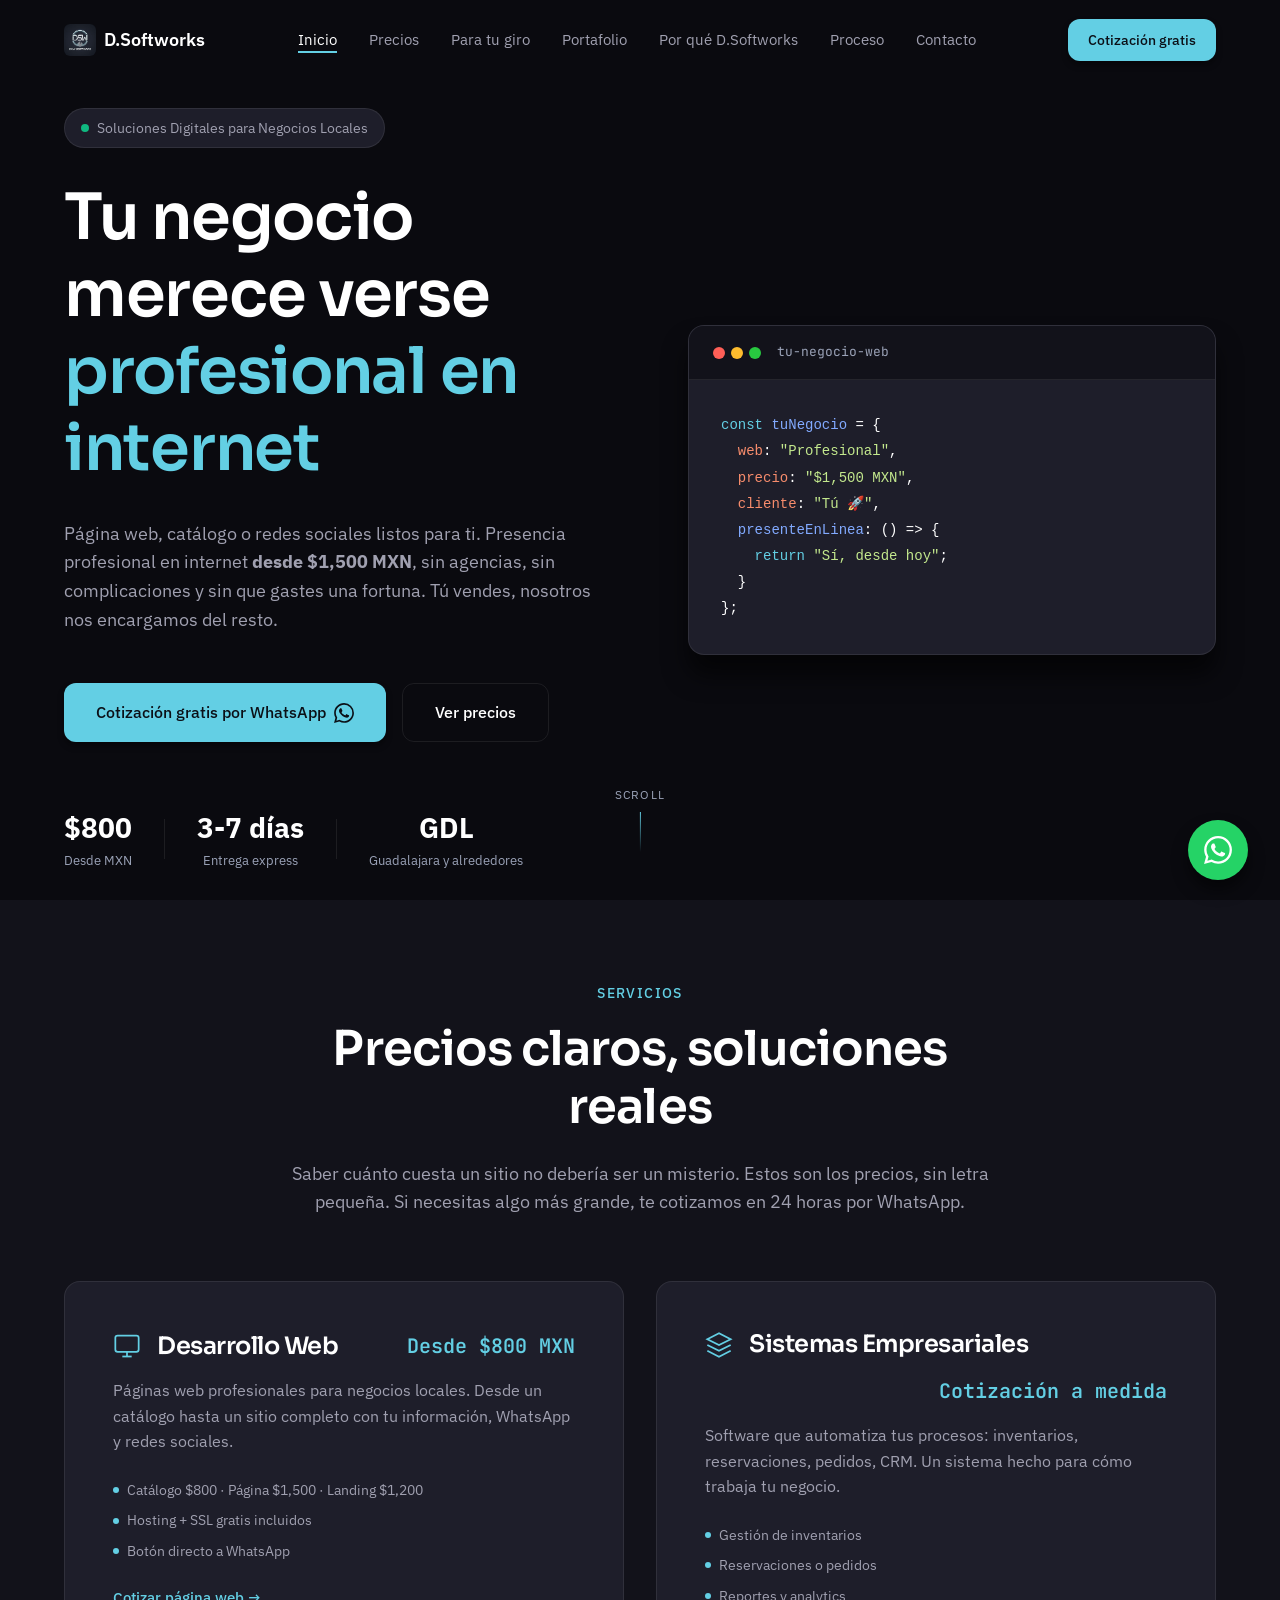
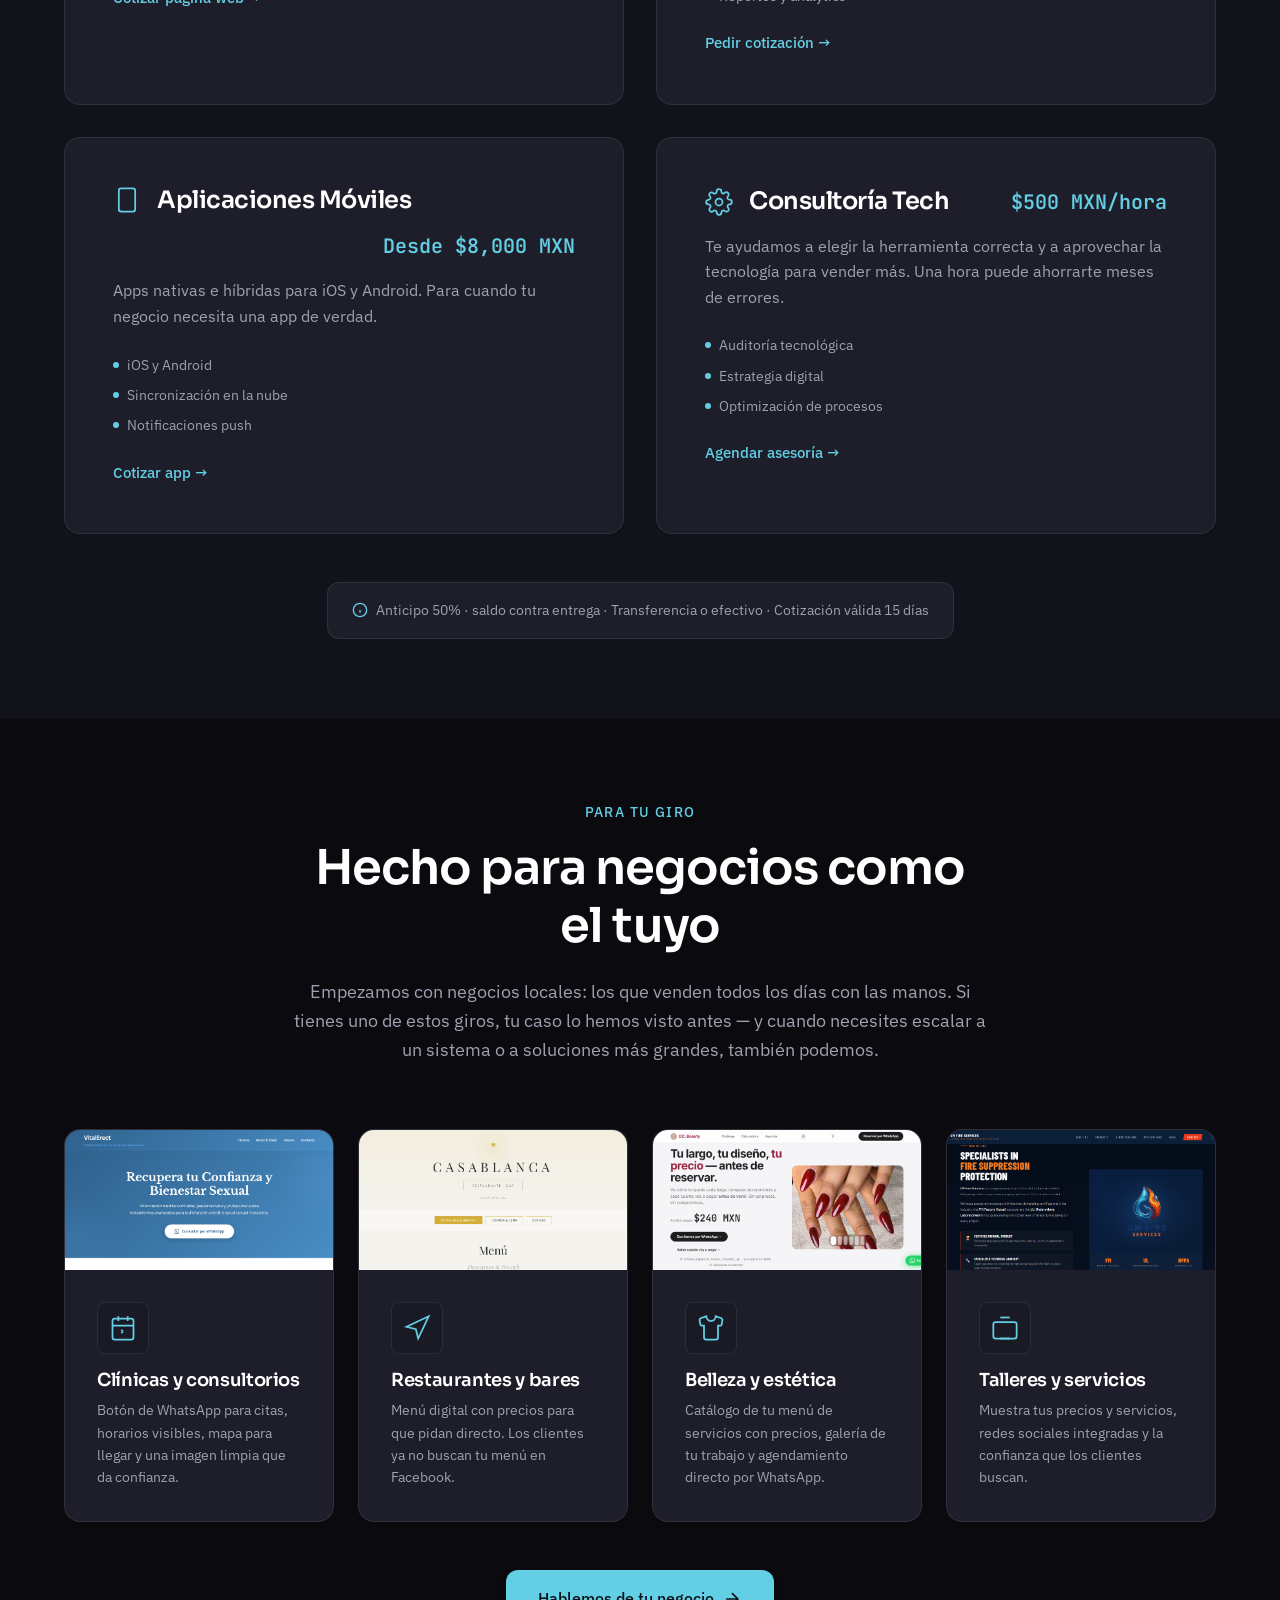
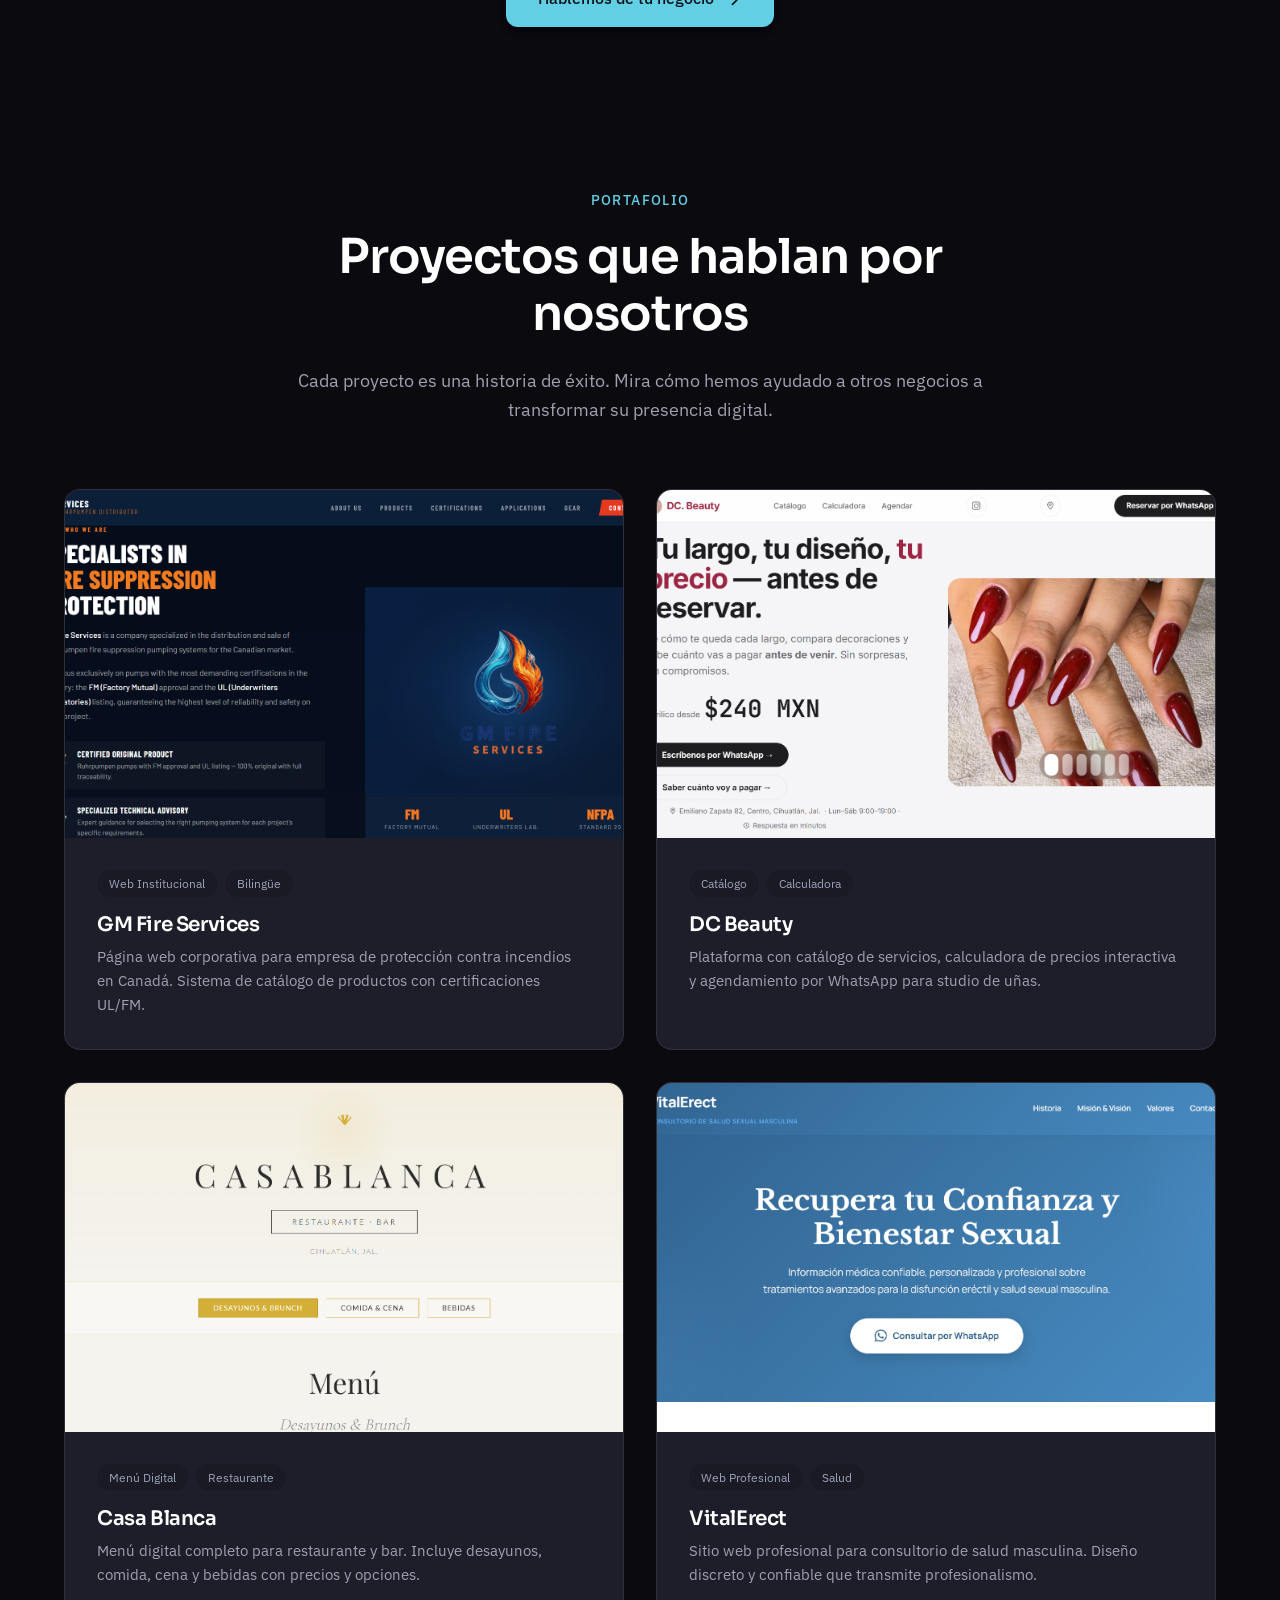
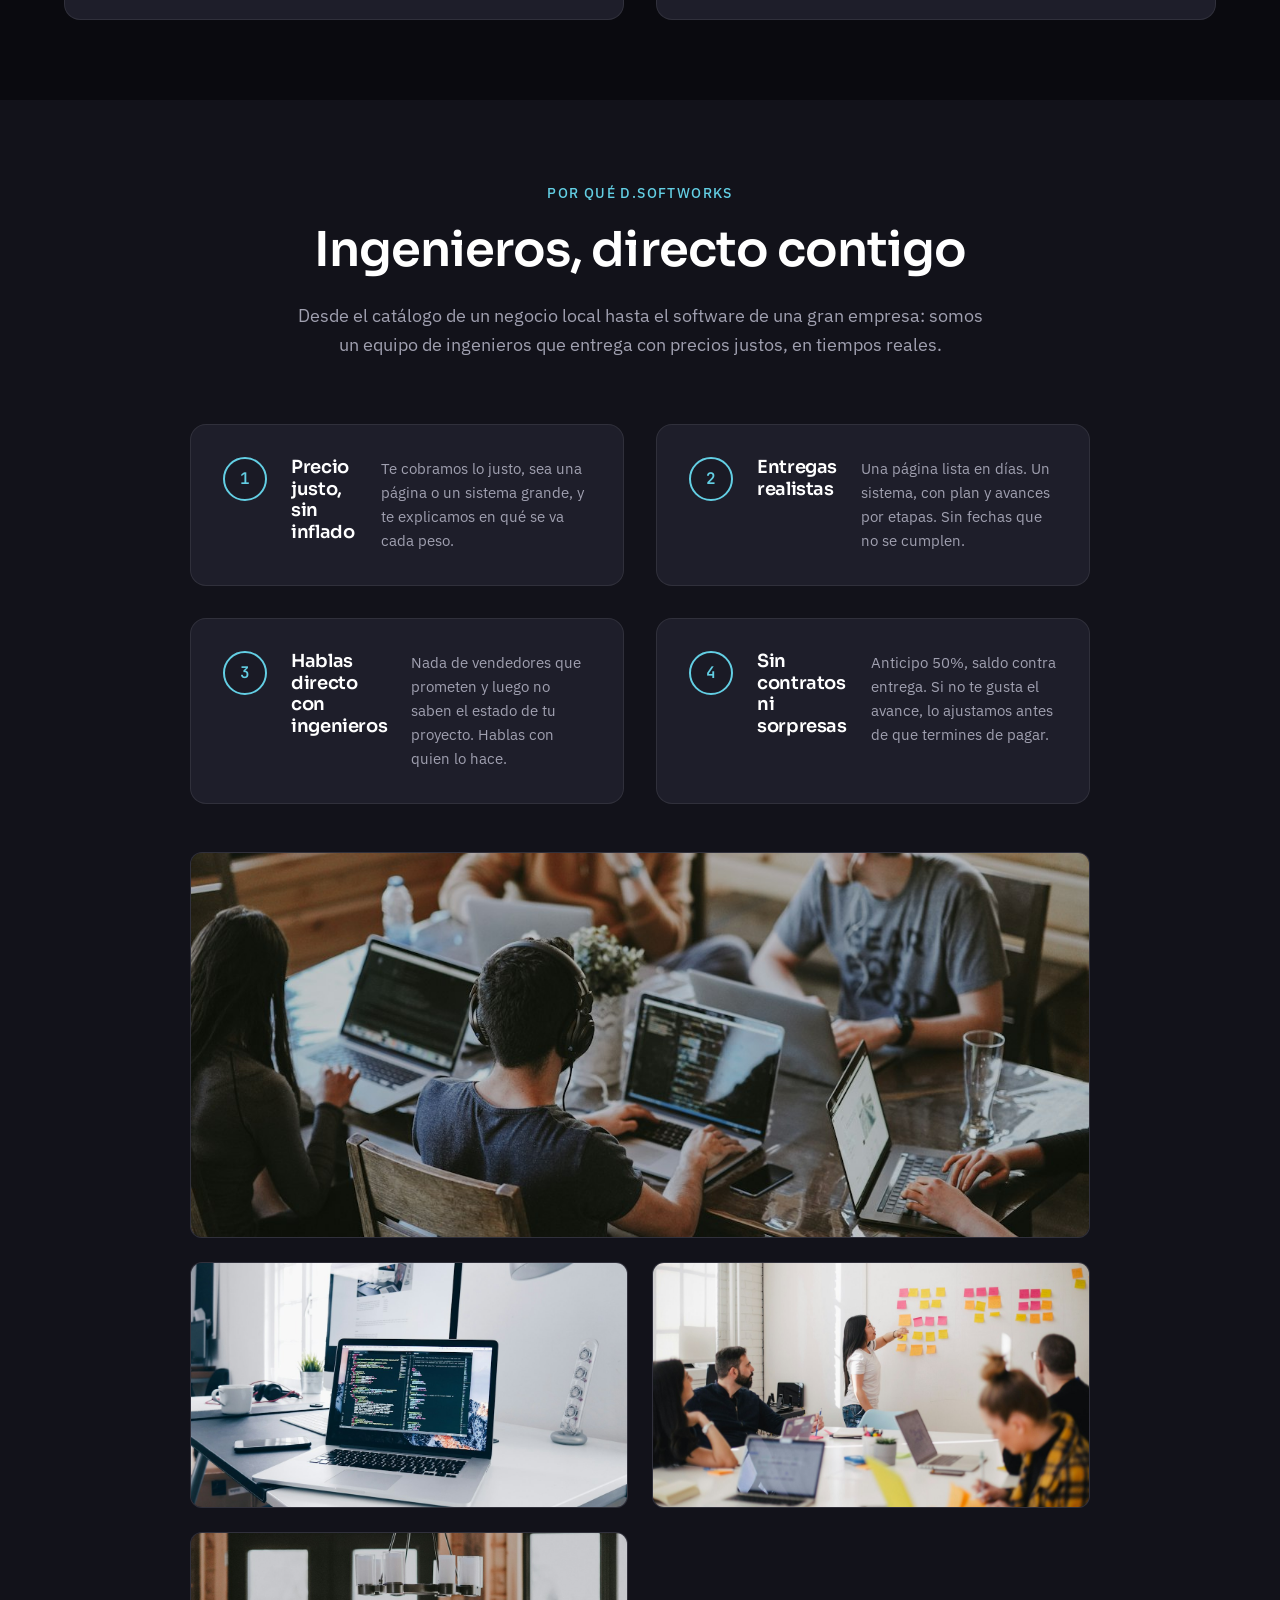
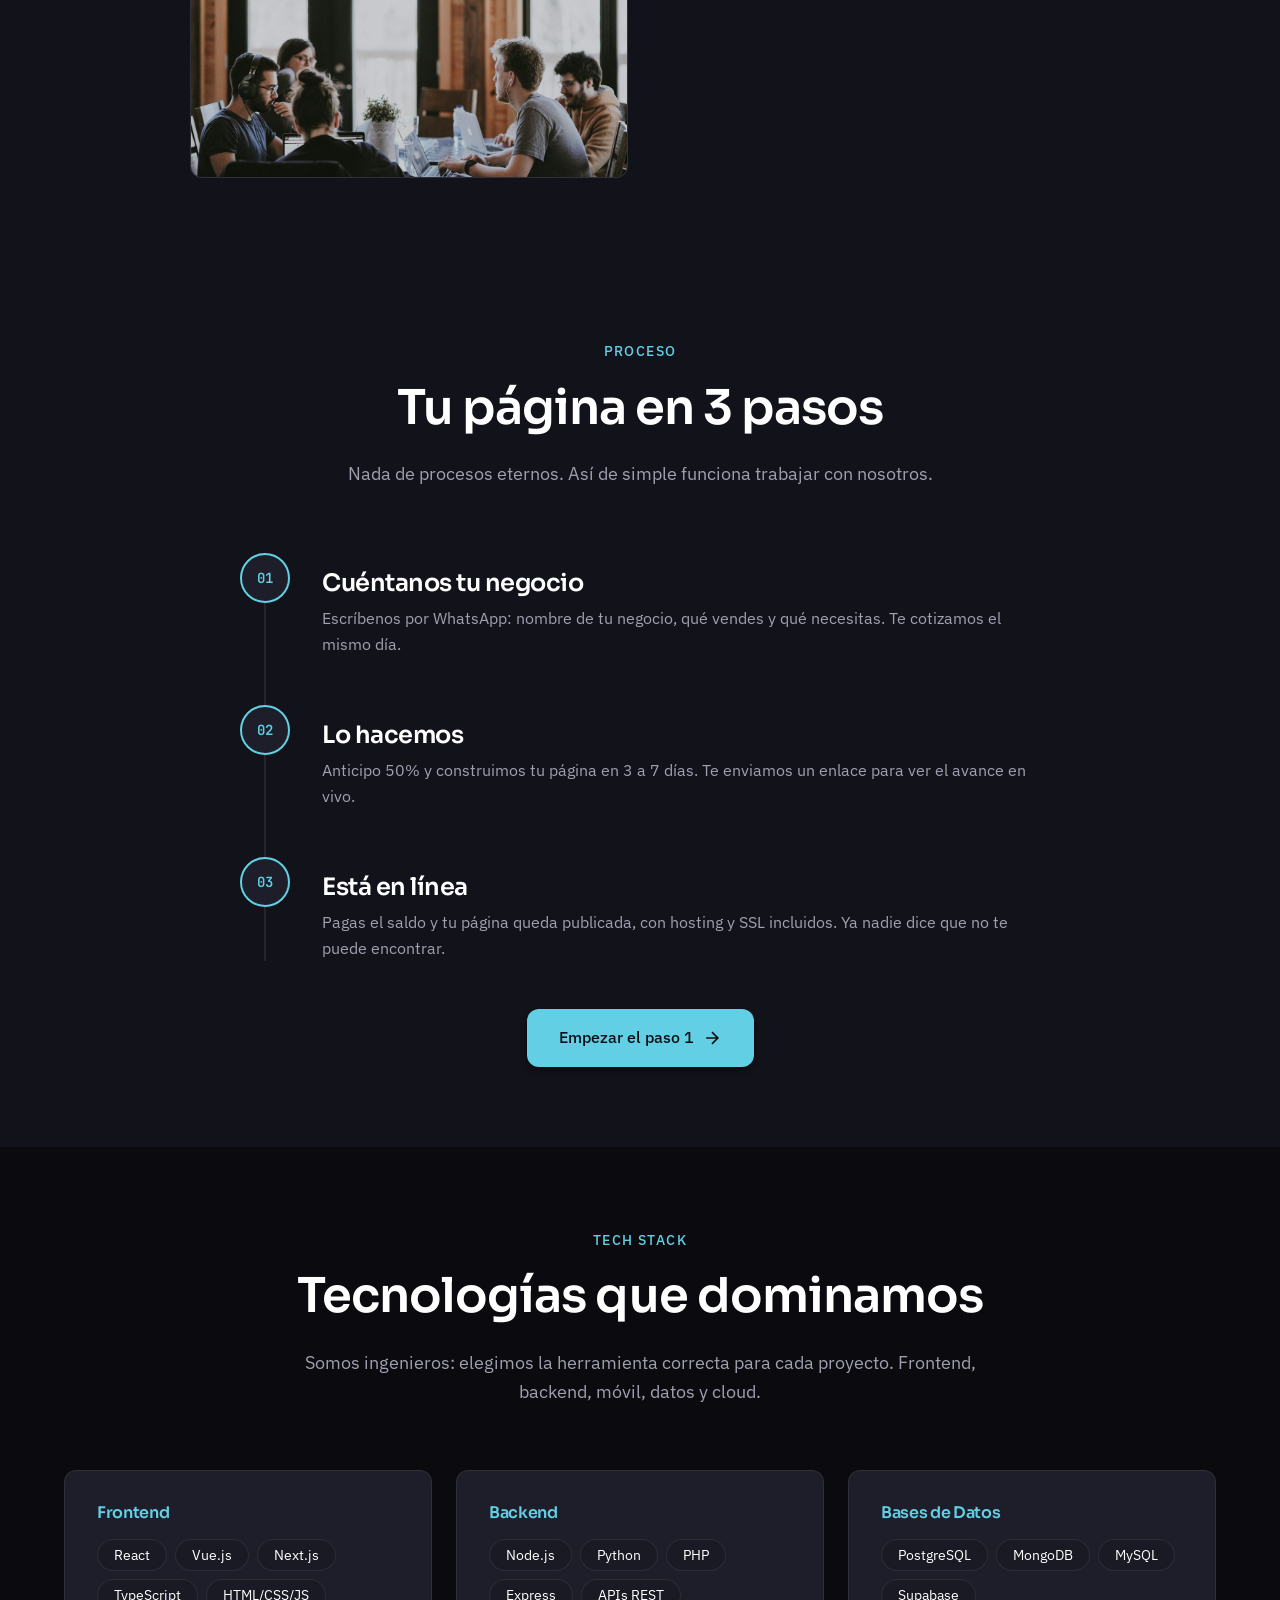
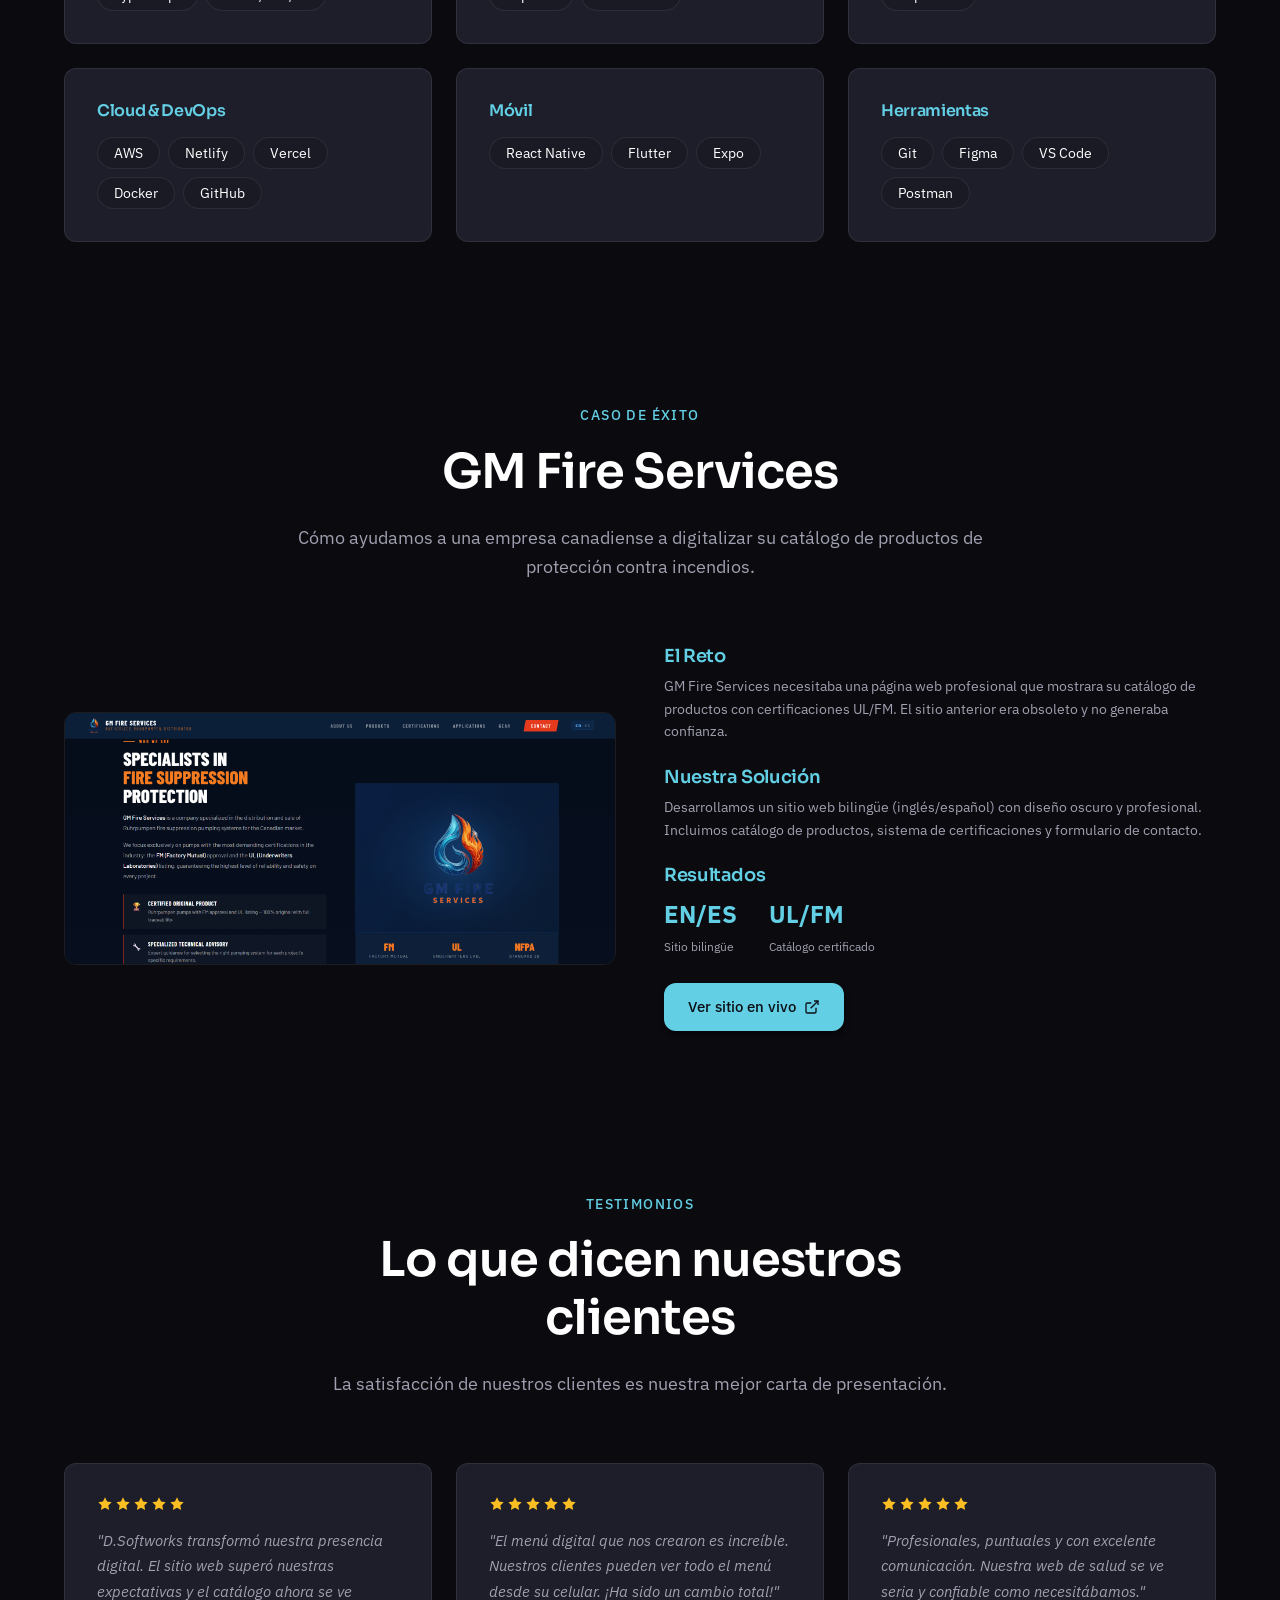
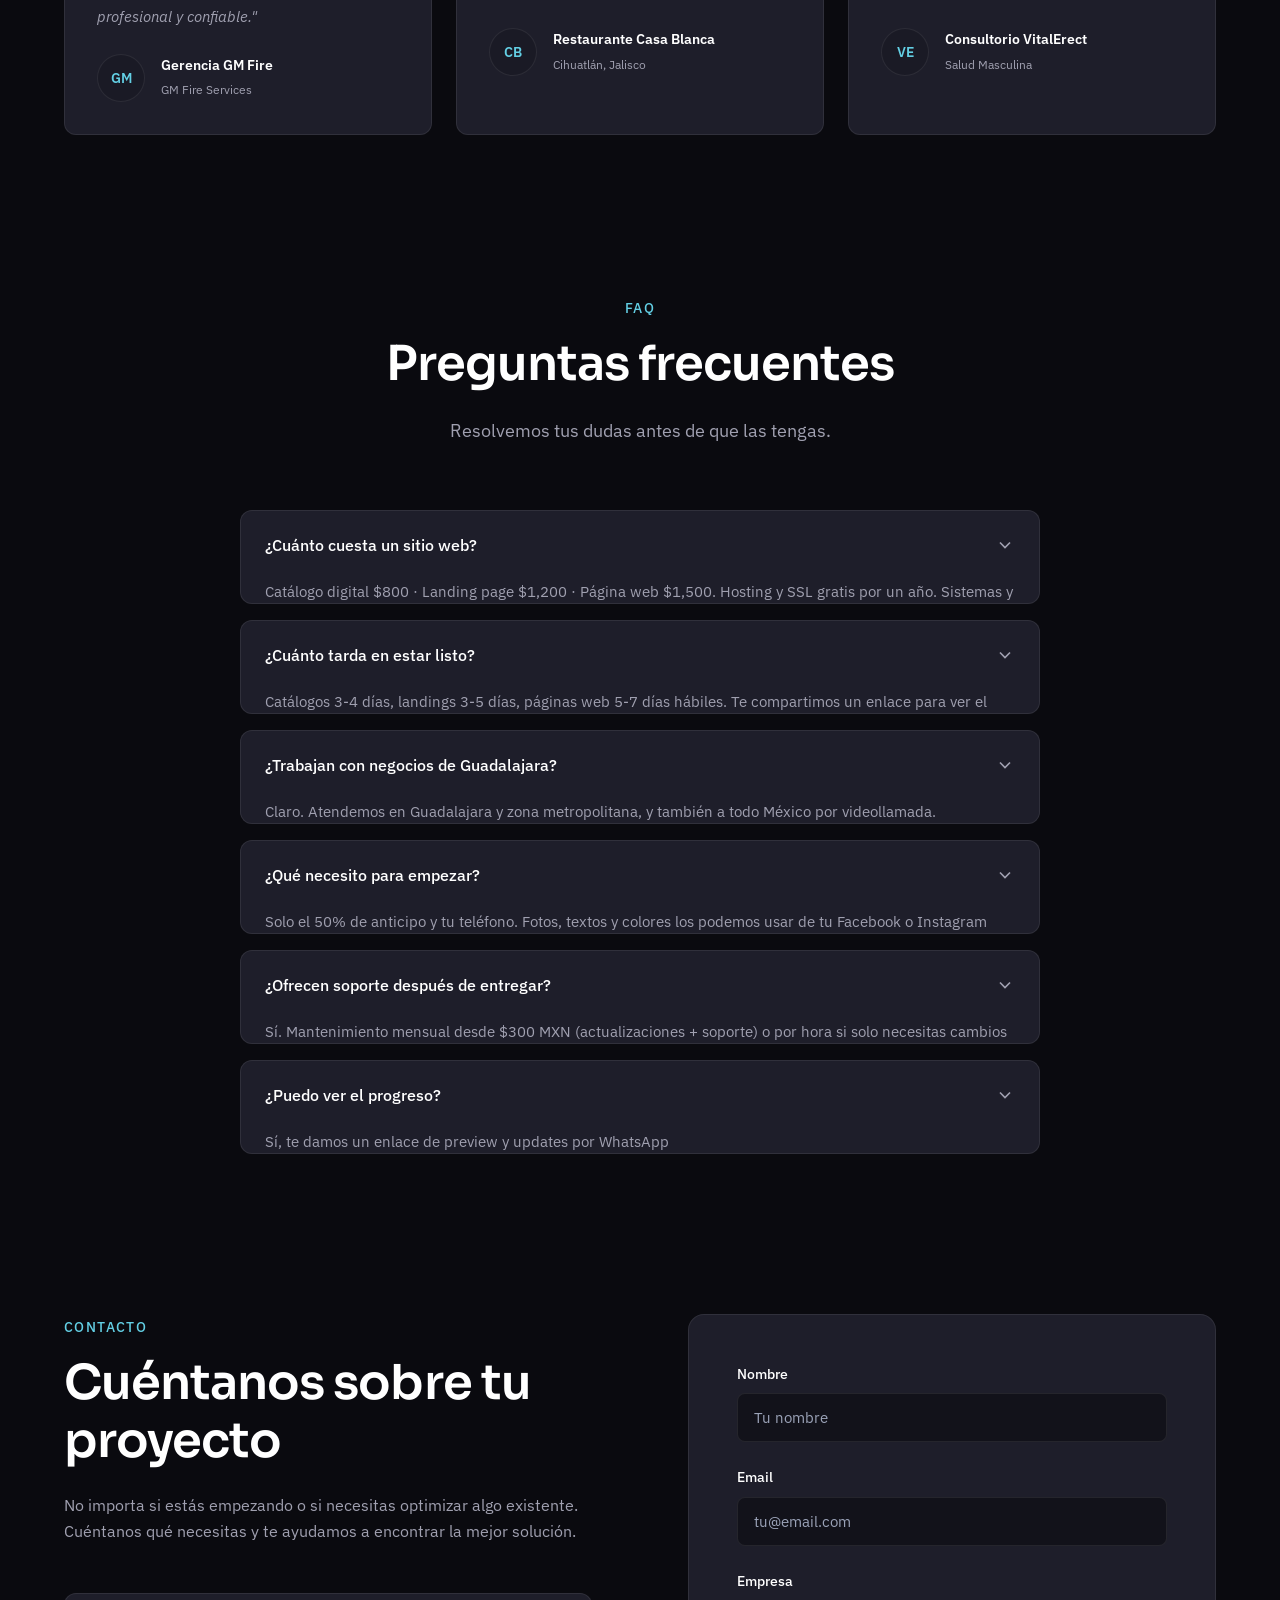
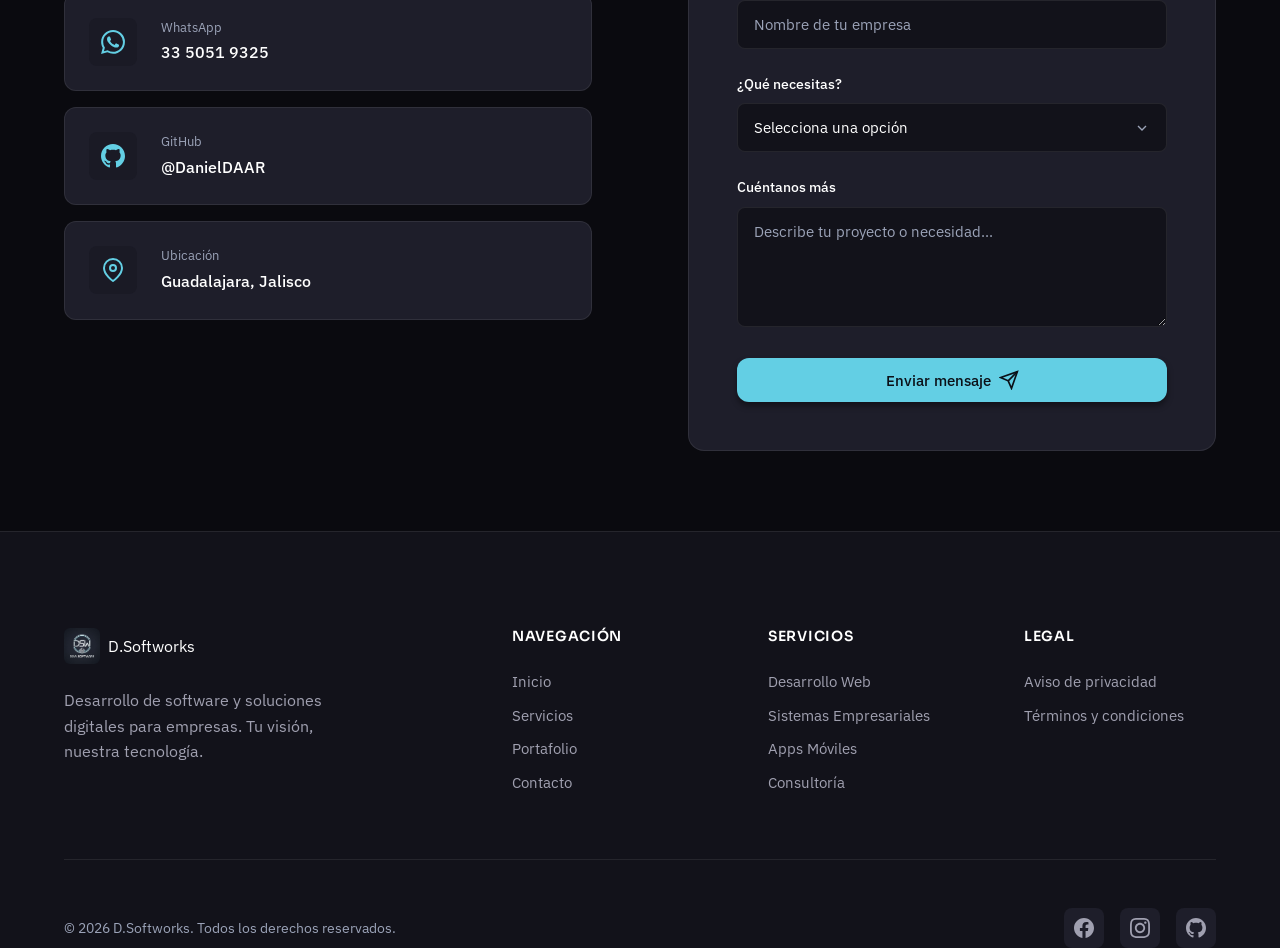
==== commit 2c3f66be: "feat: Add real project images + verified stock photos (team/office/code) for more presence; reword c" ====
--- a/index.html
+++ b/index.html
@@ -331,14 +331,18 @@
                     <span class="section-tag">Para tu giro</span>
                     <h2 class="section-title">Hecho para negocios como el tuyo</h2>
                     <p class="section-description">
-                        No servimos a "empresas" en general. Creamos soluciones para 
-                        negocios locales: los que venden todos los días con las manos. 
-                        Si tienes uno de estos, tu caso lo hemos visto antes.
+                        Empezamos con negocios locales: los que venden todos los días 
+                        con las manos. Si tienes uno de estos giros, tu caso lo hemos 
+                        visto antes — y cuando necesites escalar a un sistema o a 
+                        soluciones más grandes, también podemos.
                     </p>
                 </div>
                 
                 <div class="giro-grid">
                     <article class="giro-card">
+                        <div class="giro-image">
+                            <img src="img/projects/vitalerect.png" alt="Proyecto para clínica" loading="lazy">
+                        </div>
                         <div class="giro-icon">
                             <svg width="28" height="28" viewBox="0 0 24 24" fill="none" stroke="currentColor" stroke-width="1.5">
                                 <path d="M19 4H5a2 2 0 0 0-2 2v14a2 2 0 0 0 2 2h14a2 2 0 0 0 2-2V6a2 2 0 0 0-2-2z"/>
@@ -353,6 +357,9 @@
                     </article>
                     
                     <article class="giro-card">
+                        <div class="giro-image">
+                            <img src="img/projects/casa-blanca.png" alt="Menú digital para restaurante" loading="lazy">
+                        </div>
                         <div class="giro-icon">
                             <svg width="28" height="28" viewBox="0 0 24 24" fill="none" stroke="currentColor" stroke-width="1.5">
                                 <path d="M3 11l19-9-9 19-2-8-8-2z"/>
@@ -366,6 +373,9 @@
                     </article>
                     
                     <article class="giro-card">
+                        <div class="giro-image">
+                            <img src="img/projects/dc-beauty.png" alt="Catálogo para estudio de belleza" loading="lazy">
+                        </div>
                         <div class="giro-icon">
                             <svg width="28" height="28" viewBox="0 0 24 24" fill="none" stroke="currentColor" stroke-width="1.5">
                                 <path d="M20.38 3.46L16 2a4 4 0 0 1-8 0L3.62 3.46a2 2 0 0 0-1.34 2.23l.58 3.47a1 1 0 0 0 .99.84H6v10c0 1.1.9 2 2 2h8a2 2 0 0 0 2-2V10h2.15a1 1 0 0 0 .99-.84l.58-3.47a2 2 0 0 0-1.34-2.23z"/>
@@ -379,6 +389,9 @@
                     </article>
                     
                     <article class="giro-card">
+                        <div class="giro-image">
+                            <img src="img/projects/gm-fire.png" alt="Web para taller y servicios" loading="lazy">
+                        </div>
                         <div class="giro-icon">
                             <svg width="28" height="28" viewBox="0 0 24 24" fill="none" stroke="currentColor" stroke-width="1.5">
                                 <rect x="2" y="7" width="20" height="14" rx="2" ry="2"/>
@@ -538,29 +551,29 @@
             <div class="container">
                 <div class="section-header">
                     <span class="section-tag">Por qué D.Softworks</span>
-                    <h2 class="section-title">No necesitas una agencia grande</h2>
+                    <h2 class="section-title">Ingenieros, directo contigo</h2>
                     <p class="section-description">
-                        Las agencias te cobran por oficinas, comerciales y referencias. 
-                        Nosotros somos un equipo de ingenieros que entrega en días, 
-                        no en meses, y a una fracción del precio.
+                        Desde el catálogo de un negocio local hasta el software 
+                        de una gran empresa: somos un equipo de ingenieros que 
+                        entrega con precios justos, en tiempos reales.
                     </p>
                 </div>
                 
                 <div class="why-grid">
                     <div class="why-item">
                         <div class="why-number">1</div>
-                        <h3 class="why-title">Precio real, sin inflado</h3>
+                        <h3 class="why-title">Precio justo, sin inflado</h3>
                         <p class="why-description">
-                            Una página web no debería costar $25,000. Te cobramos 
-                            lo justo y te explicamos en qué se va cada peso.
+                            Te cobramos lo justo, sea una página o un sistema grande, 
+                            y te explicamos en qué se va cada peso.
                         </p>
                     </div>
                     <div class="why-item">
                         <div class="why-number">2</div>
-                        <h3 class="why-title">Entregas en días</h3>
+                        <h3 class="why-title">Entregas realistas</h3>
                         <p class="why-description">
-                            Tu página lista en 3 a 7 días hábiles. Sin burocracia 
-                            de agencia, sin correos interminables.
+                            Una página lista en días. Un sistema, con plan y avances 
+                            por etapas. Sin fechas que no se cumplen.
                         </p>
                     </div>
                     <div class="why-item">
@@ -579,6 +592,21 @@
                             el avance, lo ajustamos antes de que termines de pagar.
                         </p>
                     </div>
+                </div>
+
+                <div class="why-media">
+                    <figure class="why-media-item why-media-large">
+                        <img src="img/stock/equipo-trabajo.jpg" alt="El equipo de D.Softworks trabajando" loading="lazy">
+                    </figure>
+                    <figure class="why-media-item">
+                        <img src="img/stock/codigo.jpg" alt="Código de nuestros sistemas" loading="lazy">
+                    </figure>
+                    <figure class="why-media-item">
+                        <img src="img/stock/reunion.jpg" alt="Reunión de trabajo con clientes" loading="lazy">
+                    </figure>
+                    <figure class="why-media-item">
+                        <img src="img/stock/equipo-office.jpg" alt="Oficina de D.Softworks" loading="lazy">
+                    </figure>
                 </div>
             </div>
         </section>
--- a/css/styles.css
+++ b/css/styles.css
@@ -2268,6 +2268,42 @@
     line-height: 1.6;
 }
 
+/* ---------- Why media (fotos de equipo) ---------- */
+.why-media {
+    display: grid;
+    grid-template-columns: repeat(2, 1fr);
+    gap: var(--spacing-lg);
+    max-width: 900px;
+    margin: var(--spacing-2xl) auto 0;
+}
+
+.why-media-item {
+    position: relative;
+    margin: 0;
+    border: 1px solid var(--color-border);
+    border-radius: var(--radius-lg);
+    overflow: hidden;
+    aspect-ratio: 16 / 9;
+    background: var(--color-surface);
+}
+
+.why-media-item img {
+    width: 100%;
+    height: 100%;
+    object-fit: cover;
+    display: block;
+    transition: transform var(--transition-base);
+}
+
+.why-media-item:hover img {
+    transform: scale(1.04);
+}
+
+.why-media-large {
+    grid-column: 1 / -1;
+    aspect-ratio: 21 / 9;
+}
+
 /* ---------- Giro (para tu giro) ---------- */
 .giro {
     background: var(--color-bg);
@@ -2284,7 +2320,32 @@
     border: 1px solid var(--color-border);
     border-radius: var(--radius-xl);
     padding: var(--spacing-xl);
+    padding-top: 0;
+    overflow: hidden;
     transition: border-color var(--transition-base), transform var(--transition-base);
+}
+
+.giro-image {
+    margin: 0 calc(-1 * var(--spacing-xl));
+    height: 140px;
+    overflow: hidden;
+}
+
+.giro-image img {
+    width: 100%;
+    height: 100%;
+    object-fit: cover;
+    object-position: top;
+    display: block;
+    transition: transform var(--transition-base);
+}
+
+.giro-card:hover .giro-image img {
+    transform: scale(1.04);
+}
+
+.giro-card .giro-icon {
+    margin-top: var(--spacing-xl);
 }
 
 .giro-card:hover {
@@ -2344,10 +2405,22 @@
     .why-grid {
         grid-template-columns: 1fr;
     }
+
+    .why-media {
+        gap: var(--spacing-md);
+    }
 }
 
 @media (max-width: 480px) {
     .giro-grid {
         grid-template-columns: 1fr;
     }
-}
+
+    .why-media {
+        grid-template-columns: 1fr;
+    }
+
+    .why-media-large {
+        aspect-ratio: 16 / 9;
+    }
+}
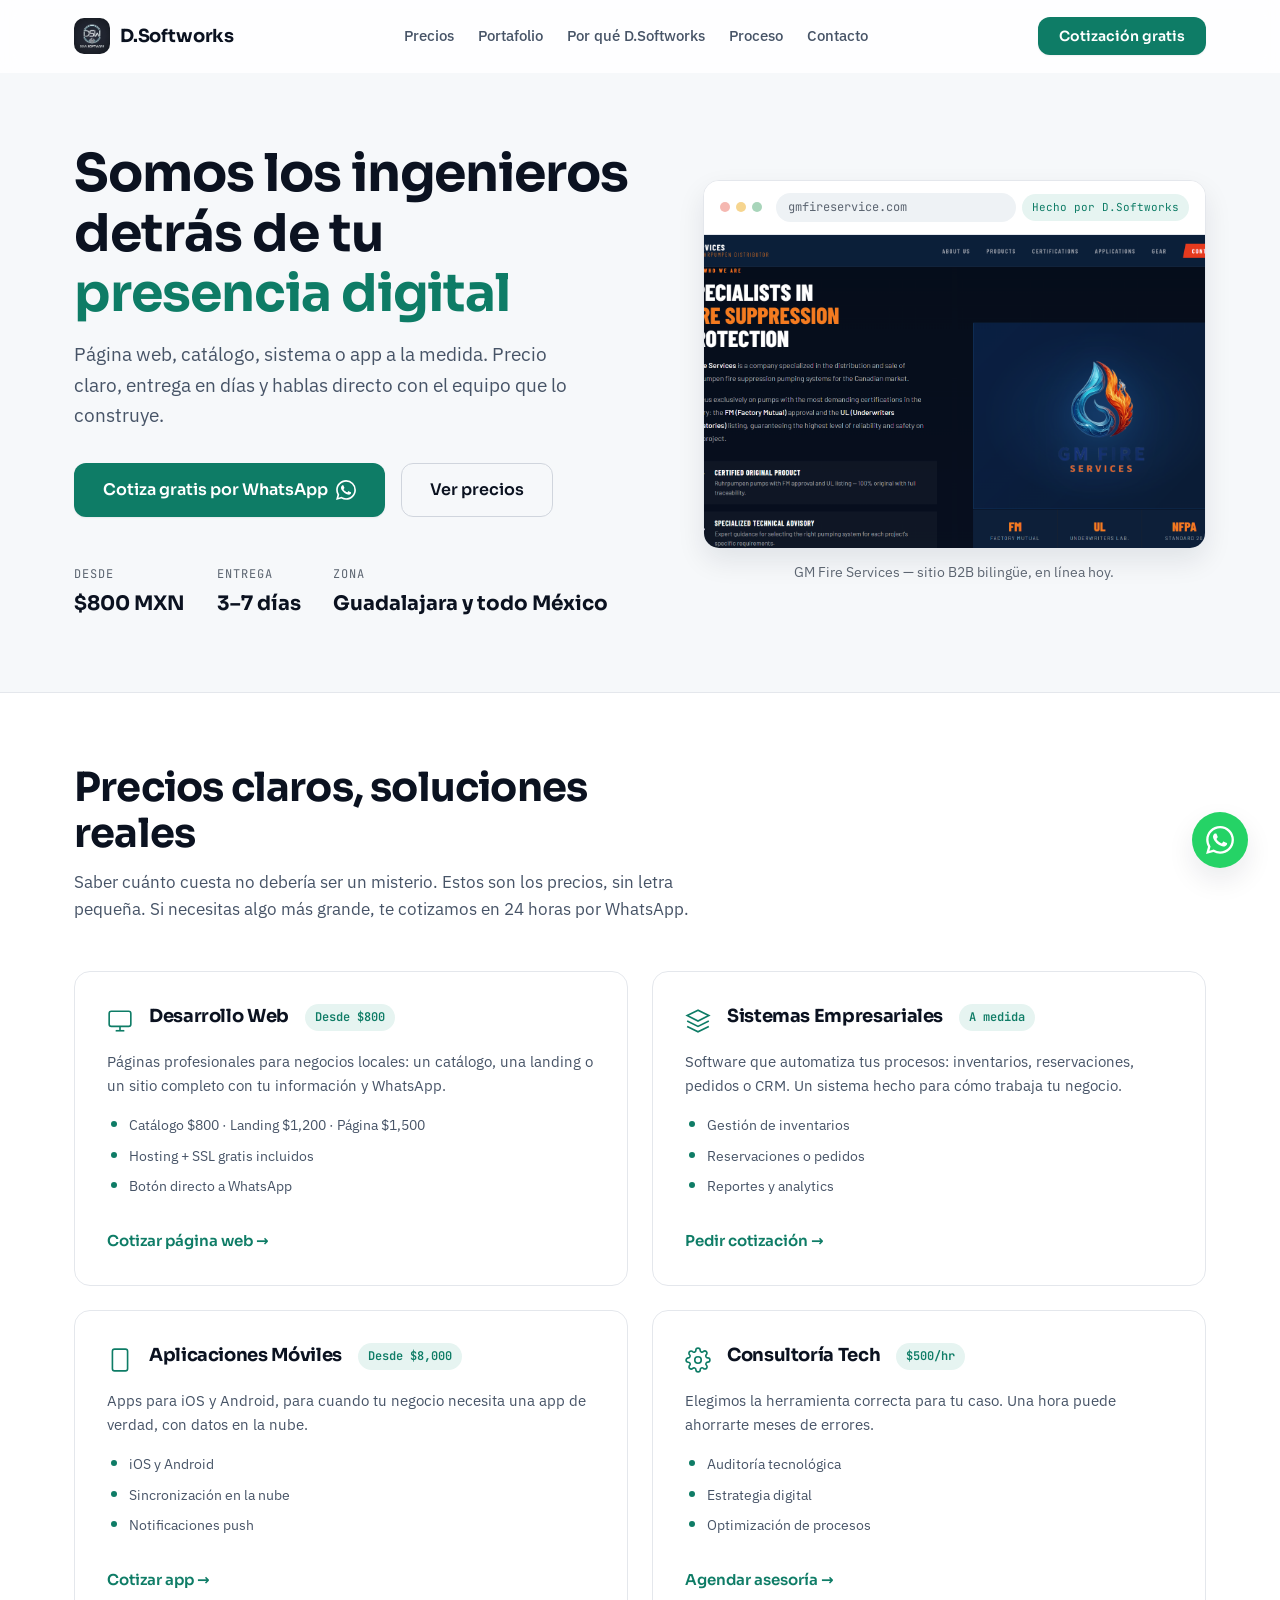
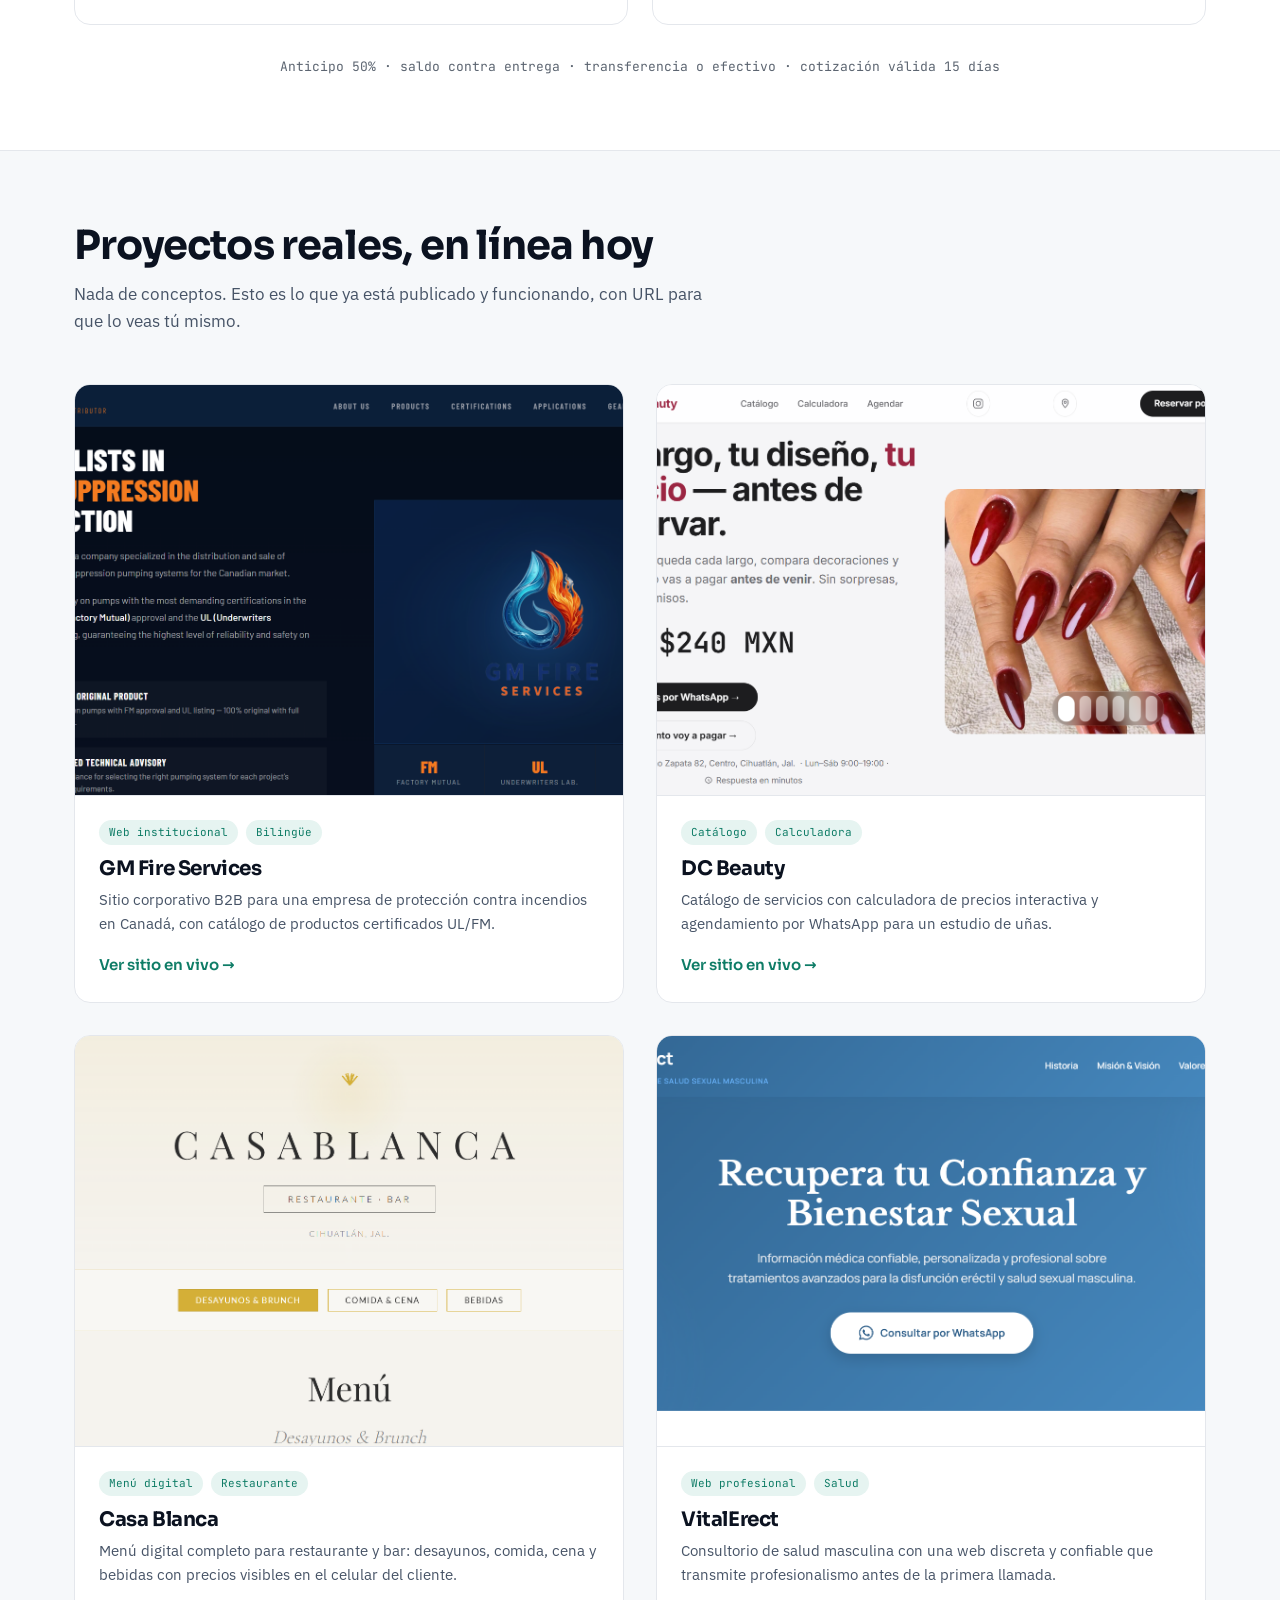
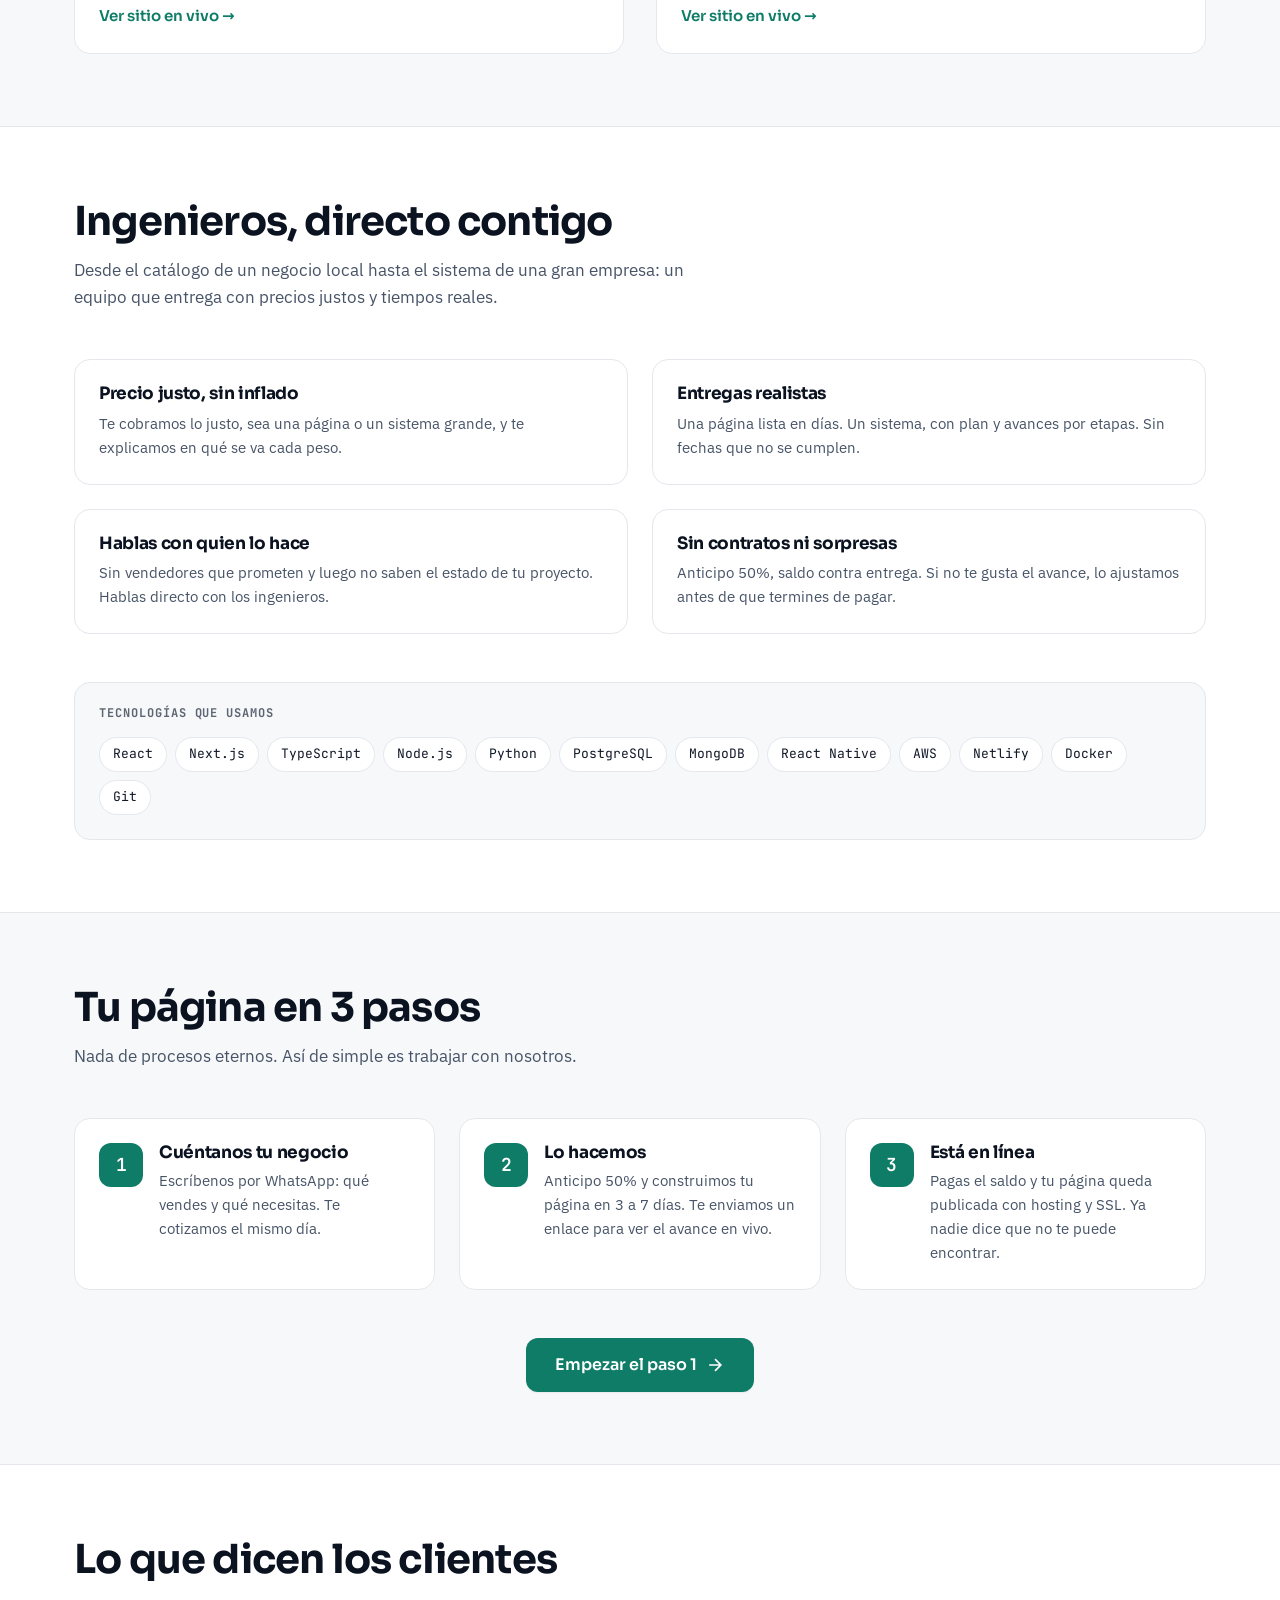
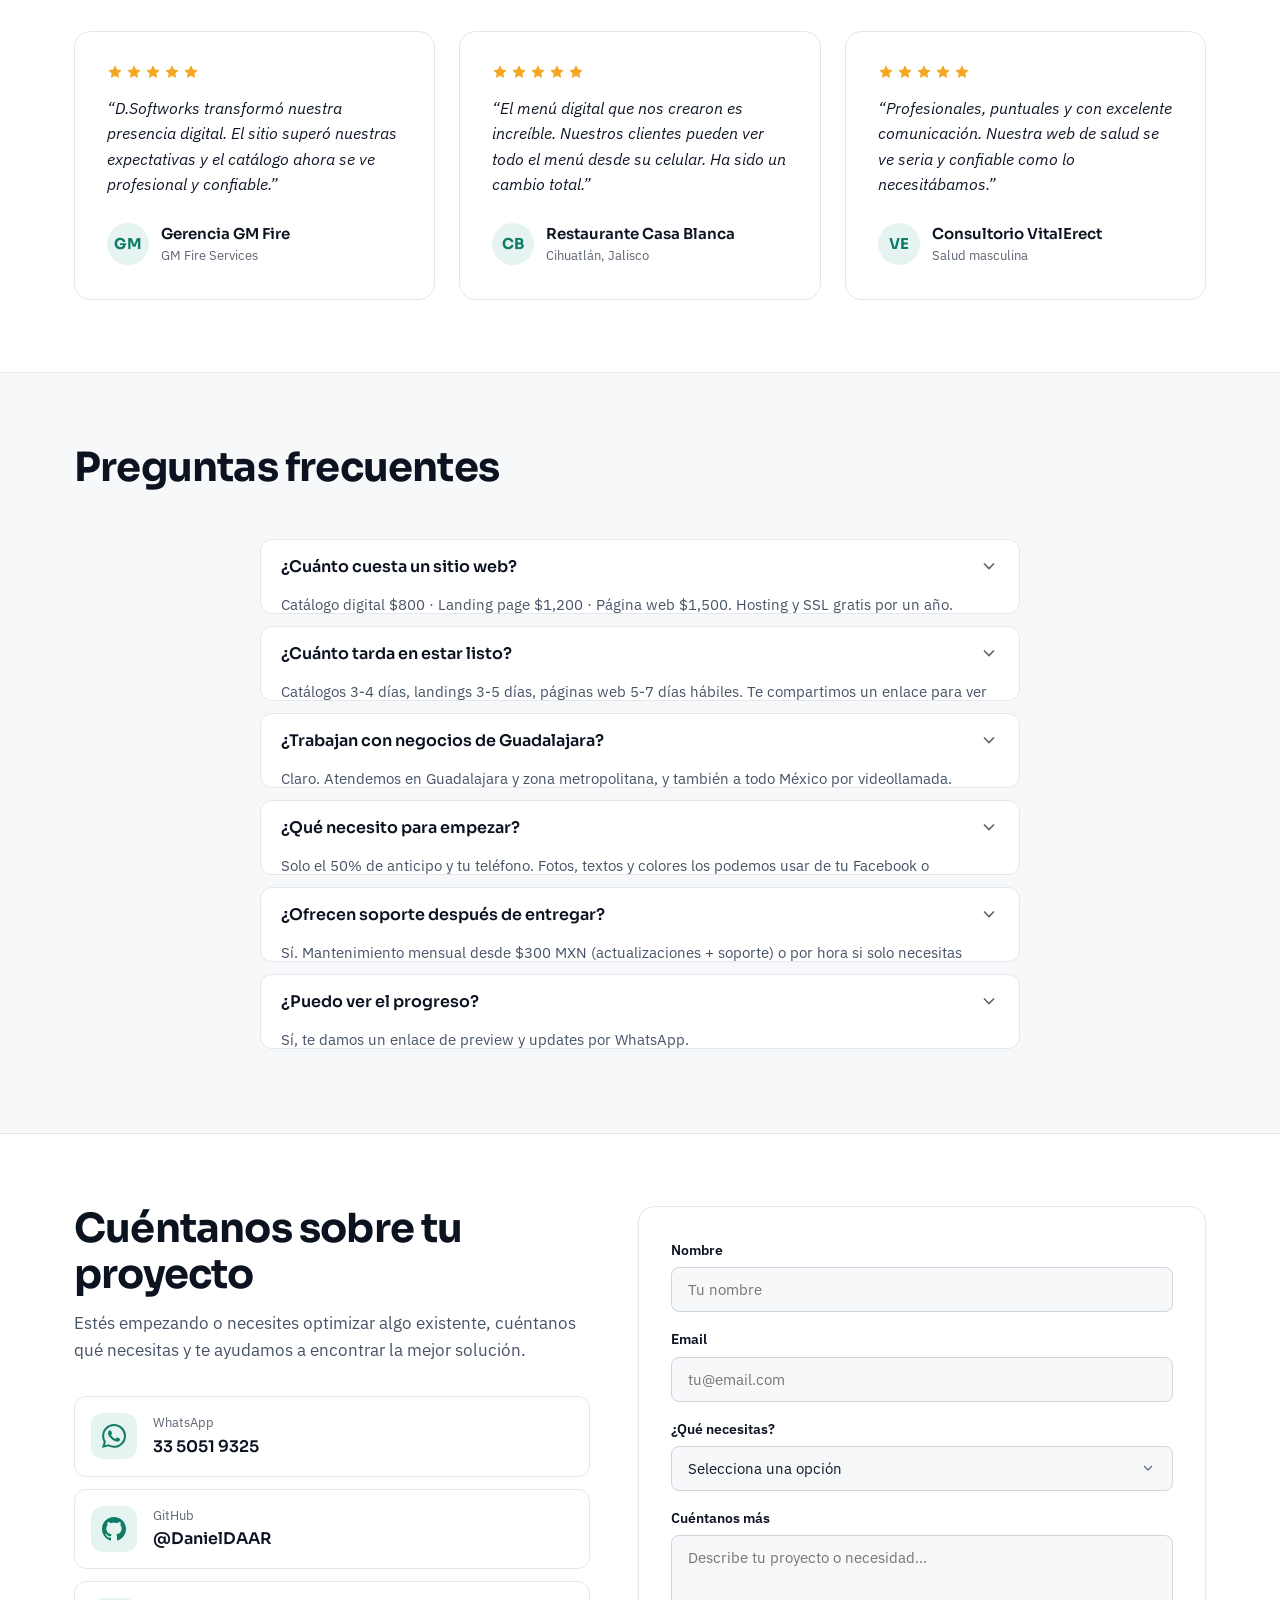
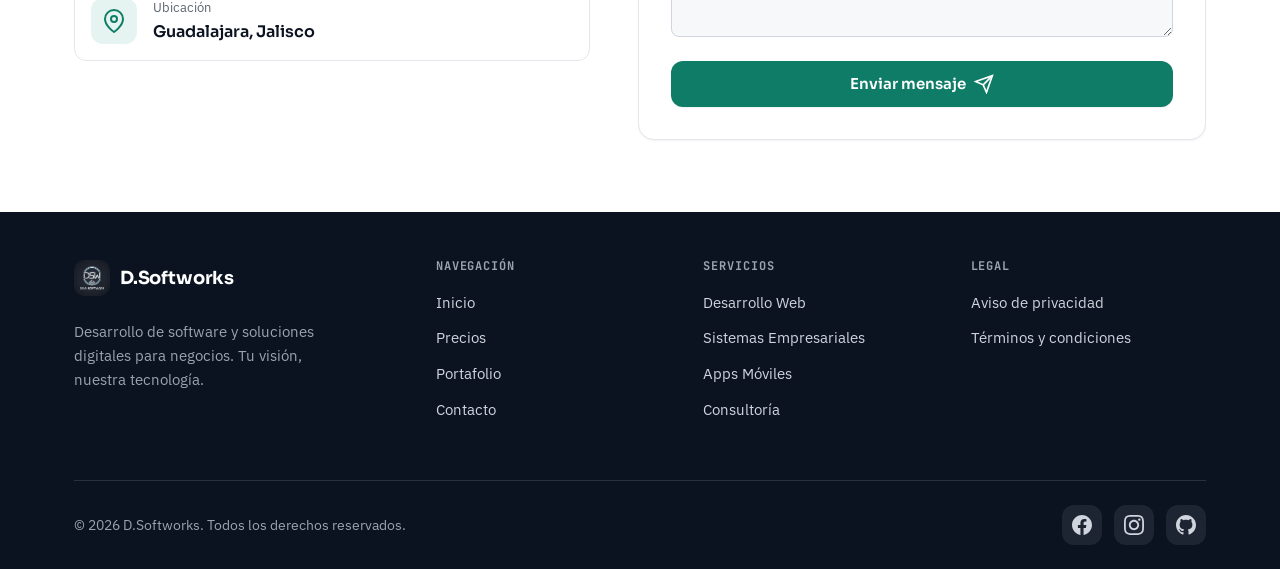
==== commit 9c1d0a44: "feat: redesign landing into clean professional agency - light theme, single teal accent, real portfo" ====
--- a/index.html
+++ b/index.html
@@ -3,39 +3,39 @@
 <head>
     <meta charset="UTF-8">
     <meta name="viewport" content="width=device-width, initial-scale=1.0">
-    <meta name="description" content="D.Softworks — Páginas web, catálogos digitales y redes sociales para negocios locales. Presencia profesional en internet desde $1,500 MXN. Guadalajara. Cotización sin compromiso.">
-    <meta name="keywords" content="páginas web, catálogos digitales, landing page, redes sociales, negocios locales, precio página web, Guadalajara, México, D.Softworks">
+    <meta name="description" content="D.Softworks — Ingenieros directo contigo. Páginas web desde $800 MXN, catálogos en 3-4 días, sistemas y apps a la medida. Guadalajara. Cotización gratis por WhatsApp.">
+    <meta name="keywords" content="páginas web, catálogos digitales, landing page, sistemas empresariales, desarrollo web, Guadalajara, México, D.Softworks">
     <meta name="author" content="D.Softworks">
     <meta name="robots" content="index, follow">
-    
+
     <!-- Open Graph -->
     <meta property="og:title" content="D.Softworks — Soluciones Digitales para Negocios Locales">
-    <meta property="og:description" content="Página web, catálogo o redes sociales para tu negocio desde $1,500 MXN. Nosotros lo hacemos realidad, sin que gastes una fortuna.">
+    <meta property="og:description" content="Somos los ingenieros detrás de tu presencia digital. Páginas desde $800, entrega en días, precio claro.">
     <meta property="og:type" content="website">
     <meta property="og:url" content="https://danielsoftworks.netlify.app">
-    <meta property="og:image" content="https://danielsoftworks.netlify.app/img/logo.jpg">
-    
+    <meta property="og:image" content="https://danielsoftworks.netlify.app/img/og-image.svg">
+
     <!-- Favicon -->
-    <link rel="icon" type="image/jpeg" href="img/logo.jpg">
+    <link rel="icon" type="image/svg+xml" href="img/icons/favicon.svg">
     <link rel="apple-touch-icon" href="img/logo.jpg">
-    
+
     <!-- Fonts -->
     <link rel="preconnect" href="https://fonts.googleapis.com">
     <link rel="preconnect" href="https://fonts.gstatic.com" crossorigin>
-    <link href="https://fonts.googleapis.com/css2?family=IBM+Plex+Sans:wght@400;500;600;700&family=Sora:wght@600;700&family=JetBrains+Mono:wght@400;500&display=swap" rel="stylesheet">
-    
+    <link href="https://fonts.googleapis.com/css2?family=IBM+Plex+Sans:wght@400;500;600&family=JetBrains+Mono:wght@400;600&family=Sora:wght@600;700&display=swap" rel="stylesheet">
+
     <!-- Styles -->
     <link rel="stylesheet" href="css/styles.css">
     <link rel="stylesheet" href="css/components.css">
     <link rel="stylesheet" href="css/animations.css">
-    
+
     <!-- Structured Data -->
     <script type="application/ld+json">
     {
         "@context": "https://schema.org",
         "@type": "Organization",
         "name": "D.Softworks",
-        "description": "Páginas web, catálogos digitales y redes sociales para negocios locales",
+        "description": "Páginas web, catálogos digitales, sistemas empresariales y apps para negocios",
         "url": "https://danielsoftworks.netlify.app",
         "address": {
             "@type": "PostalAddress",
@@ -50,16 +50,16 @@
         }
     }
     </script>
-    
+
     <title>D.Softworks — Soluciones Digitales para Negocios Locales</title>
 </head>
 <body>
+    <div class="scroll-progress" aria-hidden="true"></div>
+
     <!-- Preloader -->
     <div id="preloader" class="preloader">
         <div class="preloader-inner">
-            <div class="preloader-logo">
-                <img src="img/logo.jpg" alt="D.Softworks" class="preloader-logo-img">
-            </div>
+            <img src="img/logo.jpg" alt="D.Softworks" class="preloader-logo-img">
             <div class="preloader-bar">
                 <div class="preloader-bar-fill"></div>
             </div>
@@ -69,21 +69,17 @@
     <!-- Navigation -->
     <header id="header" class="header">
         <nav class="nav container">
-            <a href="#" class="nav-logo">
-                <img src="img/logo.jpg" alt="D.Softworks" class="logo-img">
+            <a href="#inicio" class="nav-logo">
+                <span class="logo-mark">
+                    <img src="img/logo.jpg" alt="D.Softworks" class="logo-img">
+                </span>
                 <span class="logo-text">D.Softworks</span>
             </a>
-            
+
             <div class="nav-menu" id="nav-menu">
                 <ul class="nav-list">
                     <li class="nav-item">
-                        <a href="#inicio" class="nav-link active">Inicio</a>
-                    </li>
-                    <li class="nav-item">
                         <a href="#servicios" class="nav-link">Precios</a>
-                    </li>
-                    <li class="nav-item">
-                        <a href="#para-tu-giro" class="nav-link">Para tu giro</a>
                     </li>
                     <li class="nav-item">
                         <a href="#portafolio" class="nav-link">Portafolio</a>
@@ -103,7 +99,7 @@
                     <span></span>
                 </button>
             </div>
-            
+
             <div class="nav-actions">
                 <a href="https://wa.me/5213350519325?text=Hola%20D.Softworks%2C%20quiero%20una%20cotizaci%C3%B3n%20para%20mi%20negocio" target="_blank" rel="noopener" class="btn btn-primary nav-cta">Cotización gratis</a>
                 <button class="nav-toggle" id="nav-toggle" aria-label="Abrir menú">
@@ -116,142 +112,110 @@
     </header>
 
     <main>
-        <!-- Hero Section -->
+        <!-- Hero -->
         <section id="inicio" class="hero">
             <div class="container hero-container">
-                <div class="hero-content">
-                    <div class="hero-badge animate-fade-up">
-                        <span class="badge-dot"></span>
-                        Soluciones Digitales para Negocios Locales
-                    </div>
-                    
-                    <h1 class="hero-title animate-fade-up" style="animation-delay: 0.1s">
-                        Tu negocio merece verse <span class="text-gradient">profesional en internet</span>
+                <div class="hero-content animate-fade-up">
+                    <h1 class="hero-title">
+                        Somos los ingenieros detrás de tu <span class="hero-accent">presencia digital</span>
                     </h1>
-                    
-                    <p class="hero-description animate-fade-up" style="animation-delay: 0.2s">
-                        Página web, catálogo o redes sociales listos para ti. Presencia profesional 
-                        en internet <strong>desde $1,500 MXN</strong>, sin agencias, sin complicaciones 
-                        y sin que gastes una fortuna. Tú vendes, nosotros nos encargamos del resto.
+
+                    <p class="hero-description">
+                        Página web, catálogo, sistema o app a la medida. Precio claro, entrega en días y hablas
+                        directo con el equipo que lo construye.
                     </p>
-                    
-                    <div class="hero-actions animate-fade-up" style="animation-delay: 0.3s">
+
+                    <div class="hero-actions">
                         <a href="https://wa.me/5213350519325?text=Hola%20D.Softworks%2C%20quiero%20una%20cotizaci%C3%B3n%20para%20mi%20negocio" target="_blank" rel="noopener" class="btn btn-primary btn-lg">
-                            <span>Cotización gratis por WhatsApp</span>
-                            <svg width="20" height="20" viewBox="0 0 24 24" fill="currentColor">
+                            <span>Cotiza gratis por WhatsApp</span>
+                            <svg width="20" height="20" viewBox="0 0 24 24" fill="currentColor" aria-hidden="true">
                                 <path d="M17.472 14.382c-.297-.149-1.758-.867-2.03-.967-.273-.099-.471-.148-.67.15-.197.297-.767.966-.94 1.164-.173.199-.347.223-.644.075-.297-.15-1.255-.463-2.39-1.475-.883-.788-1.48-1.761-1.653-2.059-.173-.297-.018-.458.13-.606.134-.133.298-.347.446-.52.149-.174.198-.298.298-.497.099-.198.05-.371-.025-.52-.075-.149-.669-1.612-.916-2.207-.242-.579-.487-.5-.669-.51-.173-.008-.371-.01-.57-.01-.198 0-.52.074-.792.372-.272.297-1.04 1.016-1.04 2.479 0 1.462 1.065 2.875 1.213 3.074.149.198 2.096 3.2 5.077 4.487.709.306 1.262.489 1.694.625.712.227 1.36.195 1.871.118.571-.085 1.758-.719 2.006-1.413.248-.694.248-1.289.173-1.413-.074-.124-.272-.198-.57-.347m-5.421 7.403h-.004a9.87 9.87 0 01-5.031-1.378l-.361-.214-3.741.982.998-3.648-.235-.374a9.86 9.86 0 01-1.51-5.26c.001-5.45 4.436-9.884 9.888-9.884 2.64 0 5.122 1.03 6.988 2.898a9.825 9.825 0 012.893 6.994c-.003 5.45-4.437 9.884-9.885 9.884m8.413-18.297A11.815 11.815 0 0012.05 0C5.495 0 .16 5.335.157 11.892c0 2.096.547 4.142 1.588 5.945L.057 24l6.305-1.654a11.882 11.882 0 005.683 1.448h.005c6.554 0 11.89-5.335 11.893-11.893a11.821 11.821 0 00-3.48-8.413z"/>
                             </svg>
                         </a>
-                        <a href="#servicios" class="btn btn-ghost btn-lg">
-                            Ver precios
-                        </a>
-                    </div>
-                    
-                    <div class="hero-stats animate-fade-up" style="animation-delay: 0.4s">
-                        <div class="stat">
-                            <span class="stat-number">$800</span>
-                            <span class="stat-label">Desde MXN</span>
-                        </div>
-                        <div class="stat-divider"></div>
-                        <div class="stat">
-                            <span class="stat-number">3-7 días</span>
-                            <span class="stat-label">Entrega express</span>
-                        </div>
-                        <div class="stat-divider"></div>
-                        <div class="stat">
-                            <span class="stat-number">GDL</span>
-                            <span class="stat-label">Guadalajara y alrededores</span>
-                        </div>
-                    </div>
-                </div>
-                
-                <div class="hero-visual animate-fade-left" style="animation-delay: 0.2s">
-                    <div class="hero-card">
-                        <div class="card-header">
-                            <div class="card-dots">
-                                <span></span>
-                                <span></span>
-                                <span></span>
-                            </div>
-                            <span class="card-filename">tu-negocio-web</span>
-                        </div>
-                        <pre class="card-code"><code><span class="code-keyword">const</span> <span class="code-variable">tuNegocio</span> = {
-  <span class="code-property">web</span>: <span class="code-string">"Profesional"</span>,
-  <span class="code-property">precio</span>: <span class="code-string">"$1,500 MXN"</span>,
-  <span class="code-property">cliente</span>: <span class="code-string">"Tú 🚀"</span>,
-  <span class="code-method">presenteEnLinea</span>: () => {
-    <span class="code-keyword">return</span> <span class="code-string">"Sí, desde hoy"</span>;
-  }
-};</code></pre>
-                    </div>
-                </div>
-            </div>
-            
-            <div class="hero-scroll">
-                <a href="#servicios" class="scroll-indicator">
-                    <span class="scroll-text">Scroll</span>
-                    <span class="scroll-line"></span>
-                </a>
+                        <a href="#servicios" class="btn btn-ghost btn-lg">Ver precios</a>
+                    </div>
+
+                    <dl class="hero-facts">
+                        <div class="hero-fact">
+                            <dt>Desde</dt>
+                            <dd>$800 MXN</dd>
+                        </div>
+                        <div class="hero-fact">
+                            <dt>Entrega</dt>
+                            <dd>3–7 días</dd>
+                        </div>
+                        <div class="hero-fact">
+                            <dt>Zona</dt>
+                            <dd>Guadalajara y todo México</dd>
+                        </div>
+                    </dl>
+                </div>
+
+                <div class="hero-showcase animate-fade-right">
+                    <div class="browser">
+                        <div class="browser-bar">
+                            <span class="browser-dot"></span>
+                            <span class="browser-dot"></span>
+                            <span class="browser-dot"></span>
+                            <span class="browser-url">gmfireservice.com</span>
+                            <span class="browser-badge">Hecho por D.Softworks</span>
+                        </div>
+                        <div class="browser-shot">
+                            <img src="img/projects/gm-fire.png" alt="Sitio web real de GM Fire Services, hecho por D.Softworks" loading="lazy">
+                        </div>
+                    </div>
+                    <p class="browser-caption">GM Fire Services — sitio B2B bilingüe, en línea hoy.</p>
+                </div>
             </div>
         </section>
 
-        <!-- Services Section -->
+        <!-- Services -->
         <section id="servicios" class="section services">
             <div class="container">
                 <div class="section-header">
-                    <span class="section-tag">Servicios</span>
                     <h2 class="section-title">Precios claros, soluciones reales</h2>
                     <p class="section-description">
-                        Saber cuánto cuesta un sitio no debería ser un misterio. 
-                        Estos son los precios, sin letra pequeña. Si necesitas algo 
-                        más grande, te cotizamos en 24 horas por WhatsApp.
+                        Saber cuánto cuesta no debería ser un misterio. Estos son los precios, sin letra pequeña.
+                        Si necesitas algo más grande, te cotizamos en 24 horas por WhatsApp.
                     </p>
                 </div>
-                
+
                 <div class="services-grid">
-                    <!-- Service 1 -->
                     <article class="service-card">
                         <div class="service-head">
-                            <div class="service-icon">
-                                <svg width="28" height="28" viewBox="0 0 24 24" fill="none" stroke="currentColor" stroke-width="1.5">
-                                    <rect x="2" y="3" width="20" height="14" rx="2" ry="2"/>
-                                    <line x1="8" y1="21" x2="16" y2="21"/>
-                                    <line x1="12" y1="17" x2="12" y2="21"/>
-                                </svg>
-                            </div>
+                            <svg class="service-icon" width="26" height="26" viewBox="0 0 24 24" fill="none" stroke="currentColor" stroke-width="1.5" aria-hidden="true">
+                                <rect x="2" y="3" width="20" height="14" rx="2" ry="2"/>
+                                <line x1="8" y1="21" x2="16" y2="21"/>
+                                <line x1="12" y1="17" x2="12" y2="21"/>
+                            </svg>
                             <h3 class="service-title">Desarrollo Web</h3>
-                            <span class="service-price">Desde $800 MXN</span>
+                            <span class="service-price">Desde $800</span>
                         </div>
                         <p class="service-description">
-                            Páginas web profesionales para negocios locales. 
-                            Desde un catálogo hasta un sitio completo con tu información, 
-                            WhatsApp y redes sociales.
+                            Páginas profesionales para negocios locales: un catálogo, una landing o un sitio
+                            completo con tu información y WhatsApp.
                         </p>
                         <ul class="service-features">
-                            <li>Catálogo $800 · Página $1,500 · Landing $1,200</li>
+                            <li>Catálogo $800 · Landing $1,200 · Página $1,500</li>
                             <li>Hosting + SSL gratis incluidos</li>
                             <li>Botón directo a WhatsApp</li>
                         </ul>
                         <a href="https://wa.me/5213350519325?text=Hola%20D.Softworks%2C%20me%20interesa%20una%20p%C3%A1gina%20web%20para%20mi%20negocio" target="_blank" rel="noopener" class="service-cta">Cotizar página web →</a>
                     </article>
-                    
-                    <!-- Service 2 -->
+
                     <article class="service-card">
                         <div class="service-head">
-                            <div class="service-icon">
-                                <svg width="28" height="28" viewBox="0 0 24 24" fill="none" stroke="currentColor" stroke-width="1.5">
-                                    <path d="M12 2L2 7l10 5 10-5-10-5z"/>
-                                    <path d="M2 17l10 5 10-5"/>
-                                    <path d="M2 12l10 5 10-5"/>
-                                </svg>
-                            </div>
+                            <svg class="service-icon" width="26" height="26" viewBox="0 0 24 24" fill="none" stroke="currentColor" stroke-width="1.5" aria-hidden="true">
+                                <path d="M12 2L2 7l10 5 10-5-10-5z"/>
+                                <path d="M2 17l10 5 10-5"/>
+                                <path d="M2 12l10 5 10-5"/>
+                            </svg>
                             <h3 class="service-title">Sistemas Empresariales</h3>
-                            <span class="service-price">Cotización a medida</span>
+                            <span class="service-price">A medida</span>
                         </div>
                         <p class="service-description">
-                            Software que automatiza tus procesos: inventarios, 
-                            reservaciones, pedidos, CRM. Un sistema hecho para 
-                            cómo trabaja tu negocio.
+                            Software que automatiza tus procesos: inventarios, reservaciones, pedidos o CRM.
+                            Un sistema hecho para cómo trabaja tu negocio.
                         </p>
                         <ul class="service-features">
                             <li>Gestión de inventarios</li>
@@ -260,22 +224,19 @@
                         </ul>
                         <a href="https://wa.me/5213350519325?text=Hola%20D.Softworks%2C%20necesito%20un%20sistema%20para%20mi%20negocio" target="_blank" rel="noopener" class="service-cta">Pedir cotización →</a>
                     </article>
-                    
-                    <!-- Service 3 -->
+
                     <article class="service-card">
                         <div class="service-head">
-                            <div class="service-icon">
-                                <svg width="28" height="28" viewBox="0 0 24 24" fill="none" stroke="currentColor" stroke-width="1.5">
-                                    <rect x="5" y="2" width="14" height="20" rx="2" ry="2"/>
-                                    <line x1="12" y1="18" x2="12.01" y2="18"/>
-                                </svg>
-                            </div>
+                            <svg class="service-icon" width="26" height="26" viewBox="0 0 24 24" fill="none" stroke="currentColor" stroke-width="1.5" aria-hidden="true">
+                                <rect x="5" y="2" width="14" height="20" rx="2" ry="2"/>
+                                <line x1="12" y1="18" x2="12.01" y2="18"/>
+                            </svg>
                             <h3 class="service-title">Aplicaciones Móviles</h3>
-                            <span class="service-price">Desde $8,000 MXN</span>
+                            <span class="service-price">Desde $8,000</span>
                         </div>
                         <p class="service-description">
-                            Apps nativas e híbridas para iOS y Android. 
-                            Para cuando tu negocio necesita una app de verdad.
+                            Apps para iOS y Android, para cuando tu negocio necesita una app de verdad,
+                            con datos en la nube.
                         </p>
                         <ul class="service-features">
                             <li>iOS y Android</li>
@@ -284,23 +245,19 @@
                         </ul>
                         <a href="https://wa.me/5213350519325?text=Hola%20D.Softworks%2C%20me%20interesa%20una%20app%20m%C3%B3vil" target="_blank" rel="noopener" class="service-cta">Cotizar app →</a>
                     </article>
-                    
-                    <!-- Service 4 -->
+
                     <article class="service-card">
                         <div class="service-head">
-                            <div class="service-icon">
-                                <svg width="28" height="28" viewBox="0 0 24 24" fill="none" stroke="currentColor" stroke-width="1.5">
-                                    <circle cx="12" cy="12" r="3"/>
-                                    <path d="M19.4 15a1.65 1.65 0 0 0 .33 1.82l.06.06a2 2 0 0 1 0 2.83 2 2 0 0 1-2.83 0l-.06-.06a1.65 1.65 0 0 0-1.82-.33 1.65 1.65 0 0 0-1 1.51V21a2 2 0 0 1-2 2 2 2 0 0 1-2-2v-.09A1.65 1.65 0 0 0 9 19.4a1.65 1.65 0 0 0-1.82.33l-.06.06a2 2 0 0 1-2.83 0 2 2 0 0 1 0-2.83l.06-.06a1.65 1.65 0 0 0 .33-1.82 1.65 1.65 0 0 0-1.51-1H3a2 2 0 0 1-2-2 2 2 0 0 1 2-2h.09A1.65 1.65 0 0 0 4.6 9a1.65 1.65 0 0 0-.33-1.82l-.06-.06a2 2 0 0 1 0-2.83 2 2 0 0 1 2.83 0l.06.06a1.65 1.65 0 0 0 1.82.33H9a1.65 1.65 0 0 0 1-1.51V3a2 2 0 0 1 2-2 2 2 0 0 1 2 2v.09a1.65 1.65 0 0 0 1 1.51 1.65 1.65 0 0 0 1.82-.33l.06-.06a2 2 0 0 1 2.83 0 2 2 0 0 1 0 2.83l-.06.06a1.65 1.65 0 0 0-.33 1.82V9a1.65 1.65 0 0 0 1.51 1H21a2 2 0 0 1 2 2 2 2 0 0 1-2 2h-.09a1.65 1.65 0 0 0-1.51 1z"/>
-                                </svg>
-                            </div>
+                            <svg class="service-icon" width="26" height="26" viewBox="0 0 24 24" fill="none" stroke="currentColor" stroke-width="1.5" aria-hidden="true">
+                                <circle cx="12" cy="12" r="3"/>
+                                <path d="M19.4 15a1.65 1.65 0 0 0 .33 1.82l.06.06a2 2 0 0 1 0 2.83 2 2 0 0 1-2.83 0l-.06-.06a1.65 1.65 0 0 0-1.82-.33 1.65 1.65 0 0 0-1 1.51V21a2 2 0 0 1-2 2 2 2 0 0 1-2-2v-.09A1.65 1.65 0 0 0 9 19.4a1.65 1.65 0 0 0-1.82.33l-.06.06a2 2 0 0 1-2.83 0 2 2 0 0 1 0-2.83l.06-.06a1.65 1.65 0 0 0 .33-1.82 1.65 1.65 0 0 0-1.51-1H3a2 2 0 0 1-2-2 2 2 0 0 1 2-2h.09A1.65 1.65 0 0 0 4.6 9a1.65 1.65 0 0 0-.33-1.82l-.06-.06a2 2 0 0 1 0-2.83 2 2 0 0 1 2.83 0l.06.06a1.65 1.65 0 0 0 1.82.33H9a1.65 1.65 0 0 0 1-1.51V3a2 2 0 0 1 2-2 2 2 0 0 1 2 2v.09a1.65 1.65 0 0 0 1 1.51 1.65 1.65 0 0 0 1.82-.33l.06-.06a2 2 0 0 1 2.83 0 2 2 0 0 1 0 2.83l-.06.06a1.65 1.65 0 0 0-.33 1.82V9a1.65 1.65 0 0 0 1.51 1H21a2 2 0 0 1 2 2 2 2 0 0 1-2 2h-.09a1.65 1.65 0 0 0-1.51 1z"/>
+                            </svg>
                             <h3 class="service-title">Consultoría Tech</h3>
-                            <span class="service-price">$500 MXN/hora</span>
+                            <span class="service-price">$500/hr</span>
                         </div>
                         <p class="service-description">
-                            Te ayudamos a elegir la herramienta correcta y a 
-                            aprovechar la tecnología para vender más. 
-                            Una hora puede ahorrarte meses de errores.
+                            Elegimos la herramienta correcta para tu caso. Una hora puede
+                            ahorrarte meses de errores.
                         </p>
                         <ul class="service-features">
                             <li>Auditoría tecnológica</li>
@@ -310,169 +267,45 @@
                         <a href="https://wa.me/5213350519325?text=Hola%20D.Softworks%2C%20quiero%20una%20asesor%C3%ADa%20tech" target="_blank" rel="noopener" class="service-cta">Agendar asesoría →</a>
                     </article>
                 </div>
-                
-                <div class="services-cta">
-                    <p class="services-note">
-                        <svg width="16" height="16" viewBox="0 0 24 24" fill="none" stroke="currentColor" stroke-width="2">
-                            <circle cx="12" cy="12" r="10"/>
-                            <line x1="12" y1="16" x2="12" y2="12"/>
-                            <line x1="12" y1="8" x2="12.01" y2="8"/>
-                        </svg>
-                        Anticipo 50% · saldo contra entrega · Transferencia o efectivo · Cotización válida 15 días
-                    </p>
-                </div>
+
+                <p class="services-note">
+                    Anticipo 50% · saldo contra entrega · transferencia o efectivo · cotización válida 15 días
+                </p>
             </div>
         </section>
 
-        <!-- Giro Section -->
-        <section id="para-tu-giro" class="section giro">
-            <div class="container">
-                <div class="section-header">
-                    <span class="section-tag">Para tu giro</span>
-                    <h2 class="section-title">Hecho para negocios como el tuyo</h2>
-                    <p class="section-description">
-                        Empezamos con negocios locales: los que venden todos los días 
-                        con las manos. Si tienes uno de estos giros, tu caso lo hemos 
-                        visto antes — y cuando necesites escalar a un sistema o a 
-                        soluciones más grandes, también podemos.
-                    </p>
-                </div>
-                
-                <div class="giro-grid">
-                    <article class="giro-card">
-                        <div class="giro-image">
-                            <img src="img/projects/vitalerect.png" alt="Proyecto para clínica" loading="lazy">
-                        </div>
-                        <div class="giro-icon">
-                            <svg width="28" height="28" viewBox="0 0 24 24" fill="none" stroke="currentColor" stroke-width="1.5">
-                                <path d="M19 4H5a2 2 0 0 0-2 2v14a2 2 0 0 0 2 2h14a2 2 0 0 0 2-2V6a2 2 0 0 0-2-2z"/>
-                                <path d="M16 2v4M8 2v4M3 10h18M12 15l-1.5-1.5M12 15l-1.5 1.5"/>
-                            </svg>
-                        </div>
-                        <h3 class="giro-title">Clínicas y consultorios</h3>
-                        <p class="giro-description">
-                            Botón de WhatsApp para citas, horarios visibles, 
-                            mapa para llegar y una imagen limpia que da confianza.
-                        </p>
-                    </article>
-                    
-                    <article class="giro-card">
-                        <div class="giro-image">
-                            <img src="img/projects/casa-blanca.png" alt="Menú digital para restaurante" loading="lazy">
-                        </div>
-                        <div class="giro-icon">
-                            <svg width="28" height="28" viewBox="0 0 24 24" fill="none" stroke="currentColor" stroke-width="1.5">
-                                <path d="M3 11l19-9-9 19-2-8-8-2z"/>
-                            </svg>
-                        </div>
-                        <h3 class="giro-title">Restaurantes y bares</h3>
-                        <p class="giro-description">
-                            Menú digital con precios para que pidan directo. 
-                            Los clientes ya no buscan tu menú en Facebook.
-                        </p>
-                    </article>
-                    
-                    <article class="giro-card">
-                        <div class="giro-image">
-                            <img src="img/projects/dc-beauty.png" alt="Catálogo para estudio de belleza" loading="lazy">
-                        </div>
-                        <div class="giro-icon">
-                            <svg width="28" height="28" viewBox="0 0 24 24" fill="none" stroke="currentColor" stroke-width="1.5">
-                                <path d="M20.38 3.46L16 2a4 4 0 0 1-8 0L3.62 3.46a2 2 0 0 0-1.34 2.23l.58 3.47a1 1 0 0 0 .99.84H6v10c0 1.1.9 2 2 2h8a2 2 0 0 0 2-2V10h2.15a1 1 0 0 0 .99-.84l.58-3.47a2 2 0 0 0-1.34-2.23z"/>
-                            </svg>
-                        </div>
-                        <h3 class="giro-title">Belleza y estética</h3>
-                        <p class="giro-description">
-                            Catálogo de tu menú de servicios con precios, galería 
-                            de tu trabajo y agendamiento directo por WhatsApp.
-                        </p>
-                    </article>
-                    
-                    <article class="giro-card">
-                        <div class="giro-image">
-                            <img src="img/projects/gm-fire.png" alt="Web para taller y servicios" loading="lazy">
-                        </div>
-                        <div class="giro-icon">
-                            <svg width="28" height="28" viewBox="0 0 24 24" fill="none" stroke="currentColor" stroke-width="1.5">
-                                <rect x="2" y="7" width="20" height="14" rx="2" ry="2"/>
-                                <line x1="16" y1="21" x2="8" y2="21"/>
-                                <line x1="16" y1="3" x2="8" y2="3"/>
-                            </svg>
-                        </div>
-                        <h3 class="giro-title">Talleres y servicios</h3>
-                        <p class="giro-description">
-                            Muestra tus precios y servicios, redes sociales 
-                            integradas y la confianza que los clientes buscan.
-                        </p>
-                    </article>
-                </div>
-                
-                <div class="giro-cta">
-                    <a href="https://wa.me/5213350519325?text=Hola%20D.Softworks%2C%20tengo%20un%20negocio%20local%20y%20quiero%20verme%20profesional%20en%20internet" target="_blank" rel="noopener" class="btn btn-primary btn-lg">
-                        <span>Hablemos de tu negocio</span>
-                        <svg width="20" height="20" viewBox="0 0 24 24" fill="none" stroke="currentColor" stroke-width="2">
-                            <path d="M5 12h14M12 5l7 7-7 7"/>
-                        </svg>
-                    </a>
-                </div>
-            </div>
-        </section>
-
-        <!-- Portfolio Section -->
+        <!-- Portfolio -->
         <section id="portafolio" class="section portfolio">
             <div class="container">
                 <div class="section-header">
-                    <span class="section-tag">Portafolio</span>
-                    <h2 class="section-title">Proyectos que hablan por nosotros</h2>
+                    <h2 class="section-title">Proyectos reales, en línea hoy</h2>
                     <p class="section-description">
-                        Cada proyecto es una historia de éxito. Mira cómo hemos ayudado 
-                        a otros negocios a transformar su presencia digital.
+                        Nada de conceptos. Esto es lo que ya está publicado y funcionando, con URL para que lo veas tú mismo.
                     </p>
                 </div>
-                
+
                 <div class="portfolio-grid">
-                    <!-- Project 1 -->
-                    <article class="project-card" data-category="web">
+                    <article class="project-card">
                         <div class="project-image">
                             <img src="img/projects/gm-fire.png" alt="GM Fire Services" loading="lazy">
-                            <div class="project-overlay">
-                                <a href="https://gmfireservice.com/" target="_blank" rel="noopener" class="project-link">
-                                    <svg width="24" height="24" viewBox="0 0 24 24" fill="none" stroke="currentColor" stroke-width="2">
-                                        <path d="M18 13v6a2 2 0 0 1-2 2H5a2 2 0 0 1-2-2V8a2 2 0 0 1 2-2h6"/>
-                                        <polyline points="15 3 21 3 21 9"/>
-                                        <line x1="10" y1="14" x2="21" y2="3"/>
-                                    </svg>
-                                    Ver sitio
-                                </a>
-                            </div>
                         </div>
                         <div class="project-info">
                             <div class="project-tags">
-                                <span class="tag">Web Institucional</span>
+                                <span class="tag">Web institucional</span>
                                 <span class="tag">Bilingüe</span>
                             </div>
                             <h3 class="project-title">GM Fire Services</h3>
                             <p class="project-description">
-                                Página web corporativa para empresa de protección contra incendios 
-                                en Canadá. Sistema de catálogo de productos con certificaciones UL/FM.
-                            </p>
+                                Sitio corporativo B2B para una empresa de protección contra incendios en Canadá,
+                                con catálogo de productos certificados UL/FM.
+                            </p>
+                            <a href="https://gmfireservice.com/" target="_blank" rel="noopener" class="project-link">Ver sitio en vivo →</a>
                         </div>
                     </article>
-                    
-                    <!-- Project 2 -->
-                    <article class="project-card" data-category="web">
+
+                    <article class="project-card">
                         <div class="project-image">
                             <img src="img/projects/dc-beauty.png" alt="DC Beauty" loading="lazy">
-                            <div class="project-overlay">
-                                <a href="https://dc-beauty.netlify.app/" target="_blank" rel="noopener" class="project-link">
-                                    <svg width="24" height="24" viewBox="0 0 24 24" fill="none" stroke="currentColor" stroke-width="2">
-                                        <path d="M18 13v6a2 2 0 0 1-2 2H5a2 2 0 0 1-2-2V8a2 2 0 0 1 2-2h6"/>
-                                        <polyline points="15 3 21 3 21 9"/>
-                                        <line x1="10" y1="14" x2="21" y2="3"/>
-                                    </svg>
-                                    Ver sitio
-                                </a>
-                            </div>
                         </div>
                         <div class="project-info">
                             <div class="project-tags">
@@ -481,187 +314,161 @@
                             </div>
                             <h3 class="project-title">DC Beauty</h3>
                             <p class="project-description">
-                                Plataforma con catálogo de servicios, calculadora de precios 
-                                interactiva y agendamiento por WhatsApp para studio de uñas.
-                            </p>
+                                Catálogo de servicios con calculadora de precios interactiva y agendamiento
+                                por WhatsApp para un estudio de uñas.
+                            </p>
+                            <a href="https://dc-beauty.netlify.app/" target="_blank" rel="noopener" class="project-link">Ver sitio en vivo →</a>
                         </div>
                     </article>
-                    
-                    <!-- Project 3 -->
-                    <article class="project-card" data-category="web">
+
+                    <article class="project-card">
                         <div class="project-image">
                             <img src="img/projects/casa-blanca.png" alt="Casa Blanca" loading="lazy">
-                            <div class="project-overlay">
-                                <a href="https://danieldaar.github.io/Casa-Blanca/" target="_blank" rel="noopener" class="project-link">
-                                    <svg width="24" height="24" viewBox="0 0 24 24" fill="none" stroke="currentColor" stroke-width="2">
-                                        <path d="M18 13v6a2 2 0 0 1-2 2H5a2 2 0 0 1-2-2V8a2 2 0 0 1 2-2h6"/>
-                                        <polyline points="15 3 21 3 21 9"/>
-                                        <line x1="10" y1="14" x2="21" y2="3"/>
-                                    </svg>
-                                    Ver sitio
-                                </a>
-                            </div>
                         </div>
                         <div class="project-info">
                             <div class="project-tags">
-                                <span class="tag">Menú Digital</span>
+                                <span class="tag">Menú digital</span>
                                 <span class="tag">Restaurante</span>
                             </div>
                             <h3 class="project-title">Casa Blanca</h3>
                             <p class="project-description">
-                                Menú digital completo para restaurante y bar. Incluye desayunos, 
-                                comida, cena y bebidas con precios y opciones.
-                            </p>
+                                Menú digital completo para restaurante y bar: desayunos, comida, cena y bebidas
+                                con precios visibles en el celular del cliente.
+                            </p>
+                            <a href="https://danieldaar.github.io/Casa-Blanca/" target="_blank" rel="noopener" class="project-link">Ver sitio en vivo →</a>
                         </div>
                     </article>
-                    
-                    <!-- Project 4 -->
-                    <article class="project-card" data-category="web">
+
+                    <article class="project-card">
                         <div class="project-image">
                             <img src="img/projects/vitalerect.png" alt="VitalErect" loading="lazy">
-                            <div class="project-overlay">
-                                <a href="https://danieldaar.github.io/VitalErect/" target="_blank" rel="noopener" class="project-link">
-                                    <svg width="24" height="24" viewBox="0 0 24 24" fill="none" stroke="currentColor" stroke-width="2">
-                                        <path d="M18 13v6a2 2 0 0 1-2 2H5a2 2 0 0 1-2-2V8a2 2 0 0 1 2-2h6"/>
-                                        <polyline points="15 3 21 3 21 9"/>
-                                        <line x1="10" y1="14" x2="21" y2="3"/>
-                                    </svg>
-                                    Ver sitio
-                                </a>
-                            </div>
                         </div>
                         <div class="project-info">
                             <div class="project-tags">
-                                <span class="tag">Web Profesional</span>
+                                <span class="tag">Web profesional</span>
                                 <span class="tag">Salud</span>
                             </div>
                             <h3 class="project-title">VitalErect</h3>
                             <p class="project-description">
-                                Sitio web profesional para consultorio de salud masculina. 
-                                Diseño discreto y confiable que transmite profesionalismo.
-                            </p>
+                                Consultorio de salud masculina con una web discreta y confiable que
+                                transmite profesionalismo antes de la primera llamada.
+                            </p>
+                            <a href="https://danieldaar.github.io/VitalErect/" target="_blank" rel="noopener" class="project-link">Ver sitio en vivo →</a>
                         </div>
                     </article>
                 </div>
             </div>
         </section>
 
-        <!-- Why Us Section -->
+        <!-- Why -->
         <section id="porque" class="section why">
             <div class="container">
                 <div class="section-header">
-                    <span class="section-tag">Por qué D.Softworks</span>
                     <h2 class="section-title">Ingenieros, directo contigo</h2>
                     <p class="section-description">
-                        Desde el catálogo de un negocio local hasta el software 
-                        de una gran empresa: somos un equipo de ingenieros que 
-                        entrega con precios justos, en tiempos reales.
+                        Desde el catálogo de un negocio local hasta el sistema de una gran empresa:
+                        un equipo que entrega con precios justos y tiempos reales.
                     </p>
                 </div>
-                
+
                 <div class="why-grid">
                     <div class="why-item">
-                        <div class="why-number">1</div>
                         <h3 class="why-title">Precio justo, sin inflado</h3>
                         <p class="why-description">
-                            Te cobramos lo justo, sea una página o un sistema grande, 
-                            y te explicamos en qué se va cada peso.
+                            Te cobramos lo justo, sea una página o un sistema grande, y te explicamos
+                            en qué se va cada peso.
                         </p>
                     </div>
                     <div class="why-item">
-                        <div class="why-number">2</div>
                         <h3 class="why-title">Entregas realistas</h3>
                         <p class="why-description">
-                            Una página lista en días. Un sistema, con plan y avances 
-                            por etapas. Sin fechas que no se cumplen.
+                            Una página lista en días. Un sistema, con plan y avances por etapas.
+                            Sin fechas que no se cumplen.
                         </p>
                     </div>
                     <div class="why-item">
-                        <div class="why-number">3</div>
-                        <h3 class="why-title">Hablas directo con ingenieros</h3>
+                        <h3 class="why-title">Hablas con quien lo hace</h3>
                         <p class="why-description">
-                            Nada de vendedores que prometen y luego no saben 
-                            el estado de tu proyecto. Hablas con quien lo hace.
+                            Sin vendedores que prometen y luego no saben el estado de tu proyecto.
+                            Hablas directo con los ingenieros.
                         </p>
                     </div>
                     <div class="why-item">
-                        <div class="why-number">4</div>
                         <h3 class="why-title">Sin contratos ni sorpresas</h3>
                         <p class="why-description">
-                            Anticipo 50%, saldo contra entrega. Si no te gusta 
-                            el avance, lo ajustamos antes de que termines de pagar.
-                        </p>
-                    </div>
-                </div>
-
-                <div class="why-media">
-                    <figure class="why-media-item why-media-large">
-                        <img src="img/stock/equipo-trabajo.jpg" alt="El equipo de D.Softworks trabajando" loading="lazy">
-                    </figure>
-                    <figure class="why-media-item">
-                        <img src="img/stock/codigo.jpg" alt="Código de nuestros sistemas" loading="lazy">
-                    </figure>
-                    <figure class="why-media-item">
-                        <img src="img/stock/reunion.jpg" alt="Reunión de trabajo con clientes" loading="lazy">
-                    </figure>
-                    <figure class="why-media-item">
-                        <img src="img/stock/equipo-office.jpg" alt="Oficina de D.Softworks" loading="lazy">
-                    </figure>
+                            Anticipo 50%, saldo contra entrega. Si no te gusta el avance, lo ajustamos
+                            antes de que termines de pagar.
+                        </p>
+                    </div>
+                </div>
+
+                <div class="tech-strip">
+                    <h3 class="tech-strip-title">Tecnologías que usamos</h3>
+                    <ul class="tech-chips">
+                        <li>React</li>
+                        <li>Next.js</li>
+                        <li>TypeScript</li>
+                        <li>Node.js</li>
+                        <li>Python</li>
+                        <li>PostgreSQL</li>
+                        <li>MongoDB</li>
+                        <li>React Native</li>
+                        <li>AWS</li>
+                        <li>Netlify</li>
+                        <li>Docker</li>
+                        <li>Git</li>
+                    </ul>
                 </div>
             </div>
         </section>
 
-        <!-- Process Section -->
+        <!-- Process -->
         <section id="proceso" class="section process">
             <div class="container">
                 <div class="section-header">
-                    <span class="section-tag">Proceso</span>
                     <h2 class="section-title">Tu página en 3 pasos</h2>
                     <p class="section-description">
-                        Nada de procesos eternos. Así de simple funciona 
-                        trabajar con nosotros.
+                        Nada de procesos eternos. Así de simple es trabajar con nosotros.
                     </p>
                 </div>
-                
-                <div class="process-timeline">
-                    <div class="process-step">
-                        <div class="step-number">01</div>
+
+                <ol class="process-timeline">
+                    <li class="process-step">
+                        <span class="step-number" aria-hidden="true">1</span>
                         <div class="step-content">
                             <h3 class="step-title">Cuéntanos tu negocio</h3>
                             <p class="step-description">
-                                Escríbenos por WhatsApp: nombre de tu negocio, 
-                                qué vendes y qué necesitas. Te cotizamos el mismo día.
-                            </p>
-                        </div>
-                    </div>
-                    
-                    <div class="process-step">
-                        <div class="step-number">02</div>
+                                Escríbenos por WhatsApp: qué vendes y qué necesitas.
+                                Te cotizamos el mismo día.
+                            </p>
+                        </div>
+                    </li>
+                    <li class="process-step">
+                        <span class="step-number" aria-hidden="true">2</span>
                         <div class="step-content">
                             <h3 class="step-title">Lo hacemos</h3>
                             <p class="step-description">
-                                Anticipo 50% y construimos tu página en 3 a 7 días. 
+                                Anticipo 50% y construimos tu página en 3 a 7 días.
                                 Te enviamos un enlace para ver el avance en vivo.
                             </p>
                         </div>
-                    </div>
-                    
-                    <div class="process-step">
-                        <div class="step-number">03</div>
+                    </li>
+                    <li class="process-step">
+                        <span class="step-number" aria-hidden="true">3</span>
                         <div class="step-content">
                             <h3 class="step-title">Está en línea</h3>
                             <p class="step-description">
-                                Pagas el saldo y tu página queda publicada, con 
-                                hosting y SSL incluidos. Ya nadie dice que no te puede encontrar.
-                            </p>
-                        </div>
-                    </div>
-                </div>
-                
+                                Pagas el saldo y tu página queda publicada con hosting y SSL.
+                                Ya nadie dice que no te puede encontrar.
+                            </p>
+                        </div>
+                    </li>
+                </ol>
+
                 <div class="process-cta">
                     <a href="https://wa.me/5213350519325?text=Hola%20D.Softworks%2C%20quiero%20entrar%20al%20paso%201%3A%20tengo%20un%20negocio%20y%20necesito%20una%20p%C3%A1gina" target="_blank" rel="noopener" class="btn btn-primary btn-lg">
                         <span>Empezar el paso 1</span>
-                        <svg width="20" height="20" viewBox="0 0 24 24" fill="none" stroke="currentColor" stroke-width="2">
+                        <svg width="20" height="20" viewBox="0 0 24 24" fill="none" stroke="currentColor" stroke-width="2" aria-hidden="true">
                             <path d="M5 12h14M12 5l7 7-7 7"/>
                         </svg>
                     </a>
@@ -669,209 +476,16 @@
             </div>
         </section>
 
-        <!-- Technologies Section -->
-        <section id="tecnologias" class="section technologies">
-            <div class="container">
-                <div class="section-header">
-                    <span class="section-tag">Tech Stack</span>
-                    <h2 class="section-title">Tecnologías que dominamos</h2>
-                    <p class="section-description">
-                        Somos ingenieros: elegimos la herramienta correcta para cada proyecto. 
-                        Frontend, backend, móvil, datos y cloud.
-                    </p>
-                </div>
-                
-                <div class="tech-grid">
-                    <div class="tech-category">
-                        <h3 class="tech-category-title">Frontend</h3>
-                        <div class="tech-items">
-                            <div class="tech-item">
-                                <span class="tech-name">React</span>
-                            </div>
-                            <div class="tech-item">
-                                <span class="tech-name">Vue.js</span>
-                            </div>
-                            <div class="tech-item">
-                                <span class="tech-name">Next.js</span>
-                            </div>
-                            <div class="tech-item">
-                                <span class="tech-name">TypeScript</span>
-                            </div>
-                            <div class="tech-item">
-                                <span class="tech-name">HTML/CSS/JS</span>
-                            </div>
-                        </div>
-                    </div>
-                    
-                    <div class="tech-category">
-                        <h3 class="tech-category-title">Backend</h3>
-                        <div class="tech-items">
-                            <div class="tech-item">
-                                <span class="tech-name">Node.js</span>
-                            </div>
-                            <div class="tech-item">
-                                <span class="tech-name">Python</span>
-                            </div>
-                            <div class="tech-item">
-                                <span class="tech-name">PHP</span>
-                            </div>
-                            <div class="tech-item">
-                                <span class="tech-name">Express</span>
-                            </div>
-                            <div class="tech-item">
-                                <span class="tech-name">APIs REST</span>
-                            </div>
-                        </div>
-                    </div>
-                    
-                    <div class="tech-category">
-                        <h3 class="tech-category-title">Bases de Datos</h3>
-                        <div class="tech-items">
-                            <div class="tech-item">
-                                <span class="tech-name">PostgreSQL</span>
-                            </div>
-                            <div class="tech-item">
-                                <span class="tech-name">MongoDB</span>
-                            </div>
-                            <div class="tech-item">
-                                <span class="tech-name">MySQL</span>
-                            </div>
-                            <div class="tech-item">
-                                <span class="tech-name">Supabase</span>
-                            </div>
-                        </div>
-                    </div>
-                    
-                    <div class="tech-category">
-                        <h3 class="tech-category-title">Cloud & DevOps</h3>
-                        <div class="tech-items">
-                            <div class="tech-item">
-                                <span class="tech-name">AWS</span>
-                            </div>
-                            <div class="tech-item">
-                                <span class="tech-name">Netlify</span>
-                            </div>
-                            <div class="tech-item">
-                                <span class="tech-name">Vercel</span>
-                            </div>
-                            <div class="tech-item">
-                                <span class="tech-name">Docker</span>
-                            </div>
-                            <div class="tech-item">
-                                <span class="tech-name">GitHub</span>
-                            </div>
-                        </div>
-                    </div>
-                    
-                    <div class="tech-category">
-                        <h3 class="tech-category-title">Móvil</h3>
-                        <div class="tech-items">
-                            <div class="tech-item">
-                                <span class="tech-name">React Native</span>
-                            </div>
-                            <div class="tech-item">
-                                <span class="tech-name">Flutter</span>
-                            </div>
-                            <div class="tech-item">
-                                <span class="tech-name">Expo</span>
-                            </div>
-                        </div>
-                    </div>
-                    
-                    <div class="tech-category">
-                        <h3 class="tech-category-title">Herramientas</h3>
-                        <div class="tech-items">
-                            <div class="tech-item">
-                                <span class="tech-name">Git</span>
-                            </div>
-                            <div class="tech-item">
-                                <span class="tech-name">Figma</span>
-                            </div>
-                            <div class="tech-item">
-                                <span class="tech-name">VS Code</span>
-                            </div>
-                            <div class="tech-item">
-                                <span class="tech-name">Postman</span>
-                            </div>
-                        </div>
-                    </div>
-                </div>
-            </div>
-        </section>
-
-        <!-- Case Study Section -->
-        <section id="caso-exito" class="section case-study">
-            <div class="container">
-                <div class="section-header">
-                    <span class="section-tag">Caso de Éxito</span>
-                    <h2 class="section-title">GM Fire Services</h2>
-                    <p class="section-description">
-                        Cómo ayudamos a una empresa canadiense a digitalizar 
-                        su catálogo de productos de protección contra incendios.
-                    </p>
-                </div>
-                
-                <div class="case-grid">
-                    <div class="case-image">
-                        <img src="img/projects/gm-fire.png" alt="GM Fire Services" loading="lazy">
-                    </div>
-                    <div class="case-content">
-                        <div class="case-challenge">
-                            <h3>El Reto</h3>
-                            <p>
-                                GM Fire Services necesitaba una página web profesional 
-                                que mostrara su catálogo de productos con certificaciones 
-                                UL/FM. El sitio anterior era obsoleto y no generaba confianza.
-                            </p>
-                        </div>
-                        <div class="case-solution">
-                            <h3>Nuestra Solución</h3>
-                            <p>
-                                Desarrollamos un sitio web bilingüe (inglés/español) con 
-                                diseño oscuro y profesional. Incluimos catálogo de productos, 
-                                sistema de certificaciones y formulario de contacto.
-                            </p>
-                        </div>
-                        <div class="case-results">
-                            <h3>Resultados</h3>
-                            <div class="case-stats">
-                                <div class="case-stat">
-                                    <span class="case-stat-value">EN/ES</span>
-                                    <span class="case-stat-label">Sitio bilingüe</span>
-                                </div>
-                                <div class="case-stat">
-                                    <span class="case-stat-value">UL/FM</span>
-                                    <span class="case-stat-label">Catálogo certificado</span>
-                                </div>
-                            </div>
-                        </div>
-                        <a href="https://gmfireservice.com/" target="_blank" rel="noopener" class="btn btn-primary">
-                            Ver sitio en vivo
-                            <svg width="16" height="16" viewBox="0 0 24 24" fill="none" stroke="currentColor" stroke-width="2">
-                                <path d="M18 13v6a2 2 0 0 1-2 2H5a2 2 0 0 1-2-2V8a2 2 0 0 1 2-2h6"/>
-                                <polyline points="15 3 21 3 21 9"/>
-                                <line x1="10" y1="14" x2="21" y2="3"/>
-                            </svg>
-                        </a>
-                    </div>
-                </div>
-            </div>
-        </section>
-
-        <!-- Testimonials Section -->
+        <!-- Testimonials -->
         <section id="testimonios" class="section testimonials">
             <div class="container">
                 <div class="section-header">
-                    <span class="section-tag">Testimonios</span>
-                    <h2 class="section-title">Lo que dicen nuestros clientes</h2>
-                    <p class="section-description">
-                        La satisfacción de nuestros clientes es nuestra mejor carta de presentación.
-                    </p>
-                </div>
-                
+                    <h2 class="section-title">Lo que dicen los clientes</h2>
+                </div>
+
                 <div class="testimonials-grid">
                     <div class="testimonial-card">
-                        <div class="testimonial-stars">
+                        <div class="testimonial-stars" aria-hidden="true">
                             <svg width="16" height="16" viewBox="0 0 24 24" fill="currentColor"><path d="M12 2l3.09 6.26L22 9.27l-5 4.87 1.18 6.88L12 17.77l-6.18 3.25L7 14.14 2 9.27l6.91-1.01L12 2z"/></svg>
                             <svg width="16" height="16" viewBox="0 0 24 24" fill="currentColor"><path d="M12 2l3.09 6.26L22 9.27l-5 4.87 1.18 6.88L12 17.77l-6.18 3.25L7 14.14 2 9.27l6.91-1.01L12 2z"/></svg>
                             <svg width="16" height="16" viewBox="0 0 24 24" fill="currentColor"><path d="M12 2l3.09 6.26L22 9.27l-5 4.87 1.18 6.88L12 17.77l-6.18 3.25L7 14.14 2 9.27l6.91-1.01L12 2z"/></svg>
@@ -879,20 +493,20 @@
                             <svg width="16" height="16" viewBox="0 0 24 24" fill="currentColor"><path d="M12 2l3.09 6.26L22 9.27l-5 4.87 1.18 6.88L12 17.77l-6.18 3.25L7 14.14 2 9.27l6.91-1.01L12 2z"/></svg>
                         </div>
                         <p class="testimonial-text">
-                            "D.Softworks transformó nuestra presencia digital. El sitio web superó 
-                            nuestras expectativas y el catálogo ahora se ve profesional y confiable."
+                            “D.Softworks transformó nuestra presencia digital. El sitio superó nuestras
+                            expectativas y el catálogo ahora se ve profesional y confiable.”
                         </p>
                         <div class="testimonial-author">
-                            <div class="author-avatar">GM</div>
+                            <span class="author-avatar" aria-hidden="true">GM</span>
                             <div class="author-info">
                                 <span class="author-name">Gerencia GM Fire</span>
                                 <span class="author-company">GM Fire Services</span>
                             </div>
                         </div>
                     </div>
-                    
+
                     <div class="testimonial-card">
-                        <div class="testimonial-stars">
+                        <div class="testimonial-stars" aria-hidden="true">
                             <svg width="16" height="16" viewBox="0 0 24 24" fill="currentColor"><path d="M12 2l3.09 6.26L22 9.27l-5 4.87 1.18 6.88L12 17.77l-6.18 3.25L7 14.14 2 9.27l6.91-1.01L12 2z"/></svg>
                             <svg width="16" height="16" viewBox="0 0 24 24" fill="currentColor"><path d="M12 2l3.09 6.26L22 9.27l-5 4.87 1.18 6.88L12 17.77l-6.18 3.25L7 14.14 2 9.27l6.91-1.01L12 2z"/></svg>
                             <svg width="16" height="16" viewBox="0 0 24 24" fill="currentColor"><path d="M12 2l3.09 6.26L22 9.27l-5 4.87 1.18 6.88L12 17.77l-6.18 3.25L7 14.14 2 9.27l6.91-1.01L12 2z"/></svg>
@@ -900,20 +514,20 @@
                             <svg width="16" height="16" viewBox="0 0 24 24" fill="currentColor"><path d="M12 2l3.09 6.26L22 9.27l-5 4.87 1.18 6.88L12 17.77l-6.18 3.25L7 14.14 2 9.27l6.91-1.01L12 2z"/></svg>
                         </div>
                         <p class="testimonial-text">
-                            "El menú digital que nos crearon es increíble. Nuestros clientes 
-                            pueden ver todo el menú desde su celular. ¡Ha sido un cambio total!"
+                            “El menú digital que nos crearon es increíble. Nuestros clientes pueden ver
+                            todo el menú desde su celular. Ha sido un cambio total.”
                         </p>
                         <div class="testimonial-author">
-                            <div class="author-avatar">CB</div>
+                            <span class="author-avatar" aria-hidden="true">CB</span>
                             <div class="author-info">
                                 <span class="author-name">Restaurante Casa Blanca</span>
                                 <span class="author-company">Cihuatlán, Jalisco</span>
                             </div>
                         </div>
                     </div>
-                    
+
                     <div class="testimonial-card">
-                        <div class="testimonial-stars">
+                        <div class="testimonial-stars" aria-hidden="true">
                             <svg width="16" height="16" viewBox="0 0 24 24" fill="currentColor"><path d="M12 2l3.09 6.26L22 9.27l-5 4.87 1.18 6.88L12 17.77l-6.18 3.25L7 14.14 2 9.27l6.91-1.01L12 2z"/></svg>
                             <svg width="16" height="16" viewBox="0 0 24 24" fill="currentColor"><path d="M12 2l3.09 6.26L22 9.27l-5 4.87 1.18 6.88L12 17.77l-6.18 3.25L7 14.14 2 9.27l6.91-1.01L12 2z"/></svg>
                             <svg width="16" height="16" viewBox="0 0 24 24" fill="currentColor"><path d="M12 2l3.09 6.26L22 9.27l-5 4.87 1.18 6.88L12 17.77l-6.18 3.25L7 14.14 2 9.27l6.91-1.01L12 2z"/></svg>
@@ -921,14 +535,14 @@
                             <svg width="16" height="16" viewBox="0 0 24 24" fill="currentColor"><path d="M12 2l3.09 6.26L22 9.27l-5 4.87 1.18 6.88L12 17.77l-6.18 3.25L7 14.14 2 9.27l6.91-1.01L12 2z"/></svg>
                         </div>
                         <p class="testimonial-text">
-                            "Profesionales, puntuales y con excelente comunicación. 
-                            Nuestra web de salud se ve seria y confiable como necesitábamos."
+                            “Profesionales, puntuales y con excelente comunicación. Nuestra web de salud
+                            se ve seria y confiable como lo necesitábamos.”
                         </p>
                         <div class="testimonial-author">
-                            <div class="author-avatar">VE</div>
+                            <span class="author-avatar" aria-hidden="true">VE</span>
                             <div class="author-info">
                                 <span class="author-name">Consultorio VitalErect</span>
-                                <span class="author-company">Salud Masculina</span>
+                                <span class="author-company">Salud masculina</span>
                             </div>
                         </div>
                     </div>
@@ -936,104 +550,100 @@
             </div>
         </section>
 
-        <!-- FAQ Section -->
+        <!-- FAQ -->
         <section id="faq" class="section faq">
             <div class="container">
                 <div class="section-header">
-                    <span class="section-tag">FAQ</span>
                     <h2 class="section-title">Preguntas frecuentes</h2>
-                    <p class="section-description">
-                        Resolvemos tus dudas antes de que las tengas.
-                    </p>
-                </div>
-                
-                <div class="faq-grid">
+                </div>
+
+                <div class="faq-list">
                     <div class="faq-item">
                         <button class="faq-question">
                             <span>¿Cuánto cuesta un sitio web?</span>
-                            <svg width="20" height="20" viewBox="0 0 24 24" fill="none" stroke="currentColor" stroke-width="2">
+                            <svg width="20" height="20" viewBox="0 0 24 24" fill="none" stroke="currentColor" stroke-width="2" aria-hidden="true">
                                 <polyline points="6 9 12 15 18 9"/>
                             </svg>
                         </button>
                         <div class="faq-answer">
                             <p>
-                                Catálogo digital $800 · Landing page $1,200 · Página web $1,500. 
-                                Hosting y SSL gratis por un año. Sistemas y apps se cotizan a medida, 
+                                Catálogo digital $800 · Landing page $1,200 · Página web $1,500.
+                                Hosting y SSL gratis por un año. Sistemas y apps se cotizan a medida,
                                 sin letra pequeña.
                             </p>
                         </div>
                     </div>
-                    
+
                     <div class="faq-item">
                         <button class="faq-question">
                             <span>¿Cuánto tarda en estar listo?</span>
-                            <svg width="20" height="20" viewBox="0 0 24 24" fill="none" stroke="currentColor" stroke-width="2">
+                            <svg width="20" height="20" viewBox="0 0 24 24" fill="none" stroke="currentColor" stroke-width="2" aria-hidden="true">
                                 <polyline points="6 9 12 15 18 9"/>
                             </svg>
                         </button>
                         <div class="faq-answer">
                             <p>
-                                Catálogos 3-4 días, landings 3-5 días, páginas web 5-7 días hábiles. 
+                                Catálogos 3-4 días, landings 3-5 días, páginas web 5-7 días hábiles.
                                 Te compartimos un enlace para ver el avance en vivo.
                             </p>
                         </div>
                     </div>
-                    
+
                     <div class="faq-item">
                         <button class="faq-question">
                             <span>¿Trabajan con negocios de Guadalajara?</span>
-                            <svg width="20" height="20" viewBox="0 0 24 24" fill="none" stroke="currentColor" stroke-width="2">
+                            <svg width="20" height="20" viewBox="0 0 24 24" fill="none" stroke="currentColor" stroke-width="2" aria-hidden="true">
                                 <polyline points="6 9 12 15 18 9"/>
                             </svg>
                         </button>
                         <div class="faq-answer">
                             <p>
-                                Claro. Atendemos en Guadalajara y zona metropolitana, 
-                                y también a todo México por videollamada.
-                            </p>
-                        </div>
-                    </div>
-                    
+                                Claro. Atendemos en Guadalajara y zona metropolitana, y también
+                                a todo México por videollamada.
+                            </p>
+                        </div>
+                    </div>
+
                     <div class="faq-item">
                         <button class="faq-question">
                             <span>¿Qué necesito para empezar?</span>
-                            <svg width="20" height="20" viewBox="0 0 24 24" fill="none" stroke="currentColor" stroke-width="2">
+                            <svg width="20" height="20" viewBox="0 0 24 24" fill="none" stroke="currentColor" stroke-width="2" aria-hidden="true">
                                 <polyline points="6 9 12 15 18 9"/>
                             </svg>
                         </button>
                         <div class="faq-answer">
                             <p>
-                                Solo el 50% de anticipo y tu teléfono. Fotos, textos y colores 
-                                los podemos usar de tu Facebook o Instagram existentes.
-                            </p>
-                        </div>
-                    </div>
-                    
+                                Solo el 50% de anticipo y tu teléfono. Fotos, textos y colores los podemos
+                                usar de tu Facebook o Instagram existentes.
+                            </p>
+                        </div>
+                    </div>
+
                     <div class="faq-item">
                         <button class="faq-question">
                             <span>¿Ofrecen soporte después de entregar?</span>
-                            <svg width="20" height="20" viewBox="0 0 24 24" fill="none" stroke="currentColor" stroke-width="2">
+                            <svg width="20" height="20" viewBox="0 0 24 24" fill="none" stroke="currentColor" stroke-width="2" aria-hidden="true">
                                 <polyline points="6 9 12 15 18 9"/>
                             </svg>
                         </button>
                         <div class="faq-answer">
                             <p>
-                                Sí. Mantenimiento mensual desde $300 MXN (actualizaciones + soporte) 
+                                Sí. Mantenimiento mensual desde $300 MXN (actualizaciones + soporte)
                                 o por hora si solo necesitas cambios puntuales.
                             </p>
                         </div>
                     </div>
-                    
+
                     <div class="faq-item">
                         <button class="faq-question">
                             <span>¿Puedo ver el progreso?</span>
-                            <svg width="20" height="20" viewBox="0 0 24 24" fill="none" stroke="currentColor" stroke-width="2">
+                            <svg width="20" height="20" viewBox="0 0 24 24" fill="none" stroke="currentColor" stroke-width="2" aria-hidden="true">
                                 <polyline points="6 9 12 15 18 9"/>
                             </svg>
                         </button>
                         <div class="faq-answer">
                             <p>
-                                Sí, te damos un enlace de preview y updates por WhatsApp 
+                                Sí, te damos un enlace de preview y updates por WhatsApp.
                             </p>
                         </div>
                     </div>
@@ -1041,21 +651,20 @@
             </div>
         </section>
 
-        <!-- Contact Section -->
+        <!-- Contact -->
         <section id="contacto" class="section contact">
             <div class="container">
                 <div class="contact-grid">
                     <div class="contact-info">
-                        <span class="section-tag">Contacto</span>
                         <h2 class="section-title">Cuéntanos sobre tu proyecto</h2>
                         <p class="contact-description">
-                            No importa si estás empezando o si necesitas optimizar algo existente. 
-                            Cuéntanos qué necesitas y te ayudamos a encontrar la mejor solución.
-                        </p>
-                        
+                            Estés empezando o necesites optimizar algo existente, cuéntanos qué necesitas
+                            y te ayudamos a encontrar la mejor solución.
+                        </p>
+
                         <div class="contact-methods">
                             <a href="https://wa.me/5213350519325" target="_blank" rel="noopener" class="contact-method">
-                                <div class="method-icon">
+                                <div class="method-icon" aria-hidden="true">
                                     <svg width="24" height="24" viewBox="0 0 24 24" fill="currentColor">
                                         <path d="M17.472 14.382c-.297-.149-1.758-.867-2.03-.967-.273-.099-.471-.148-.67.15-.197.297-.767.966-.94 1.164-.173.199-.347.223-.644.075-.297-.15-1.255-.463-2.39-1.475-.883-.788-1.48-1.761-1.653-2.059-.173-.297-.018-.458.13-.606.134-.133.298-.347.446-.52.149-.174.198-.298.298-.497.099-.198.05-.371-.025-.52-.075-.149-.669-1.612-.916-2.207-.242-.579-.487-.5-.669-.51-.173-.008-.371-.01-.57-.01-.198 0-.52.074-.792.372-.272.297-1.04 1.016-1.04 2.479 0 1.462 1.065 2.875 1.213 3.074.149.198 2.096 3.2 5.077 4.487.709.306 1.262.489 1.694.625.712.227 1.36.195 1.871.118.571-.085 1.758-.719 2.006-1.413.248-.694.248-1.289.173-1.413-.074-.124-.272-.198-.57-.347m-5.421 7.403h-.004a9.87 9.87 0 01-5.031-1.378l-.361-.214-3.741.982.998-3.648-.235-.374a9.86 9.86 0 01-1.51-5.26c.001-5.45 4.436-9.884 9.888-9.884 2.64 0 5.122 1.03 6.988 2.898a9.825 9.825 0 012.893 6.994c-.003 5.45-4.437 9.884-9.885 9.884m8.413-18.297A11.815 11.815 0 0012.05 0C5.495 0 .16 5.335.157 11.892c0 2.096.547 4.142 1.588 5.945L.057 24l6.305-1.654a11.882 11.882 0 005.683 1.448h.005c6.554 0 11.89-5.335 11.893-11.893a11.821 11.821 0 00-3.48-8.413z"/>
                                     </svg>
@@ -1065,9 +674,9 @@
                                     <span class="method-value">33 5051 9325</span>
                                 </div>
                             </a>
-                            
+
                             <a href="https://github.com/DanielDAAR" target="_blank" rel="noopener" class="contact-method">
-                                <div class="method-icon">
+                                <div class="method-icon" aria-hidden="true">
                                     <svg width="24" height="24" viewBox="0 0 24 24" fill="currentColor">
                                         <path d="M12 0c-6.626 0-12 5.373-12 12 0 5.302 3.438 9.8 8.207 11.387.599.111.793-.261.793-.577v-2.234c-3.338.726-4.033-1.416-4.033-1.416-.546-1.387-1.333-1.756-1.333-1.756-1.089-.745.083-.729.083-.729 1.205.084 1.839 1.237 1.839 1.237 1.07 1.834 2.807 1.304 3.492.997.107-.775.418-1.305.762-1.604-2.665-.305-5.467-1.334-5.467-5.931 0-1.311.469-2.381 1.236-3.221-.124-.303-.535-1.524.117-3.176 0 0 1.008-.322 3.301 1.23.957-.266 1.983-.399 3.003-.404 1.02.005 2.047.138 3.006.404 2.291-1.552 3.297-1.23 3.297-1.23.653 1.653.242 2.874.118 3.176.77.84 1.235 1.911 1.235 3.221 0 4.609-2.807 5.624-5.479 5.921.43.372.823 1.102.823 2.222v3.293c0 .319.192.694.801.576 4.765-1.589 8.199-6.086 8.199-11.386 0-6.627-5.373-12-12-12z"/>
                                     </svg>
@@ -1077,9 +686,9 @@
                                     <span class="method-value">@DanielDAAR</span>
                                 </div>
                             </a>
-                            
+
                             <div class="contact-method">
-                                <div class="method-icon">
+                                <div class="method-icon" aria-hidden="true">
                                     <svg width="24" height="24" viewBox="0 0 24 24" fill="none" stroke="currentColor" stroke-width="2">
                                         <path d="M21 10c0 7-9 13-9 13s-9-6-9-13a9 9 0 0 1 18 0z"/>
                                         <circle cx="12" cy="10" r="3"/>
@@ -1092,7 +701,7 @@
                             </div>
                         </div>
                     </div>
-                    
+
                     <div class="contact-form-wrapper">
                         <form id="contact-form" class="contact-form" name="contact" method="POST" data-netlify="true" netlify-honeypot="bot-field">
                             <input type="hidden" name="form-name" value="contact">
@@ -1104,17 +713,12 @@
                                 <label for="name" class="form-label">Nombre</label>
                                 <input type="text" id="name" name="name" class="form-input" placeholder="Tu nombre" required>
                             </div>
-                            
+
                             <div class="form-group">
                                 <label for="email" class="form-label">Email</label>
                                 <input type="email" id="email" name="email" class="form-input" placeholder="tu@email.com" required>
                             </div>
-                            
-                            <div class="form-group">
-                                <label for="company" class="form-label">Empresa</label>
-                                <input type="text" id="company" name="company" class="form-input" placeholder="Nombre de tu empresa">
-                            </div>
-                            
+
                             <div class="form-group">
                                 <label for="service" class="form-label">¿Qué necesitas?</label>
                                 <select id="service" name="service" class="form-input form-select">
@@ -1126,15 +730,15 @@
                                     <option value="otro">Otro</option>
                                 </select>
                             </div>
-                            
+
                             <div class="form-group">
                                 <label for="message" class="form-label">Cuéntanos más</label>
                                 <textarea id="message" name="message" class="form-input form-textarea" placeholder="Describe tu proyecto o necesidad..." rows="4" required></textarea>
                             </div>
-                            
+
                             <button type="submit" class="btn btn-primary btn-full">
                                 <span>Enviar mensaje</span>
-                                <svg width="20" height="20" viewBox="0 0 24 24" fill="none" stroke="currentColor" stroke-width="2">
+                                <svg width="20" height="20" viewBox="0 0 24 24" fill="none" stroke="currentColor" stroke-width="2" aria-hidden="true">
                                     <line x1="22" y1="2" x2="11" y2="13"/>
                                     <polygon points="22 2 15 22 11 13 2 9 22 2"/>
                                 </svg>
@@ -1151,26 +755,28 @@
         <div class="container">
             <div class="footer-grid">
                 <div class="footer-brand">
-                    <a href="#" class="footer-logo">
-                        <img src="img/logo.jpg" alt="D.Softworks" class="logo-img">
+                    <a href="#inicio" class="footer-logo">
+                        <span class="logo-mark">
+                            <img src="img/logo.jpg" alt="D.Softworks" class="logo-img">
+                        </span>
                         <span class="logo-text">D.Softworks</span>
                     </a>
                     <p class="footer-description">
-                        Desarrollo de software y soluciones digitales para empresas. 
+                        Desarrollo de software y soluciones digitales para negocios.
                         Tu visión, nuestra tecnología.
                     </p>
                 </div>
-                
+
                 <div class="footer-links">
                     <h3 class="footer-title">Navegación</h3>
                     <ul>
                         <li><a href="#inicio">Inicio</a></li>
-                        <li><a href="#servicios">Servicios</a></li>
+                        <li><a href="#servicios">Precios</a></li>
                         <li><a href="#portafolio">Portafolio</a></li>
                         <li><a href="#contacto">Contacto</a></li>
                     </ul>
                 </div>
-                
+
                 <div class="footer-links">
                     <h3 class="footer-title">Servicios</h3>
                     <ul>
@@ -1180,7 +786,7 @@
                         <li><a href="#servicios">Consultoría</a></li>
                     </ul>
                 </div>
-                
+
                 <div class="footer-links">
                     <h3 class="footer-title">Legal</h3>
                     <ul>
@@ -1189,24 +795,22 @@
                     </ul>
                 </div>
             </div>
-            
+
             <div class="footer-bottom">
-                <p class="footer-copyright">
-                    &copy; 2026 D.Softworks. Todos los derechos reservados.
-                </p>
+                <p class="footer-copyright">&copy; 2026 D.Softworks. Todos los derechos reservados.</p>
                 <div class="footer-social">
                     <a href="https://www.facebook.com/profile.php?id=61581119766661" target="_blank" rel="noopener" aria-label="Facebook">
-                        <svg width="20" height="20" viewBox="0 0 24 24" fill="currentColor">
+                        <svg width="20" height="20" viewBox="0 0 24 24" fill="currentColor" aria-hidden="true">
                             <path d="M24 12.073c0-6.627-5.373-12-12-12s-12 5.373-12 12c0 5.99 4.388 10.954 10.125 11.854v-8.385H7.078v-3.47h3.047V9.43c0-3.007 1.792-4.669 4.533-4.669 1.312 0 2.686.235 2.686.235v2.953H15.83c-1.491 0-1.956.925-1.956 1.874v2.25h3.328l-.532 3.47h-2.796v8.385C19.612 23.027 24 18.062 24 12.073z"/>
                         </svg>
                     </a>
                     <a href="https://www.instagram.com/d.softworks/" target="_blank" rel="noopener" aria-label="Instagram">
-                        <svg width="20" height="20" viewBox="0 0 24 24" fill="currentColor">
+                        <svg width="20" height="20" viewBox="0 0 24 24" fill="currentColor" aria-hidden="true">
                             <path d="M12 2.163c3.204 0 3.584.012 4.85.07 3.252.148 4.771 1.691 4.919 4.919.058 1.265.069 1.645.069 4.849 0 3.205-.012 3.584-.069 4.849-.149 3.225-1.664 4.771-4.919 4.919-1.266.058-1.644.07-4.85.07-3.204 0-3.584-.012-4.849-.07-3.26-.149-4.771-1.699-4.919-4.92-.058-1.265-.07-1.644-.07-4.849 0-3.204.013-3.583.07-4.849.149-3.227 1.664-4.771 4.919-4.919 1.266-.057 1.645-.069 4.849-.069zm0-2.163c-3.259 0-3.667.014-4.947.072-4.358.2-6.78 2.618-6.98 6.98-.059 1.281-.073 1.689-.073 4.948 0 3.259.014 3.668.072 4.948.2 4.358 2.618 6.78 6.98 6.98 1.281.058 1.689.072 4.948.072 3.259 0 3.668-.014 4.948-.072 4.354-.2 6.782-2.618 6.979-6.98.059-1.28.073-1.689.073-4.948 0-3.259-.014-3.667-.072-4.947-.196-4.354-2.617-6.78-6.979-6.98-1.281-.059-1.69-.073-4.949-.073zm0 5.838c-3.403 0-6.162 2.759-6.162 6.162s2.759 6.163 6.162 6.163 6.162-2.759 6.162-6.163c0-3.403-2.759-6.162-6.162-6.162zm0 10.162c-2.209 0-4-1.79-4-4 0-2.209 1.791-4 4-4s4 1.791 4 4c0 2.21-1.791 4-4 4zm6.406-11.845c-.796 0-1.441.645-1.441 1.44s.645 1.44 1.441 1.44c.795 0 1.439-.645 1.439-1.44s-.644-1.44-1.439-1.44z"/>
                         </svg>
                     </a>
                     <a href="https://github.com/DanielDAAR" target="_blank" rel="noopener" aria-label="GitHub">
-                        <svg width="20" height="20" viewBox="0 0 24 24" fill="currentColor">
+                        <svg width="20" height="20" viewBox="0 0 24 24" fill="currentColor" aria-hidden="true">
                             <path d="M12 0c-6.626 0-12 5.373-12 12 0 5.302 3.438 9.8 8.207 11.387.599.111.793-.261.793-.577v-2.234c-3.338.726-4.033-1.416-4.033-1.416-.546-1.387-1.333-1.756-1.333-1.756-1.089-.745.083-.729.083-.729 1.205.084 1.839 1.237 1.839 1.237 1.07 1.834 2.807 1.304 3.492.997.107-.775.418-1.305.762-1.604-2.665-.305-5.467-1.334-5.467-5.931 0-1.311.469-2.381 1.236-3.221-.124-.303-.535-1.524.117-3.176 0 0 1.008-.322 3.301 1.23.957-.266 1.983-.399 3.003-.404 1.02.005 2.047.138 3.006.404 2.291-1.552 3.297-1.23 3.297-1.23.653 1.653.242 2.874.118 3.176.77.84 1.235 1.911 1.235 3.221 0 4.609-2.807 5.624-5.479 5.921.43.372.823 1.102.823 2.222v3.293c0 .319.192.694.801.576 4.765-1.589 8.199-6.086 8.199-11.386 0-6.627-5.373-12-12-12z"/>
                         </svg>
                     </a>
@@ -1217,7 +821,7 @@
 
     <!-- WhatsApp Floating Button -->
     <a href="https://wa.me/5213350519325" target="_blank" rel="noopener" class="whatsapp-float" aria-label="Contactar por WhatsApp">
-        <svg width="28" height="28" viewBox="0 0 24 24" fill="currentColor">
+        <svg width="28" height="28" viewBox="0 0 24 24" fill="currentColor" aria-hidden="true">
             <path d="M17.472 14.382c-.297-.149-1.758-.867-2.03-.967-.273-.099-.471-.148-.67.15-.197.297-.767.966-.94 1.164-.173.199-.347.223-.644.075-.297-.15-1.255-.463-2.39-1.475-.883-.788-1.48-1.761-1.653-2.059-.173-.297-.018-.458.13-.606.134-.133.298-.347.446-.52.149-.174.198-.298.298-.497.099-.198.05-.371-.025-.52-.075-.149-.669-1.612-.916-2.207-.242-.579-.487-.5-.669-.51-.173-.008-.371-.01-.57-.01-.198 0-.52.074-.792.372-.272.297-1.04 1.016-1.04 2.479 0 1.462 1.065 2.875 1.213 3.074.149.198 2.096 3.2 5.077 4.487.709.306 1.262.489 1.694.625.712.227 1.36.195 1.871.118.571-.085 1.758-.719 2.006-1.413.248-.694.248-1.289.173-1.413-.074-.124-.272-.198-.57-.347m-5.421 7.403h-.004a9.87 9.87 0 01-5.031-1.378l-.361-.214-3.741.982.998-3.648-.235-.374a9.86 9.86 0 01-1.51-5.26c.001-5.45 4.436-9.884 9.888-9.884 2.64 0 5.122 1.03 6.988 2.898a9.825 9.825 0 012.893 6.994c-.003 5.45-4.437 9.884-9.885 9.884m8.413-18.297A11.815 11.815 0 0012.05 0C5.495 0 .16 5.335.157 11.892c0 2.096.547 4.142 1.588 5.945L.057 24l6.305-1.654a11.882 11.882 0 005.683 1.448h.005c6.554 0 11.89-5.335 11.893-11.893a11.821 11.821 0 00-3.48-8.413z"/>
         </svg>
     </a>
@@ -1226,4 +830,4 @@
     <script src="js/main.js"></script>
     <script src="js/animations.js"></script>
 </body>
-</html>
+</html>
--- a/css/styles.css
+++ b/css/styles.css
@@ -1,119 +1,100 @@
 /* ============================================
-   D.Softworks — Main Styles
+   D.Softworks — Design System (light, professional)
+   Clear agency look · navy ink + single teal accent
    ============================================ */
 
-/* ---------- CSS Variables ---------- */
+/* ---------- Design Tokens ---------- */
 :root {
-    /* Colors */
-    --color-bg: #0a0a0f;
-    --color-bg-secondary: #12121a;
-    --color-bg-tertiary: #1a1a25;
-    --color-surface: #1e1e2a;
-    --color-surface-hover: #252535;
-    
-    --color-text: #ffffff;
-    --color-text-secondary: #a0a0b0;
-    --color-text-muted: #9ba3b8;
-    
-    --color-primary: #63cfe4;
-    --color-primary-hover: #8ee0ef;
-    --color-primary-ink: #0b1017;
-    --color-primary-glow: rgba(99, 207, 228, 0.35);
-    
-    --color-accent: #22d3ee;
-    --color-accent-glow: rgba(34, 211, 238, 0.3);
-    
-    --color-success: #10b981;
-    --color-warning: #f59e0b;
-    --color-error: #ef4444;
-    
-    --color-border: rgba(255, 255, 255, 0.08);
-    --color-border-hover: rgba(255, 255, 255, 0.15);
-    
-    /* Gradients */
-    --gradient-primary: linear-gradient(135deg, #63cfe4 0%, #22d3ee 100%);
-    --gradient-accent: linear-gradient(135deg, #22d3ee 0%, #06b6d4 100%);
-    --gradient-dark: linear-gradient(180deg, #0a0a0f 0%, #12121a 100%);
-    
-    /* Typography */
-    --font-primary: 'IBM Plex Sans', -apple-system, BlinkMacSystemFont, sans-serif;
-    --font-heading: 'Sora', 'IBM Plex Sans', sans-serif;
-    --font-mono: 'JetBrains Mono', 'Fira Code', monospace;
-    
-    /* Spacing */
-    --spacing-xs: 0.25rem;
-    --spacing-sm: 0.5rem;
+    --color-bg: #ffffff;
+    --color-bg-alt: #f6f8fa;
+    --color-bg-tertiary: #eef2f5;
+    --color-surface: #ffffff;
+    --color-surface-hover: #f2f4f7;
+    --color-border: #e4e7ec;
+    --color-border-strong: #d0d5dd;
+
+    --color-text: #101828;
+    --color-heading: #0b1220;
+    --color-text-muted: #475467;
+    --color-text-soft: #5c6571;
+
+    --color-primary: #0e7c66;
+    --color-primary-hover: #0b6a55;
+    --color-primary-soft: #e6f4f1;
+    --color-primary-ink: #ffffff;
+    --color-primary-glow: rgba(14, 124, 102, 0.12);
+
+    --color-error: #d92d20;
+    --color-success: #118a5e;
+
+    --font-display: "Sora", "Inter", system-ui, sans-serif;
+    --font-body: "IBM Plex Sans", system-ui, -apple-system, sans-serif;
+    --font-mono: "JetBrains Mono", ui-monospace, monospace;
+
+    --spacing-xs: 0.5rem;
+    --spacing-sm: 0.75rem;
     --spacing-md: 1rem;
     --spacing-lg: 1.5rem;
     --spacing-xl: 2rem;
     --spacing-2xl: 3rem;
-    --spacing-3xl: 4rem;
-    --spacing-4xl: 6rem;
-    
-    /* Border Radius */
-    --radius-sm: 0.375rem;
-    --radius-md: 0.5rem;
-    --radius-lg: 0.75rem;
-    --radius-xl: 1rem;
-    --radius-2xl: 1.5rem;
-    --radius-full: 9999px;
-    
-    /* Shadows */
-    --shadow-sm: 0 1px 2px rgba(0, 0, 0, 0.3);
-    --shadow-md: 0 4px 6px rgba(0, 0, 0, 0.4);
-    --shadow-lg: 0 10px 15px rgba(0, 0, 0, 0.5);
-    --shadow-xl: 0 20px 25px rgba(0, 0, 0, 0.6);
-    --shadow-glow: 0 12px 30px rgba(0, 0, 0, 0.5);
-    
-    /* Transitions */
-    --transition-fast: 150ms ease;
-    --transition-base: 250ms ease;
-    --transition-slow: 350ms ease;
-    
-    /* Z-index */
-    --z-dropdown: 100;
-    --z-sticky: 200;
-    --z-fixed: 300;
-    --z-modal: 400;
-    --z-preloader: 500;
-}
-
-/* ---------- Reset & Base ---------- */
-*, *::before, *::after {
+    --spacing-3xl: 4.5rem;
+
+    --radius-sm: 8px;
+    --radius-md: 12px;
+    --radius-lg: 16px;
+    --radius-xl: 24px;
+    --radius-full: 999px;
+
+    --shadow-sm: 0 1px 2px rgba(16, 24, 40, 0.06);
+    --shadow-md: 0 4px 12px rgba(16, 24, 40, 0.07);
+    --shadow-lg: 0 12px 28px rgba(16, 24, 40, 0.09);
+    --shadow-xl: 0 20px 48px rgba(16, 24, 40, 0.12);
+
+    --z-header: 100;
+    --z-fixed: 1000;
+    --z-modal: 2000;
+
+    --transition-base: 0.25s ease;
+    --transition-smooth: 0.4s ease;
+}
+
+/* ---------- Reset ---------- */
+*,
+*::before,
+*::after {
+    box-sizing: border-box;
     margin: 0;
     padding: 0;
-    box-sizing: border-box;
 }
 
 html {
     scroll-behavior: smooth;
-    scroll-padding-top: 80px;
+    -webkit-text-size-adjust: 100%;
 }
 
 body {
-    font-family: var(--font-primary);
-    font-size: 16px;
+    font-family: var(--font-body);
+    font-size: 1rem;
     line-height: 1.6;
     color: var(--color-text);
-    background-color: var(--color-bg);
+    background: var(--color-bg);
     -webkit-font-smoothing: antialiased;
-    -moz-osx-font-smoothing: grayscale;
-}
-
-body.loading {
-    overflow: hidden;
-}
-
-a {
-    color: inherit;
-    text-decoration: none;
-    transition: color var(--transition-fast);
 }
 
 img {
     max-width: 100%;
     height: auto;
     display: block;
+}
+
+ul,
+ol {
+    list-style: none;
+}
+
+a {
+    color: inherit;
+    text-decoration: none;
 }
 
 button {
@@ -123,62 +104,42 @@
     background: none;
 }
 
-ul, ol {
-    list-style: none;
-}
-
 /* ---------- Typography ---------- */
-h1, h2, h3, h4, h5, h6 {
-    font-family: var(--font-heading);
-    font-weight: 600;
-    line-height: 1.2;
+h1,
+h2,
+h3 {
+    font-family: var(--font-display);
+    font-weight: 700;
+    color: var(--color-heading);
+    line-height: 1.15;
     letter-spacing: -0.02em;
 }
 
-h1 { font-size: clamp(2.5rem, 5vw, 4rem); }
-h2 { font-size: clamp(2rem, 4vw, 3rem); }
-h3 { font-size: clamp(1.25rem, 2vw, 1.5rem); }
-
-.text-gradient {
-    color: var(--color-primary);
-}
-
-/* ---------- Container ---------- */
+/* ---------- Layout ---------- */
 .container {
     width: 100%;
-    max-width: 1200px;
+    max-width: 1180px;
     margin: 0 auto;
-    padding: 0 var(--spacing-lg);
-}
-
-/* ---------- Section ---------- */
+    padding: 0 1.25rem;
+}
+
 .section {
-    padding: 5rem 0;
+    padding: var(--spacing-3xl) 0;
 }
 
 .section-header {
-    text-align: center;
-    max-width: 700px;
-    margin: 0 auto var(--spacing-3xl);
-}
-
-.section-tag {
-    display: inline-block;
-    font-size: 0.875rem;
-    font-weight: 500;
-    color: var(--color-primary);
-    text-transform: uppercase;
-    letter-spacing: 0.1em;
-    margin-bottom: var(--spacing-md);
+    max-width: 640px;
+    margin-bottom: var(--spacing-2xl);
 }
 
 .section-title {
-    margin-bottom: var(--spacing-lg);
+    font-size: clamp(1.75rem, 3.5vw, 2.5rem);
+    margin-bottom: var(--spacing-sm);
 }
 
 .section-description {
-    color: var(--color-text-secondary);
-    font-size: 1.125rem;
+    font-size: 1.0625rem;
+    color: var(--color-text-muted);
 }
 
 /* ---------- Buttons ---------- */
@@ -186,40 +147,44 @@
     display: inline-flex;
     align-items: center;
     justify-content: center;
-    gap: var(--spacing-sm);
+    gap: 0.5rem;
     padding: 0.75rem 1.5rem;
+    border-radius: var(--radius-md);
+    font-family: var(--font-display);
     font-size: 0.9375rem;
-    font-weight: 500;
-    border-radius: var(--radius-lg);
-    transition: all var(--transition-base);
-    white-space: nowrap;
+    font-weight: 600;
+    line-height: 1.2;
+    border: 1px solid transparent;
+    transition: background-color var(--transition-base), color var(--transition-base), border-color var(--transition-base), box-shadow var(--transition-base);
+}
+
+.btn svg {
+    flex-shrink: 0;
 }
 
 .btn-primary {
     background: var(--color-primary);
     color: var(--color-primary-ink);
-    box-shadow: var(--shadow-md);
+    box-shadow: var(--shadow-sm);
 }
 
 .btn-primary:hover {
-    transform: translateY(-2px);
     background: var(--color-primary-hover);
-    box-shadow: var(--shadow-lg);
 }
 
 .btn-ghost {
     background: transparent;
-    color: var(--color-text);
-    border: 1px solid var(--color-border);
+    color: var(--color-heading);
+    border-color: var(--color-border-strong);
 }
 
 .btn-ghost:hover {
-    background: var(--color-surface);
-    border-color: var(--color-border-hover);
+    border-color: var(--color-primary);
+    color: var(--color-primary);
 }
 
 .btn-lg {
-    padding: 1rem 2rem;
+    padding: 1rem 1.75rem;
     font-size: 1rem;
 }
 
@@ -227,172 +192,85 @@
     width: 100%;
 }
 
-/* ---------- Preloader ---------- */
-.preloader {
-    position: fixed;
-    inset: 0;
-    background: var(--color-bg);
-    display: flex;
-    align-items: center;
-    justify-content: center;
-    z-index: var(--z-preloader);
-    transition: opacity 0.5s cubic-bezier(0.4, 0, 0.2, 1), visibility 0.5s cubic-bezier(0.4, 0, 0.2, 1);
-}
-
-.preloader.hidden {
-    opacity: 0;
-    visibility: hidden;
-    pointer-events: none;
-}
-
-.preloader-inner {
-    display: flex;
-    flex-direction: column;
-    align-items: center;
-    gap: var(--spacing-lg);
-}
-
-.preloader-logo-img {
-    display: block;
-    width: 40px;
-    height: 40px;
-    max-width: 40px;
-    max-height: 40px;
-    border-radius: var(--radius-md);
-    object-fit: contain;
-    -webkit-object-fit: contain;
-    border: 2px solid var(--color-primary);
-    animation: preloaderPulse 2s ease-in-out infinite;
-}
-
-@keyframes preloaderPulse {
-    0%, 100% {
-        transform: scale(1);
-        border-color: var(--color-primary);
-    }
-    50% {
-        transform: scale(1.03);
-        border-color: var(--color-primary-hover);
-    }
-}
-
-.preloader-bar {
-    width: 100px;
-    height: 2px;
-    background: var(--color-surface);
-    border-radius: var(--radius-full);
-    overflow: hidden;
-}
-
-.preloader-bar-fill {
-    width: 100%;
-    height: 100%;
-    background: var(--color-primary);
-    transform: scaleX(0);
-    transform-origin: left;
-    animation: preloaderProgress 1.2s ease-in-out forwards;
-}
-
-@keyframes preloaderProgress {
-    100% { transform: scaleX(1); }
-}
-
-/* ---------- Header ---------- */
+/* ---------- Header / Navigation ---------- */
 .header {
     position: fixed;
     top: 0;
     left: 0;
     right: 0;
-    height: 80px;
-    z-index: var(--z-fixed);
-    transition: all var(--transition-base);
+    z-index: var(--z-header);
+    background: rgba(255, 255, 255, 0.85);
+    backdrop-filter: blur(10px);
+    -webkit-backdrop-filter: blur(10px);
+    border-bottom: 1px solid transparent;
+    transition: background-color var(--transition-base), border-color var(--transition-base), box-shadow var(--transition-base);
 }
 
 .header.scrolled {
-    background: rgba(10, 10, 15, 0.9);
-    backdrop-filter: blur(20px);
-    border-bottom: 1px solid var(--color-border);
+    background: rgba(255, 255, 255, 0.96);
+    border-bottom-color: var(--color-border);
+    box-shadow: var(--shadow-sm);
 }
 
 .nav {
     display: flex;
     align-items: center;
     justify-content: space-between;
-    height: 100%;
-}
-
-.nav-logo {
-    display: flex;
-    align-items: center;
-    gap: var(--spacing-sm);
-    font-weight: 600;
-    font-size: 1.125rem;
-}
-
-.logo-img {
-    display: block;
-    width: 32px;
-    height: 32px;
-    max-width: 32px;
-    max-height: 32px;
-    border-radius: var(--radius-sm);
-    object-fit: contain;
-    -webkit-object-fit: contain;
-    flex-shrink: 0;
+    height: 72px;
+}
+
+.nav-logo,
+.footer-logo {
+    display: inline-flex;
+    align-items: center;
+    gap: 0.625rem;
 }
 
 .logo-mark {
-    display: flex;
-    align-items: center;
-    justify-content: center;
     width: 36px;
     height: 36px;
-    background: var(--color-primary);
-    border-radius: var(--radius-md);
-    font-size: 0.875rem;
+    border-radius: 10px;
+    overflow: hidden;
+    flex-shrink: 0;
+    background: var(--color-bg-tertiary);
+}
+
+.logo-img {
+    width: 100%;
+    height: 100%;
+    object-fit: cover;
+}
+
+.logo-text {
+    font-family: var(--font-display);
     font-weight: 700;
-    color: var(--color-primary-ink);
+    font-size: 1.125rem;
+    color: var(--color-heading);
+    letter-spacing: -0.01em;
 }
 
 .nav-menu {
     display: flex;
     align-items: center;
+    gap: var(--spacing-xl);
 }
 
 .nav-list {
     display: flex;
     align-items: center;
-    gap: var(--spacing-xl);
+    gap: var(--spacing-lg);
 }
 
 .nav-link {
     font-size: 0.9375rem;
-    color: var(--color-text-secondary);
-    transition: color var(--transition-fast);
-    position: relative;
-}
-
-.nav-link::after {
-    content: '';
-    position: absolute;
-    bottom: -4px;
-    left: 0;
-    width: 100%;
-    height: 2px;
-    background: var(--color-primary);
-    transform: scaleX(0);
-    transform-origin: left;
-    transition: transform var(--transition-base);
+    font-weight: 500;
+    color: var(--color-text-muted);
+    transition: color var(--transition-base);
 }
 
 .nav-link:hover,
 .nav-link.active {
-    color: var(--color-text);
-}
-
-.nav-link:hover::after,
-.nav-link.active::after {
-    transform: scaleX(1);
+    color: var(--color-primary);
 }
 
 .nav-actions {
@@ -412,229 +290,220 @@
     flex-direction: column;
     justify-content: center;
     gap: 5px;
-    width: 32px;
-    height: 32px;
-}
-
-.nav-toggle span,
+    width: 44px;
+    height: 44px;
+    border-radius: var(--radius-md);
+    border: 1px solid var(--color-border);
+}
+
+.nav-toggle span {
+    display: block;
+    width: 20px;
+    height: 2px;
+    margin: 0 auto;
+    background: var(--color-heading);
+    border-radius: 2px;
+}
+
 .nav-close span {
     display: block;
-    width: 100%;
+    width: 20px;
     height: 2px;
-    background: var(--color-text);
-    transition: all var(--transition-fast);
+    margin: -1px auto;
+    background: var(--color-heading);
+    border-radius: 2px;
+}
+
+.nav-close span:first-child {
+    transform: rotate(45deg);
+}
+
+.nav-close span:last-child {
+    transform: rotate(-45deg);
 }
 
 /* ---------- Hero ---------- */
 .hero {
-    position: relative;
-    min-height: 100vh;
-    display: flex;
-    align-items: center;
-    padding-top: 80px;
-    overflow: hidden;
+    padding: calc(72px + var(--spacing-3xl)) 0 var(--spacing-3xl);
+    background: var(--color-bg-alt);
+    border-bottom: 1px solid var(--color-border);
 }
 
 .hero-container {
     display: grid;
-    grid-template-columns: 1fr 1fr;
-    gap: var(--spacing-4xl);
-    align-items: center;
-}
-
-.hero-content {
-    position: relative;
-    z-index: 1;
-}
-
-.hero-badge {
-    display: inline-flex;
-    align-items: center;
-    gap: var(--spacing-sm);
-    padding: 0.5rem 1rem;
+    grid-template-columns: 1fr;
+    gap: var(--spacing-2xl);
+    align-items: center;
+}
+
+.hero-title {
+    font-size: clamp(2rem, 5vw, 3.25rem);
+    margin-bottom: var(--spacing-md);
+}
+
+.hero-accent {
+    color: var(--color-primary);
+}
+
+.hero-description {
+    font-size: 1.1875rem;
+    color: var(--color-text-muted);
+    max-width: 520px;
+    margin-bottom: var(--spacing-xl);
+}
+
+.hero-actions {
+    display: flex;
+    flex-wrap: wrap;
+    gap: var(--spacing-md);
+    margin-bottom: var(--spacing-2xl);
+}
+
+/* Trust facts */
+.hero-facts {
+    display: flex;
+    flex-wrap: wrap;
+    gap: var(--spacing-xl);
+}
+
+.hero-fact {
+    min-width: 0;
+}
+
+.hero-fact dt {
+    font-family: var(--font-mono);
+    font-size: 0.75rem;
+    text-transform: uppercase;
+    letter-spacing: 0.08em;
+    color: var(--color-text-soft);
+    margin-bottom: 0.25rem;
+}
+
+.hero-fact dd {
+    font-family: var(--font-display);
+    font-weight: 700;
+    font-size: 1.25rem;
+    color: var(--color-heading);
+}
+
+/* Browser mockup */
+.hero-showcase {
+    width: 100%;
+    max-width: 560px;
+    margin: 0 auto;
+}
+
+.browser {
     background: var(--color-surface);
     border: 1px solid var(--color-border);
+    border-radius: var(--radius-lg);
+    box-shadow: var(--shadow-lg);
+    overflow: hidden;
+}
+
+.browser-bar {
+    display: flex;
+    align-items: center;
+    gap: 6px;
+    padding: 0.75rem 1rem;
+    background: var(--color-surface);
+    border-bottom: 1px solid var(--color-border);
+}
+
+.browser-dot {
+    width: 10px;
+    height: 10px;
+    border-radius: 50%;
+    background: var(--color-border-strong);
+    flex-shrink: 0;
+}
+
+.browser-dot:first-child {
+    background: #f5b8b1;
+}
+
+.browser-dot:nth-child(2) {
+    background: #f6d58f;
+}
+
+.browser-dot:nth-child(3) {
+    background: #a8d5ba;
+}
+
+.browser-url {
+    flex: 1;
+    margin-left: 0.5rem;
+    font-family: var(--font-mono);
+    font-size: 0.75rem;
+    color: var(--color-text-soft);
+    background: var(--color-bg-tertiary);
+    padding: 0.3125rem 0.75rem;
     border-radius: var(--radius-full);
+    white-space: nowrap;
+    overflow: hidden;
+    text-overflow: ellipsis;
+}
+
+.browser-badge {
+    flex-shrink: 0;
+    font-family: var(--font-mono);
+    font-size: 0.6875rem;
+    color: var(--color-primary);
+    background: var(--color-primary-soft);
+    padding: 0.3125rem 0.625rem;
+    border-radius: var(--radius-full);
+    white-space: nowrap;
+}
+
+.browser-shot {
+    aspect-ratio: 16 / 10;
+    background: var(--color-bg-tertiary);
+}
+
+.browser-shot img {
+    width: 100%;
+    height: 100%;
+    object-fit: cover;
+    object-position: top;
+}
+
+.browser-caption {
+    margin-top: var(--spacing-sm);
     font-size: 0.875rem;
-    color: var(--color-text-secondary);
-    margin-bottom: var(--spacing-xl);
-}
-
-.badge-dot {
-    width: 8px;
-    height: 8px;
-    background: var(--color-success);
-    border-radius: 50%;
-    flex-shrink: 0;
-}
-
-.hero-title {
-    margin-bottom: var(--spacing-xl);
-}
-
-.hero-description {
-    font-size: 1.125rem;
-    color: var(--color-text-secondary);
-    margin-bottom: var(--spacing-2xl);
-    max-width: 540px;
-}
-
-.hero-actions {
-    display: flex;
-    gap: var(--spacing-md);
-    margin-bottom: var(--spacing-3xl);
-}
-
-.hero-stats {
-    display: flex;
-    align-items: center;
-    gap: var(--spacing-xl);
-}
-
-.stat {
+    color: var(--color-text-soft);
     text-align: center;
 }
 
-.stat-number {
-    display: block;
-    font-size: 1.75rem;
-    font-weight: 700;
-    color: var(--color-text);
-}
-
-.stat-suffix {
-    font-size: 1.75rem;
-    font-weight: 700;
-    color: var(--color-text);
-}
-
-.stat-label {
-    display: block;
-    font-size: 0.8125rem;
-    color: var(--color-text-muted);
-}
-
-.stat-divider {
-    width: 1px;
-    height: 40px;
-    background: var(--color-border);
-}
-
-.hero-visual {
-    position: relative;
-    z-index: 1;
-}
-
-.hero-card {
+/* ---------- Services ---------- */
+.services {
+    background: var(--color-bg);
+}
+
+.services-grid {
+    display: grid;
+    grid-template-columns: 1fr;
+    gap: var(--spacing-lg);
+}
+
+.service-card {
+    display: flex;
+    flex-direction: column;
+    padding: var(--spacing-xl);
     background: var(--color-surface);
     border: 1px solid var(--color-border);
-    border-radius: var(--radius-xl);
-    overflow: hidden;
-    box-shadow: var(--shadow-xl);
-}
-
-.card-header {
-    display: flex;
-    align-items: center;
-    gap: var(--spacing-md);
-    padding: var(--spacing-md) var(--spacing-lg);
-    background: var(--color-bg-secondary);
-    border-bottom: 1px solid var(--color-border);
-}
-
-.card-dots {
-    display: flex;
-    gap: 6px;
-}
-
-.card-dots span {
-    width: 12px;
-    height: 12px;
-    border-radius: 50%;
-}
-
-.card-dots span:nth-child(1) { background: #ff5f57; }
-.card-dots span:nth-child(2) { background: #febc2e; }
-.card-dots span:nth-child(3) { background: #28c840; }
-
-.card-filename {
-    font-family: var(--font-mono);
-    font-size: 0.8125rem;
-    color: var(--color-text-muted);
-}
-
-.card-code {
-    padding: var(--spacing-xl);
-    font-family: var(--font-mono);
-    font-size: 0.875rem;
-    line-height: 1.8;
-    overflow-x: auto;
-}
-
-.code-keyword { color: #63cfe4; }
-.code-variable { color: #82aaff; }
-.code-property { color: #f78c6c; }
-.code-string { color: #c3e88d; }
-.code-method { color: #82aaff; }
-
-.hero-scroll {
-    position: absolute;
-    bottom: var(--spacing-2xl);
-    left: 50%;
-    transform: translateX(-50%);
-}
-
-.scroll-indicator {
-    display: flex;
-    flex-direction: column;
-    align-items: center;
-    gap: var(--spacing-sm);
-    color: var(--color-text-muted);
-    font-size: 0.75rem;
-    text-transform: uppercase;
-    letter-spacing: 0.1em;
-}
-
-.scroll-line {
-    width: 1px;
-    height: 40px;
-    background: linear-gradient(to bottom, var(--color-primary), transparent);
-    animation: scroll 2s ease-in-out infinite;
-}
-
-@keyframes scroll {
-    0%, 100% { opacity: 1; transform: scaleY(1); }
-    50% { opacity: 0.5; transform: scaleY(0.5); }
-}
-
-/* ---------- Services ---------- */
-.services {
-    background: var(--color-bg-secondary);
-}
-
-.services-grid {
-    display: grid;
-    grid-template-columns: repeat(2, 1fr);
-    gap: var(--spacing-xl);
-}
-
-.service-card {
-    padding: var(--spacing-2xl);
-    background: var(--color-surface);
-    border: 1px solid var(--color-border);
-    border-radius: var(--radius-xl);
-    transition: all var(--transition-base);
+    border-radius: var(--radius-lg);
+    transition: border-color var(--transition-base), box-shadow var(--transition-base);
 }
 
 .service-card:hover {
     border-color: var(--color-primary);
-    transform: translateY(-4px);
-    box-shadow: var(--shadow-lg);
+    box-shadow: var(--shadow-md);
 }
 
 .service-head {
     display: flex;
-    align-items: center;
+    align-items: flex-start;
+    flex-wrap: wrap;
     gap: var(--spacing-md);
     margin-bottom: var(--spacing-md);
 }
@@ -645,84 +514,106 @@
     justify-content: center;
     flex-shrink: 0;
     color: var(--color-primary);
+    margin-top: 0.25rem;
 }
 
 .service-title {
-    margin-bottom: 0;
+    font-size: 1.125rem;
+    margin-bottom: 0.25rem;
+    padding-top: 0.125rem;
+}
+
+.service-price {
+    display: inline-block;
+    font-family: var(--font-mono);
+    font-size: 0.75rem;
+    font-weight: 600;
+    color: var(--color-primary);
+    background: var(--color-primary-soft);
+    padding: 0.25rem 0.625rem;
+    border-radius: var(--radius-full);
 }
 
 .service-description {
-    color: var(--color-text-secondary);
+    font-size: 0.9375rem;
+    color: var(--color-text-muted);
+    margin-bottom: var(--spacing-md);
+    flex-grow: 1;
+}
+
+.service-features {
     margin-bottom: var(--spacing-lg);
 }
 
-.service-features {
-    display: flex;
-    flex-direction: column;
-    gap: var(--spacing-sm);
-}
-
 .service-features li {
-    display: flex;
-    align-items: center;
-    gap: var(--spacing-sm);
+    position: relative;
+    padding-left: 1.375rem;
     font-size: 0.875rem;
-    color: var(--color-text-secondary);
+    color: var(--color-text-muted);
+    margin-bottom: 0.5rem;
 }
 
 .service-features li::before {
-    content: '';
+    content: "";
+    position: absolute;
+    top: 0.5em;
+    left: 0.25rem;
     width: 6px;
     height: 6px;
+    border-radius: 50%;
     background: var(--color-primary);
-    border-radius: 50%;
-}
-
-.services-cta {
-    margin-top: var(--spacing-2xl);
+}
+
+.service-cta {
+    font-family: var(--font-display);
+    font-weight: 600;
+    font-size: 0.9375rem;
+    color: var(--color-primary);
+    transition: color var(--transition-base);
+}
+
+.service-cta:hover {
+    color: var(--color-primary-hover);
+}
+
+.services-note {
+    margin-top: var(--spacing-xl);
+    font-family: var(--font-mono);
+    font-size: 0.8125rem;
+    color: var(--color-text-soft);
     text-align: center;
 }
 
-.services-note {
-    display: inline-flex;
-    align-items: center;
-    gap: var(--spacing-sm);
-    padding: var(--spacing-md) var(--spacing-lg);
+/* ---------- Portfolio ---------- */
+.portfolio {
+    background: var(--color-bg-alt);
+    border-top: 1px solid var(--color-border);
+    border-bottom: 1px solid var(--color-border);
+}
+
+.portfolio-grid {
+    display: grid;
+    grid-template-columns: 1fr;
+    gap: var(--spacing-xl);
+}
+
+.project-card {
     background: var(--color-surface);
     border: 1px solid var(--color-border);
     border-radius: var(--radius-lg);
-    font-size: 0.875rem;
-    color: var(--color-text-secondary);
-}
-
-.services-note svg {
-    color: var(--color-primary);
-    flex-shrink: 0;
-}
-
-/* ---------- Portfolio ---------- */
-.portfolio-grid {
-    display: grid;
-    grid-template-columns: repeat(2, 1fr);
-    gap: var(--spacing-xl);
-}
-
-.project-card {
-    background: var(--color-surface);
-    border: 1px solid var(--color-border);
-    border-radius: var(--radius-xl);
     overflow: hidden;
-    transition: all var(--transition-base);
+    transition: border-color var(--transition-base), box-shadow var(--transition-base);
 }
 
 .project-card:hover {
-    border-color: var(--color-border-hover);
-    transform: translateY(-4px);
+    border-color: var(--color-border-strong);
+    box-shadow: var(--shadow-md);
 }
 
 .project-image {
-    position: relative;
-    aspect-ratio: 16/10;
+    aspect-ratio: 4 / 3;
+    background: var(--color-bg-tertiary);
+    border-bottom: 1px solid var(--color-border);
     overflow: hidden;
 }
 
@@ -730,235 +621,445 @@
     width: 100%;
     height: 100%;
     object-fit: cover;
-    transition: transform var(--transition-slow);
+    object-position: top;
+    transition: transform 0.5s ease;
 }
 
 .project-card:hover .project-image img {
-    transform: scale(1.05);
-}
-
-.project-overlay {
-    position: absolute;
-    inset: 0;
-    background: rgba(10, 10, 15, 0.8);
-    display: flex;
-    align-items: center;
-    justify-content: center;
-    opacity: 0;
-    transition: opacity var(--transition-base);
-}
-
-.project-card:hover .project-overlay {
-    opacity: 1;
+    transform: scale(1.03);
+}
+
+.project-info {
+    padding: var(--spacing-lg);
+}
+
+.project-tags {
+    display: flex;
+    flex-wrap: wrap;
+    gap: 0.5rem;
+    margin-bottom: var(--spacing-sm);
+}
+
+.tag {
+    font-family: var(--font-mono);
+    font-size: 0.6875rem;
+    color: var(--color-primary);
+    background: var(--color-primary-soft);
+    padding: 0.25rem 0.625rem;
+    border-radius: var(--radius-full);
+}
+
+.project-title {
+    font-size: 1.25rem;
+    margin-bottom: 0.5rem;
+}
+
+.project-description {
+    font-size: 0.9375rem;
+    color: var(--color-text-muted);
+    margin-bottom: var(--spacing-md);
 }
 
 .project-link {
-    display: flex;
-    align-items: center;
-    gap: var(--spacing-sm);
-    padding: var(--spacing-md) var(--spacing-lg);
-    background: var(--color-text);
-    color: var(--color-bg);
-    border-radius: var(--radius-lg);
-    font-weight: 500;
-    transform: translateY(20px);
-    transition: all var(--transition-base);
-}
-
-.project-card:hover .project-link {
-    transform: translateY(0);
-}
-
-.project-info {
-    padding: var(--spacing-xl);
-}
-
-.project-tags {
-    display: flex;
-    flex-wrap: wrap;
-    gap: var(--spacing-sm);
-    margin-bottom: var(--spacing-md);
-}
-
-.tag {
-    padding: 0.25rem 0.75rem;
-    background: var(--color-bg-tertiary);
-    border-radius: var(--radius-full);
-    font-size: 0.75rem;
-    color: var(--color-text-muted);
-}
-
-.project-title {
-    margin-bottom: var(--spacing-sm);
-    font-size: 1.25rem;
-}
-
-.project-description {
-    color: var(--color-text-secondary);
+    font-family: var(--font-display);
+    font-weight: 600;
     font-size: 0.9375rem;
-}
-
-/* ---------- Process ---------- */
-.process {
-    background: var(--color-bg-secondary);
-}
-
-.process-timeline {
-    position: relative;
-    max-width: 800px;
-    margin: 0 auto;
-}
-
-.process-timeline::before {
-    content: '';
-    position: absolute;
-    left: 24px;
-    top: 0;
-    bottom: 0;
-    width: 2px;
-    background: var(--color-border);
-}
-
-.process-step {
-    position: relative;
-    display: flex;
-    gap: var(--spacing-xl);
-    padding-bottom: var(--spacing-2xl);
-}
-
-.process-step:last-child {
-    padding-bottom: 0;
-}
-
-.step-number {
-    flex-shrink: 0;
-    width: 50px;
-    height: 50px;
-    display: flex;
-    align-items: center;
-    justify-content: center;
-    background: var(--color-surface);
-    border: 2px solid var(--color-primary);
-    border-radius: 50%;
-    font-family: var(--font-mono);
-    font-size: 0.875rem;
-    font-weight: 600;
     color: var(--color-primary);
-    z-index: 1;
-}
-
-.step-content {
-    flex: 1;
-    padding-top: var(--spacing-md);
-}
-
-.step-title {
-    margin-bottom: var(--spacing-sm);
-}
-
-.step-description {
-    color: var(--color-text-secondary);
-}
-
-/* ---------- Contact ---------- */
-.contact-grid {
+    transition: color var(--transition-base);
+}
+
+.project-link:hover {
+    color: var(--color-primary-hover);
+}
+
+/* ---------- Why ---------- */
+.why {
+    background: var(--color-bg);
+}
+
+.why-grid {
     display: grid;
-    grid-template-columns: 1fr 1fr;
-    gap: var(--spacing-4xl);
-}
-
-.contact-description {
-    color: var(--color-text-secondary);
-    margin-bottom: var(--spacing-2xl);
-}
-
-.contact-methods {
-    display: flex;
-    flex-direction: column;
-    gap: var(--spacing-md);
-}
-
-.contact-method {
-    display: flex;
-    align-items: center;
+    grid-template-columns: 1fr;
     gap: var(--spacing-lg);
+}
+
+.why-item {
     padding: var(--spacing-lg);
     background: var(--color-surface);
     border: 1px solid var(--color-border);
     border-radius: var(--radius-lg);
-    transition: all var(--transition-base);
+    transition: border-color var(--transition-base), box-shadow var(--transition-base);
+}
+
+.why-item:hover {
+    border-color: var(--color-primary);
+    box-shadow: var(--shadow-md);
+}
+
+.why-title {
+    font-size: 1.0625rem;
+    margin-bottom: 0.5rem;
+}
+
+.why-description {
+    font-size: 0.9375rem;
+    color: var(--color-text-muted);
+}
+
+/* Tech strip */
+.tech-strip {
+    margin-top: var(--spacing-2xl);
+    padding: var(--spacing-lg);
+    background: var(--color-bg-alt);
+    border: 1px solid var(--color-border);
+    border-radius: var(--radius-lg);
+}
+
+.tech-strip-title {
+    font-family: var(--font-mono);
+    font-size: 0.75rem;
+    text-transform: uppercase;
+    letter-spacing: 0.08em;
+    color: var(--color-text-soft);
+    margin-bottom: var(--spacing-md);
+}
+
+.tech-chips {
+    display: flex;
+    flex-wrap: wrap;
+    gap: 0.5rem;
+}
+
+.tech-chips li {
+    font-family: var(--font-mono);
+    font-size: 0.8125rem;
+    color: var(--color-text);
+    background: var(--color-surface);
+    border: 1px solid var(--color-border);
+    padding: 0.375rem 0.8125rem;
+    border-radius: var(--radius-full);
+}
+
+/* ---------- Process ---------- */
+.process {
+    background: var(--color-bg-alt);
+    border-top: 1px solid var(--color-border);
+    border-bottom: 1px solid var(--color-border);
+}
+
+.process-timeline {
+    display: grid;
+    grid-template-columns: 1fr;
+    gap: var(--spacing-lg);
+    margin-bottom: var(--spacing-2xl);
+    counter-reset: step;
+}
+
+.process-step {
+    display: flex;
+    gap: var(--spacing-md);
+    padding: var(--spacing-lg);
+    background: var(--color-surface);
+    border: 1px solid var(--color-border);
+    border-radius: var(--radius-lg);
+    transition: border-color var(--transition-base), box-shadow var(--transition-base);
+}
+
+.process-step:hover {
+    border-color: var(--color-primary);
+    box-shadow: var(--shadow-md);
+}
+
+.step-number {
+    display: inline-flex;
+    align-items: center;
+    justify-content: center;
+    width: 44px;
+    height: 44px;
+    flex-shrink: 0;
+    border-radius: var(--radius-md);
+    background: var(--color-primary);
+    color: var(--color-primary-ink);
+    font-family: var(--font-mono);
+    font-weight: 600;
+    font-size: 1.125rem;
+}
+
+.step-title {
+    font-size: 1.0625rem;
+    margin-bottom: 0.375rem;
+}
+
+.step-description {
+    font-size: 0.9375rem;
+    color: var(--color-text-muted);
+}
+
+.process-cta {
+    display: flex;
+    justify-content: center;
+}
+
+/* ---------- Testimonials ---------- */
+.testimonials {
+    background: var(--color-bg);
+}
+
+.testimonials-grid {
+    display: grid;
+    grid-template-columns: 1fr;
+    gap: var(--spacing-lg);
+}
+
+.testimonial-card {
+    display: flex;
+    flex-direction: column;
+    padding: var(--spacing-xl);
+    background: var(--color-surface);
+    border: 1px solid var(--color-border);
+    border-radius: var(--radius-lg);
+    transition: border-color var(--transition-base), box-shadow var(--transition-base);
+}
+
+.testimonial-card:hover {
+    border-color: var(--color-border-strong);
+    box-shadow: var(--shadow-md);
+}
+
+.testimonial-stars {
+    display: flex;
+    gap: 3px;
+    color: #f5a623;
+    margin-bottom: var(--spacing-md);
+}
+
+.testimonial-text {
+    font-size: 1rem;
+    color: var(--color-text);
+    font-style: italic;
+    margin-bottom: var(--spacing-lg);
+    flex-grow: 1;
+}
+
+.testimonial-author {
+    display: flex;
+    align-items: center;
+    gap: var(--spacing-sm);
+}
+
+.author-avatar {
+    display: inline-flex;
+    align-items: center;
+    justify-content: center;
+    width: 42px;
+    height: 42px;
+    flex-shrink: 0;
+    border-radius: 50%;
+    background: var(--color-primary-soft);
+    color: var(--color-primary);
+    font-family: var(--font-display);
+    font-weight: 700;
+    font-size: 0.9375rem;
+}
+
+.author-info {
+    display: flex;
+    flex-direction: column;
+}
+
+.author-name {
+    font-family: var(--font-display);
+    font-weight: 600;
+    font-size: 0.9375rem;
+    color: var(--color-heading);
+}
+
+.author-company {
+    font-size: 0.8125rem;
+    color: var(--color-text-soft);
+}
+
+/* ---------- FAQ ---------- */
+.faq {
+    background: var(--color-bg-alt);
+    border-top: 1px solid var(--color-border);
+    border-bottom: 1px solid var(--color-border);
+}
+
+.faq-list {
+    max-width: 760px;
+    margin: 0 auto;
+}
+
+.faq-item {
+    background: var(--color-surface);
+    border: 1px solid var(--color-border);
+    border-radius: var(--radius-md);
+    margin-bottom: var(--spacing-sm);
+    overflow: hidden;
+    transition: border-color var(--transition-base);
+}
+
+.faq-item.active {
+    border-color: var(--color-primary);
+}
+
+.faq-question {
+    display: flex;
+    align-items: center;
+    justify-content: space-between;
+    gap: var(--spacing-md);
+    width: 100%;
+    padding: 1rem 1.25rem;
+    text-align: left;
+    font-family: var(--font-display);
+    font-weight: 600;
+    font-size: 1rem;
+    color: var(--color-heading);
+}
+
+.faq-question svg {
+    flex-shrink: 0;
+    color: var(--color-text-soft);
+    transition: transform var(--transition-smooth);
+}
+
+.faq-item.active .faq-question svg {
+    transform: rotate(180deg);
+    color: var(--color-primary);
+}
+
+.faq-answer {
+    display: grid;
+    grid-template-rows: 0fr;
+    transition: grid-template-rows var(--transition-smooth);
+}
+
+.faq-item.active .faq-answer {
+    grid-template-rows: 1fr;
+}
+
+.faq-answer p {
+    overflow: hidden;
+    min-height: 0;
+    padding: 0 1.25rem 1.25rem;
+    font-size: 0.9375rem;
+    color: var(--color-text-muted);
+}
+
+/* ---------- Contact ---------- */
+.contact {
+    background: var(--color-bg);
+}
+
+.contact-grid {
+    display: grid;
+    grid-template-columns: 1fr;
+    gap: var(--spacing-2xl);
+}
+
+.contact-description {
+    font-size: 1.0625rem;
+    color: var(--color-text-muted);
+    margin-bottom: var(--spacing-xl);
+}
+
+.contact-methods {
+    display: grid;
+    gap: var(--spacing-sm);
+}
+
+.contact-method {
+    display: flex;
+    align-items: center;
+    gap: var(--spacing-md);
+    padding: var(--spacing-md);
+    background: var(--color-surface);
+    border: 1px solid var(--color-border);
+    border-radius: var(--radius-md);
+    transition: border-color var(--transition-base), box-shadow var(--transition-base);
 }
 
 .contact-method:hover {
     border-color: var(--color-primary);
+    box-shadow: var(--shadow-sm);
 }
 
 .method-icon {
+    width: 46px;
+    height: 46px;
+    border-radius: var(--radius-md);
+    background: var(--color-primary-soft);
+    color: var(--color-primary);
     display: flex;
     align-items: center;
     justify-content: center;
-    width: 48px;
-    height: 48px;
-    background: var(--color-bg-tertiary);
-    border-radius: var(--radius-md);
-    color: var(--color-primary);
     flex-shrink: 0;
 }
 
+.method-info {
+    display: flex;
+    flex-direction: column;
+}
+
 .method-label {
-    display: block;
     font-size: 0.8125rem;
-    color: var(--color-text-muted);
-    margin-bottom: 2px;
+    color: var(--color-text-soft);
 }
 
 .method-value {
-    font-weight: 500;
-}
-
+    font-family: var(--font-display);
+    font-weight: 600;
+    font-size: 1rem;
+    color: var(--color-heading);
+}
+
+/* Form */
 .contact-form-wrapper {
     background: var(--color-surface);
     border: 1px solid var(--color-border);
-    border-radius: var(--radius-xl);
-    padding: var(--spacing-2xl);
+    border-radius: var(--radius-lg);
+    padding: var(--spacing-xl);
+    box-shadow: var(--shadow-sm);
 }
 
 .form-group {
-    margin-bottom: var(--spacing-lg);
+    margin-bottom: var(--spacing-md);
 }
 
 .form-label {
     display: block;
     font-size: 0.875rem;
-    font-weight: 500;
-    margin-bottom: var(--spacing-sm);
+    font-weight: 600;
+    color: var(--color-heading);
+    margin-bottom: 0.375rem;
 }
 
 .form-input {
     width: 100%;
-    padding: 0.875rem 1rem;
-    background: var(--color-bg-secondary);
-    border: 1px solid var(--color-border);
-    border-radius: var(--radius-md);
-    color: var(--color-text);
+    padding: 0.75rem 1rem;
     font-family: inherit;
     font-size: 0.9375rem;
-    transition: all var(--transition-fast);
+    color: var(--color-text);
+    background: var(--color-bg-alt);
+    border: 1px solid var(--color-border-strong);
+    border-radius: var(--radius-sm);
+    outline: none;
+    transition: border-color var(--transition-base), box-shadow var(--transition-base);
+}
+
+.form-input:hover {
+    border-color: var(--color-primary);
 }
 
 .form-input:focus {
-    outline: none;
     border-color: var(--color-primary);
     box-shadow: 0 0 0 3px var(--color-primary-glow);
 }
 
-.form-input::placeholder {
-    color: var(--color-text-muted);
-}
-
 .form-select {
     appearance: none;
-    background-image: url("data:image/svg+xml,%3Csvg xmlns='http://www.w3.org/2000/svg' width='16' height='16' viewBox='0 0 24 24' fill='none' stroke='%239ba3b8' stroke-width='2'%3E%3Cpolyline points='6 9 12 15 18 9'%3E%3C/polyline%3E%3C/svg%3E");
+    background-image: url("data:image/svg+xml;charset=UTF-8,%3Csvg xmlns='http://www.w3.org/2000/svg' width='16' height='16' viewBox='0 0 24 24' fill='none' stroke='%23667085' stroke-width='2'%3E%3Cpolyline points='6 9 12 15 18 9'/%3E%3C/svg%3E");
     background-repeat: no-repeat;
     background-position: right 1rem center;
     padding-right: 2.5rem;
@@ -966,102 +1067,91 @@
 
 .form-textarea {
     resize: vertical;
-    min-height: 120px;
+    min-height: 100px;
 }
 
 /* ---------- Footer ---------- */
 .footer {
-    background: var(--color-bg-secondary);
-    border-top: 1px solid var(--color-border);
-    padding: var(--spacing-4xl) 0 var(--spacing-2xl);
+    background: var(--color-heading);
+    color: #cfd4dd;
 }
 
 .footer-grid {
     display: grid;
-    grid-template-columns: 2fr 1fr 1fr 1fr;
-    gap: var(--spacing-3xl);
-    margin-bottom: var(--spacing-3xl);
-}
-
-.footer-logo {
-    display: flex;
-    align-items: center;
+    grid-template-columns: 1fr;
+    gap: var(--spacing-xl);
+    padding: var(--spacing-2xl) 0;
+}
+
+.footer .logo-text {
+    color: #ffffff;
+}
+
+.footer-description {
+    font-size: 0.9375rem;
+    margin-top: var(--spacing-md);
+    color: #9aa3b2;
+    max-width: 260px;
+}
+
+.footer-title {
+    font-family: var(--font-mono);
+    font-size: 0.75rem;
+    text-transform: uppercase;
+    letter-spacing: 0.08em;
+    color: #9aa3b2;
+    margin-bottom: var(--spacing-md);
+}
+
+.footer-links ul li {
+    margin-bottom: 0.625rem;
+}
+
+.footer-links ul li a {
+    font-size: 0.9375rem;
+    color: #cfd4dd;
+    transition: color var(--transition-base);
+}
+
+.footer-links ul li a:hover {
+    color: #ffffff;
+}
+
+.footer-bottom {
+    display: flex;
+    align-items: center;
+    justify-content: space-between;
+    flex-wrap: wrap;
+    gap: var(--spacing-md);
+    padding: var(--spacing-lg) 0;
+    border-top: 1px solid rgba(255, 255, 255, 0.12);
+}
+
+.footer-copyright {
+    font-size: 0.875rem;
+    color: #9aa3b2;
+}
+
+.footer-social {
+    display: flex;
     gap: var(--spacing-sm);
-    margin-bottom: var(--spacing-lg);
-}
-
-.footer-logo .logo-img {
-    width: 36px;
-    height: 36px;
-    max-width: 36px;
-    max-height: 36px;
-    display: block;
-    object-fit: contain;
-    -webkit-object-fit: contain;
-}
-
-.footer-description {
-    color: var(--color-text-secondary);
-    max-width: 300px;
-}
-
-.footer-title {
-    font-size: 0.875rem;
-    font-weight: 600;
-    text-transform: uppercase;
-    letter-spacing: 0.05em;
-    margin-bottom: var(--spacing-lg);
-}
-
-.footer-links ul {
-    display: flex;
-    flex-direction: column;
-    gap: var(--spacing-sm);
-}
-
-.footer-links a {
-    color: var(--color-text-secondary);
-    font-size: 0.9375rem;
-    transition: color var(--transition-fast);
-}
-
-.footer-links a:hover {
-    color: var(--color-text);
-}
-
-.footer-bottom {
-    display: flex;
-    align-items: center;
-    justify-content: space-between;
-    padding-top: var(--spacing-2xl);
-    border-top: 1px solid var(--color-border);
-}
-
-.footer-copyright {
-    color: var(--color-text-muted);
-    font-size: 0.875rem;
-}
-
-.footer-social {
-    display: flex;
-    gap: var(--spacing-md);
 }
 
 .footer-social a {
-    display: flex;
+    display: inline-flex;
     align-items: center;
     justify-content: center;
     width: 40px;
     height: 40px;
-    background: var(--color-surface);
     border-radius: var(--radius-md);
-    color: var(--color-text-secondary);
-    transition: all var(--transition-fast);
+    background: rgba(255, 255, 255, 0.08);
+    color: #cfd4dd;
+    transition: background-color var(--transition-base), color var(--transition-base);
 }
 
 .footer-social a:hover {
     background: var(--color-primary);
-    color: var(--color-primary-ink);
+    color: #ffffff;
 }
 
 /* ---------- WhatsApp Float ---------- */
@@ -1069,1358 +1159,190 @@
     position: fixed;
     bottom: var(--spacing-xl);
     right: var(--spacing-xl);
-    display: flex;
+    z-index: var(--z-fixed);
+    display: inline-flex;
     align-items: center;
     justify-content: center;
-    width: 60px;
-    height: 60px;
+    width: 56px;
+    height: 56px;
+    border-radius: 50%;
     background: #25d366;
-    border-radius: 50%;
-    color: white;
+    color: #ffffff;
     box-shadow: var(--shadow-lg);
-    z-index: var(--z-fixed);
-    transition: all var(--transition-base);
+    transition: transform var(--transition-base), box-shadow var(--transition-base);
 }
 
 .whatsapp-float:hover {
-    transform: scale(1.1);
+    transform: translateY(-3px);
     box-shadow: var(--shadow-xl);
 }
 
-/* ---------- Responsive ---------- */
-@media (max-width: 1024px) {
+/* ---------- Preloader ---------- */
+.preloader {
+    position: fixed;
+    inset: 0;
+    z-index: var(--z-modal);
+    background: var(--color-bg);
+    display: flex;
+    align-items: center;
+    justify-content: center;
+    transition: opacity 0.5s ease, visibility 0.5s ease;
+}
+
+.preloader.hidden {
+    opacity: 0;
+    visibility: hidden;
+    pointer-events: none;
+}
+
+.preloader-inner {
+    display: flex;
+    flex-direction: column;
+    align-items: center;
+    gap: var(--spacing-md);
+}
+
+.preloader-logo-img {
+    width: 64px;
+    height: 64px;
+    border-radius: var(--radius-lg);
+    object-fit: cover;
+}
+
+.preloader-bar {
+    width: 160px;
+    height: 4px;
+    background: var(--color-bg-tertiary);
+    border-radius: var(--radius-full);
+    overflow: hidden;
+}
+
+.preloader-bar-fill {
+    height: 100%;
+    background: var(--color-primary);
+    border-radius: var(--radius-full);
+    animation: preloaderFill 1.4s ease-in-out infinite;
+    transform-origin: left;
+}
+
+@keyframes preloaderFill {
+    0% {
+        transform: scaleX(0);
+    }
+    50% {
+        transform: scaleX(0.6);
+    }
+    100% {
+        transform: scaleX(1);
+    }
+}
+
+/* ---------- Tablets ---------- */
+@media (min-width: 640px) {
+    .services-grid {
+        grid-template-columns: repeat(2, 1fr);
+    }
+
+    .portfolio-grid {
+        grid-template-columns: repeat(2, 1fr);
+    }
+
+    .why-grid {
+        grid-template-columns: repeat(2, 1fr);
+    }
+
+    .testimonials-grid {
+        grid-template-columns: repeat(2, 1fr);
+    }
+
+    .footer-grid {
+        grid-template-columns: 1.4fr repeat(3, 1fr);
+    }
+}
+
+/* ---------- Desktop ---------- */
+@media (min-width: 900px) {
     .hero-container {
-        grid-template-columns: 1fr;
-        text-align: center;
-    }
-    
-    .hero-content {
-        order: 2;
-    }
-    
-    .hero-visual {
-        order: 1;
-        max-width: 500px;
-        margin: 0 auto;
-    }
-    
-    .hero-description {
-        margin-left: auto;
-        margin-right: auto;
-    }
-    
-    .hero-actions {
-        justify-content: center;
-    }
-    
-    .hero-stats {
-        justify-content: center;
-    }
-    
-    .services-grid,
-    .portfolio-grid {
-        grid-template-columns: 1fr;
-    }
-    
+        grid-template-columns: 1.05fr 0.95fr;
+        gap: var(--spacing-3xl);
+    }
+
+    .section {
+        padding: var(--spacing-3xl) 0;
+    }
+
+    .process-timeline {
+        grid-template-columns: repeat(3, 1fr);
+    }
+
+    .testimonials-grid {
+        grid-template-columns: repeat(3, 1fr);
+    }
+
     .contact-grid {
-        grid-template-columns: 1fr;
-    }
-    
-    .footer-grid {
-        grid-template-columns: 1fr 1fr;
-        gap: var(--spacing-2xl);
-    }
-}
-
-@media (max-width: 768px) {
+        grid-template-columns: 1fr 1.1fr;
+        align-items: start;
+    }
+
+    .nav-toggle,
+    .nav-close {
+        display: none;
+    }
+}
+
+/* ---------- Mobile Nav ---------- */
+@media (max-width: 899px) {
+    .nav-toggle {
+        display: flex;
+    }
+
+    .nav-cta {
+        display: none;
+    }
+
     .nav-menu {
         position: fixed;
         top: 0;
         right: 0;
-        width: 100%;
-        height: 100vh;
-        background: var(--color-bg);
+        bottom: 0;
+        width: min(320px, 84vw);
         flex-direction: column;
-        justify-content: center;
-        padding: var(--spacing-2xl);
+        align-items: flex-start;
+        justify-content: flex-start;
+        gap: var(--spacing-xl);
+        padding: var(--spacing-xl);
+        background: var(--color-surface);
+        border-left: 1px solid var(--color-border);
+        box-shadow: var(--shadow-lg);
         transform: translateX(100%);
-        visibility: hidden;
-        transition: transform var(--transition-base), visibility var(--transition-base);
-    }
-    
+        transition: transform var(--transition-smooth);
+    }
+
     .nav-menu.active {
         transform: translateX(0);
-        visibility: visible;
-    }
-    
-    .nav-list {
+    }
+
+    .nav-menu .nav-list {
         flex-direction: column;
-        gap: var(--spacing-2xl);
-    }
-    
+        align-items: flex-start;
+        gap: var(--spacing-md);
+        width: 100%;
+        padding-top: var(--spacing-lg);
+    }
+
     .nav-link {
-        font-size: 1.25rem;
-    }
-    
-    .nav-toggle,
+        font-size: 1.0625rem;
+    }
+
     .nav-close {
         display: flex;
-    }
-    
-    .nav-close {
-        position: absolute;
-        top: var(--spacing-xl);
-        right: var(--spacing-xl);
-    }
-    
-    .nav-cta {
-        display: none;
-    }
-    
-    .hero-stats {
-        flex-direction: column;
-        gap: var(--spacing-lg);
-    }
-    
-    .stat-divider {
-        width: 40px;
-        height: 1px;
-    }
-    
-    .footer-grid {
-        grid-template-columns: 1fr;
-    }
-    
-    .footer-bottom {
-        flex-direction: column;
-        gap: var(--spacing-lg);
-        text-align: center;
-    }
-}
-
-/* ---------- Why Choose Us ---------- */
-.why-grid {
-    display: grid;
-    grid-template-columns: repeat(3, 1fr);
-    gap: var(--spacing-lg);
-}
-
-.why-card {
-    background: var(--color-surface);
-    border-radius: var(--radius-lg);
-    padding: var(--spacing-xl);
-    border: 1px solid var(--color-border);
-    transition: transform var(--transition-base), border-color var(--transition-base);
-}
-
-.why-card:hover {
-    transform: translateY(-4px);
-    border-color: var(--color-primary);
-}
-
-.why-icon {
-    width: 48px;
-    height: 48px;
-    background: var(--color-bg-tertiary);
-    border: 1px solid var(--color-border);
-    border-radius: var(--radius-md);
-    display: flex;
-    align-items: center;
-    justify-content: center;
-    margin-bottom: var(--spacing-md);
-    color: var(--color-primary);
-}
-
-.why-title {
-    font-size: 1.125rem;
-    font-weight: 600;
-    margin-bottom: var(--spacing-sm);
-}
-
-.why-description {
-    color: var(--color-text-secondary);
-    font-size: 0.875rem;
-    line-height: 1.6;
-}
-
-/* ---------- Numbers ---------- */
-.numbers {
-    background: var(--color-bg-tertiary);
-    border-top: 1px solid var(--color-border);
-    border-bottom: 1px solid var(--color-border);
-}
-
-.numbers-grid {
-    display: grid;
-    grid-template-columns: repeat(4, 1fr);
-    gap: var(--spacing-xl);
-    text-align: center;
-}
-
-.number-item {
-    color: var(--color-text);
-}
-
-.number-value {
-    font-size: 3rem;
-    font-weight: 800;
-    display: block;
-}
-
-.number-suffix {
-    font-size: 2rem;
-    font-weight: 700;
-}
-
-.number-label {
-    font-size: 0.875rem;
-    opacity: 0.9;
-    display: block;
-    margin-top: var(--spacing-xs);
-}
-
-/* ---------- Technologies ---------- */
-.tech-grid {
-    display: grid;
-    grid-template-columns: repeat(3, 1fr);
-    gap: var(--spacing-lg);
-}
-
-.tech-category {
-    background: var(--color-surface);
-    border-radius: var(--radius-lg);
-    padding: var(--spacing-xl);
-    border: 1px solid var(--color-border);
-}
-
-.tech-category-title {
-    font-size: 1rem;
-    font-weight: 600;
-    margin-bottom: var(--spacing-md);
-    color: var(--color-primary);
-}
-
-.tech-items {
-    display: flex;
-    flex-wrap: wrap;
-    gap: var(--spacing-sm);
-}
-
-.tech-item {
-    background: var(--color-bg-tertiary);
-    padding: var(--spacing-xs) var(--spacing-md);
-    border-radius: var(--radius-full);
-    font-size: 0.875rem;
-    border: 1px solid var(--color-border);
-}
-
-.tech-name {
-    color: var(--color-text);
-}
-
-/* ---------- Certifications ---------- */
-.cert-grid {
-    display: grid;
-    grid-template-columns: repeat(4, 1fr);
-    gap: var(--spacing-lg);
-}
-
-.cert-item {
-    text-align: center;
-    padding: var(--spacing-xl);
-    background: var(--color-surface);
-    border-radius: var(--radius-lg);
-    border: 1px solid var(--color-border);
-}
-
-.cert-icon {
-    width: 64px;
-    height: 64px;
-    background: var(--color-bg-tertiary);
-    border: 1px solid var(--color-border);
-    border-radius: 50%;
-    display: flex;
-    align-items: center;
-    justify-content: center;
-    margin: 0 auto var(--spacing-md);
-    color: var(--color-primary);
-}
-
-.cert-title {
-    font-size: 1rem;
-    font-weight: 600;
-    margin-bottom: var(--spacing-xs);
-}
-
-.cert-description {
-    font-size: 0.875rem;
-    color: var(--color-text-secondary);
-}
-
-/* ---------- Methodology ---------- */
-.method-timeline {
-    max-width: 800px;
-    margin: 0 auto;
-    position: relative;
-}
-
-.method-timeline::before {
-    content: '';
-    position: absolute;
-    left: 24px;
-    top: 0;
-    bottom: 0;
-    width: 2px;
-    background: var(--color-border);
-}
-
-.method-step {
-    display: flex;
-    gap: var(--spacing-xl);
-    margin-bottom: var(--spacing-xl);
-    position: relative;
-}
-
-.method-number {
-    width: 48px;
-    height: 48px;
-    background: var(--color-bg-tertiary);
-    border: 2px solid var(--color-primary);
-    border-radius: 50%;
-    display: flex;
-    align-items: center;
-    justify-content: center;
-    font-weight: 700;
-    color: var(--color-primary);
-    flex-shrink: 0;
-    z-index: 1;
-}
-
-.method-content {
-    background: var(--color-surface);
-    border-radius: var(--radius-lg);
-    padding: var(--spacing-xl);
-    border: 1px solid var(--color-border);
-    flex: 1;
-}
-
-.method-title {
-    font-size: 1.125rem;
-    font-weight: 600;
-    margin-bottom: var(--spacing-sm);
-}
-
-.method-description {
-    color: var(--color-text-secondary);
-    font-size: 0.875rem;
-    line-height: 1.6;
-    margin-bottom: var(--spacing-md);
-}
-
-.method-duration {
-    display: flex;
-    align-items: center;
-    gap: var(--spacing-xs);
-    color: var(--color-primary);
-    font-size: 0.875rem;
-}
-
-/* ---------- Case Study ---------- */
-.case-grid {
-    display: grid;
-    grid-template-columns: 1fr 1fr;
-    gap: var(--spacing-2xl);
-    align-items: center;
-}
-
-.case-image {
-    border-radius: var(--radius-lg);
-    overflow: hidden;
-    border: 1px solid var(--color-border);
-}
-
-.case-image img {
-    width: 100%;
-    height: auto;
-    display: block;
-}
-
-.case-content h3 {
-    font-size: 1.125rem;
-    font-weight: 600;
-    margin-bottom: var(--spacing-sm);
-    color: var(--color-primary);
-}
-
-.case-content p {
-    color: var(--color-text-secondary);
-    font-size: 0.875rem;
-    line-height: 1.6;
-    margin-bottom: var(--spacing-lg);
-}
-
-.case-stats {
-    display: flex;
-    gap: var(--spacing-xl);
-    margin-bottom: var(--spacing-lg);
-}
-
-.case-stat-value {
-    font-size: 1.5rem;
-    font-weight: 700;
-    color: var(--color-primary);
-    display: block;
-}
-
-.case-stat-label {
-    font-size: 0.75rem;
-    color: var(--color-text-secondary);
-}
-
-/* ---------- Testimonials ---------- */
-.testimonials-grid {
-    display: grid;
-    grid-template-columns: repeat(3, 1fr);
-    gap: var(--spacing-lg);
-}
-
-.testimonial-card {
-    background: var(--color-surface);
-    border-radius: var(--radius-lg);
-    padding: var(--spacing-xl);
-    border: 1px solid var(--color-border);
-}
-
-.testimonial-stars {
-    display: flex;
-    gap: 2px;
-    color: #fbbf24;
-    margin-bottom: var(--spacing-md);
-}
-
-.testimonial-text {
-    font-size: 0.9375rem;
-    line-height: 1.7;
-    color: var(--color-text-secondary);
-    margin-bottom: var(--spacing-lg);
-    font-style: italic;
-}
-
-.testimonial-author {
-    display: flex;
-    align-items: center;
-    gap: var(--spacing-md);
-}
-
-.author-avatar {
-    width: 48px;
-    height: 48px;
-    background: var(--color-bg-tertiary);
-    border: 1px solid var(--color-border);
-    border-radius: 50%;
-    display: flex;
-    align-items: center;
-    justify-content: center;
-    font-weight: 600;
-    color: var(--color-primary);
-    font-size: 0.875rem;
-}
-
-.author-name {
-    font-weight: 600;
-    font-size: 0.875rem;
-    display: block;
-}
-
-.author-company {
-    font-size: 0.75rem;
-    color: var(--color-text-secondary);
-}
-
-/* ---------- FAQ ---------- */
-.faq-grid {
-    max-width: 800px;
-    margin: 0 auto;
-    display: flex;
-    flex-direction: column;
-    gap: var(--spacing-md);
-}
-
-.faq-item {
-    background: var(--color-surface);
-    border-radius: var(--radius-lg);
-    border: 1px solid var(--color-border);
-    overflow: hidden;
-}
-
-.faq-question {
-    width: 100%;
-    display: flex;
-    justify-content: space-between;
-    align-items: center;
-    padding: var(--spacing-lg);
-    background: none;
-    border: none;
-    color: var(--color-text);
-    font-size: 1rem;
-    font-weight: 500;
-    cursor: pointer;
-    text-align: left;
-}
-
-.faq-question svg {
-    transition: transform var(--transition-base);
-    color: var(--color-text-secondary);
-}
-
-.faq-item.active .faq-question svg {
-    transform: rotate(180deg);
-}
-
-.faq-answer {
-    display: grid;
-    grid-template-rows: 0fr;
-    overflow: hidden;
-    transition: grid-template-rows var(--transition-base);
-}
-
-.faq-item.active .faq-answer {
-    grid-template-rows: 1fr;
-}
-
-.faq-answer p {
-    min-height: 0;
-    padding: 0 var(--spacing-lg) var(--spacing-lg);
-    color: var(--color-text-secondary);
-    font-size: 0.9375rem;
-    line-height: 1.7;
-}
-
-/* ---------- Location ---------- */
-.location-grid {
-    display: grid;
-    grid-template-columns: 1fr 1fr;
-    gap: var(--spacing-2xl);
-}
-
-.location-info {
-    display: flex;
-    flex-direction: column;
-    gap: var(--spacing-xl);
-}
-
-.location-item {
-    display: flex;
-    gap: var(--spacing-md);
-}
-
-.location-icon {
-    width: 48px;
-    height: 48px;
-    background: var(--color-surface);
-    border-radius: var(--radius-md);
-    display: flex;
-    align-items: center;
-    justify-content: center;
-    color: var(--color-primary);
-    flex-shrink: 0;
-}
-
-.location-item h3 {
-    font-size: 1rem;
-    font-weight: 600;
-    margin-bottom: var(--spacing-xs);
-}
-
-.location-item p {
-    color: var(--color-text-secondary);
-    font-size: 0.875rem;
-}
-
-.location-map {
-    border-radius: var(--radius-lg);
-    overflow: hidden;
-    border: 1px solid var(--color-border);
-}
-
-/* ---------- Blog ---------- */
-.blog-grid {
-    display: grid;
-    grid-template-columns: repeat(3, 1fr);
-    gap: var(--spacing-lg);
-}
-
-.blog-card {
-    background: var(--color-surface);
-    border-radius: var(--radius-lg);
-    overflow: hidden;
-    border: 1px solid var(--color-border);
-    transition: transform var(--transition-base);
-}
-
-.blog-card:hover {
-    transform: translateY(-4px);
-}
-
-.blog-image {
-    aspect-ratio: 16/9;
-    background: var(--color-bg-tertiary);
-    display: flex;
-    align-items: center;
-    justify-content: center;
-}
-
-.blog-placeholder {
-    color: var(--color-text-muted);
-}
-
-.blog-content {
-    padding: var(--spacing-lg);
-}
-
-.blog-date {
-    font-size: 0.75rem;
-    color: var(--color-primary);
-    text-transform: uppercase;
-    letter-spacing: 0.05em;
-}
-
-.blog-title {
-    font-size: 1.125rem;
-    font-weight: 600;
-    margin: var(--spacing-sm) 0;
-    line-height: 1.4;
-}
-
-.blog-excerpt {
-    font-size: 0.875rem;
-    color: var(--color-text-secondary);
-    line-height: 1.6;
-    margin-bottom: var(--spacing-md);
-}
-
-.blog-link {
-    display: inline-flex;
-    align-items: center;
-    gap: var(--spacing-xs);
-    color: var(--color-primary);
-    font-size: 0.875rem;
-    font-weight: 500;
-    text-decoration: none;
-    transition: gap var(--transition-base);
-}
-
-.blog-link:hover {
-    gap: var(--spacing-sm);
-}
-
-/* ============================================
-   RESPONSIVE — Mobile First
-   ============================================ */
-
-/* ---------- Tablet (max-width: 1024px) ---------- */
-@media (max-width: 1024px) {
-    .hero-container {
-        grid-template-columns: 1fr;
-        text-align: center;
-    }
-    
-    .hero-content {
-        order: 2;
-    }
-    
-    .hero-visual {
-        order: 1;
-        max-width: 500px;
-        margin: 0 auto;
-    }
-    
-    .hero-description {
         margin-left: auto;
-        margin-right: auto;
-    }
-    
-    .hero-actions {
-        justify-content: center;
-    }
-    
-    .hero-stats {
-        justify-content: center;
-    }
-    
-    .services-grid,
-    .portfolio-grid,
-    .tech-grid,
-    .testimonials-grid {
-        grid-template-columns: repeat(2, 1fr);
-    }
-    
-    .case-grid {
-        grid-template-columns: 1fr;
-    }
-    
-    .contact-grid {
-        grid-template-columns: 1fr;
-    }
-    
-    .footer-grid {
-        grid-template-columns: 1fr 1fr;
-        gap: var(--spacing-2xl);
-    }
-}
-
-/* ---------- Mobile (max-width: 768px) ---------- */
-@media (max-width: 768px) {
-    /* Navigation */
-    .nav-menu {
-        position: fixed;
-        top: 0;
-        right: 0;
-        width: 100%;
-        height: 100vh;
-        background: var(--color-bg);
-        flex-direction: column;
-        justify-content: center;
-        padding: var(--spacing-2xl);
-        transform: translateX(100%);
-        visibility: hidden;
-        transition: transform var(--transition-base), visibility var(--transition-base);
-        z-index: var(--z-modal);
-    }
-    
-    .nav-menu.active {
-        transform: translateX(0);
-        visibility: visible;
-    }
-    
-    .nav-list {
-        flex-direction: column;
-        gap: var(--spacing-2xl);
-        align-items: center;
-    }
-    
-    .nav-link {
-        font-size: 1.5rem;
-        font-weight: 500;
-    }
-    
-    .nav-toggle,
-    .nav-close {
-        display: flex;
-    }
-    
-    .nav-close {
-        position: absolute;
-        top: var(--spacing-xl);
-        right: var(--spacing-xl);
-    }
-    
-    .nav-cta {
-        display: none;
-    }
-    
-    /* Hero */
-    .hero {
-        padding-top: 100px;
-    }
-    
-    .hero-badge {
-        font-size: 0.75rem;
-    }
-    
-    .hero-title {
-        font-size: clamp(1.75rem, 6vw, 2.5rem);
-    }
-    
-    .hero-description {
-        font-size: 1rem;
-    }
-    
-    .hero-visual {
-        max-width: 100%;
-    }
-    
-    .hero-card {
-        font-size: 0.75rem;
-    }
-    
-    .hero-stats {
-        flex-direction: column;
-        gap: var(--spacing-lg);
-    }
-    
-    .stat-divider {
-        width: 40px;
-        height: 1px;
-    }
-    
-    .stat-number {
-        font-size: 2rem;
-    }
-    
-    .hero-scroll {
-        display: none;
-    }
-    
-    /* Sections */
-    .section {
-        padding: 3rem 0;
-    }
-    
-    .section-header {
-        margin-bottom: 2rem;
-    }
-    
-    .section-title {
-        font-size: clamp(1.5rem, 5vw, 2rem);
-    }
-    
-    .section-description {
-        font-size: 1rem;
-    }
-    
-    /* Services */
-    .services-grid {
-        grid-template-columns: 1fr;
-    }
-    
-    .service-card {
-        padding: var(--spacing-xl);
-    }
-    
-    /* Portfolio */
-    .portfolio-grid {
-        grid-template-columns: 1fr;
-    }
-    
-    .project-card {
-        margin-bottom: var(--spacing-lg);
-    }
-    
-    /* Process */
-    .process-timeline {
-        gap: var(--spacing-lg);
-    }
-    
-    .process-step {
-        flex-direction: column;
-        text-align: center;
-    }
-    
-    .step-number {
         margin-bottom: var(--spacing-md);
     }
-    
-    /* Technologies */
-    .tech-grid {
-        grid-template-columns: 1fr;
-    }
-    
-    .tech-category {
-        padding: var(--spacing-lg);
-    }
-    
-    /* Testimonials */
-    .testimonials-grid {
-        grid-template-columns: 1fr;
-    }
-    
-    .testimonial-card {
-        padding: var(--spacing-lg);
-    }
-    
-    /* FAQ */
-    .faq-question {
-        font-size: 0.9375rem;
-        padding: var(--spacing-md);
-    }
-    
-    .faq-answer p {
-        padding: 0 var(--spacing-md) var(--spacing-md);
-        font-size: 0.875rem;
-    }
-    
-    /* Contact */
-    .contact-grid {
-        grid-template-columns: 1fr;
-        gap: var(--spacing-2xl);
-    }
-    
-    .contact-info {
-        text-align: center;
-    }
-    
-    .contact-methods {
-        justify-content: center;
-    }
-    
-    .form-group {
-        margin-bottom: var(--spacing-md);
-    }
-    
-    .form-label {
-        font-size: 0.875rem;
-    }
-    
-    .form-input {
-        padding: 0.875rem;
-        font-size: 1rem;
-    }
-    
-    /* Footer */
-    .footer-grid {
-        grid-template-columns: 1fr;
-        text-align: center;
-    }
-    
-    .footer-links {
-        margin-bottom: var(--spacing-xl);
-    }
-    
-    .footer-bottom {
-        flex-direction: column;
-        gap: var(--spacing-lg);
-        text-align: center;
-    }
-    
-    .footer-social {
-        justify-content: center;
-    }
-    
-    /* WhatsApp Button */
-    .whatsapp-float {
-        bottom: 20px;
-        right: 20px;
-        width: 56px;
-        height: 56px;
-    }
-}
-
-/* ---------- Small Mobile (max-width: 480px) ---------- */
-@media (max-width: 480px) {
+}
+
+@media (min-width: 1200px) {
     .container {
-        padding: 0 var(--spacing-md);
-    }
-    
-    .hero-actions {
-        flex-direction: column;
-        width: 100%;
-    }
-    
-    .btn-lg {
-        width: 100%;
-        justify-content: center;
-    }
-    
-    .hero-badge {
-        font-size: 0.6875rem;
-        padding: var(--spacing-xs) var(--spacing-md);
-    }
-    
-    .hero-title {
-        font-size: 1.75rem;
-    }
-    
-    .hero-description {
-        font-size: 0.9375rem;
-    }
-    
-    .section {
-        padding: 2.5rem 0;
-    }
-    
-    .section-tag {
-        font-size: 0.75rem;
-    }
-    
-    .service-card {
-        padding: var(--spacing-lg);
-    }
-    
-    .project-image {
-        height: 200px;
-    }
-    
-    .process-step {
-        padding: var(--spacing-lg);
-    }
-    
-    .step-number {
-        width: 40px;
-        height: 40px;
-        font-size: 0.875rem;
-    }
-    
-    .tech-item {
-        font-size: 0.8125rem;
-        padding: var(--spacing-xs) var(--spacing-sm);
-    }
-    
-    .testimonial-card {
-        padding: var(--spacing-lg);
-    }
-    
-    .testimonial-text {
-        font-size: 0.875rem;
-    }
-    
-    .faq-question {
-        font-size: 0.875rem;
-        padding: var(--spacing-md);
-    }
-    
-    .faq-answer p {
-        font-size: 0.8125rem;
-    }
-    
-    .contact-methods {
-        flex-direction: column;
-        gap: var(--spacing-md);
-    }
-    
-    .contact-method {
-        width: 100%;
-        justify-content: center;
-    }
-    
-    .form-input {
-        padding: 0.75rem;
-    }
-    
-    .btn-full {
-        padding: 0.875rem;
-    }
-    
-    .footer-description {
-        font-size: 0.875rem;
-    }
-    
-    .footer-title {
-        font-size: 0.875rem;
-    }
-    
-    .footer-links a {
-        font-size: 0.8125rem;
-    }
-}
-
-/* ---------- iPhone SE & smaller (max-width: 375px) ---------- */
-@media (max-width: 375px) {
-    .hero-title {
-        font-size: 1.5rem;
-    }
-    
-    .hero-description {
-        font-size: 0.875rem;
-    }
-    
-    .stat-number {
-        font-size: 1.75rem;
-    }
-    
-    .stat-label {
-        font-size: 0.75rem;
-    }
-    
-    .service-title {
-        font-size: 1.125rem;
-    }
-    
-    .project-title {
-        font-size: 1.125rem;
-    }
-    
-    .step-title {
-        font-size: 1rem;
-    }
-}
-
-/* ---------- Touch Device Improvements ---------- */
-@media (hover: none) and (pointer: coarse) {
-    .btn:hover {
-        transform: none;
-    }
-    
-    .service-card:hover,
-    .project-card:hover,
-    .testimonial-card:hover {
-        transform: none;
-    }
-    
-    .nav-link:hover {
-        color: var(--color-text);
-    }
-}
-
-/* ---------- Safe Area (Notch devices) ---------- */
-@supports (padding: env(safe-area-inset-bottom)) {
-    .whatsapp-float {
-        bottom: calc(20px + env(safe-area-inset-bottom));
-    }
-    
-    .footer {
-        padding-bottom: env(safe-area-inset-bottom);
-    }
-}
-
-/* ---------- Dark Mode Support ---------- */
-@media (prefers-color-scheme: dark) {
-    :root {
-        --color-bg: #0a0a0f;
-        --color-bg-secondary: #12121a;
-        --color-text: #ffffff;
-    }
-}
-
-/* ---------- High Contrast ---------- */
-@media (prefers-contrast: high) {
-    :root {
-        --color-border: rgba(255, 255, 255, 0.2);
-        --color-text-secondary: #e6e6e6;
-        --color-text-muted: #e6e6e6;
-    }
-}
-
-/* ---------- Service Price & CTA ---------- */
-.service-head {
-    display: flex;
-    align-items: center;
-    flex-wrap: wrap;
-    gap: var(--spacing-md);
-    margin-bottom: var(--spacing-md);
-}
-
-.service-price {
-    margin-left: auto;
-    font-family: var(--font-mono);
-    font-size: 1.25rem;
-    font-weight: 600;
-    color: var(--color-primary);
-    white-space: nowrap;
-}
-
-.service-cta {
-    display: inline-block;
-    margin-top: var(--spacing-lg);
-    font-size: 0.9375rem;
-    font-weight: 500;
-    color: var(--color-primary);
-    transition: color var(--transition-base), transform var(--transition-base);
-}
-
-.service-cta:hover {
-    color: var(--color-primary-hover);
-    transform: translateX(4px);
-}
-
-/* ---------- Why Us (anti-agencia) ---------- */
-.why {
-    background: var(--color-bg-secondary);
-}
-
-.why-grid {
-    display: grid;
-    grid-template-columns: repeat(2, 1fr);
-    gap: var(--spacing-xl);
-    max-width: 900px;
-    margin: 0 auto;
-}
-
-.why-item {
-    display: flex;
-    gap: var(--spacing-lg);
-    padding: var(--spacing-xl);
-    background: var(--color-surface);
-    border: 1px solid var(--color-border);
-    border-radius: var(--radius-xl);
-    transition: border-color var(--transition-base), transform var(--transition-base);
-}
-
-.why-item:hover {
-    border-color: var(--color-primary);
-    transform: translateY(-4px);
-}
-
-.why-number {
-    flex-shrink: 0;
-    width: 44px;
-    height: 44px;
-    display: flex;
-    align-items: center;
-    justify-content: center;
-    background: var(--color-bg-tertiary);
-    border: 2px solid var(--color-primary);
-    border-radius: 50%;
-    font-family: var(--font-mono);
-    font-weight: 600;
-    color: var(--color-primary);
-}
-
-.why-title {
-    font-size: 1.125rem;
-    font-weight: 600;
-    margin-bottom: var(--spacing-sm);
-}
-
-.why-description {
-    color: var(--color-text-secondary);
-    font-size: 0.9375rem;
-    line-height: 1.6;
-}
-
-/* ---------- Why media (fotos de equipo) ---------- */
-.why-media {
-    display: grid;
-    grid-template-columns: repeat(2, 1fr);
-    gap: var(--spacing-lg);
-    max-width: 900px;
-    margin: var(--spacing-2xl) auto 0;
-}
-
-.why-media-item {
-    position: relative;
-    margin: 0;
-    border: 1px solid var(--color-border);
-    border-radius: var(--radius-lg);
-    overflow: hidden;
-    aspect-ratio: 16 / 9;
-    background: var(--color-surface);
-}
-
-.why-media-item img {
-    width: 100%;
-    height: 100%;
-    object-fit: cover;
-    display: block;
-    transition: transform var(--transition-base);
-}
-
-.why-media-item:hover img {
-    transform: scale(1.04);
-}
-
-.why-media-large {
-    grid-column: 1 / -1;
-    aspect-ratio: 21 / 9;
-}
-
-/* ---------- Giro (para tu giro) ---------- */
-.giro {
-    background: var(--color-bg);
-}
-
-.giro-grid {
-    display: grid;
-    grid-template-columns: repeat(4, 1fr);
-    gap: var(--spacing-lg);
-}
-
-.giro-card {
-    background: var(--color-surface);
-    border: 1px solid var(--color-border);
-    border-radius: var(--radius-xl);
-    padding: var(--spacing-xl);
-    padding-top: 0;
-    overflow: hidden;
-    transition: border-color var(--transition-base), transform var(--transition-base);
-}
-
-.giro-image {
-    margin: 0 calc(-1 * var(--spacing-xl));
-    height: 140px;
-    overflow: hidden;
-}
-
-.giro-image img {
-    width: 100%;
-    height: 100%;
-    object-fit: cover;
-    object-position: top;
-    display: block;
-    transition: transform var(--transition-base);
-}
-
-.giro-card:hover .giro-image img {
-    transform: scale(1.04);
-}
-
-.giro-card .giro-icon {
-    margin-top: var(--spacing-xl);
-}
-
-.giro-card:hover {
-    border-color: var(--color-primary);
-    transform: translateY(-4px);
-}
-
-.giro-icon {
-    width: 52px;
-    height: 52px;
-    background: var(--color-bg-tertiary);
-    border: 1px solid var(--color-border);
-    border-radius: var(--radius-md);
-    display: flex;
-    align-items: center;
-    justify-content: center;
-    margin-bottom: var(--spacing-md);
-    color: var(--color-primary);
-}
-
-.giro-title {
-    font-size: 1.125rem;
-    font-weight: 600;
-    margin-bottom: var(--spacing-sm);
-}
-
-.giro-description {
-    color: var(--color-text-secondary);
-    font-size: 0.875rem;
-    line-height: 1.6;
-}
-
-.giro-cta {
-    margin-top: var(--spacing-2xl);
-    text-align: center;
-}
-
-/* ---------- Process CTA ---------- */
-.process-cta {
-    margin-top: var(--spacing-2xl);
-    text-align: center;
-}
-
-/* ---------- Responsive: nuevos componentes ---------- */
-@media (max-width: 1024px) {
-    .giro-grid {
-        grid-template-columns: repeat(2, 1fr);
-    }
-}
-
-@media (max-width: 768px) {
-    .service-price {
-        margin-left: 0;
-        font-size: 1.125rem;
-    }
-    
-    .why-grid {
-        grid-template-columns: 1fr;
-    }
-
-    .why-media {
-        gap: var(--spacing-md);
-    }
-}
-
-@media (max-width: 480px) {
-    .giro-grid {
-        grid-template-columns: 1fr;
-    }
-
-    .why-media {
-        grid-template-columns: 1fr;
-    }
-
-    .why-media-large {
-        aspect-ratio: 16 / 9;
-    }
-}
+        padding: 0 1.5rem;
+    }
+}
